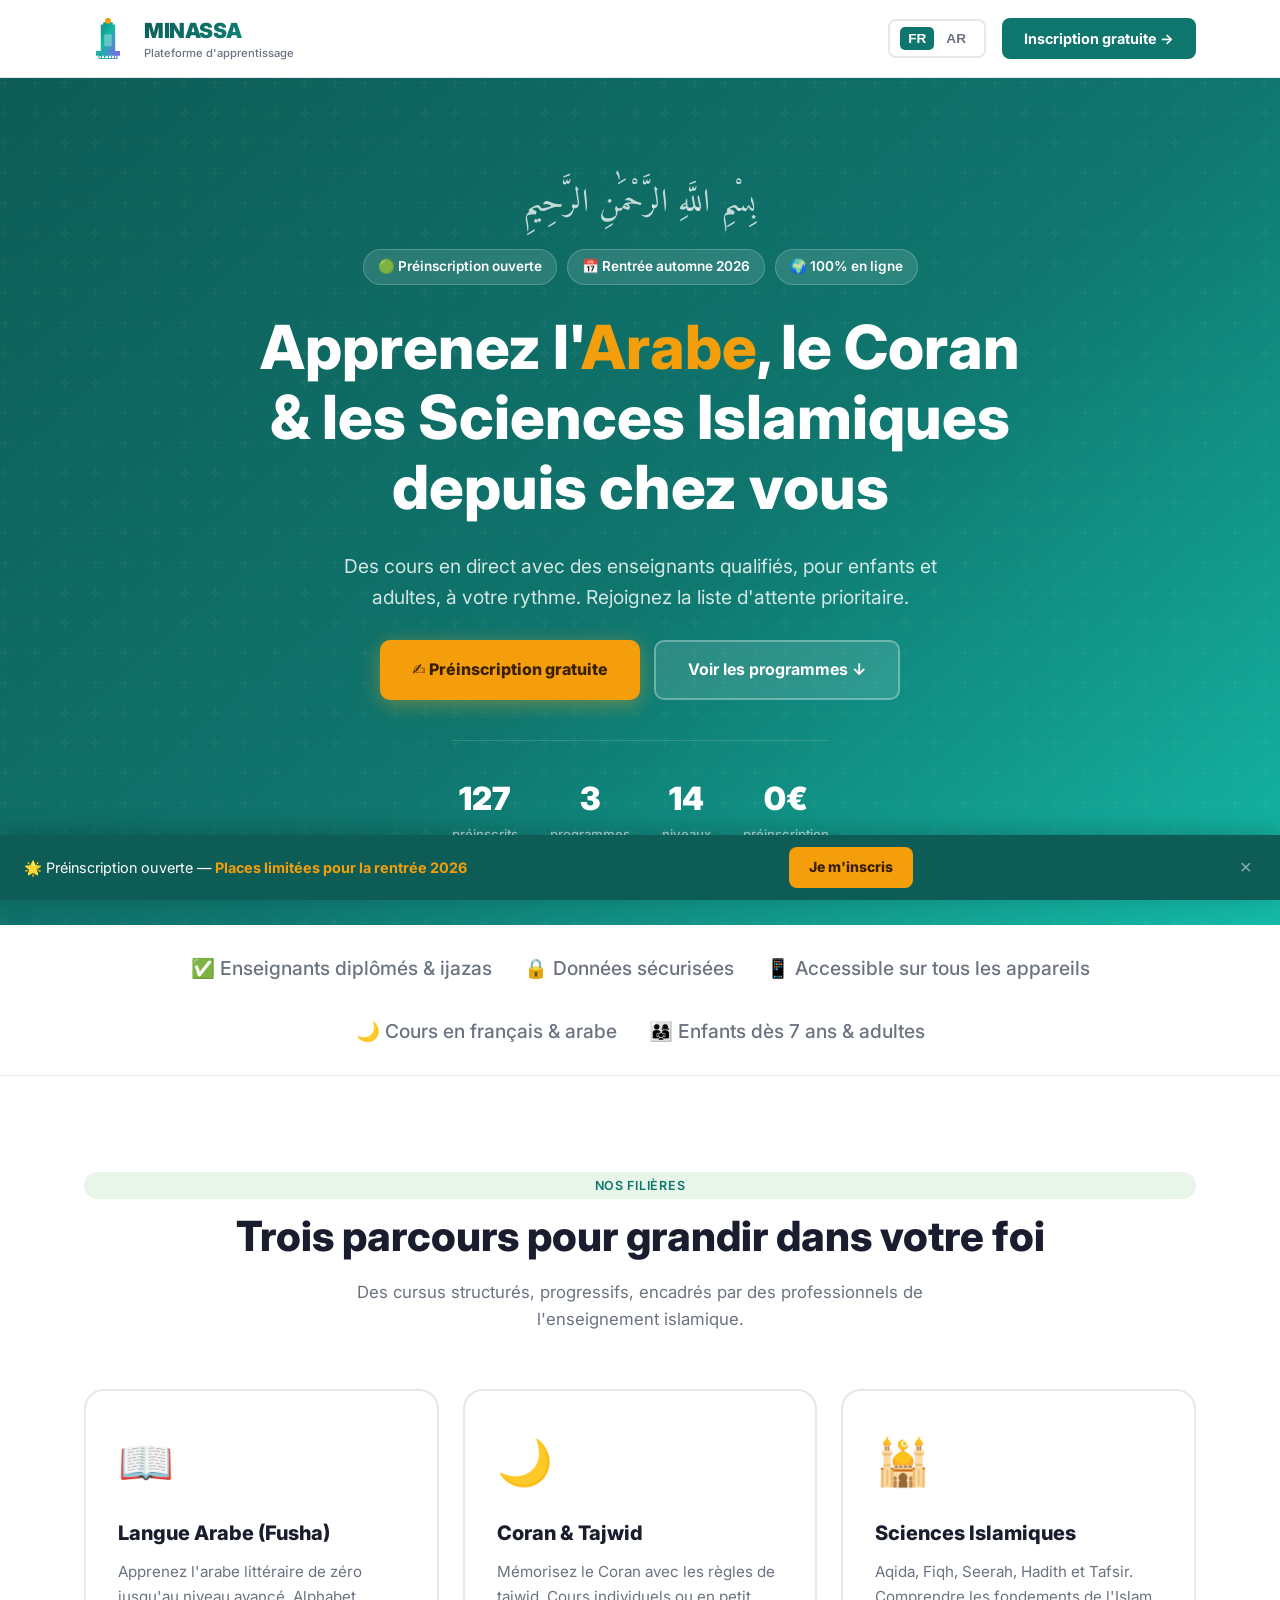
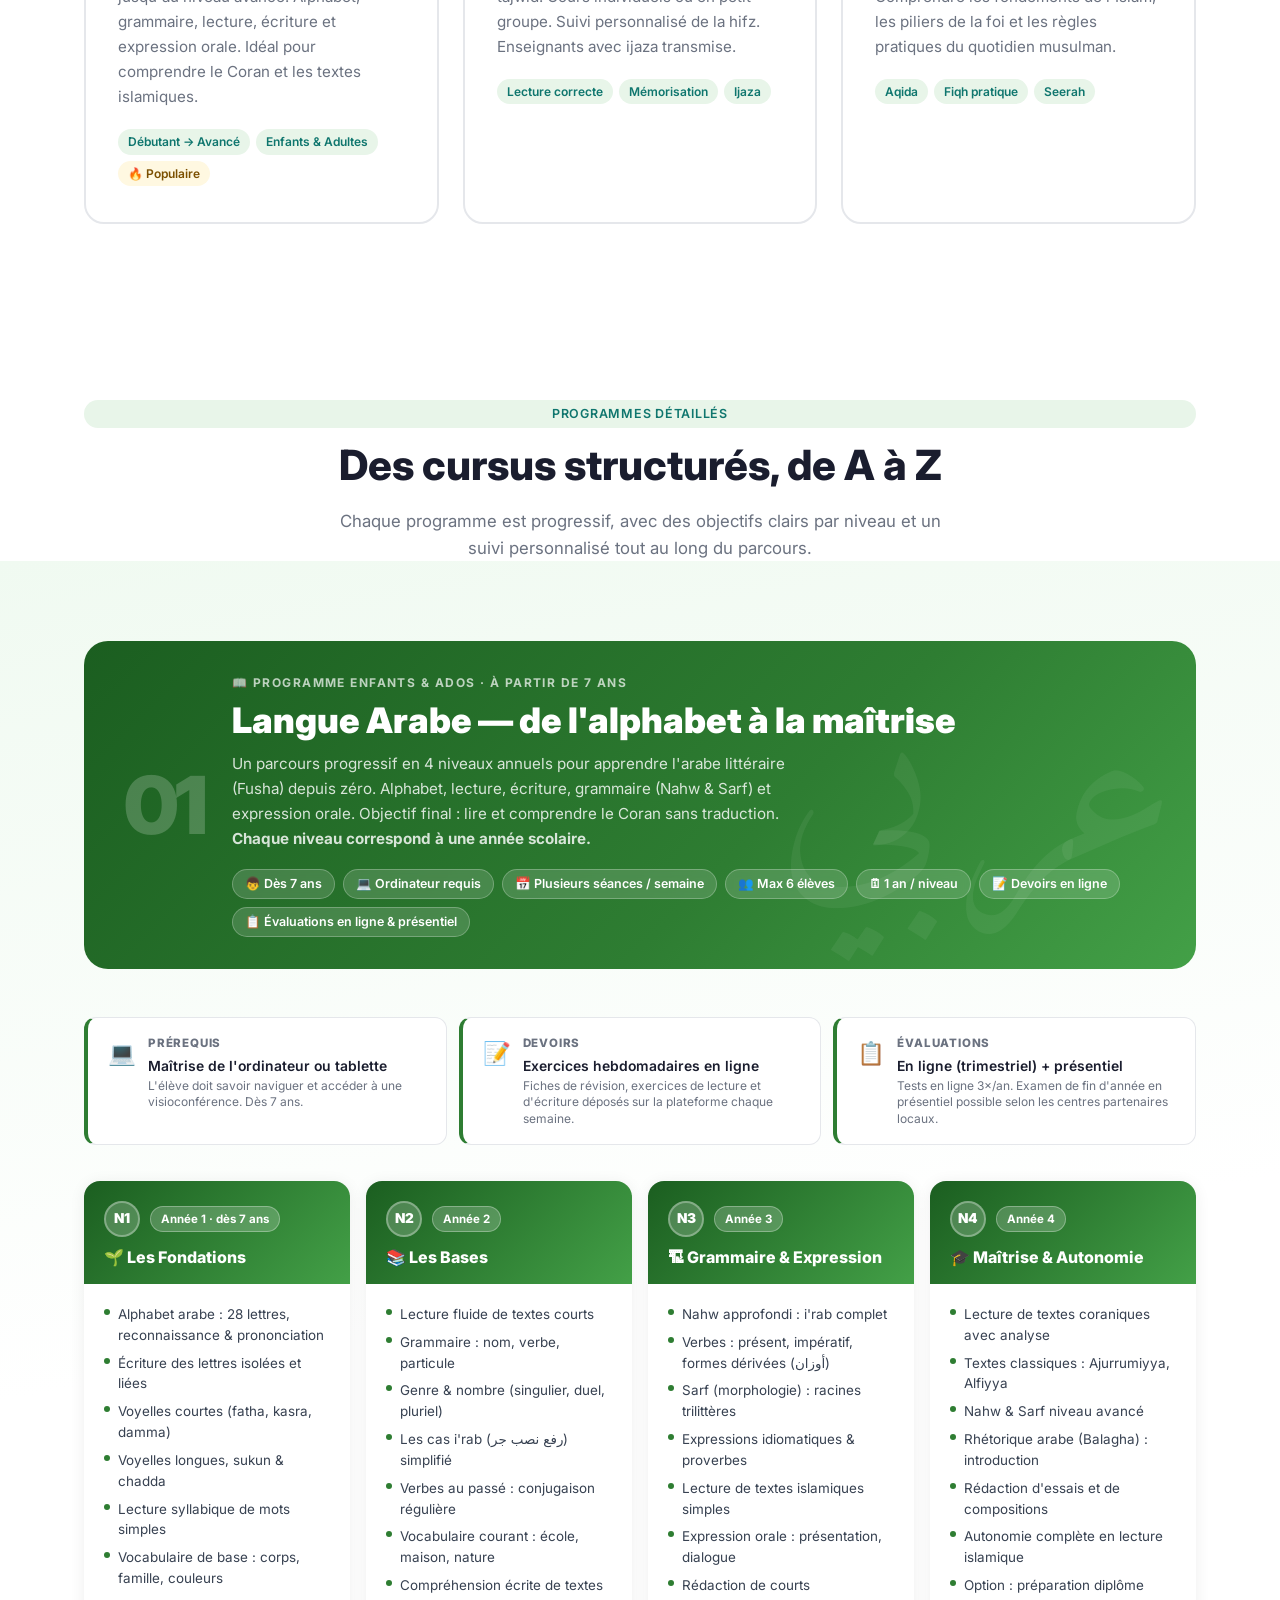
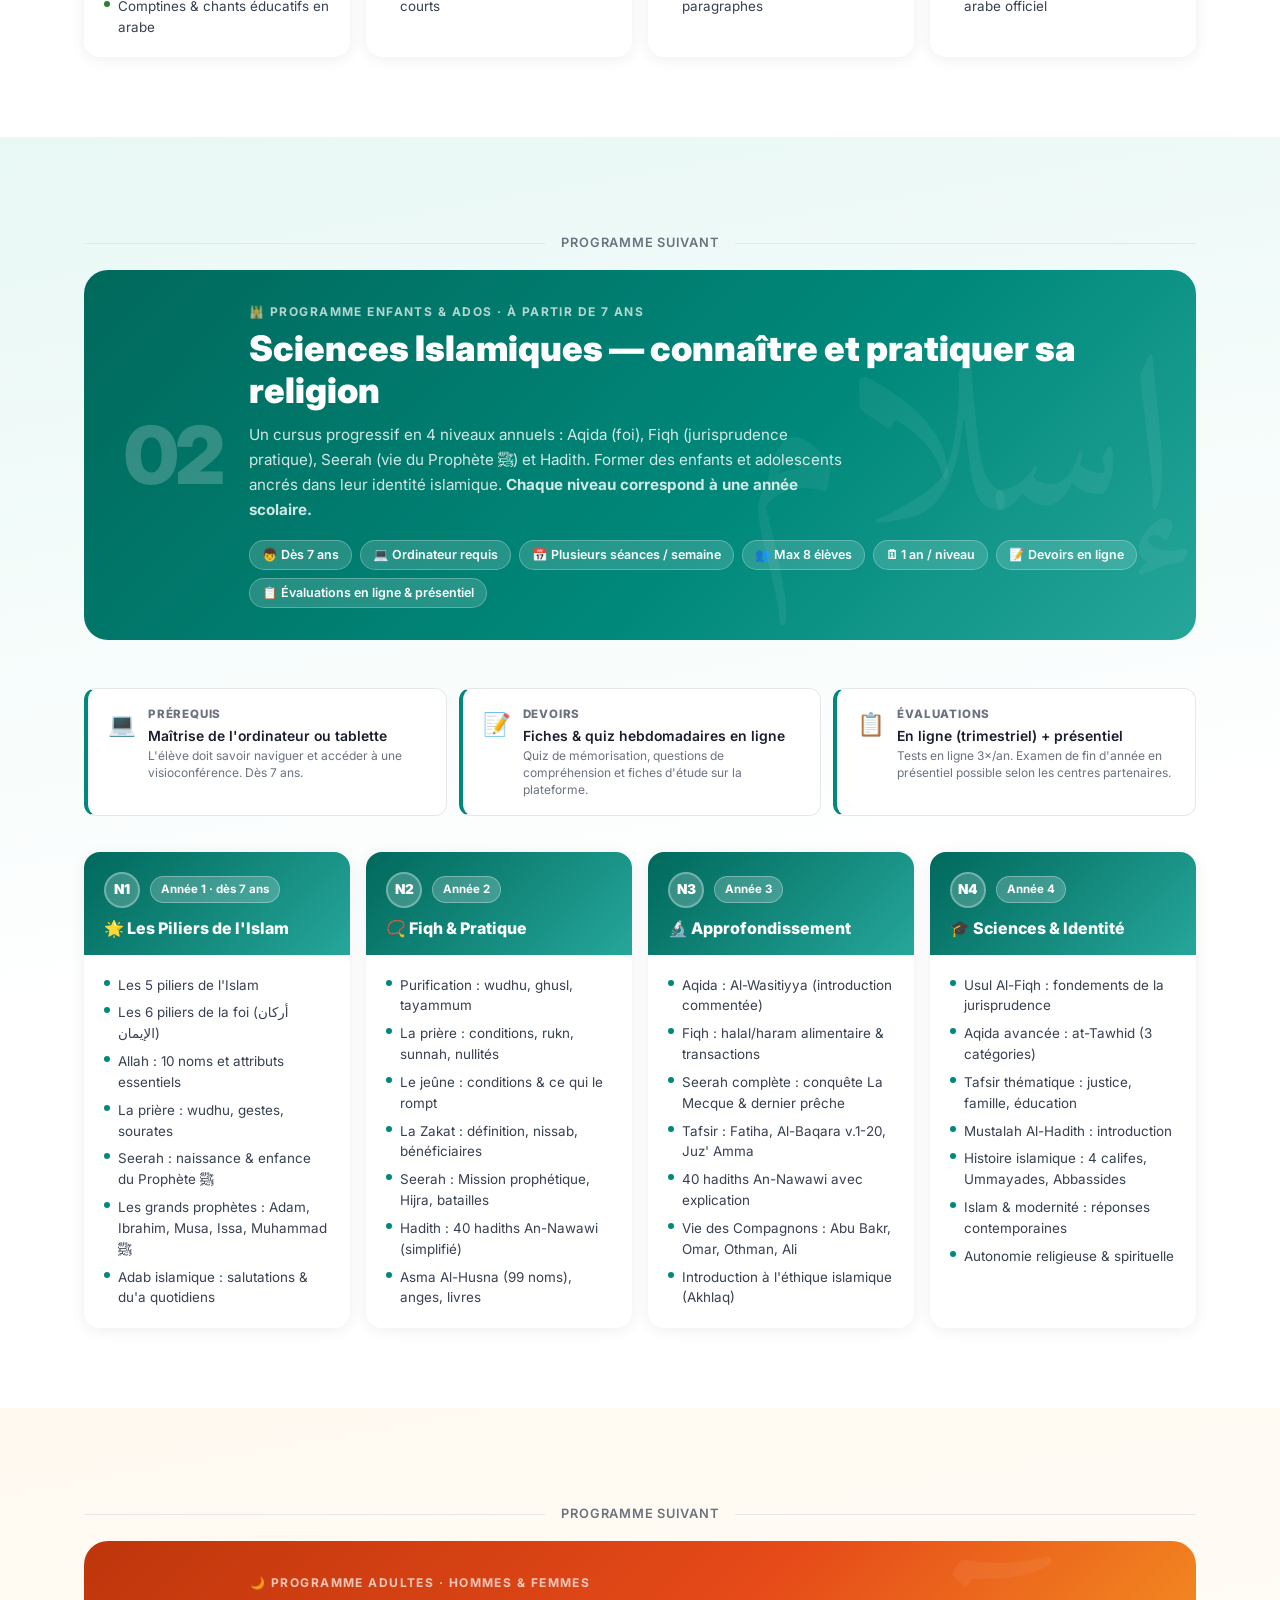
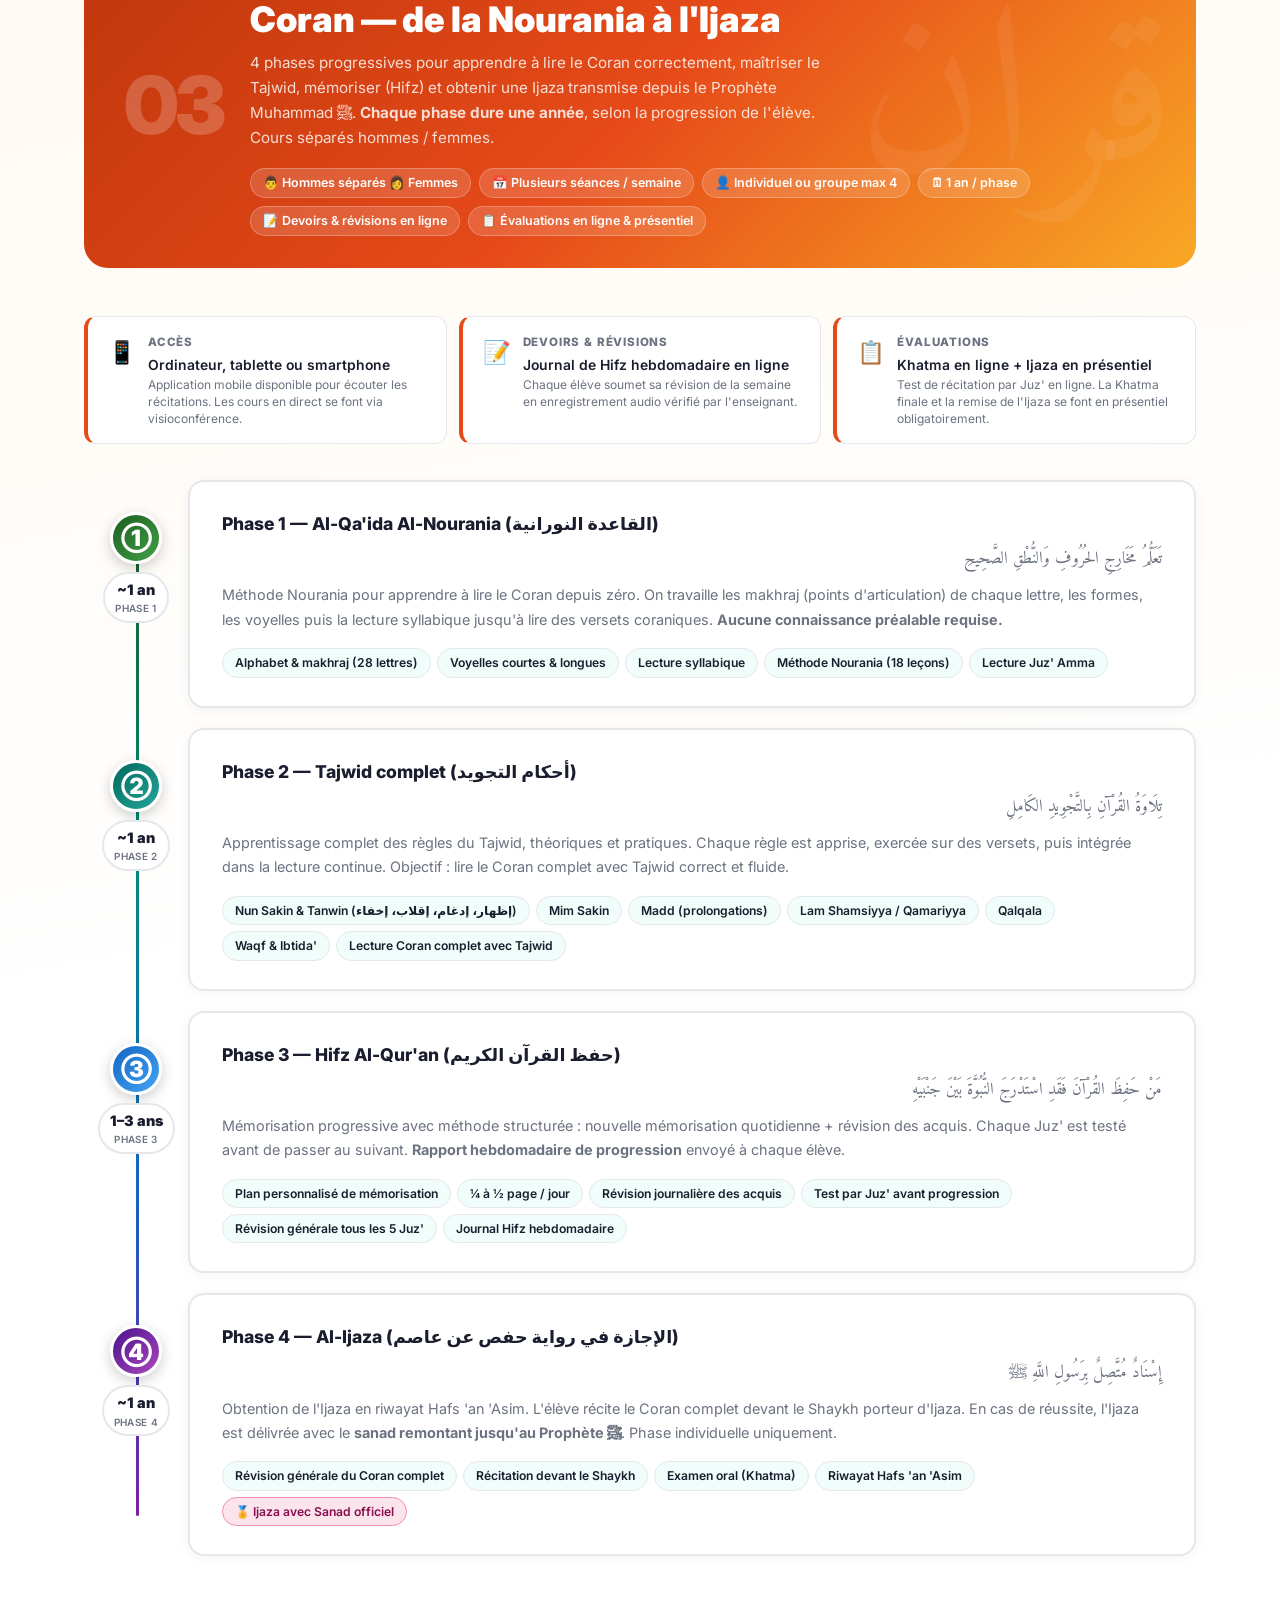
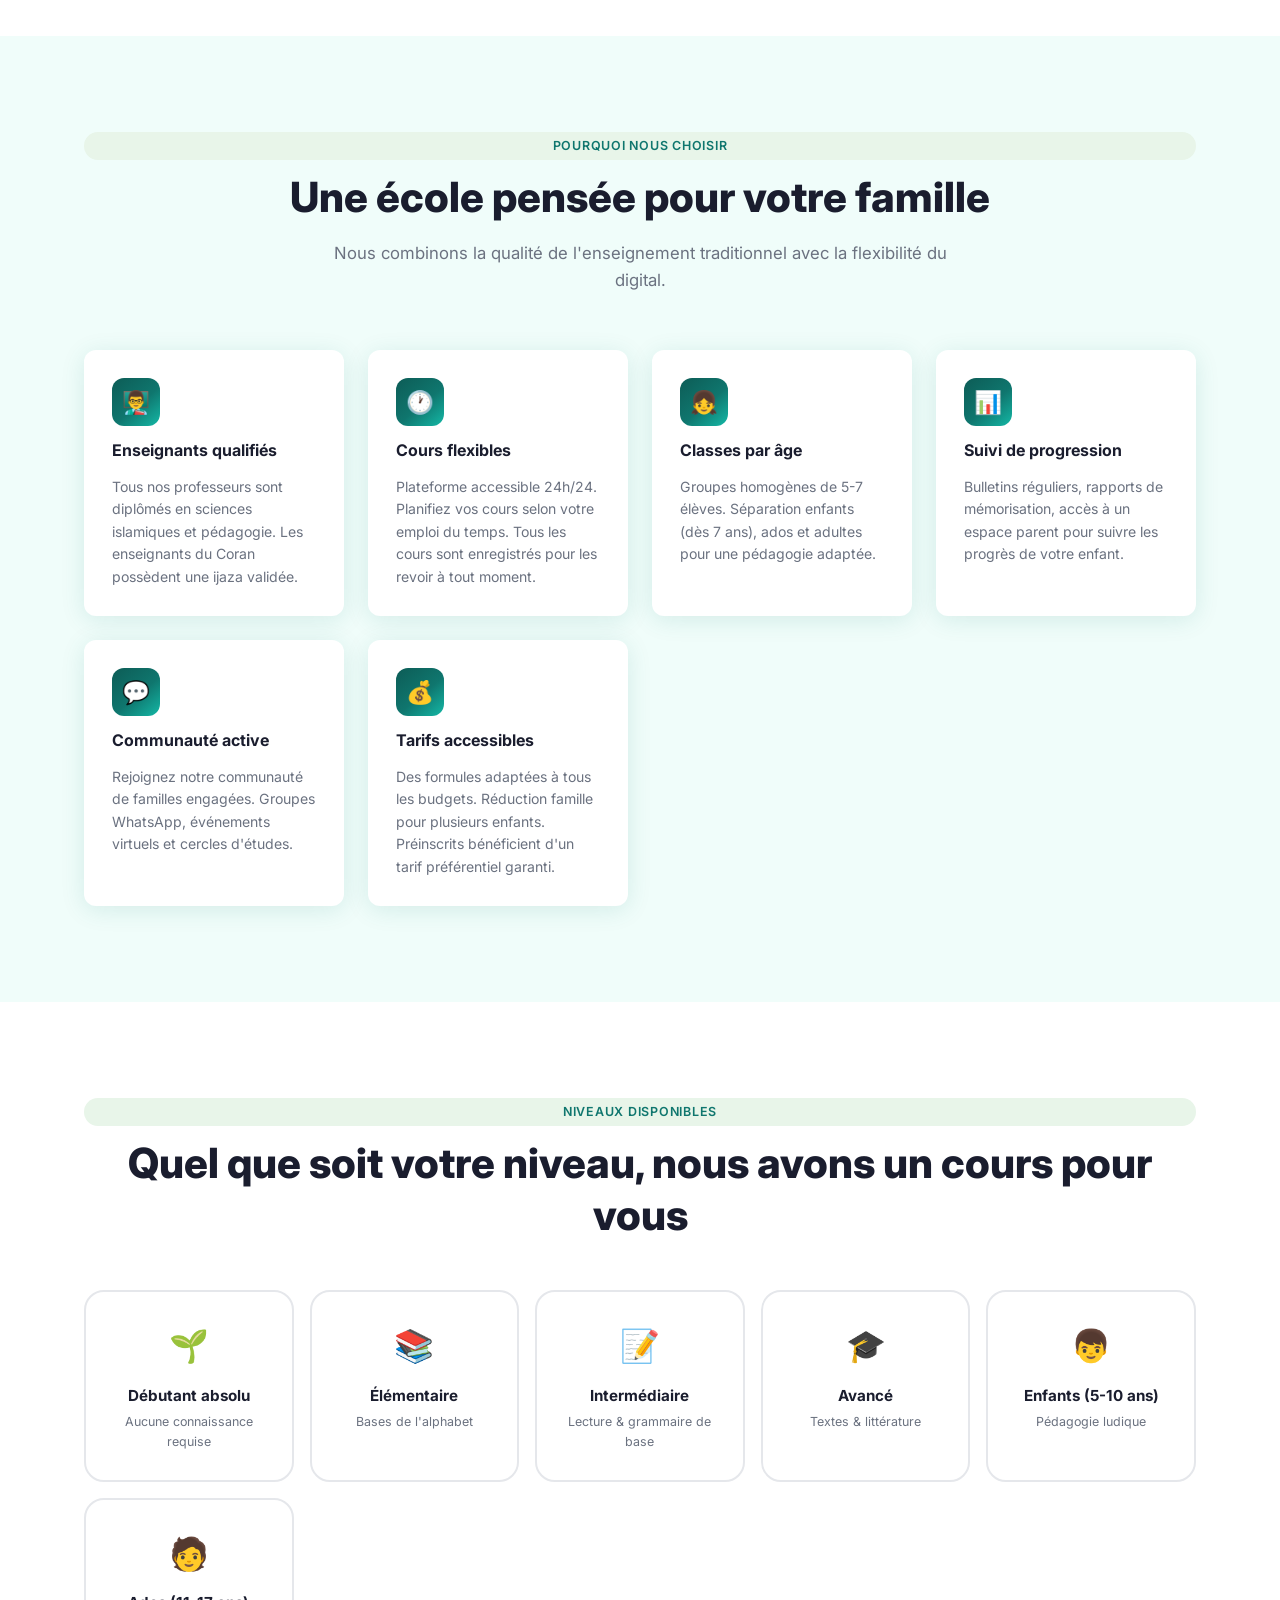
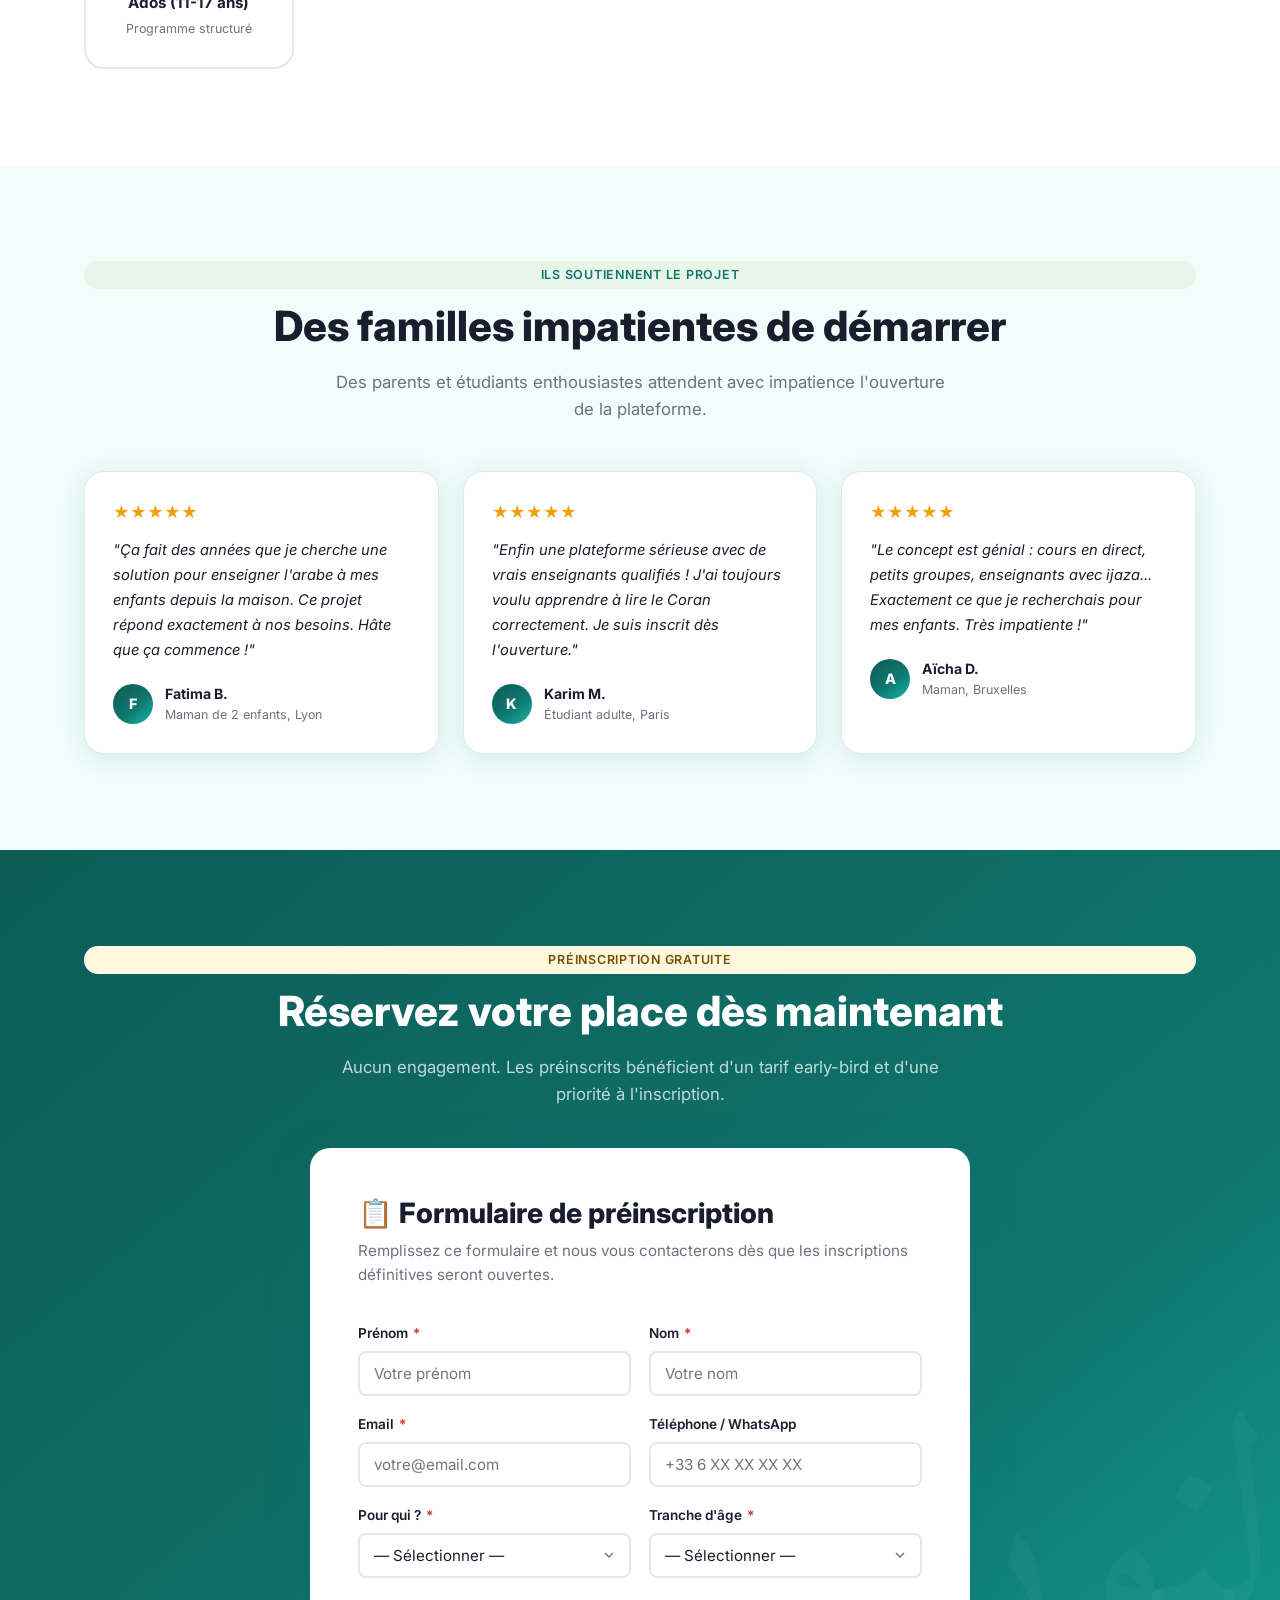
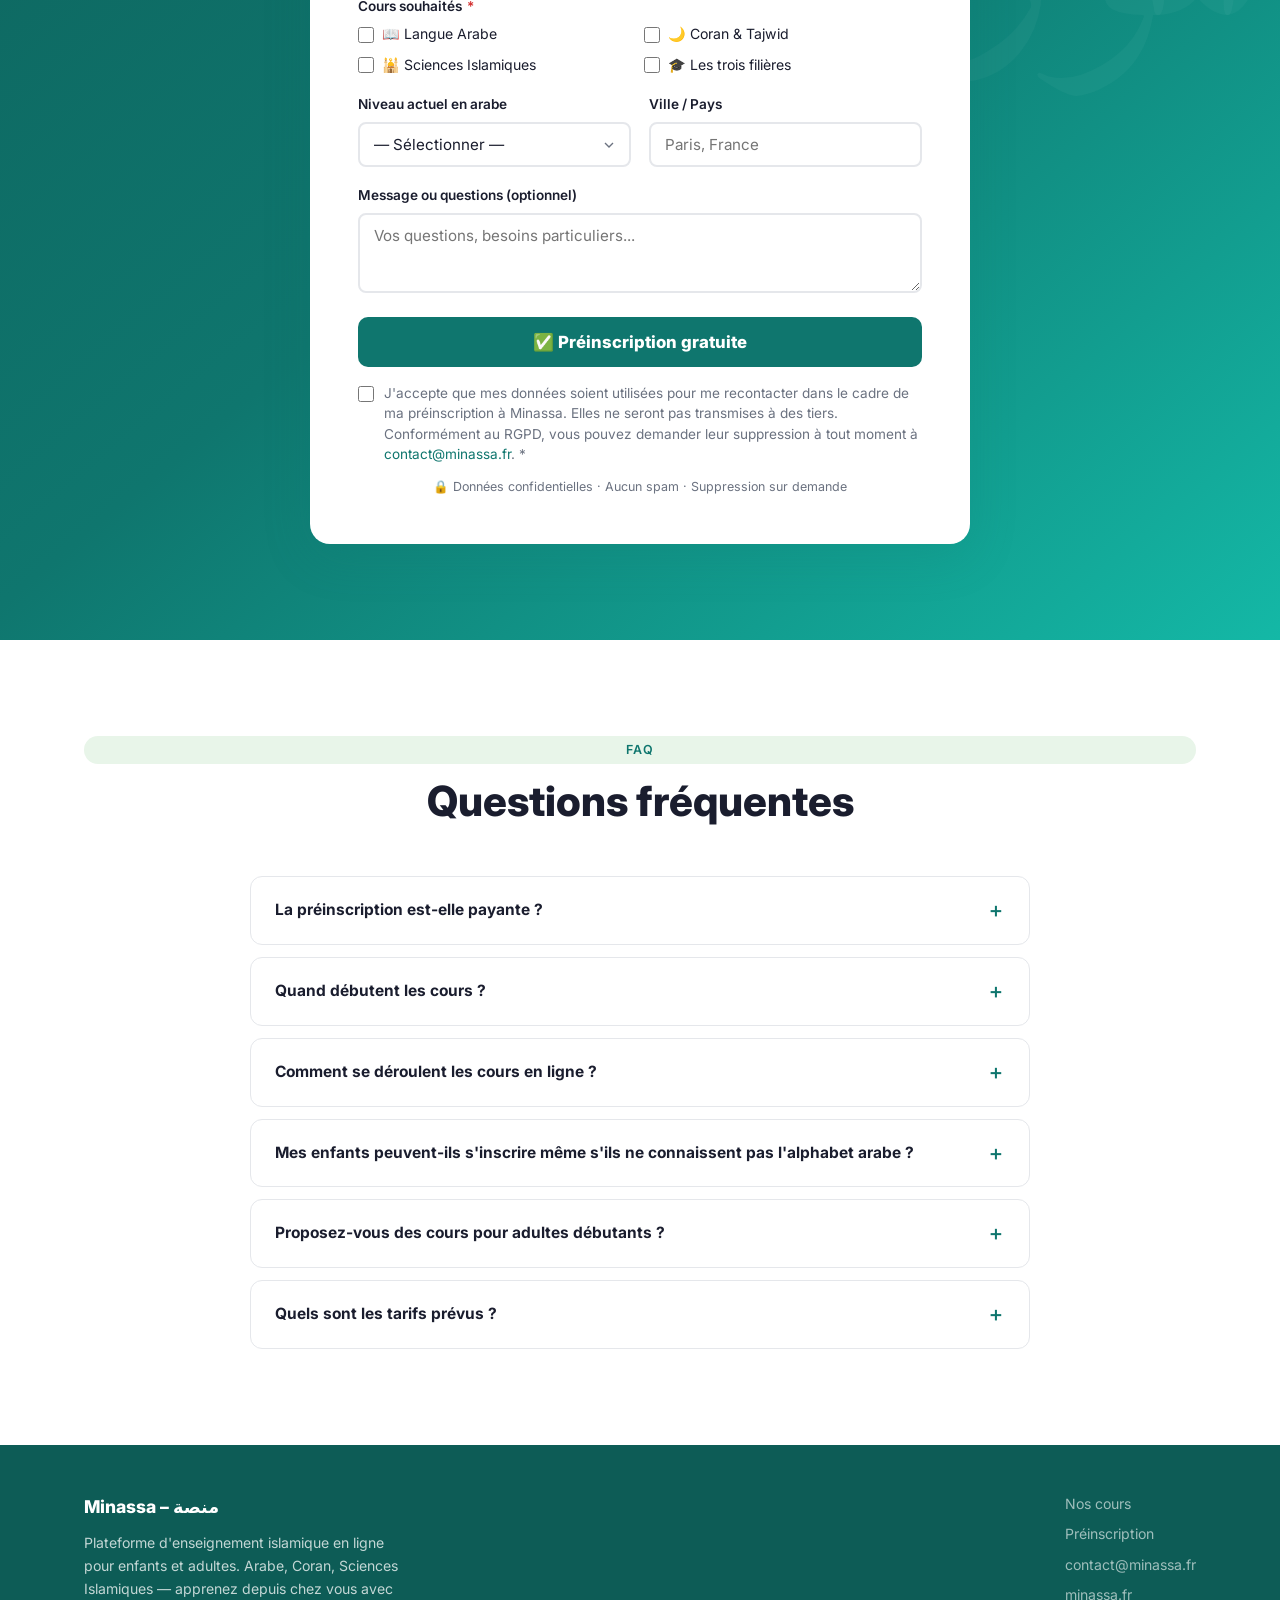
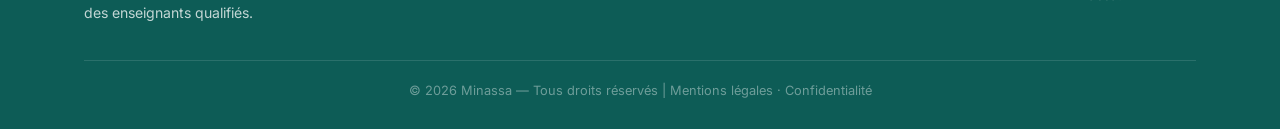
==== index.html @ d29cc663 "feat: update Apps Script URL with Turnstile enabled" ====
<!DOCTYPE html>
<html lang="fr" dir="ltr">
<head>
  <meta charset="UTF-8">
  <meta name="viewport" content="width=device-width, initial-scale=1.0">
  <title>Minassa – منصة تعليمية إسلامية · Plateforme d'apprentissage islamique</title>
  <meta name="description" content="📖 École digitale 100% en ligne | Arabe • Coran • Sciences | Dès 7 ans & adultes | Cours en direct + enregistrés | Préinscription gratuite pour l'automne 2026">
  <meta property="og:title" content="Minassa – École digitale 100% en ligne">
  <meta property="og:description" content="📖 École digitale 100% en ligne | Arabe • Coran • Sciences | Dès 7 ans & adultes | Cours en direct + enregistrés | Préinscription gratuite pour l'automne 2026">
  <meta property="og:type" content="website">
  <meta property="og:image" content="https://minassa.fr/og-image.jpg">
  <meta name="twitter:card" content="summary_large_image">
  <meta name="twitter:title" content="Minassa – École digitale 100% en ligne">
  <meta name="twitter:description" content="📖 École digitale 100% en ligne | Arabe • Coran • Sciences | Dès 7 ans & adultes | Cours en direct + enregistrés | Préinscription gratuite pour l'automne 2026">
  
  <!-- Favicon -->
  <link rel="icon" type="image/svg+xml" href="favicon.svg">
  <link rel="apple-touch-icon" sizes="180x180" href="favicon.svg">
  
  <link rel="preconnect" href="https://fonts.googleapis.com">
  <link rel="preconnect" href="https://fonts.gstatic.com" crossorigin>
  <link href="https://fonts.googleapis.com/css2?family=Inter:wght@400;500;600;700;800;900&family=Amiri:ital,wght@0,400;0,700;1,400&family=Cairo:wght@400;600;700;800&display=swap" rel="stylesheet">
  <style>
/* ── RESET & BASE ── */
*,*::before,*::after{box-sizing:border-box;margin:0;padding:0}
html{scroll-behavior:smooth;font-size:16px}
body{font-family:'Inter',system-ui,sans-serif;color:#1a1d2e;background:#fff;line-height:1.6;-webkit-font-smoothing:antialiased;transition:font-family .3s ease}
body[dir="rtl"]{font-family:'Cairo','Amiri',system-ui,sans-serif}
a{text-decoration:none;color:inherit}
img{display:block;max-width:100%;height:auto}
ul{list-style:none}

/* ── DESIGN TOKENS ── */
:root{
  --c-brand:       #0F766E;
  --c-brand-dark:  #0D5C56;
  --c-brand-light: #14B8A6;
  --c-gold:        #F59E0B;
  --c-gold-dark:   #D97706;
  --c-accent:      #8B5CF6;
  --c-text:        #1a1d2e;
  --c-muted:       #6b7280;
  --c-bg:          #f0fdfa;
  --c-surface:     #ffffff;
  --c-border:      #e5e7eb;
  --grad-hero:     linear-gradient(140deg, #0D5C56 0%, #0F766E 55%, #14B8A6 100%);
  --grad-cta:      linear-gradient(135deg, #0F766E 0%, #F59E0B 100%);
  --grad-accent:   linear-gradient(135deg, #8B5CF6 0%, #14B8A6 100%);
  --radius:        12px;
  --radius-lg:     20px;
  --shadow:        0 4px 24px rgba(15,118,110,.12);
  --shadow-lg:     0 12px 48px rgba(15,118,110,.18);
  --t:             .22s cubic-bezier(.4,0,.2,1);
}

/* RTL Support */
[dir="rtl"] .container{direction:rtl}
[dir="rtl"] .nav__logo{flex-direction:row-reverse}
[dir="rtl"] .hero__cta-group{flex-direction:row-reverse}
[dir="rtl"] .badge{padding:4px 12px}

/* ── UTILITIES ── */
.container{max-width:1160px;margin:0 auto;padding:0 24px}
.section{padding:96px 0}
.section--alt{background:var(--c-bg)}
.badge{display:inline-flex;align-items:center;gap:6px;font-size:.78rem;font-weight:600;letter-spacing:.06em;text-transform:uppercase;color:var(--c-brand);background:#e8f5e9;padding:4px 12px;border-radius:100px}
.badge--gold{color:#7B4F00;background:#fff8e1}
h1,h2,h3,h4{line-height:1.25;font-weight:800}
.text-center{text-align:center}
.section-eyebrow{display:block;margin-bottom:12px}
.section-title{font-size:clamp(1.8rem,4vw,2.6rem);color:var(--c-text);margin-bottom:16px}
.section-sub{font-size:1.05rem;color:var(--c-muted);max-width:620px;margin:0 auto}

/* ── NAV ── */
.nav{position:sticky;top:0;z-index:100;background:rgba(255,255,255,.95);backdrop-filter:blur(12px);border-bottom:1px solid var(--c-border);padding:14px 0}
.nav__inner{display:flex;align-items:center;justify-content:space-between;gap:16px}
.nav__logo{display:flex;align-items:center;gap:12px}
.nav__logo-svg{width:48px;height:48px;flex-shrink:0}
.nav__logo-text{font-size:1.3rem;font-weight:900;background:var(--grad-hero);-webkit-background-clip:text;-webkit-text-fill-color:transparent;background-clip:text;letter-spacing:-.02em}
.nav__logo-sub{font-size:.7rem;color:var(--c-muted);font-weight:500;margin-top:-2px}
.nav__actions{display:flex;align-items:center;gap:16px}
.lang-switcher{display:flex;align-items:center;gap:4px;padding:6px 10px;border:2px solid var(--c-border);border-radius:8px;cursor:pointer;transition:all var(--t);background:#fff}
.lang-switcher:hover{border-color:var(--c-brand);background:var(--c-bg)}
.lang-switcher button{background:none;border:none;padding:4px 8px;font-size:.85rem;font-weight:700;cursor:pointer;border-radius:5px;transition:all var(--t);color:var(--c-muted)}
.lang-switcher button.active{background:var(--c-brand);color:#fff}
.nav__cta{display:inline-flex;align-items:center;padding:9px 22px;background:var(--c-brand);color:#fff;border-radius:8px;font-weight:700;font-size:.9rem;transition:background var(--t),transform var(--t)}
.nav__cta:hover{background:var(--c-brand-dark);transform:translateY(-1px)}

/* ── HERO ── */
.hero{background:var(--grad-hero);padding:100px 0 80px;overflow:hidden;position:relative}
.hero::before{content:'';position:absolute;inset:0;background:url("data:image/svg+xml,%3Csvg width='60' height='60' viewBox='0 0 60 60' xmlns='http://www.w3.org/2000/svg'%3E%3Cg fill='none' fill-rule='evenodd'%3E%3Cg fill='%23ffffff' fill-opacity='0.03'%3E%3Cpath d='M36 34v-4h-2v4h-4v2h4v4h2v-4h4v-2h-4zm0-30V0h-2v4h-4v2h4v4h2V6h4V4h-4zM6 34v-4H4v4H0v2h4v4h2v-4h4v-2H6zM6 4V0H4v4H0v2h4v4h2V6h4V4H6z'/%3E%3C/g%3E%3C/g%3E%3C/svg%3E")}
.hero__inner{display:flex;flex-direction:column;align-items:center;text-align:center;gap:28px;position:relative;z-index:1}
.hero__arabic{font-family:'Amiri',serif;font-size:clamp(1.4rem,3vw,2rem);color:rgba(255,255,255,.75);direction:rtl;letter-spacing:0.02em;margin-bottom:-8px}
.hero__title{font-size:clamp(2.2rem,6vw,3.8rem);color:#fff;max-width:800px;line-height:1.15}
.hero__title span{color:var(--c-gold)}
.hero__sub{font-size:clamp(1rem,2vw,1.2rem);color:rgba(255,255,255,.82);max-width:600px}
.hero__badges{display:flex;flex-wrap:wrap;justify-content:center;gap:10px}
.hero__badge{display:inline-flex;align-items:center;gap:6px;padding:6px 14px;background:rgba(255,255,255,.12);border:1px solid rgba(255,255,255,.2);border-radius:100px;color:#fff;font-size:.85rem;font-weight:600;backdrop-filter:blur(4px)}
.hero__cta-group{display:flex;flex-wrap:wrap;gap:14px;justify-content:center}
.btn-primary{display:inline-flex;align-items:center;gap:8px;padding:15px 32px;background:var(--c-gold);color:#3B2000;border-radius:10px;font-weight:800;font-size:1rem;transition:all var(--t);box-shadow:0 4px 20px rgba(249,168,37,.4)}
.btn-primary:hover{background:var(--c-gold-dark);transform:translateY(-2px);box-shadow:0 8px 28px rgba(249,168,37,.5)}
.btn-secondary{display:inline-flex;align-items:center;gap:8px;padding:15px 32px;background:rgba(255,255,255,.12);color:#fff;border:2px solid rgba(255,255,255,.3);border-radius:10px;font-weight:700;font-size:1rem;transition:all var(--t)}
.btn-secondary:hover{background:rgba(255,255,255,.22);transform:translateY(-2px)}
.hero__counter{display:flex;flex-wrap:wrap;justify-content:center;gap:32px;margin-top:12px;padding-top:32px;border-top:1px solid rgba(255,255,255,.15)}
.hero__stat{text-align:center}
.hero__stat-num{font-size:2rem;font-weight:900;color:#fff}
.hero__stat-label{font-size:.82rem;color:rgba(255,255,255,.65);font-weight:500}

/* ── TRUST BAR ── */
.trust{padding:28px 0;border-bottom:1px solid var(--c-border)}
.trust__inner{display:flex;flex-wrap:wrap;justify-content:center;align-items:center;gap:32px}
.trust__item{display:flex;align-items:center;gap:8px;font-size:.9rem;color:var(--c-muted);font-weight:500}
.trust__item span:first-child{font-size:1.2rem}

/* ── COURSES ── */
.courses__grid{display:grid;grid-template-columns:repeat(auto-fit,minmax(300px,1fr));gap:24px;margin-top:56px}
.course-card{border:2px solid var(--c-border);border-radius:var(--radius-lg);padding:36px 32px;transition:all var(--t);cursor:default;position:relative;overflow:hidden}
.course-card::before{content:'';position:absolute;top:0;left:0;right:0;height:4px;background:var(--grad-cta);opacity:0;transition:opacity var(--t)}
.course-card:hover{border-color:var(--c-brand-light);box-shadow:var(--shadow-lg);transform:translateY(-4px)}
.course-card:hover::before{opacity:1}
.course-card__icon{font-size:2.8rem;margin-bottom:18px}
.course-card__title{font-size:1.25rem;font-weight:800;color:var(--c-text);margin-bottom:10px}
.course-card__desc{font-size:.95rem;color:var(--c-muted);margin-bottom:20px;line-height:1.65}
.course-card__tags{display:flex;flex-wrap:wrap;gap:6px}
.tag{font-size:.75rem;font-weight:600;padding:3px 10px;border-radius:100px;background:#e8f5e9;color:var(--c-brand)}
.tag--gold{background:#fff8e1;color:#7B4F00}

/* ── WHY ── */
.why__grid{display:grid;grid-template-columns:repeat(auto-fit,minmax(250px,1fr));gap:24px;margin-top:56px}
.why-item{display:flex;flex-direction:column;gap:12px;padding:28px;border-radius:var(--radius);background:var(--c-surface);box-shadow:var(--shadow)}
.why-item__icon{width:48px;height:48px;border-radius:12px;background:var(--grad-hero);display:flex;align-items:center;justify-content:center;font-size:1.4rem;flex-shrink:0}
.why-item__title{font-size:1rem;font-weight:700;color:var(--c-text)}
.why-item__desc{font-size:.88rem;color:var(--c-muted);line-height:1.6}

/* ── LEVELS ── */
.levels__grid{display:grid;grid-template-columns:repeat(auto-fit,minmax(200px,1fr));gap:16px;margin-top:48px}
.level-badge{text-align:center;padding:28px 20px;border-radius:var(--radius-lg);background:var(--c-surface);border:2px solid var(--c-border);transition:all var(--t)}
.level-badge:hover{border-color:var(--c-brand);box-shadow:var(--shadow)}
.level-badge__icon{font-size:2rem;margin-bottom:12px}
.level-badge__name{font-size:.95rem;font-weight:700;color:var(--c-text);margin-bottom:4px}
.level-badge__sub{font-size:.78rem;color:var(--c-muted)}

/* ── FORM SECTION ── */
.form-section{background:var(--grad-hero);padding:96px 0;position:relative;overflow:hidden}
.form-section::after{content:'النور';font-family:'Amiri',serif;font-size:18rem;color:rgba(255,255,255,.03);position:absolute;right:-60px;top:50%;transform:translateY(-50%);pointer-events:none;direction:rtl;line-height:1}
.form-card{background:#fff;border-radius:var(--radius-lg);padding:48px;box-shadow:var(--shadow-lg);max-width:660px;margin:0 auto;position:relative;z-index:1}
.form-card__title{font-size:1.75rem;font-weight:800;color:var(--c-text);margin-bottom:8px}
.form-card__sub{font-size:.95rem;color:var(--c-muted);margin-bottom:36px}
.form-grid{display:grid;grid-template-columns:1fr 1fr;gap:18px}
.form-group{display:flex;flex-direction:column;gap:6px}
.form-group--full{grid-column:1/-1}
.form-label{font-size:.85rem;font-weight:600;color:var(--c-text)}
.form-label .required{color:#d32f2f;margin-left:2px}
.form-input,.form-select,.form-textarea{width:100%;padding:11px 14px;border:2px solid var(--c-border);border-radius:8px;font-size:.95rem;font-family:inherit;color:var(--c-text);background:#fff;transition:border-color var(--t),box-shadow var(--t);outline:none}
.form-input:focus,.form-select:focus,.form-textarea:focus{border-color:var(--c-brand);box-shadow:0 0 0 3px rgba(27,94,32,.12)}
.form-textarea{resize:vertical;min-height:80px}
.form-select{appearance:none;background-image:url("data:image/svg+xml,%3Csvg xmlns='http://www.w3.org/2000/svg' width='16' height='16' viewBox='0 0 24 24' fill='none' stroke='%236b7280' stroke-width='2'%3E%3Cpath d='M6 9l6 6 6-6'/%3E%3C/svg%3E");background-repeat:no-repeat;background-position:right 12px center;padding-right:38px}
.form-submit{width:100%;padding:15px;background:var(--c-brand);color:#fff;border:none;border-radius:10px;font-size:1.05rem;font-weight:800;cursor:pointer;transition:all var(--t);margin-top:8px;font-family:inherit}
.form-submit:hover{background:var(--c-brand-dark);transform:translateY(-1px);box-shadow:0 6px 20px rgba(27,94,32,.35)}
.form-submit:active{transform:none}
.form-note{font-size:.78rem;color:var(--c-muted);text-align:center;margin-top:12px}
.form-success{display:none;text-align:center;padding:32px}
.form-success__icon{font-size:4rem;margin-bottom:16px}
.form-success__title{font-size:1.4rem;font-weight:800;color:var(--c-brand);margin-bottom:8px}
.form-success__sub{font-size:.95rem;color:var(--c-muted)}

/* ── CHECKBOXES ── */
.form-checkboxes{display:grid;grid-template-columns:1fr 1fr;gap:8px}
.form-checkbox{display:flex;align-items:center;gap:8px;cursor:pointer;font-size:.88rem;color:var(--c-text)}
.form-checkbox input{width:16px;height:16px;accent-color:var(--c-brand);cursor:pointer;flex-shrink:0}

/* ── TESTIMONIALS ── */
.testimonials__grid{display:grid;grid-template-columns:repeat(auto-fit,minmax(280px,1fr));gap:24px;margin-top:48px}
.testimonial{padding:28px;border-radius:var(--radius-lg);background:var(--c-surface);border:1px solid var(--c-border);box-shadow:var(--shadow)}
.testimonial__stars{color:var(--c-gold);font-size:1rem;margin-bottom:12px}
.testimonial__text{font-size:.92rem;color:var(--c-text);line-height:1.7;font-style:italic;margin-bottom:20px}
.testimonial__author{display:flex;align-items:center;gap:12px}
.testimonial__avatar{width:40px;height:40px;border-radius:50%;background:var(--grad-hero);display:flex;align-items:center;justify-content:center;color:#fff;font-weight:800;font-size:.9rem;flex-shrink:0}
.testimonial__name{font-size:.88rem;font-weight:700;color:var(--c-text)}
.testimonial__role{font-size:.78rem;color:var(--c-muted)}

/* ── FAQ ── */
.faq__list{max-width:780px;margin:48px auto 0;display:flex;flex-direction:column;gap:12px}
.faq-item{border:1px solid var(--c-border);border-radius:var(--radius);overflow:hidden}
.faq-item summary{padding:18px 24px;font-weight:700;font-size:.97rem;cursor:pointer;display:flex;justify-content:space-between;align-items:center;list-style:none;transition:background var(--t)}
.faq-item summary:hover{background:var(--c-bg)}
.faq-item summary::after{content:'＋';font-size:1.2rem;color:var(--c-brand);transition:transform var(--t)}
.faq-item[open] summary::after{transform:rotate(45deg)}
.faq-item__body{padding:0 24px 18px;font-size:.92rem;color:var(--c-muted);line-height:1.7}

/* ── FOOTER ── */
.footer{background:var(--c-brand-dark);color:rgba(255,255,255,.75);padding:48px 0 28px}
.footer__inner{display:grid;grid-template-columns:1fr auto;gap:48px;align-items:start}
.footer__brand{max-width:320px}
.footer__logo{font-size:1.1rem;font-weight:800;color:#fff;margin-bottom:10px}
.footer__desc{font-size:.88rem;line-height:1.65}
.footer__links{display:flex;flex-direction:column;gap:8px}
.footer__link{font-size:.88rem;color:rgba(255,255,255,.6);transition:color var(--t)}
.footer__link:hover{color:#fff}
.footer__bottom{margin-top:36px;padding-top:20px;border-top:1px solid rgba(255,255,255,.12);text-align:center;font-size:.8rem;color:rgba(255,255,255,.4)}

/* ══════════════════════════════════════════
   PROGRAMME DETAIL — REDESIGN
══════════════════════════════════════════ */

/* Section wrapper */
.prog-section{padding:0}

/* Programme block: full visual card */
.prog-block{padding:80px 0;position:relative}
.prog-block--green{background:linear-gradient(170deg,#f0faf1 0%,#fff 60%)}
.prog-block--teal{background:linear-gradient(170deg,#e8f8f5 0%,#fff 60%)}
.prog-block--gold{background:linear-gradient(170deg,#fff9f0 0%,#fff 60%)}

/* Programme number + title hero row */
.prog-banner{display:flex;align-items:center;gap:28px;margin-bottom:48px;padding:32px 40px;border-radius:24px;position:relative;overflow:hidden}
.prog-banner--green{background:linear-gradient(135deg,#1B5E20 0%,#2E7D32 60%,#43A047 100%)}
.prog-banner--teal{background:linear-gradient(135deg,#00695C 0%,#00897B 60%,#26A69A 100%)}
.prog-banner--gold{background:linear-gradient(135deg,#BF360C 0%,#E64A19 50%,#F9A825 100%)}
.prog-banner::after{font-family:'Amiri',serif;font-size:14rem;color:rgba(255,255,255,.06);position:absolute;right:20px;top:50%;transform:translateY(-50%);pointer-events:none;line-height:1}
.prog-banner--green::after{content:'عربي'}
.prog-banner--teal::after{content:'إسلام'}
.prog-banner--gold::after{content:'قرآن'}
.prog-banner__num{font-size:5rem;font-weight:900;color:rgba(255,255,255,.2);line-height:1;flex-shrink:0;letter-spacing:-.05em}
.prog-banner__body{flex:1;min-width:0}
.prog-banner__overtitle{font-size:.75rem;font-weight:700;letter-spacing:.12em;text-transform:uppercase;color:rgba(255,255,255,.7);margin-bottom:6px}
.prog-banner__title{font-size:clamp(1.4rem,3vw,2.2rem);font-weight:900;color:#fff;line-height:1.2;margin-bottom:10px}
.prog-banner__desc{font-size:.95rem;color:rgba(255,255,255,.82);line-height:1.65;max-width:600px}
.prog-banner__meta{display:flex;flex-wrap:wrap;gap:8px;margin-top:18px}
.prog-banner__pill{display:inline-flex;align-items:center;gap:5px;font-size:.78rem;font-weight:600;padding:4px 12px;border-radius:100px;background:rgba(255,255,255,.15);color:#fff;border:1px solid rgba(255,255,255,.25);backdrop-filter:blur(4px)}

/* Level cards grid */
.prog-levels{display:grid;grid-template-columns:repeat(4,1fr);gap:16px}
.prog-level{border-radius:16px;overflow:hidden;box-shadow:0 2px 16px rgba(0,0,0,.07);transition:transform var(--t),box-shadow var(--t);background:#fff;display:flex;flex-direction:column}
.prog-level:hover{transform:translateY(-6px);box-shadow:0 12px 36px rgba(0,0,0,.13)}
.prog-level__header{padding:20px 20px 16px;position:relative}
.prog-level__header--green{background:linear-gradient(135deg,#1B5E20,#43A047)}
.prog-level__header--teal{background:linear-gradient(135deg,#00695C,#26A69A)}
.prog-level__header--gold{background:linear-gradient(135deg,#BF360C,#F9A825)}
.prog-level__num-badge{display:inline-flex;align-items:center;justify-content:center;width:36px;height:36px;border-radius:50%;background:rgba(255,255,255,.2);color:#fff;font-size:.85rem;font-weight:900;margin-bottom:10px;border:2px solid rgba(255,255,255,.3)}
.prog-level__age-tag{display:inline-block;font-size:.72rem;font-weight:700;padding:3px 10px;border-radius:100px;background:rgba(255,255,255,.2);color:#fff;border:1px solid rgba(255,255,255,.3);margin-left:6px;vertical-align:middle}
.prog-level__title{font-size:1rem;font-weight:800;color:#fff;line-height:1.3}
.prog-level__body{padding:20px;flex:1;background:#fff}
.prog-level__list{list-style:none;display:flex;flex-direction:column;gap:7px}
.prog-level__list li{font-size:.84rem;color:#374151;display:flex;align-items:flex-start;gap:8px;line-height:1.55}
.prog-level__list li .dot{width:6px;height:6px;border-radius:50%;flex-shrink:0;margin-top:5px}
.dot--green{background:#2E7D32}
.dot--teal{background:#00897B}
.dot--gold{background:#E64A19}

/* ── Quran phases — Timeline redesign ── */
.quran-timeline{display:flex;flex-direction:column;gap:0;position:relative}
.quran-timeline::before{content:'';position:absolute;left:52px;top:40px;bottom:40px;width:3px;background:linear-gradient(to bottom,#1B5E20,#00897B,#1565C0,#7B1FA2);border-radius:2px;z-index:0}
.quran-phase{display:grid;grid-template-columns:104px 1fr;gap:0;margin-bottom:20px;position:relative;z-index:1}
.quran-phase:last-child{margin-bottom:0}
.quran-phase__left{display:flex;flex-direction:column;align-items:center;padding-top:32px;gap:8px}
.quran-phase__circle{width:52px;height:52px;border-radius:50%;display:flex;align-items:center;justify-content:center;font-size:1.4rem;font-weight:900;color:#fff;box-shadow:0 4px 14px rgba(0,0,0,.2);border:3px solid #fff;flex-shrink:0}
.quran-phase__circle--1{background:linear-gradient(135deg,#1B5E20,#43A047)}
.quran-phase__circle--2{background:linear-gradient(135deg,#00695C,#26A69A)}
.quran-phase__circle--3{background:linear-gradient(135deg,#1565C0,#42A5F5)}
.quran-phase__circle--4{background:linear-gradient(135deg,#4A148C,#AB47BC)}
.quran-phase__dur-pill{background:#fff;border:2px solid var(--c-border);border-radius:100px;padding:4px 10px;text-align:center;white-space:nowrap}
.quran-phase__dur-num{font-size:.9rem;font-weight:900;color:var(--c-text);display:block}
.quran-phase__dur-unit{font-size:.62rem;color:var(--c-muted);font-weight:600;text-transform:uppercase;letter-spacing:.04em;display:block}
.quran-phase__card{background:#fff;border-radius:16px;border:2px solid var(--c-border);padding:28px 32px;box-shadow:0 2px 12px rgba(0,0,0,.05);transition:all var(--t)}
.quran-phase__card:hover{border-color:transparent;box-shadow:0 8px 32px rgba(0,0,0,.1);transform:translateX(4px)}
.quran-phase__top{display:flex;align-items:flex-start;justify-content:space-between;gap:16px;margin-bottom:8px;flex-wrap:wrap}
.quran-phase__title{font-size:1.1rem;font-weight:800;color:var(--c-text)}
.quran-phase__arabic{font-family:'Amiri',serif;font-size:1.05rem;color:var(--c-muted);direction:rtl;text-align:right;margin-bottom:10px}
.quran-phase__desc{font-size:.9rem;color:var(--c-muted);line-height:1.7;margin-bottom:16px}
.quran-phase__chips{display:flex;flex-wrap:wrap;gap:6px}
.quran-chip{font-size:.76rem;font-weight:600;padding:4px 12px;border-radius:100px;background:var(--c-bg);color:var(--c-text);border:1.5px solid var(--c-border)}
.quran-chip--special{background:#fce4ec;color:#880E4F;border-color:#f48fb1}

/* Divider between programmes */
.prog-divider{display:flex;align-items:center;gap:16px;padding:16px 0;text-align:center;color:var(--c-muted);font-size:.8rem;font-weight:600;letter-spacing:.06em;text-transform:uppercase}
.prog-divider::before,.prog-divider::after{content:'';flex:1;height:1px;background:var(--c-border)}

/* Info pédagogique bar */
.prog-info-bar{display:grid;grid-template-columns:repeat(3,1fr);gap:12px;margin-bottom:36px}
.prog-info-item{background:#fff;border-radius:12px;padding:16px 20px;border:1.5px solid var(--c-border);display:flex;align-items:flex-start;gap:12px}
.prog-info-item--green{border-left:4px solid #2E7D32}
.prog-info-item--teal{border-left:4px solid #00897B}
.prog-info-item--gold{border-left:4px solid #E64A19}
.prog-info-icon{font-size:1.4rem;flex-shrink:0;margin-top:1px}
.prog-info-label{font-size:.72rem;font-weight:800;letter-spacing:.07em;text-transform:uppercase;color:var(--c-muted);margin-bottom:3px}
.prog-info-value{font-size:.87rem;font-weight:600;color:var(--c-text);line-height:1.45}
.prog-info-sub{font-size:.75rem;color:var(--c-muted);margin-top:2px;line-height:1.4}
@media(max-width:700px){.prog-info-bar{grid-template-columns:1fr}}

@media(max-width:900px){
  .prog-levels{grid-template-columns:repeat(2,1fr)}
}
@media(max-width:600px){
  .prog-levels{grid-template-columns:1fr}
  .prog-banner{flex-direction:column;padding:24px}
  .prog-banner__num{font-size:3rem}
  .quran-timeline::before{left:28px}
  .quran-phase{grid-template-columns:64px 1fr}
  .quran-phase__circle{width:40px;height:40px;font-size:1rem}
  .quran-phase__card{padding:20px 18px}
}

/* ── RESPONSIVE ── */
@media(max-width:768px){
  .prog-levels{grid-template-columns:1fr}
  .prog-level{border-right:none;border-bottom:2px solid var(--c-border)}
  .prog-level:last-child{border-bottom:none}
  .quran-phase{grid-template-columns:60px 1fr}
  .quran-phase__duration{display:none}
  .prog-header{flex-direction:column;gap:16px}

  .section{padding:64px 0}
  .form-grid{grid-template-columns:1fr}
  .form-checkboxes{grid-template-columns:1fr}
  .form-card{padding:28px 20px}
  .footer__inner{grid-template-columns:1fr}
  .hero{padding:70px 0 56px}
  .nav__logo-sub{display:none}
}
@media(max-width:480px){
  .hero__cta-group{flex-direction:column;align-items:center}
  .btn-primary,.btn-secondary{width:100%;justify-content:center}
}

/* ── STICKY BANNER ── */
.sticky-banner{position:fixed;bottom:0;left:0;right:0;z-index:200;background:var(--c-brand-dark);color:#fff;padding:12px 24px;display:flex;align-items:center;justify-content:space-between;gap:16px;box-shadow:0 -4px 20px rgba(0,0,0,.2);transform:translateY(100%);transition:transform var(--t)}
.sticky-banner.visible{transform:translateY(0)}
.sticky-banner__text{font-size:.9rem}
.sticky-banner__text strong{color:var(--c-gold)}
.sticky-banner__cta{flex-shrink:0;padding:9px 20px;background:var(--c-gold);color:#3B2000;border-radius:8px;font-weight:800;font-size:.88rem;transition:background var(--t)}
.sticky-banner__cta:hover{background:var(--c-gold-dark)}
.sticky-banner__close{background:none;border:none;color:rgba(255,255,255,.5);font-size:1.3rem;cursor:pointer;padding:0 4px;line-height:1}
/* Turnstile */
.cf-turnstile{margin:16px 0 4px}
</style>
<script src="https://challenges.cloudflare.com/turnstile/v0/api.js" async defer></script>
</head>
<body>

<!-- NAV -->
<nav class="nav">
  <div class="container">
    <div class="nav__inner">
      <a href="#" class="nav__logo">
        <!-- Logo Minassa SVG -->
        <svg class="nav__logo-svg" viewBox="0 0 100 100" xmlns="http://www.w3.org/2000/svg">
          <defs>
            <linearGradient id="logoGrad" x1="0%" y1="0%" x2="100%" y2="100%">
              <stop offset="0%" style="stop-color:#0F766E;stop-opacity:1" />
              <stop offset="50%" style="stop-color:#14B8A6;stop-opacity:1" />
              <stop offset="100%" style="stop-color:#8B5CF6;stop-opacity:1" />
            </linearGradient>
          </defs>
          <!-- Mosque minaret shape -->
          <path d="M35,20 L35,75 L25,75 L25,85 L75,85 L75,75 L65,75 L65,20 L60,20 L60,15 L55,15 L55,10 L50,5 L45,10 L45,15 L40,15 L40,20 Z" fill="url(#logoGrad)"/>
          <circle cx="50" cy="12" r="6" fill="#F59E0B"/>
          <rect x="42" y="40" width="16" height="25" rx="2" fill="#fff" opacity="0.3"/>
          <!-- Arabic calligraphy hint -->
          <text x="50" y="92" font-family="Cairo,Amiri" font-size="16" fill="url(#logoGrad)" text-anchor="middle" font-weight="700">منصة</text>
        </svg>
        <div>
          <div class="nav__logo-text" data-i18n="nav.logo">MINASSA</div>
          <div class="nav__logo-sub" data-i18n="nav.tagline">Plateforme d'apprentissage</div>
        </div>
      </a>
      <div class="nav__actions">
        <div class="lang-switcher">
          <button class="lang-btn active" data-lang="fr" onclick="setLanguage('fr')">FR</button>
          <button class="lang-btn" data-lang="ar" onclick="setLanguage('ar')">AR</button>
        </div>
        <a href="#preinscription" class="nav__cta" data-i18n="nav.cta">Inscription gratuite →</a>
      </div>
    </div>
  </div>
</nav>

<!-- HERO -->
<section class="hero">
  <div class="container">
    <div class="hero__inner">
      <p class="hero__arabic" data-i18n="hero.basmala">بِسْمِ اللَّهِ الرَّحْمَٰنِ الرَّحِيمِ</p>
      <div class="hero__badges">
        <span class="hero__badge" data-i18n="hero.badge1">🟢 Préinscription ouverte</span>
        <span class="hero__badge" data-i18n="hero.badge2">📅 Rentrée automne 2026</span>
        <span class="hero__badge" data-i18n="hero.badge3">🌍 100% en ligne</span>
      </div>
      <h1 class="hero__title" data-i18n="hero.title" data-i18n-html>Apprenez l'<span>Arabe</span>, le Coran<br>& les Sciences Islamiques<br>depuis chez vous</h1>
      <p class="hero__sub" data-i18n="hero.subtitle">Des cours en direct avec des enseignants qualifiés, pour enfants et adultes, à votre rythme. Rejoignez la liste d'attente prioritaire.</p>
      <div class="hero__cta-group">
        <a href="#preinscription" class="btn-primary" data-i18n="hero.cta_primary">✍️ Préinscription gratuite</a>
        <a href="#programmes" class="btn-secondary" data-i18n="hero.cta_secondary">Voir les programmes ↓</a>
      </div>
      <div class="hero__counter">
        <div class="hero__stat">
          <div class="hero__stat-num" id="counter-inscrit">0</div>
          <div class="hero__stat-label" data-i18n="hero.stat1_label">préinscrits</div>
        </div>
        <div class="hero__stat">
          <div class="hero__stat-num">3</div>
          <div class="hero__stat-label" data-i18n="hero.stat2_label">programmes</div>
        </div>
        <div class="hero__stat">
          <div class="hero__stat-num">14</div>
          <div class="hero__stat-label" data-i18n="hero.stat3_label">niveaux</div>
        </div>
        <div class="hero__stat">
          <div class="hero__stat-num">0€</div>
          <div class="hero__stat-label" data-i18n="hero.stat4_label">préinscription</div>
        </div>
      </div>
    </div>
  </div>
</section>

<!-- TRUST BAR -->
<div class="trust">
  <div class="container">
    <div class="trust__inner">
      <div class="trust__item"><span data-i18n="trust.item1" data-i18n-html>✅ Enseignants diplômés & ijazas</span></div>
      <div class="trust__item"><span data-i18n="trust.item2" data-i18n-html>🔒 Données sécurisées</span></div>
      <div class="trust__item"><span data-i18n="trust.item3" data-i18n-html>📱 Accessible sur tous les appareils</span></div>
      <div class="trust__item"><span data-i18n="trust.item4" data-i18n-html>🌙 Cours en français & arabe</span></div>
      <div class="trust__item"><span data-i18n="trust.item5" data-i18n-html>👨‍👩‍👧 Enfants dès 5 ans & adultes</span></div>
    </div>
  </div>
</div>

<!-- COURSES -->
<section class="section" id="cours">
  <div class="container">
    <div class="text-center">
      <span class="badge section-eyebrow" data-i18n="courses.eyebrow">Nos filières</span>
      <h2 class="section-title" data-i18n="courses.title">Trois parcours pour grandir dans votre foi</h2>
      <p class="section-sub" data-i18n="courses.subtitle">Des cursus structurés, progressifs, encadrés par des professionnels de l'enseignement islamique.</p>
    </div>
    <div class="courses__grid">
      <div class="course-card">
        <div class="course-card__icon">📖</div>
        <div class="course-card__title" data-i18n="courses.arabe_title">Langue Arabe (Fusha)</div>
        <div class="course-card__desc" data-i18n="courses.arabe_desc">Apprenez l'arabe littéraire de zéro jusqu'au niveau avancé. Alphabet, grammaire, lecture, écriture et expression orale. Idéal pour comprendre le Coran et les textes islamiques.</div>
        <div class="course-card__tags">
          <span class="tag" data-i18n="courses.arabe_tag1">Débutant → Avancé</span>
          <span class="tag" data-i18n="courses.arabe_tag2">Enfants & Adultes</span>
          <span class="tag tag--gold" data-i18n="courses.arabe_tag3">🔥 Populaire</span>
        </div>
      </div>
      <div class="course-card">
        <div class="course-card__icon">🌙</div>
        <div class="course-card__title" data-i18n="courses.coran_title">Coran & Tajwid</div>
        <div class="course-card__desc" data-i18n="courses.coran_desc">Mémorisez le Coran avec les règles de tajwid. Cours individuels ou en petit groupe. Suivi personnalisé de la hifz. Enseignants avec ijaza transmise.</div>
        <div class="course-card__tags">
          <span class="tag" data-i18n="courses.coran_tag1">Lecture correcte</span>
          <span class="tag" data-i18n="courses.coran_tag2">Mémorisation</span>
          <span class="tag" data-i18n="courses.coran_tag3">Ijaza</span>
        </div>
      </div>
      <div class="course-card">
        <div class="course-card__icon">🕌</div>
        <div class="course-card__title" data-i18n="courses.sciences_title">Sciences Islamiques</div>
        <div class="course-card__desc" data-i18n="courses.sciences_desc">Aqida, Fiqh, Seerah, Hadith et Tafsir. Comprendre les fondements de l'Islam, les piliers de la foi et les règles pratiques du quotidien musulman.</div>
        <div class="course-card__tags">
          <span class="tag" data-i18n="courses.sciences_tag1">Aqida</span>
          <span class="tag" data-i18n="courses.sciences_tag2">Fiqh pratique</span>
          <span class="tag" data-i18n="courses.sciences_tag3">Seerah</span>
        </div>
      </div>
    </div>
  </div>
</section>

<!-- ═══════════════════════════════════════════════════════
     PROGRAMMES DÉTAILLÉS
═══════════════════════════════════════════════════════ -->
<div id="programmes">

  <!-- Section title -->
  <div style="padding:80px 0 0;background:#fff;text-align:center">
    <div class="container">
      <span class="badge section-eyebrow" data-i18n="programmes.eyebrow">Programmes détaillés</span>
      <h2 class="section-title" style="margin-top:12px" data-i18n="programmes.title">Des cursus structurés, de A à Z</h2>
      <p class="section-sub" data-i18n="programmes.subtitle">Chaque programme est progressif, avec des objectifs clairs par niveau et un suivi personnalisé tout au long du parcours.</p>
    </div>
  </div>

  <!-- ══ PROGRAMME 1 : ARABE ENFANTS ══ -->
  <section class="prog-block prog-block--green">
    <div class="container">

      <div class="prog-banner prog-banner--green">
        <div class="prog-banner__num">01</div>
        <div class="prog-banner__body">
          <div class="prog-banner__overtitle" data-i18n="prog1.overtitle">📖 Programme Enfants &amp; Ados · à partir de 7 ans</div>
          <h3 class="prog-banner__title" data-i18n="prog1.title">Langue Arabe — de l'alphabet à la maîtrise</h3>
          <p class="prog-banner__desc" data-i18n="prog1.desc" data-i18n-html>Un parcours progressif en 4 niveaux annuels pour apprendre l'arabe littéraire (Fusha) depuis zéro. Alphabet, lecture, écriture, grammaire (Nahw &amp; Sarf) et expression orale. Objectif final : lire et comprendre le Coran sans traduction. <strong>Chaque niveau correspond à une année scolaire.</strong></p>
          <div class="prog-banner__meta">
            <span class="prog-banner__pill" data-i18n="prog1.pill1">👦 Dès 7 ans</span>
            <span class="prog-banner__pill" data-i18n="prog1.pill2">💻 Ordinateur requis</span>
            <span class="prog-banner__pill" data-i18n="prog1.pill3">📅 Plusieurs séances / semaine</span>
            <span class="prog-banner__pill" data-i18n="prog1.pill4">👥 Max 6 élèves</span>
            <span class="prog-banner__pill" data-i18n="prog1.pill5">🗓 1 an / niveau</span>
            <span class="prog-banner__pill" data-i18n="prog1.pill6">📝 Devoirs en ligne</span>
            <span class="prog-banner__pill" data-i18n="prog1.pill7">📋 Évaluations en ligne &amp; présentiel</span>
          </div>
        </div>
      </div>

      <!-- Info pédagogique -->
      <div class="prog-info-bar">
        <div class="prog-info-item prog-info-item--green">
          <div class="prog-info-icon">💻</div>
          <div>
            <div class="prog-info-label" data-i18n="prog1.info1_label">Prérequis</div>
            <div class="prog-info-value" data-i18n="prog1.info1_value">Maîtrise de l'ordinateur ou tablette</div>
            <div class="prog-info-sub" data-i18n="prog1.info1_sub">L'élève doit savoir naviguer et accéder à une visioconférence. Dès 7 ans.</div>
          </div>
        </div>
        <div class="prog-info-item prog-info-item--green">
          <div class="prog-info-icon">📝</div>
          <div>
            <div class="prog-info-label" data-i18n="prog1.info2_label">Devoirs</div>
            <div class="prog-info-value" data-i18n="prog1.info2_value">Exercices hebdomadaires en ligne</div>
            <div class="prog-info-sub" data-i18n="prog1.info2_sub">Fiches de révision, exercices de lecture et d'écriture déposés sur la plateforme chaque semaine.</div>
          </div>
        </div>
        <div class="prog-info-item prog-info-item--green">
          <div class="prog-info-icon">📋</div>
          <div>
            <div class="prog-info-label" data-i18n="prog1.info3_label">Évaluations</div>
            <div class="prog-info-value" data-i18n="prog1.info3_value">En ligne (trimestriel) + présentiel</div>
            <div class="prog-info-sub" data-i18n="prog1.info3_sub">Tests en ligne 3×/an. Examen de fin d'année en présentiel possible selon les centres partenaires locaux.</div>
          </div>
        </div>
      </div>

      <div class="prog-levels">

        <div class="prog-level">
          <div class="prog-level__header prog-level__header--green">
            <div class="prog-level__num-badge">N1</div>
            <span class="prog-level__age-tag" data-i18n="prog1.n1_age">Année 1 · dès 7 ans</span>
            <div class="prog-level__title" data-i18n="prog1.n1_title">🌱 Les Fondations</div>
          </div>
          <div class="prog-level__body">
            <ul class="prog-level__list">
              <li><span class="dot dot--green"></span><span data-i18n="prog1.n1_item1">Alphabet arabe : 28 lettres, reconnaisance &amp; prononciation</span></li>
              <li><span class="dot dot--green"></span><span data-i18n="prog1.n1_item2">Écriture des lettres isolées et liées</span></li>
              <li><span class="dot dot--green"></span><span data-i18n="prog1.n1_item3">Voyelles courtes (fatha, kasra, damma)</span></li>
              <li><span class="dot dot--green"></span><span data-i18n="prog1.n1_item4">Voyelles longues, sukun &amp; chadda</span></li>
              <li><span class="dot dot--green"></span><span data-i18n="prog1.n1_item5">Lecture syllabique de mots simples</span></li>
              <li><span class="dot dot--green"></span><span data-i18n="prog1.n1_item6">Vocabulaire de base : corps, famille, couleurs</span></li>
              <li><span class="dot dot--green"></span><span data-i18n="prog1.n1_item7">Comptines &amp; chants éducatifs en arabe</span></li>
            </ul>
          </div>
        </div>

        <div class="prog-level">
          <div class="prog-level__header prog-level__header--green">
            <div class="prog-level__num-badge">N2</div>
            <span class="prog-level__age-tag" data-i18n="prog1.n2_age">Année 2</span>
            <div class="prog-level__title" data-i18n="prog1.n2_title">📚 Les Bases</div>
          </div>
          <div class="prog-level__body">
            <ul class="prog-level__list">
              <li><span class="dot dot--green"></span><span data-i18n="prog1.n2_item1">Lecture fluide de textes courts</span></li>
              <li><span class="dot dot--green"></span><span data-i18n="prog1.n2_item2">Grammaire : nom, verbe, particule</span></li>
              <li><span class="dot dot--green"></span><span data-i18n="prog1.n2_item3">Genre &amp; nombre (singulier, duel, pluriel)</span></li>
              <li><span class="dot dot--green"></span><span data-i18n="prog1.n2_item4">Les cas i'rab (رفع نصب جر) simplifié</span></li>
              <li><span class="dot dot--green"></span><span data-i18n="prog1.n2_item5">Verbes au passé : conjugaison régulière</span></li>
              <li><span class="dot dot--green"></span><span data-i18n="prog1.n2_item6">Vocabulaire courant : école, maison, nature</span></li>
              <li><span class="dot dot--green"></span><span data-i18n="prog1.n2_item7">Compréhension écrite de textes courts</span></li>
            </ul>
          </div>
        </div>

        <div class="prog-level">
          <div class="prog-level__header prog-level__header--green">
            <div class="prog-level__num-badge">N3</div>
            <span class="prog-level__age-tag" data-i18n="prog1.n3_age">Année 3</span>
            <div class="prog-level__title" data-i18n="prog1.n3_title">🏗 Grammaire &amp; Expression</div>
          </div>
          <div class="prog-level__body">
            <ul class="prog-level__list">
              <li><span class="dot dot--green"></span><span data-i18n="prog1.n3_item1">Nahw approfondi : i'rab complet</span></li>
              <li><span class="dot dot--green"></span><span data-i18n="prog1.n3_item2">Verbes : présent, impératif, formes dérivées (أوزان)</span></li>
              <li><span class="dot dot--green"></span><span data-i18n="prog1.n3_item3">Sarf (morphologie) : racines trilittères</span></li>
              <li><span class="dot dot--green"></span><span data-i18n="prog1.n3_item4">Expressions idiomatiques &amp; proverbes</span></li>
              <li><span class="dot dot--green"></span><span data-i18n="prog1.n3_item5">Lecture de textes islamiques simples</span></li>
              <li><span class="dot dot--green"></span><span data-i18n="prog1.n3_item6">Expression orale : présentation, dialogue</span></li>
              <li><span class="dot dot--green"></span><span data-i18n="prog1.n3_item7">Rédaction de courts paragraphes</span></li>
            </ul>
          </div>
        </div>

        <div class="prog-level">
          <div class="prog-level__header prog-level__header--green">
            <div class="prog-level__num-badge">N4</div>
            <span class="prog-level__age-tag" data-i18n="prog1.n4_age">Année 4</span>
            <div class="prog-level__title" data-i18n="prog1.n4_title">🎓 Maîtrise &amp; Autonomie</div>
          </div>
          <div class="prog-level__body">
            <ul class="prog-level__list">
              <li><span class="dot dot--green"></span><span data-i18n="prog1.n4_item1">Lecture de textes coraniques avec analyse</span></li>
              <li><span class="dot dot--green"></span><span data-i18n="prog1.n4_item2">Textes classiques : Ajurrumiyya, Alfiyya</span></li>
              <li><span class="dot dot--green"></span><span data-i18n="prog1.n4_item3">Nahw &amp; Sarf niveau avancé</span></li>
              <li><span class="dot dot--green"></span><span data-i18n="prog1.n4_item4">Rhétorique arabe (Balagha) : introduction</span></li>
              <li><span class="dot dot--green"></span><span data-i18n="prog1.n4_item5">Rédaction d'essais et de compositions</span></li>
              <li><span class="dot dot--green"></span><span data-i18n="prog1.n4_item6">Autonomie complète en lecture islamique</span></li>
              <li><span class="dot dot--green"></span><span data-i18n="prog1.n4_item7">Option : préparation diplôme arabe officiel</span></li>
            </ul>
          </div>
        </div>

      </div><!-- /prog-levels -->
    </div>
  </section>

  <!-- ══ PROGRAMME 2 : SCIENCES ISLAMIQUES ENFANTS ══ -->
  <section class="prog-block prog-block--teal">
    <div class="container">

      <div class="prog-divider" data-i18n="prog2.divider">Programme suivant</div>

      <div class="prog-banner prog-banner--teal">
        <div class="prog-banner__num">02</div>
        <div class="prog-banner__body">
          <div class="prog-banner__overtitle" data-i18n="prog2.overtitle">🕌 Programme Enfants &amp; Ados · à partir de 7 ans</div>
          <h3 class="prog-banner__title" data-i18n="prog2.title">Sciences Islamiques — connaître et pratiquer sa religion</h3>
          <p class="prog-banner__desc" data-i18n="prog2.desc" data-i18n-html>Un cursus progressif en 4 niveaux annuels : Aqida (foi), Fiqh (jurisprudence pratique), Seerah (vie du Prophète ﷺ) et Hadith. Former des enfants et adolescents ancrés dans leur identité islamique. <strong>Chaque niveau correspond à une année scolaire.</strong></p>
          <div class="prog-banner__meta">
            <span class="prog-banner__pill" data-i18n="prog2.pill1">👦 Dès 7 ans</span>
            <span class="prog-banner__pill" data-i18n="prog2.pill2">💻 Ordinateur requis</span>
            <span class="prog-banner__pill" data-i18n="prog2.pill3">📅 Plusieurs séances / semaine</span>
            <span class="prog-banner__pill" data-i18n="prog2.pill4">👥 Max 8 élèves</span>
            <span class="prog-banner__pill" data-i18n="prog2.pill5">🗓 1 an / niveau</span>
            <span class="prog-banner__pill" data-i18n="prog2.pill6">📝 Devoirs en ligne</span>
            <span class="prog-banner__pill" data-i18n="prog2.pill7">📋 Évaluations en ligne &amp; présentiel</span>
          </div>
        </div>
      </div>

      <!-- Info pédagogique -->
      <div class="prog-info-bar">
        <div class="prog-info-item prog-info-item--teal">
          <div class="prog-info-icon">💻</div>
          <div>
            <div class="prog-info-label" data-i18n="prog2.info1_label">Prérequis</div>
            <div class="prog-info-value" data-i18n="prog2.info1_value">Maîtrise de l'ordinateur ou tablette</div>
            <div class="prog-info-sub" data-i18n="prog2.info1_sub">L'élève doit savoir naviguer et accéder à une visioconférence. Dès 7 ans.</div>
          </div>
        </div>
        <div class="prog-info-item prog-info-item--teal">
          <div class="prog-info-icon">📝</div>
          <div>
            <div class="prog-info-label" data-i18n="prog2.info2_label">Devoirs</div>
            <div class="prog-info-value" data-i18n="prog2.info2_value">Fiches &amp; quiz hebdomadaires en ligne</div>
            <div class="prog-info-sub" data-i18n="prog2.info2_sub">Quiz de mémorisation, questions de compréhension et fiches d'étude sur la plateforme.</div>
          </div>
        </div>
        <div class="prog-info-item prog-info-item--teal">
          <div class="prog-info-icon">📋</div>
          <div>
            <div class="prog-info-label" data-i18n="prog2.info3_label">Évaluations</div>
            <div class="prog-info-value" data-i18n="prog2.info3_value">En ligne (trimestriel) + présentiel</div>
            <div class="prog-info-sub" data-i18n="prog2.info3_sub">Tests en ligne 3×/an. Examen de fin d'année en présentiel possible selon les centres partenaires.</div>
          </div>
        </div>
      </div>

      <div class="prog-levels">

        <div class="prog-level">
          <div class="prog-level__header prog-level__header--teal">
            <div class="prog-level__num-badge">N1</div>
            <span class="prog-level__age-tag" data-i18n="prog2.n1_age">Année 1 · dès 7 ans</span>
            <div class="prog-level__title" data-i18n="prog2.n1_title">🌟 Les Piliers de l'Islam</div>
          </div>
          <div class="prog-level__body">
            <ul class="prog-level__list">
              <li><span class="dot dot--teal"></span><span data-i18n="prog2.n1_item1">Les 5 piliers de l'Islam</span></li>
              <li><span class="dot dot--teal"></span><span data-i18n="prog2.n1_item2">Les 6 piliers de la foi (أركان الإيمان)</span></li>
              <li><span class="dot dot--teal"></span><span data-i18n="prog2.n1_item3">Allah : 10 noms et attributs essentiels</span></li>
              <li><span class="dot dot--teal"></span><span data-i18n="prog2.n1_item4">La prière : wudhu, gestes, sourates</span></li>
              <li><span class="dot dot--teal"></span><span data-i18n="prog2.n1_item5">Seerah : naissance &amp; enfance du Prophète ﷺ</span></li>
              <li><span class="dot dot--teal"></span><span data-i18n="prog2.n1_item6">Les grands prophètes : Adam, Ibrahim, Musa, Issa, Muhammad ﷺ</span></li>
              <li><span class="dot dot--teal"></span><span data-i18n="prog2.n1_item7">Adab islamique : salutations &amp; du'a quotidiens</span></li>
            </ul>
          </div>
        </div>

        <div class="prog-level">
          <div class="prog-level__header prog-level__header--teal">
            <div class="prog-level__num-badge">N2</div>
            <span class="prog-level__age-tag" data-i18n="prog2.n2_age">Année 2</span>
            <div class="prog-level__title" data-i18n="prog2.n2_title">📿 Fiqh &amp; Pratique</div>
          </div>
          <div class="prog-level__body">
            <ul class="prog-level__list">
              <li><span class="dot dot--teal"></span><span data-i18n="prog2.n2_item1">Purification : wudhu, ghusl, tayammum</span></li>
              <li><span class="dot dot--teal"></span><span data-i18n="prog2.n2_item2">La prière : conditions, rukn, sunnah, nullités</span></li>
              <li><span class="dot dot--teal"></span><span data-i18n="prog2.n2_item3">Le jeûne : conditions &amp; ce qui le rompt</span></li>
              <li><span class="dot dot--teal"></span><span data-i18n="prog2.n2_item4">La Zakat : définition, nissab, bénéficiaires</span></li>
              <li><span class="dot dot--teal"></span><span data-i18n="prog2.n2_item5">Seerah : Mission prophétique, Hijra, batailles</span></li>
              <li><span class="dot dot--teal"></span><span data-i18n="prog2.n2_item6">Hadith : 40 hadiths An-Nawawi (simplifié)</span></li>
              <li><span class="dot dot--teal"></span><span data-i18n="prog2.n2_item7">Asma Al-Husna (99 noms), anges, livres</span></li>
            </ul>
          </div>
        </div>

        <div class="prog-level">
          <div class="prog-level__header prog-level__header--teal">
            <div class="prog-level__num-badge">N3</div>
            <span class="prog-level__age-tag" data-i18n="prog2.n3_age">Année 3</span>
            <div class="prog-level__title" data-i18n="prog2.n3_title">🔬 Approfondissement</div>
          </div>
          <div class="prog-level__body">
            <ul class="prog-level__list">
              <li><span class="dot dot--teal"></span><span data-i18n="prog2.n3_item1">Aqida : Al-Wasitiyya (introduction commentée)</span></li>
              <li><span class="dot dot--teal"></span><span data-i18n="prog2.n3_item2">Fiqh : halal/haram alimentaire &amp; transactions</span></li>
              <li><span class="dot dot--teal"></span><span data-i18n="prog2.n3_item3">Seerah complète : conquête La Mecque &amp; dernier prêche</span></li>
              <li><span class="dot dot--teal"></span><span data-i18n="prog2.n3_item4">Tafsir : Fatiha, Al-Baqara v.1-20, Juz' Amma</span></li>
              <li><span class="dot dot--teal"></span><span data-i18n="prog2.n3_item5">40 hadiths An-Nawawi avec explication</span></li>
              <li><span class="dot dot--teal"></span><span data-i18n="prog2.n3_item6">Vie des Compagnons : Abu Bakr, Omar, Othman, Ali</span></li>
              <li><span class="dot dot--teal"></span><span data-i18n="prog2.n3_item7">Introduction à l'éthique islamique (Akhlaq)</span></li>
            </ul>
          </div>
        </div>

        <div class="prog-level">
          <div class="prog-level__header prog-level__header--teal">
            <div class="prog-level__num-badge">N4</div>
            <span class="prog-level__age-tag" data-i18n="prog2.n4_age">Année 4</span>
            <div class="prog-level__title" data-i18n="prog2.n4_title">🎓 Sciences &amp; Identité</div>
          </div>
          <div class="prog-level__body">
            <ul class="prog-level__list">
              <li><span class="dot dot--teal"></span><span data-i18n="prog2.n4_item1">Usul Al-Fiqh : fondements de la jurisprudence</span></li>
              <li><span class="dot dot--teal"></span><span data-i18n="prog2.n4_item2">Aqida avancée : at-Tawhid (3 catégories)</span></li>
              <li><span class="dot dot--teal"></span><span data-i18n="prog2.n4_item3">Tafsir thématique : justice, famille, éducation</span></li>
              <li><span class="dot dot--teal"></span><span data-i18n="prog2.n4_item4">Mustalah Al-Hadith : introduction</span></li>
              <li><span class="dot dot--teal"></span><span data-i18n="prog2.n4_item5">Histoire islamique : 4 califes, Ummayades, Abbassides</span></li>
              <li><span class="dot dot--teal"></span><span data-i18n="prog2.n4_item6">Islam &amp; modernité : réponses contemporaines</span></li>
              <li><span class="dot dot--teal"></span><span data-i18n="prog2.n4_item7">Autonomie religieuse &amp; spirituelle</span></li>
            </ul>
          </div>
        </div>

      </div><!-- /prog-levels -->
    </div>
  </section>

  <!-- ══ PROGRAMME 3 : CORAN ADULTES ══ -->
  <section class="prog-block prog-block--gold">
    <div class="container">

      <div class="prog-divider" data-i18n="prog3.divider">Programme suivant</div>

      <div class="prog-banner prog-banner--gold">
        <div class="prog-banner__num">03</div>
        <div class="prog-banner__body">
          <div class="prog-banner__overtitle" data-i18n="prog3.overtitle">🌙 Programme Adultes · Hommes &amp; Femmes</div>
          <h3 class="prog-banner__title" data-i18n="prog3.title">Coran — de la Nourania à l'Ijaza</h3>
          <p class="prog-banner__desc" data-i18n="prog3.desc" data-i18n-html>4 phases progressives pour apprendre à lire le Coran correctement, maîtriser le Tajwid, mémoriser (Hifz) et obtenir une Ijaza transmise depuis le Prophète Muhammad ﷺ. <strong>Chaque phase dure une année</strong>, selon la progression de l'élève. Cours séparés hommes / femmes.</p>
          <div class="prog-banner__meta">
            <span class="prog-banner__pill" data-i18n="prog3.pill1">👨 Hommes séparés 👩 Femmes</span>
            <span class="prog-banner__pill" data-i18n="prog3.pill2">📅 Plusieurs séances / semaine</span>
            <span class="prog-banner__pill" data-i18n="prog3.pill3">👤 Individuel ou groupe max 4</span>
            <span class="prog-banner__pill" data-i18n="prog3.pill4">🗓 1 an / phase</span>
            <span class="prog-banner__pill" data-i18n="prog3.pill5">📝 Devoirs &amp; révisions en ligne</span>
            <span class="prog-banner__pill" data-i18n="prog3.pill6">📋 Évaluations en ligne &amp; présentiel</span>
          </div>
        </div>
      </div>

      <!-- Info pédagogique -->
      <div class="prog-info-bar">
        <div class="prog-info-item prog-info-item--gold">
          <div class="prog-info-icon">📱</div>
          <div>
            <div class="prog-info-label" data-i18n="prog3.info1_label">Accès</div>
            <div class="prog-info-value" data-i18n="prog3.info1_value">Ordinateur, tablette ou smartphone</div>
            <div class="prog-info-sub" data-i18n="prog3.info1_sub">Application mobile disponible pour écouter les récitations. Les cours en direct se font via visioconférence.</div>
          </div>
        </div>
        <div class="prog-info-item prog-info-item--gold">
          <div class="prog-info-icon">📝</div>
          <div>
            <div class="prog-info-label" data-i18n="prog3.info2_label">Devoirs &amp; révisions</div>
            <div class="prog-info-value" data-i18n="prog3.info2_value">Journal de Hifz hebdomadaire en ligne</div>
            <div class="prog-info-sub" data-i18n="prog3.info2_sub">Chaque élève soumet sa révision de la semaine en enregistrement audio vérifié par l'enseignant.</div>
          </div>
        </div>
        <div class="prog-info-item prog-info-item--gold">
          <div class="prog-info-icon">📋</div>
          <div>
            <div class="prog-info-label" data-i18n="prog3.info3_label">Évaluations</div>
            <div class="prog-info-value" data-i18n="prog3.info3_value">Khatma en ligne + Ijaza en présentiel</div>
            <div class="prog-info-sub" data-i18n="prog3.info3_sub">Test de récitation par Juz' en ligne. La Khatma finale et la remise de l'Ijaza se font en présentiel obligatoirement.</div>
          </div>
        </div>
      </div>

      <div class="quran-timeline">

        <div class="quran-phase">
          <div class="quran-phase__left">
            <div class="quran-phase__circle quran-phase__circle--1">①</div>
            <div class="quran-phase__dur-pill">
              <span class="quran-phase__dur-num" data-i18n="prog3.ph1_dur">~1 an</span>
              <span class="quran-phase__dur-unit" data-i18n="prog3.ph1_label">Phase 1</span>
            </div>
          </div>
          <div class="quran-phase__card">
            <div class="quran-phase__top">
              <div class="quran-phase__title" data-i18n="prog3.ph1_title">Phase 1 — Al-Qa'ida Al-Nourania (القاعدة النورانية)</div>
            </div>
            <div class="quran-phase__arabic" data-i18n="prog3.ph1_arabic">تَعَلُّمُ مَخَارِجِ الحُرُوفِ وَالنُّطْقِ الصَّحِيحِ</div>
            <p class="quran-phase__desc" data-i18n="prog3.ph1_desc" data-i18n-html>Méthode Nourania pour apprendre à lire le Coran depuis zéro. On travaille les makhraj (points d'articulation) de chaque lettre, les formes, les voyelles puis la lecture syllabique jusqu'à lire des versets coraniques. <strong>Aucune connaissance préalable requise.</strong></p>
            <div class="quran-phase__chips">
              <span class="quran-chip" data-i18n="prog3.ph1_chip1">Alphabet &amp; makhraj (28 lettres)</span>
              <span class="quran-chip" data-i18n="prog3.ph1_chip2">Voyelles courtes &amp; longues</span>
              <span class="quran-chip" data-i18n="prog3.ph1_chip3">Lecture syllabique</span>
              <span class="quran-chip" data-i18n="prog3.ph1_chip4">Méthode Nourania (18 leçons)</span>
              <span class="quran-chip" data-i18n="prog3.ph1_chip5">Lecture Juz' Amma</span>
            </div>
          </div>
        </div>

        <div class="quran-phase">
          <div class="quran-phase__left">
            <div class="quran-phase__circle quran-phase__circle--2">②</div>
            <div class="quran-phase__dur-pill">
              <span class="quran-phase__dur-num" data-i18n="prog3.ph2_dur">~1 an</span>
              <span class="quran-phase__dur-unit" data-i18n="prog3.ph2_label">Phase 2</span>
            </div>
          </div>
          <div class="quran-phase__card">
            <div class="quran-phase__top">
              <div class="quran-phase__title" data-i18n="prog3.ph2_title">Phase 2 — Tajwid complet (أحكام التجويد)</div>
            </div>
            <div class="quran-phase__arabic" data-i18n="prog3.ph2_arabic">تِلَاوَةُ القُرْآنِ بِالتَّجْوِيدِ الكَامِلِ</div>
            <p class="quran-phase__desc" data-i18n="prog3.ph2_desc">Apprentissage complet des règles du Tajwid, théoriques et pratiques. Chaque règle est apprise, exercée sur des versets, puis intégrée dans la lecture continue. Objectif : lire le Coran complet avec Tajwid correct et fluide.</p>
            <div class="quran-phase__chips">
              <span class="quran-chip" data-i18n="prog3.ph2_chip1">Nun Sakin &amp; Tanwin (إظهار، إدغام، إقلاب، إخفاء)</span>
              <span class="quran-chip" data-i18n="prog3.ph2_chip2">Mim Sakin</span>
              <span class="quran-chip" data-i18n="prog3.ph2_chip3">Madd (prolongations)</span>
              <span class="quran-chip" data-i18n="prog3.ph2_chip4">Lam Shamsiyya / Qamariyya</span>
              <span class="quran-chip" data-i18n="prog3.ph2_chip5">Qalqala</span>
              <span class="quran-chip" data-i18n="prog3.ph2_chip6">Waqf &amp; Ibtida'</span>
              <span class="quran-chip" data-i18n="prog3.ph2_chip7">Lecture Coran complet avec Tajwid</span>
            </div>
          </div>
        </div>

        <div class="quran-phase">
          <div class="quran-phase__left">
            <div class="quran-phase__circle quran-phase__circle--3">③</div>
            <div class="quran-phase__dur-pill">
              <span class="quran-phase__dur-num" data-i18n="prog3.ph3_dur">1–3 ans</span>
              <span class="quran-phase__dur-unit" data-i18n="prog3.ph3_label">Phase 3</span>
            </div>
          </div>
          <div class="quran-phase__card">
            <div class="quran-phase__top">
              <div class="quran-phase__title" data-i18n="prog3.ph3_title">Phase 3 — Hifz Al-Qur'an (حفظ القرآن الكريم)</div>
            </div>
            <div class="quran-phase__arabic" data-i18n="prog3.ph3_arabic">مَنْ حَفِظَ القُرْآنَ فَقَدِ اسْتَدْرَجَ النُّبُوَّةَ بَيْنَ جَنْبَيْهِ</div>
            <p class="quran-phase__desc" data-i18n="prog3.ph3_desc" data-i18n-html>Mémorisation progressive avec méthode structurée : nouvelle mémorisation quotidienne + révision des acquis. Chaque Juz' est testé avant de passer au suivant. <strong>Rapport hebdomadaire de progression</strong> envoyé à chaque élève.</p>
            <div class="quran-phase__chips">
              <span class="quran-chip" data-i18n="prog3.ph3_chip1">Plan personnalisé de mémorisation</span>
              <span class="quran-chip" data-i18n="prog3.ph3_chip2">¼ à ½ page / jour</span>
              <span class="quran-chip" data-i18n="prog3.ph3_chip3">Révision journalière des acquis</span>
              <span class="quran-chip" data-i18n="prog3.ph3_chip4">Test par Juz' avant progression</span>
              <span class="quran-chip" data-i18n="prog3.ph3_chip5">Révision générale tous les 5 Juz'</span>
              <span class="quran-chip" data-i18n="prog3.ph3_chip6">Journal Hifz hebdomadaire</span>
            </div>
          </div>
        </div>

        <div class="quran-phase">
          <div class="quran-phase__left">
            <div class="quran-phase__circle quran-phase__circle--4">④</div>
            <div class="quran-phase__dur-pill">
              <span class="quran-phase__dur-num" data-i18n="prog3.ph4_dur">~1 an</span>
              <span class="quran-phase__dur-unit" data-i18n="prog3.ph4_label">Phase 4</span>
            </div>
          </div>
          <div class="quran-phase__card">
            <div class="quran-phase__top">
              <div class="quran-phase__title" data-i18n="prog3.ph4_title">Phase 4 — Al-Ijaza (الإجازة في رواية حفص عن عاصم)</div>
            </div>
            <div class="quran-phase__arabic" data-i18n="prog3.ph4_arabic">إِسْنَادٌ مُتَّصِلٌ بِرَسُولِ اللَّهِ ﷺ</div>
            <p class="quran-phase__desc" data-i18n="prog3.ph4_desc" data-i18n-html>Obtention de l'Ijaza en riwayat Hafs 'an 'Asim. L'élève récite le Coran complet devant le Shaykh porteur d'Ijaza. En cas de réussite, l'Ijaza est délivrée avec le <strong>sanad remontant jusqu'au Prophète ﷺ</strong>. Phase individuelle uniquement.</p>
            <div class="quran-phase__chips">
              <span class="quran-chip" data-i18n="prog3.ph4_chip1">Révision générale du Coran complet</span>
              <span class="quran-chip" data-i18n="prog3.ph4_chip2">Récitation devant le Shaykh</span>
              <span class="quran-chip" data-i18n="prog3.ph4_chip3">Examen oral (Khatma)</span>
              <span class="quran-chip" data-i18n="prog3.ph4_chip4">Riwayat Hafs 'an 'Asim</span>
              <span class="quran-chip--special quran-chip" data-i18n="prog3.ph4_chip5">🏅 Ijaza avec Sanad officiel</span>
            </div>
          </div>
        </div>

      </div><!-- /quran-timeline -->
    </div>
  </section>

</div><!-- /#programmes -->

<!-- WHY -->
<section class="section section--alt">
  <div class="container">
    <div class="text-center">
      <span class="badge section-eyebrow" data-i18n="why.eyebrow">Pourquoi nous choisir</span>
      <h2 class="section-title" data-i18n="why.title">Une école pensée pour votre famille</h2>
      <p class="section-sub" data-i18n="why.subtitle">Nous combinons la qualité de l'enseignement traditionnel avec la flexibilité du digital.</p>
    </div>
    <div class="why__grid">
      <div class="why-item">
        <div class="why-item__icon">👨‍🏫</div>
        <div class="why-item__title" data-i18n="why.item1_title">Enseignants qualifiés</div>
        <div class="why-item__desc" data-i18n="why.item1_desc">Tous nos professeurs sont diplômés en sciences islamiques et pédagogie. Les enseignants du Coran possèdent une ijaza validée.</div>
      </div>
      <div class="why-item">
        <div class="why-item__icon">🕐</div>
        <div class="why-item__title" data-i18n="why.item2_title">Cours flexibles</div>
        <div class="why-item__desc" data-i18n="why.item2_desc">Planifiez vos cours selon votre emploi du temps. Matins, soirs, week-ends — nous nous adaptons à vos contraintes.</div>
      </div>
      <div class="why-item">
        <div class="why-item__icon">👧</div>
        <div class="why-item__title" data-i18n="why.item3_title">Classes par âge</div>
        <div class="why-item__desc" data-i18n="why.item3_desc">Groupes homogènes de 5-7 élèves. Séparation enfants (dès 5 ans), ados et adultes pour une pédagogie adaptée.</div>
      </div>
      <div class="why-item">
        <div class="why-item__icon">📊</div>
        <div class="why-item__title" data-i18n="why.item4_title">Suivi de progression</div>
        <div class="why-item__desc" data-i18n="why.item4_desc">Bulletins réguliers, rapports de mémorisation, accès à un espace parent pour suivre les progrès de votre enfant.</div>
      </div>
      <div class="why-item">
        <div class="why-item__icon">💬</div>
        <div class="why-item__title" data-i18n="why.item5_title">Communauté active</div>
        <div class="why-item__desc" data-i18n="why.item5_desc">Rejoignez notre communauté de familles engagées. Groupes WhatsApp, événements virtuels et cercles d'études.</div>
      </div>
      <div class="why-item">
        <div class="why-item__icon">💰</div>
        <div class="why-item__title" data-i18n="why.item6_title">Tarifs accessibles</div>
        <div class="why-item__desc" data-i18n="why.item6_desc">Des formules adaptées à tous les budgets. Réduction famille pour plusieurs enfants. Préinscrits bénéficient d'un tarif préférentiel garanti.</div>
      </div>
    </div>
  </div>
</section>

<!-- LEVELS -->
<section class="section">
  <div class="container">
    <div class="text-center">
      <span class="badge section-eyebrow" data-i18n="levels.eyebrow">Niveaux disponibles</span>
      <h2 class="section-title" data-i18n="levels.title">Quel que soit votre niveau, nous avons un cours pour vous</h2>
    </div>
    <div class="levels__grid">
      <div class="level-badge">
        <div class="level-badge__icon">🌱</div>
        <div class="level-badge__name" data-i18n="levels.debutant">Débutant absolu</div>
        <div class="level-badge__sub" data-i18n="levels.debutant_sub">Aucune connaissance requise</div>
      </div>
      <div class="level-badge">
        <div class="level-badge__icon">📚</div>
        <div class="level-badge__name" data-i18n="levels.elementaire">Élémentaire</div>
        <div class="level-badge__sub" data-i18n="levels.elementaire_sub">Bases de l'alphabet</div>
      </div>
      <div class="level-badge">
        <div class="level-badge__icon">📝</div>
        <div class="level-badge__name" data-i18n="levels.intermediaire">Intermédiaire</div>
        <div class="level-badge__sub" data-i18n="levels.intermediaire_sub">Lecture & grammaire de base</div>
      </div>
      <div class="level-badge">
        <div class="level-badge__icon">🎓</div>
        <div class="level-badge__name" data-i18n="levels.avance">Avancé</div>
        <div class="level-badge__sub" data-i18n="levels.avance_sub">Textes & littérature</div>
      </div>
      <div class="level-badge">
        <div class="level-badge__icon">👦</div>
        <div class="level-badge__name" data-i18n="levels.enfants">Enfants (5-10 ans)</div>
        <div class="level-badge__sub" data-i18n="levels.enfants_sub">Pédagogie ludique</div>
      </div>
      <div class="level-badge">
        <div class="level-badge__icon">🧑</div>
        <div class="level-badge__name" data-i18n="levels.ados">Ados (11-17 ans)</div>
        <div class="level-badge__sub" data-i18n="levels.ados_sub">Programme structuré</div>
      </div>
    </div>
  </div>
</section>

<!-- TESTIMONIALS -->
<section class="section section--alt">
  <div class="container">
    <div class="text-center">
      <span class="badge section-eyebrow" data-i18n="testimonials.eyebrow">Ils nous font confiance</span>
      <h2 class="section-title" data-i18n="testimonials.title">Ce que disent nos premiers inscrits</h2>
      <p class="section-sub" data-i18n="testimonials.subtitle">Des familles comme la vôtre nous font déjà confiance pour l'éducation islamique de leurs enfants.</p>
    </div>
    <div class="testimonials__grid">
      <div class="testimonial">
        <div class="testimonial__stars">★★★★★</div>
        <p class="testimonial__text" data-i18n="testimonials.test1_text">"Enfin une école sérieuse en ligne ! Mon fils de 8 ans apprend l'alphabet arabe avec enthousiasme depuis la maison. Le professeur est très patient et pédagogue."</p>
        <div class="testimonial__author">
          <div class="testimonial__avatar">F</div>
          <div>
            <div class="testimonial__name" data-i18n="testimonials.test1_name">Fatima B.</div>
            <div class="testimonial__role" data-i18n="testimonials.test1_role">Maman de 2 enfants, Lyon</div>
          </div>
        </div>
      </div>
      <div class="testimonial">
        <div class="testimonial__stars">★★★★★</div>
        <p class="testimonial__text" data-i18n="testimonials.test2_text">"Adulte, j'ai toujours voulu apprendre à lire le Coran correctement. Le cours de tajwid en ligne m'a permis de progresser sans jamais devoir me déplacer."</p>
        <div class="testimonial__author">
          <div class="testimonial__avatar">K</div>
          <div>
            <div class="testimonial__name" data-i18n="testimonials.test2_name">Karim M.</div>
            <div class="testimonial__role" data-i18n="testimonials.test2_role">Étudiant adulte, Paris</div>
          </div>
        </div>
      </div>
      <div class="testimonial">
        <div class="testimonial__stars">★★★★★</div>
        <p class="testimonial__text" data-i18n="testimonials.test3_text">"Le suivi est excellent. Chaque semaine je reçois un rapport sur la progression de ma fille. Les enseignants sont qualifiés et disponibles. Je recommande vivement."</p>
        <div class="testimonial__author">
          <div class="testimonial__avatar">A</div>
          <div>
            <div class="testimonial__name" data-i18n="testimonials.test3_name">Aïcha D.</div>
            <div class="testimonial__role" data-i18n="testimonials.test3_role">Maman, Bruxelles</div>
          </div>
        </div>
      </div>
    </div>
  </div>
</section>

<!-- FORM -->
<section class="form-section" id="preinscription">
  <div class="container">
    <div class="text-center" style="margin-bottom:40px">
      <span class="badge badge--gold section-eyebrow" data-i18n="form.eyebrow">Préinscription gratuite</span>
      <h2 class="section-title" style="color:#fff" data-i18n="form.title">Réservez votre place dès maintenant</h2>
      <p class="section-sub" style="color:rgba(255,255,255,.75)" data-i18n="form.subtitle">Aucun engagement. Les préinscrits bénéficient d'un tarif early-bird et d'une priorité à l'inscription.</p>
    </div>

    <div class="form-card">
      <div id="form-content">
        <h3 class="form-card__title" data-i18n="form.form_title">📋 Formulaire de préinscription</h3>
        <p class="form-card__sub" data-i18n="form.form_subtitle">Remplissez ce formulaire et nous vous contacterons dès que les inscriptions définitives seront ouvertes.</p>

        <form id="registration-form" novalidate>
          <div class="form-grid">
            <div class="form-group">
              <label class="form-label" for="prenom"><span data-i18n="form.prenom">Prénom</span> <span class="required">*</span></label>
              <input class="form-input" type="text" id="prenom" name="prenom" placeholder="Votre prénom" maxlength="100" required>
            </div>
            <div class="form-group">
              <label class="form-label" for="nom"><span data-i18n="form.nom">Nom</span> <span class="required">*</span></label>
              <input class="form-input" type="text" id="nom" name="nom" placeholder="Votre nom" maxlength="100" required>
            </div>
            <div class="form-group">
              <label class="form-label" for="email"><span data-i18n="form.email">Email</span> <span class="required">*</span></label>
              <input class="form-input" type="email" id="email" name="email" placeholder="votre@email.com" maxlength="254" required>
            </div>
            <div class="form-group">
              <label class="form-label" for="telephone" data-i18n="form.telephone">Téléphone / WhatsApp</label>
              <input class="form-input" type="tel" id="telephone" name="telephone" placeholder="+33 6 XX XX XX XX" maxlength="30">
            </div>
            <div class="form-group">
              <label class="form-label" for="type"><span data-i18n="form.type_label">Pour qui ?</span> <span class="required">*</span></label>
              <select class="form-select" id="type" name="type" required>
                <option value="">— Sélectionner —</option>
                <option value="enfant" data-i18n="form.type_option1">Pour mon/mes enfant(s)</option>
                <option value="adulte" data-i18n="form.type_option2">Pour moi (adulte)</option>
                <option value="les-deux" data-i18n="form.type_option3">Pour moi et mes enfants</option>
              </select>
            </div>
            <div class="form-group">
              <label class="form-label" for="age"><span data-i18n="form.age_label">Tranche d'âge</span> <span class="required">*</span></label>
              <select class="form-select" id="age" name="age" required>
                <option value="">— Sélectionner —</option>
                <option value="5-7" data-i18n="form.age_option1">5 – 7 ans</option>
                <option value="8-10" data-i18n="form.age_option2">8 – 10 ans</option>
                <option value="11-14" data-i18n="form.age_option3">11 – 14 ans</option>
                <option value="15-17" data-i18n="form.age_option4">15 – 17 ans</option>
                <option value="adulte" data-i18n="form.age_option5">Adulte (18+)</option>
                <option value="plusieurs" data-i18n="form.age_option6">Plusieurs enfants (âges variés)</option>
              </select>
            </div>
            <div class="form-group form-group--full">
              <label class="form-label"><span data-i18n="form.cours_label">Cours souhaités</span> <span class="required">*</span></label>
              <div class="form-checkboxes">
                <label class="form-checkbox"><input type="checkbox" name="cours" value="arabe"> <span data-i18n="form.cours_arabe">📖 Langue Arabe</span></label>
                <label class="form-checkbox"><input type="checkbox" name="cours" value="coran"> <span data-i18n="form.cours_coran">🌙 Coran & Tajwid</span></label>
                <label class="form-checkbox"><input type="checkbox" name="cours" value="sciences"> <span data-i18n="form.cours_sciences">🕌 Sciences Islamiques</span></label>
                <label class="form-checkbox"><input type="checkbox" name="cours" value="all"> <span data-i18n="form.cours_all">🎓 Les trois filières</span></label>
              </div>
            </div>
            <div class="form-group">
              <label class="form-label" for="niveau" data-i18n="form.niveau_label">Niveau actuel en arabe</label>
              <select class="form-select" id="niveau" name="niveau">
                <option value="">— Sélectionner —</option>
                <option value="zero" data-i18n="form.niveau_option1">Aucune connaissance</option>
                <option value="alphabet" data-i18n="form.niveau_option2">Connaît l'alphabet</option>
                <option value="lecture" data-i18n="form.niveau_option3">Peut lire lentement</option>
                <option value="intermediaire" data-i18n="form.niveau_option4">Niveau intermédiaire</option>
                <option value="avance" data-i18n="form.niveau_option5">Niveau avancé</option>
              </select>
            </div>
            <div class="form-group">
              <label class="form-label" for="ville" data-i18n="form.ville">Ville / Pays</label>
              <input class="form-input" type="text" id="ville" name="ville" placeholder="Paris, France" maxlength="100">
            </div>
            <div class="form-group form-group--full">
              <label class="form-label" for="message" data-i18n="form.message">Message ou questions (optionnel)</label>
              <textarea class="form-textarea" id="message" name="message" placeholder="Vos questions, besoins particuliers..." maxlength="1000"></textarea>
            </div>
          </div>
          <!-- Cloudflare Turnstile — remplacer VOTRE_SITE_KEY après création du widget -->
          <div class="cf-turnstile" data-sitekey="0x4AAAAAADU1Kwvjip0WjmbB" data-theme="light" data-language="fr"></div>
          <button type="submit" class="form-submit" data-i18n="form.submit">✅ Préinscription gratuite</button>
          <!-- Honeypot anti-bot : champ invisible, un bot le remplit, un humain non -->
          <input type="text" name="_hp" id="_hp" value="" autocomplete="off" tabindex="-1" aria-hidden="true" style="position:absolute;left:-9999px;width:1px;height:1px;opacity:0;pointer-events:none">
          <label class="form-checkbox" style="margin-top:16px;align-items:flex-start;gap:10px">
            <input type="checkbox" id="rgpd" name="rgpd" required style="margin-top:3px;flex-shrink:0">
            <span style="font-size:.85rem;color:var(--c-muted);line-height:1.5" data-i18n="form.rgpd" data-i18n-html>
              J'accepte que mes données soient utilisées pour me recontacter dans le cadre de ma préinscription à Minassa. Elles ne seront pas transmises à des tiers. Conformément au RGPD, vous pouvez demander leur suppression à tout moment à <a href="mailto:contact@minassa.fr" style="color:var(--c-brand)">contact@minassa.fr</a>. <span class="required">*</span>
            </span>
          </label>
          <p class="form-note" data-i18n="form.note">🔒 Données confidentielles · Aucun spam · Suppression sur demande</p>
        </form>
      </div>

      <div class="form-success" id="form-success">
        <div class="form-success__icon">🎉</div>
        <div class="form-success__title" data-i18n="form.success_title">Préinscription enregistrée !</div>
        <div class="form-success__sub" data-i18n="form.success_subtitle">بارك الله فيكم — Nous vous contacterons dès l'ouverture des inscriptions définitives.</div>
      </div>
    </div>
  </div>
</section>

<!-- FAQ -->
<section class="section">
  <div class="container">
    <div class="text-center">
      <span class="badge section-eyebrow" data-i18n="faq.eyebrow">FAQ</span>
      <h2 class="section-title" data-i18n="faq.title">Questions fréquentes</h2>
    </div>
    <div class="faq__list">
      <details class="faq-item">
        <summary data-i18n="faq.q1">La préinscription est-elle payante ?</summary>
        <div class="faq-item__body" data-i18n="faq.a1">Non, la préinscription est totalement gratuite et sans engagement. Elle vous permet simplement de réserver votre place en priorité et de bénéficier du tarif early-bird lors de l'ouverture officielle.</div>
      </details>
      <details class="faq-item">
        <summary data-i18n="faq.q2">Quand débutent les cours ?</summary>
        <div class="faq-item__body" data-i18n="faq.a2">Le lancement est prévu pour l'automne 2026. Tous les préinscrits seront informés en priorité de la date exacte d'ouverture et des créneaux disponibles.</div>
      </details>
      <details class="faq-item">
        <summary data-i18n="faq.q3">Comment se déroulent les cours en ligne ?</summary>
        <div class="faq-item__body" data-i18n="faq.a3">Les cours se font en direct via visioconférence (Zoom ou similaire), en petits groupes de 5 à 7 élèves maximum. Des enregistrements sont disponibles pour les absences exceptionnelles.</div>
      </details>
      <details class="faq-item">
        <summary data-i18n="faq.q4">Mes enfants peuvent-ils s'inscrire même s'ils ne connaissent pas l'alphabet arabe ?</summary>
        <div class="faq-item__body" data-i18n="faq.a4">Absolument ! Nos cours débutants commencent à zéro, alphabet inclus. Nous accueillons les enfants dès 5 ans avec une pédagogie ludique et adaptée à leur âge.</div>
      </details>
      <details class="faq-item">
        <summary data-i18n="faq.q5">Proposez-vous des cours pour adultes débutants ?</summary>
        <div class="faq-item__body" data-i18n="faq.a5">Oui, nous avons des classes spécifiques pour adultes débutants. Il n'est jamais trop tard pour apprendre l'arabe ou commencer la mémorisation du Coran.</div>
      </details>
      <details class="faq-item">
        <summary data-i18n="faq.q6">Quels sont les tarifs prévus ?</summary>
        <div class="faq-item__body" data-i18n="faq.a6">Les tarifs définitifs seront communiqués lors de l'ouverture. Les préinscrits bénéficieront d'un tarif préférentiel garanti. Des réductions famille sont prévues pour les fratries.</div>
      </details>
    </div>
  </div>
</section>

<!-- FOOTER -->
<footer class="footer">
  <div class="container">
    <div class="footer__inner">
      <div class="footer__brand">
        <div class="footer__logo" data-i18n="footer.logo">Minassa – منصة</div>
        <p class="footer__desc" data-i18n="footer.description">Plateforme d'enseignement islamique en ligne pour enfants et adultes. Arabe, Coran, Sciences Islamiques — apprenez depuis chez vous avec des enseignants qualifiés.</p>
      </div>
      <div class="footer__links">
        <a href="#cours" class="footer__link" data-i18n="footer.link_courses">Nos cours</a>
        <a href="#preinscription" class="footer__link" data-i18n="footer.link_preinscription">Préinscription</a>
        <a href="mailto:contact@minassa.fr" class="footer__link">contact@minassa.fr</a>
        <a href="https://minassa.fr" class="footer__link">minassa.fr</a>
      </div>
    </div>
    <div class="footer__bottom">
      <span data-i18n="footer.copyright">© 2026 Minassa — Tous droits réservés</span> |
      <a href="#" style="color:rgba(255,255,255,.4)" data-i18n="footer.legal">Mentions légales</a> ·
      <a href="#" style="color:rgba(255,255,255,.4)" data-i18n="footer.privacy">Confidentialité</a>
    </div>
  </div>
</footer>

<!-- STICKY BANNER -->
<div class="sticky-banner" id="sticky-banner">
  <div class="sticky-banner__text">
    <span data-i18n="sticky.text">🌟 Préinscription ouverte</span> — 
    <strong data-i18n="sticky.highlight">Places limitées pour la rentrée 2026</strong>
  </div>
  <a href="#preinscription" class="sticky-banner__cta" data-i18n="sticky.cta">Je m'inscris</a>
  <button class="sticky-banner__close" onclick="document.getElementById('sticky-banner').classList.remove('visible')" aria-label="Fermer">×</button>
</div>

<script>
// ═══════════════════════════════════════════════════════
// i18n SYSTEM - Internationalization with JSON
// ═══════════════════════════════════════════════════════

let i18nData = null;
let currentLang = 'fr';

// Load i18n data from JSON file (loads language-specific file)
async function loadI18n() {
  try {
    const response = await fetch(`locales/${currentLang}.json`);
    i18nData = await response.json();
    return true;
  } catch (error) {
    console.error('Failed to load i18n data:', error);
    return false;
  }
}

// Get translation by key (supports nested keys with dot notation)
function t(key) {
  if (!i18nData) return key;
  
  const keys = key.split('.');
  let value = i18nData;  // Direct access since each file contains only one language
  
  for (const k of keys) {
    if (value && typeof value === 'object' && k in value) {
      value = value[k];
    } else {
      return key; // Return key if not found
    }
  }
  
  return value;
}

// Update all elements with data-i18n attribute
function updateTranslations() {
  document.querySelectorAll('[data-i18n]').forEach(el => {
    const key = el.getAttribute('data-i18n');
    const translation = t(key);
    
    // Check if element has data-i18n-html for HTML content
    if (el.hasAttribute('data-i18n-html')) {
      el.innerHTML = translation;
    } else {
      el.textContent = translation;
    }
  });
}

// Set language and update UI
async function setLanguage(lang) {
  currentLang = lang;
  const html = document.documentElement;
  const body = document.body;
  
  // Load translations for the selected language
  await loadI18n();
  
  // Update HTML attributes
  html.setAttribute('lang', lang);
  html.setAttribute('dir', lang === 'ar' ? 'rtl' : 'ltr');
  
  // Update all translations
  updateTranslations();
  
  // Update active button states
  document.querySelectorAll('.lang-btn').forEach(btn => {
    btn.classList.toggle('active', btn.getAttribute('data-lang') === lang);
  });
  
  // Save preference
  localStorage.setItem('minassa-lang', lang);
  
  // Update font family for better Arabic rendering
  if (lang === 'ar') {
    body.style.fontFamily = "'Cairo', 'Amiri', system-ui, sans-serif";
  } else {
    body.style.fontFamily = "'Inter', system-ui, sans-serif";
  }
}

// Initialize i18n system on page load
window.addEventListener('DOMContentLoaded', async () => {
  // Load i18n data first
  const loaded = await loadI18n();
  
  if (loaded) {
    // Load saved language preference
    const savedLang = localStorage.getItem('minassa-lang') || 'fr';
    await setLanguage(savedLang);
  } else {
    console.warn('i18n data not loaded, using fallback content');
  }
});

// ═══════════════════════════════════════════════════════
// COUNTER ANIMATION
// ═══════════════════════════════════════════════════════

function animateCounter(el, target, duration) {
  let start = 0;
  const step = Math.ceil(target / (duration / 16));
  const timer = setInterval(() => {
    start += step;
    if (start >= target) { 
      el.textContent = target; 
      clearInterval(timer); 
    } else { 
      el.textContent = start; 
    }
  }, 16);
}

window.addEventListener('load', () => {
  animateCounter(document.getElementById('counter-inscrit'), 127, 1500);
});

// ═══════════════════════════════════════════════════════
// STICKY BANNER
// ═══════════════════════════════════════════════════════

const banner = document.getElementById('sticky-banner');
let bannerDismissed = false;
window.addEventListener('scroll', () => {
  if (!bannerDismissed && window.scrollY > 600) banner.classList.add('visible');
});

// ═══════════════════════════════════════════════════════
// FORM SUBMISSION
// ═══════════════════════════════════════════════════════

const APPS_SCRIPT_URL = 'https://script.google.com/macros/s/AKfycbwzbxqxKVishHGDgWJAf8JTvc_KZn8L_kSlg6sSrZSeAFMgnH6oPfk3ytq96sU6OXk/exec'; // TODO: Add your Apps Script URL

document.getElementById('registration-form').addEventListener('submit', async function(e) {
  e.preventDefault();
  const form = this;
  const submitBtn = form.querySelector('.form-submit');

  const prenom = form.querySelector('#prenom').value.trim();
  const nom = form.querySelector('#nom').value.trim();
  const email = form.querySelector('#email').value.trim();
  const telephone = form.querySelector('#telephone').value.trim();
  const type = form.querySelector('#type').value;
  const age = form.querySelector('#age').value;
  const niveau = form.querySelector('#niveau').value;
  const ville = form.querySelector('#ville').value.trim();
  const message = form.querySelector('#message').value.trim();
  const coursCochees = Array.from(form.querySelectorAll('input[name="cours"]:checked'))
                            .map(cb => cb.value);

  // Validation
  if (!prenom || !nom || !email || !type || !age || coursCochees.length === 0) {
    showFormError(t('form.error_required'));
    return;
  }
  if (!form.querySelector('#rgpd').checked) {
    showFormError(t('form.error_rgpd'));
    return;
  }
  if (!/^[^\s@]+@[^\s@]+\.[^\s@]+$/.test(email)) {
    showFormError(t('form.error_email'));
    return;
  }

  // Loading state
  submitBtn.disabled = true;
  submitBtn.textContent = t('form.loading');

  const payload = { 
    prenom, nom, email, telephone, type, age, niveau, ville, message,
    cours: coursCochees.join(', '),
    _hp: form.querySelector('#_hp').value,
    _turnstile: (form.querySelector('[name="cf-turnstile-response"]') || {}).value || '',
    date: new Date().toLocaleString('fr-FR', {timeZone: 'Europe/Paris'}),
    platform: 'Minassa'
  };

  try {
    await fetch(APPS_SCRIPT_URL, {
      method: 'POST',
      mode: 'no-cors',
      headers: { 'Content-Type': 'text/plain' },
      body: JSON.stringify(payload)
    });
    showFormSuccess();
  } catch (err) {
    submitBtn.disabled = false;
    submitBtn.textContent = t('form.submit');
    showFormError(t('form.error_network'));
  }
});

function showFormError(msg) {
  let el = document.getElementById('form-error-msg');
  if (!el) {
    el = document.createElement('p');
    el.id = 'form-error-msg';
    el.style.cssText = 'color:#c62828;background:#ffebee;border:1px solid #ef9a9a;border-radius:8px;padding:10px 16px;margin-top:12px;font-size:.9rem;font-weight:600';
    document.querySelector('.form-submit').insertAdjacentElement('afterend', el);
  }
  el.textContent = '⚠️ ' + msg;
  el.scrollIntoView({behavior:'smooth', block:'nearest'});
}

function showFormSuccess() {
  document.getElementById('form-content').style.display = 'none';
  const successEl = document.getElementById('form-success');
  successEl.style.cssText = 'display:flex;flex-direction:column;align-items:center';
  
  // Update counter
  const el = document.getElementById('counter-inscrit');
  const current = parseInt(el.textContent) || 127;
  animateCounter(el, current + 1, 600);
}
</script>
</body>
</html>
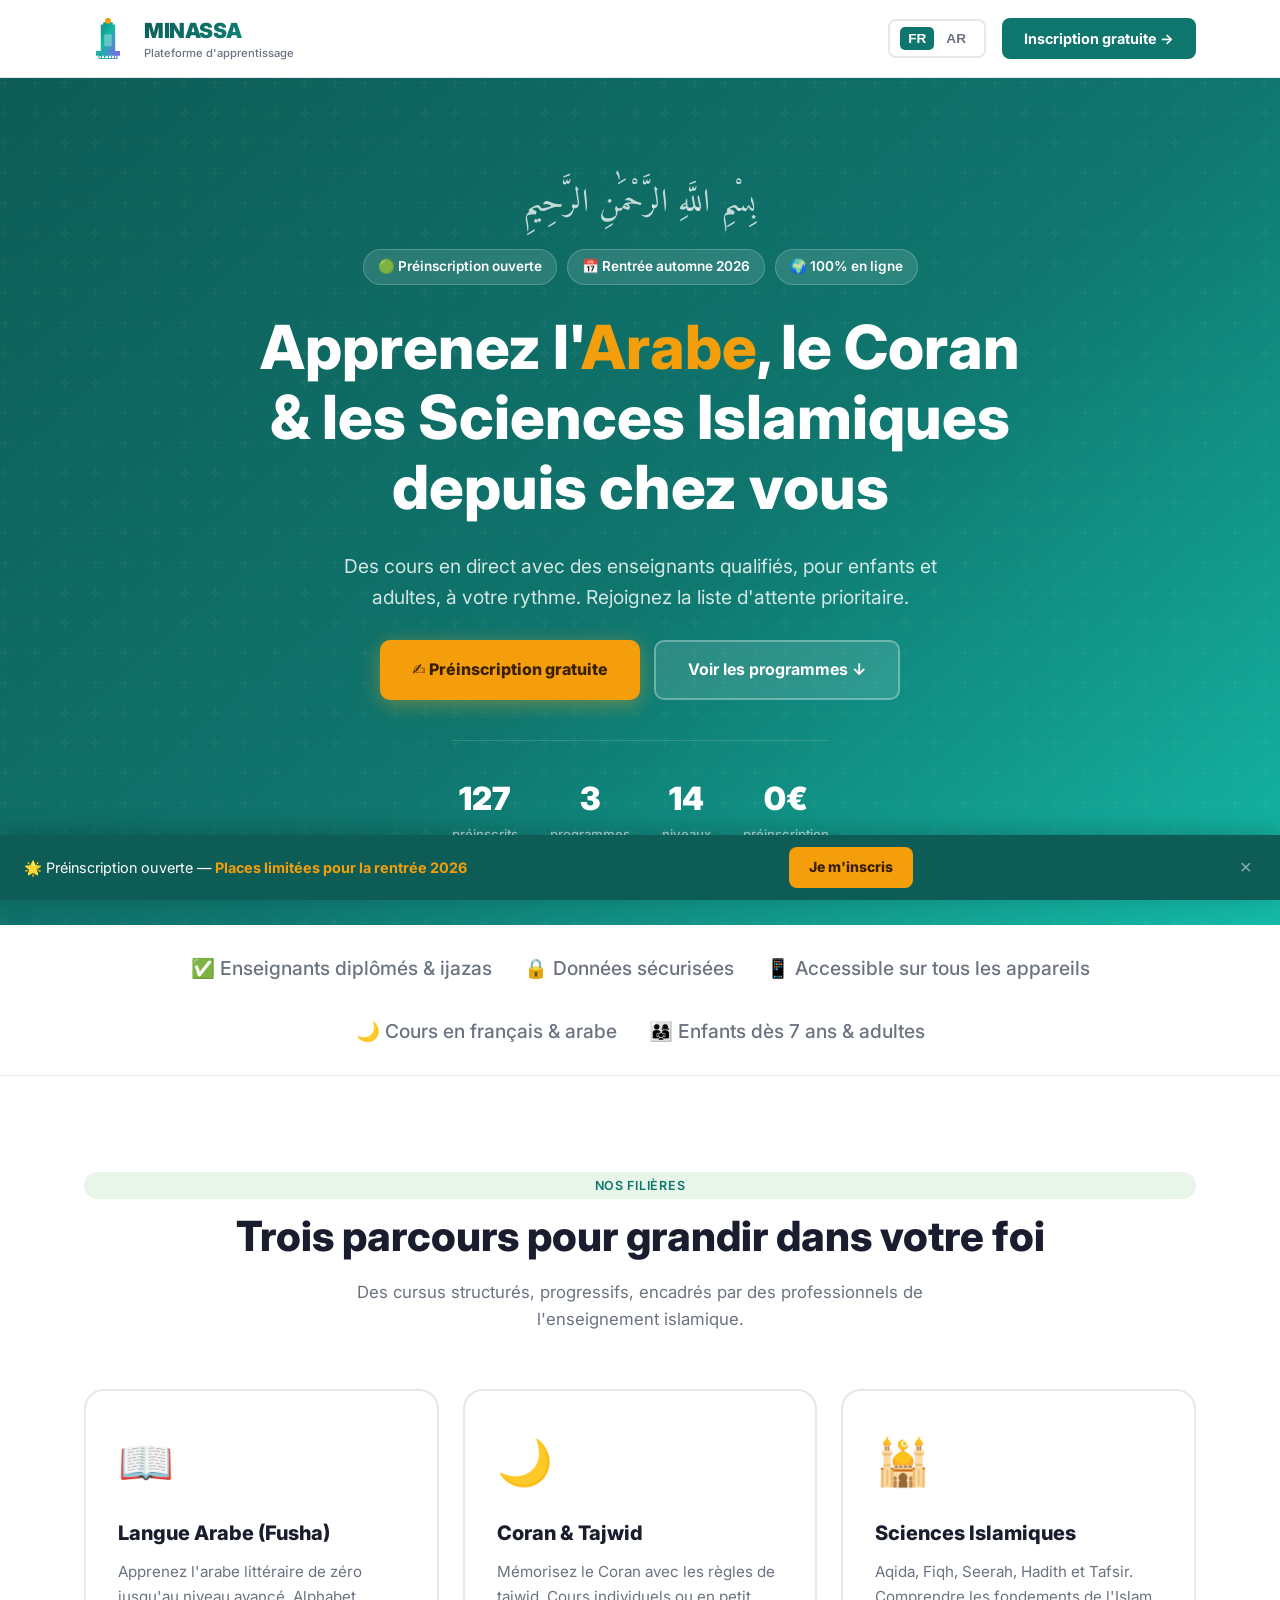
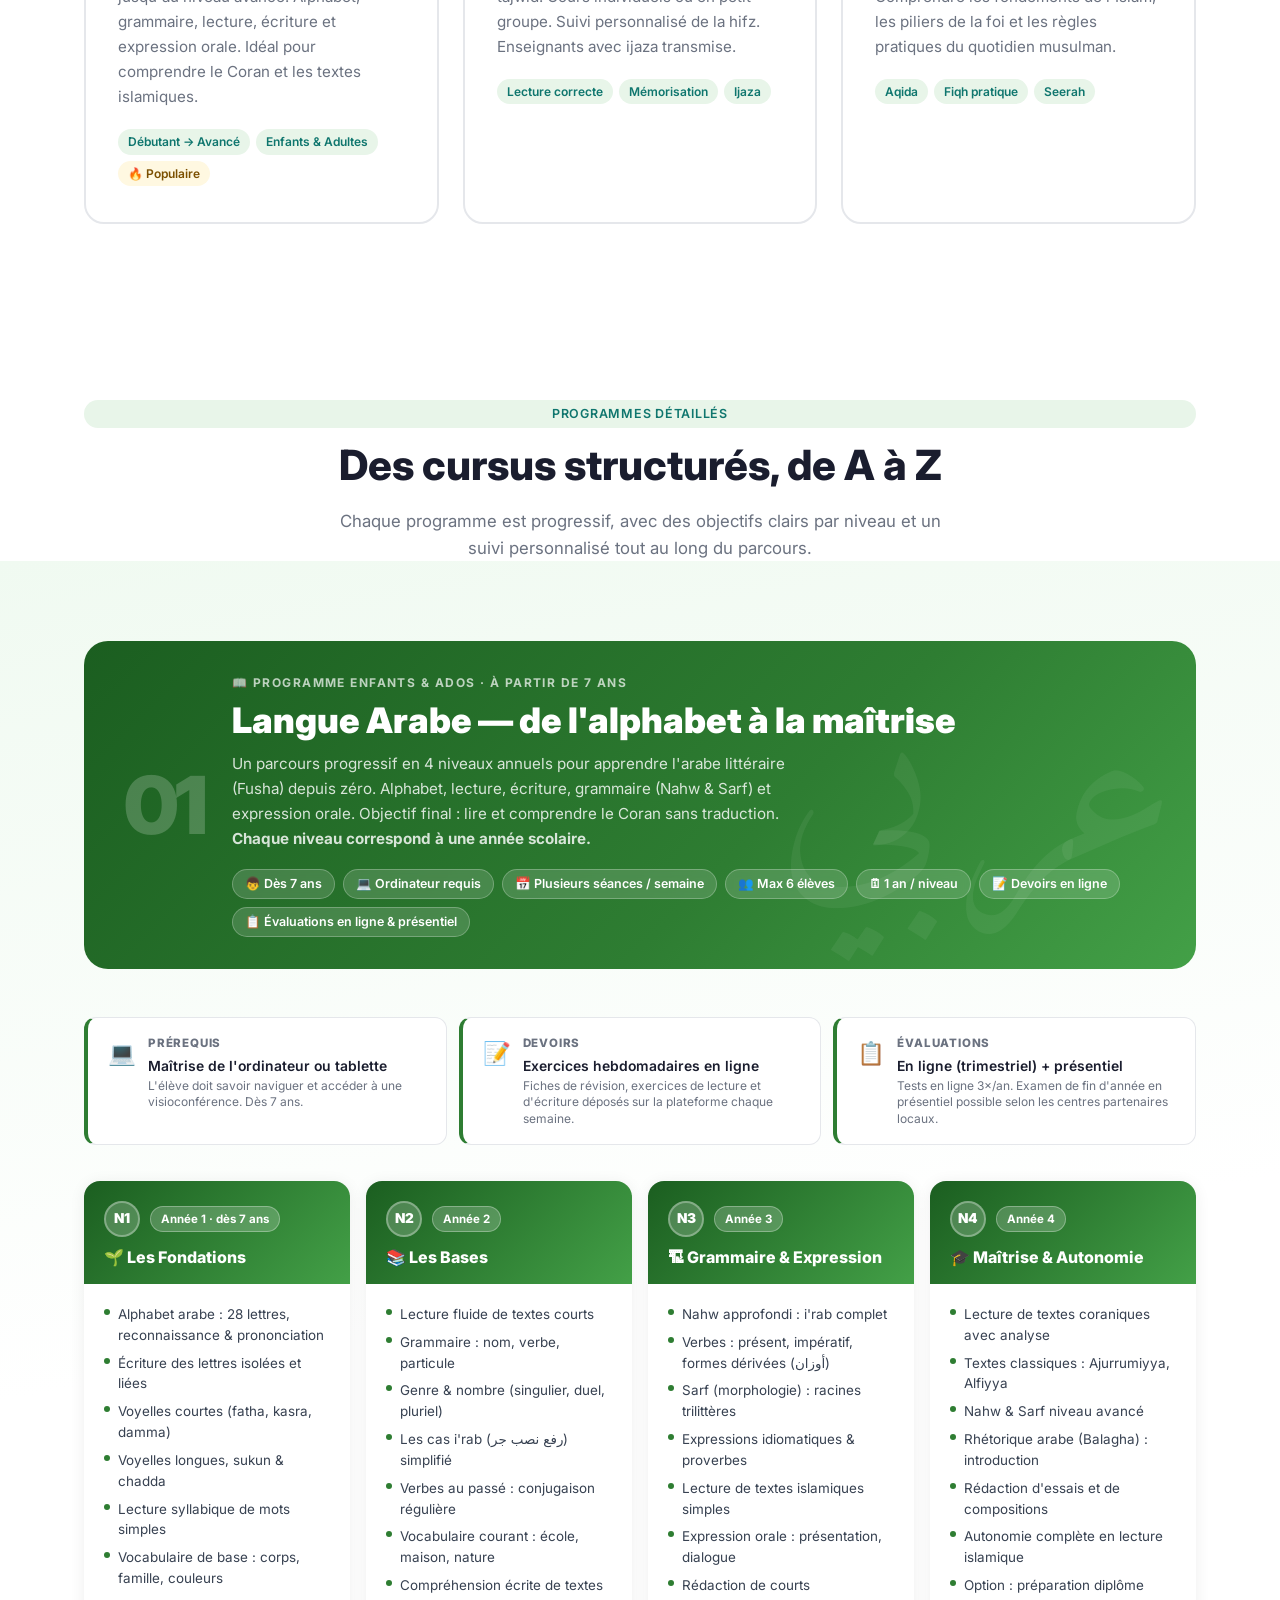
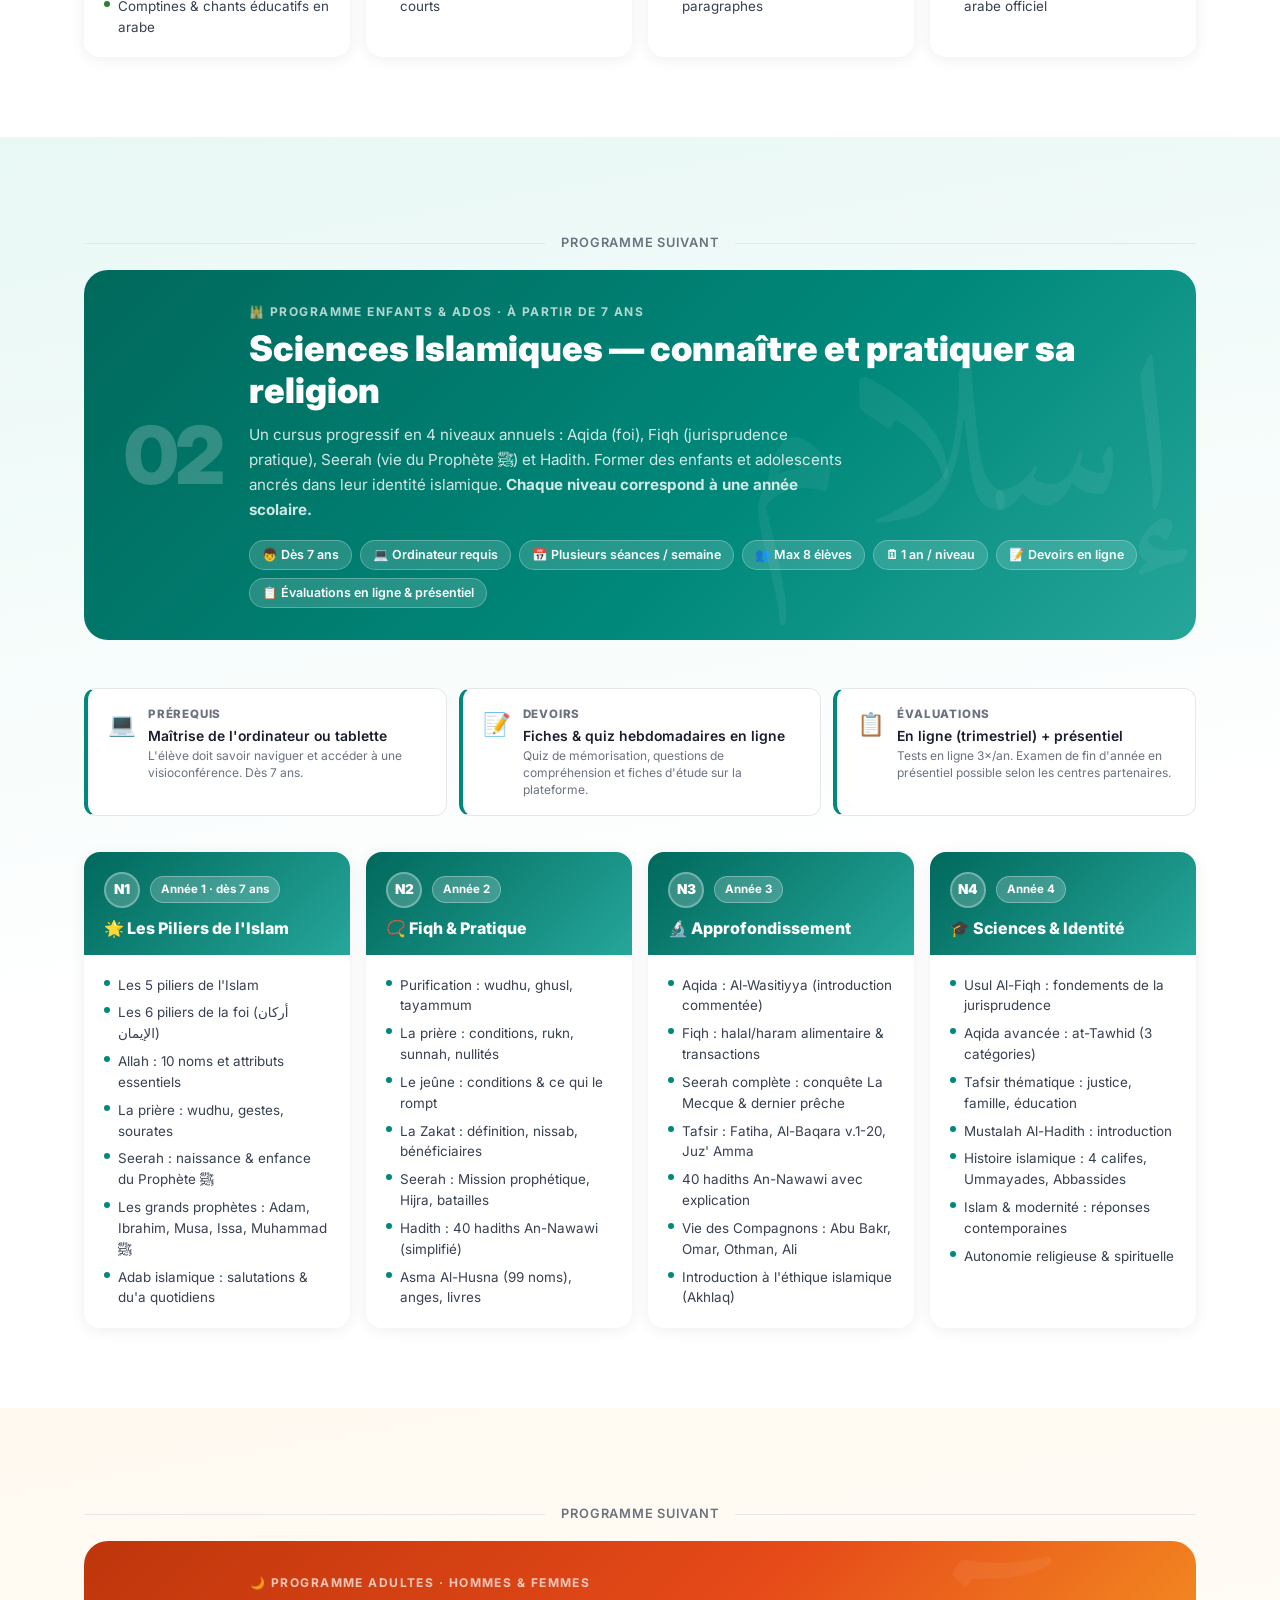
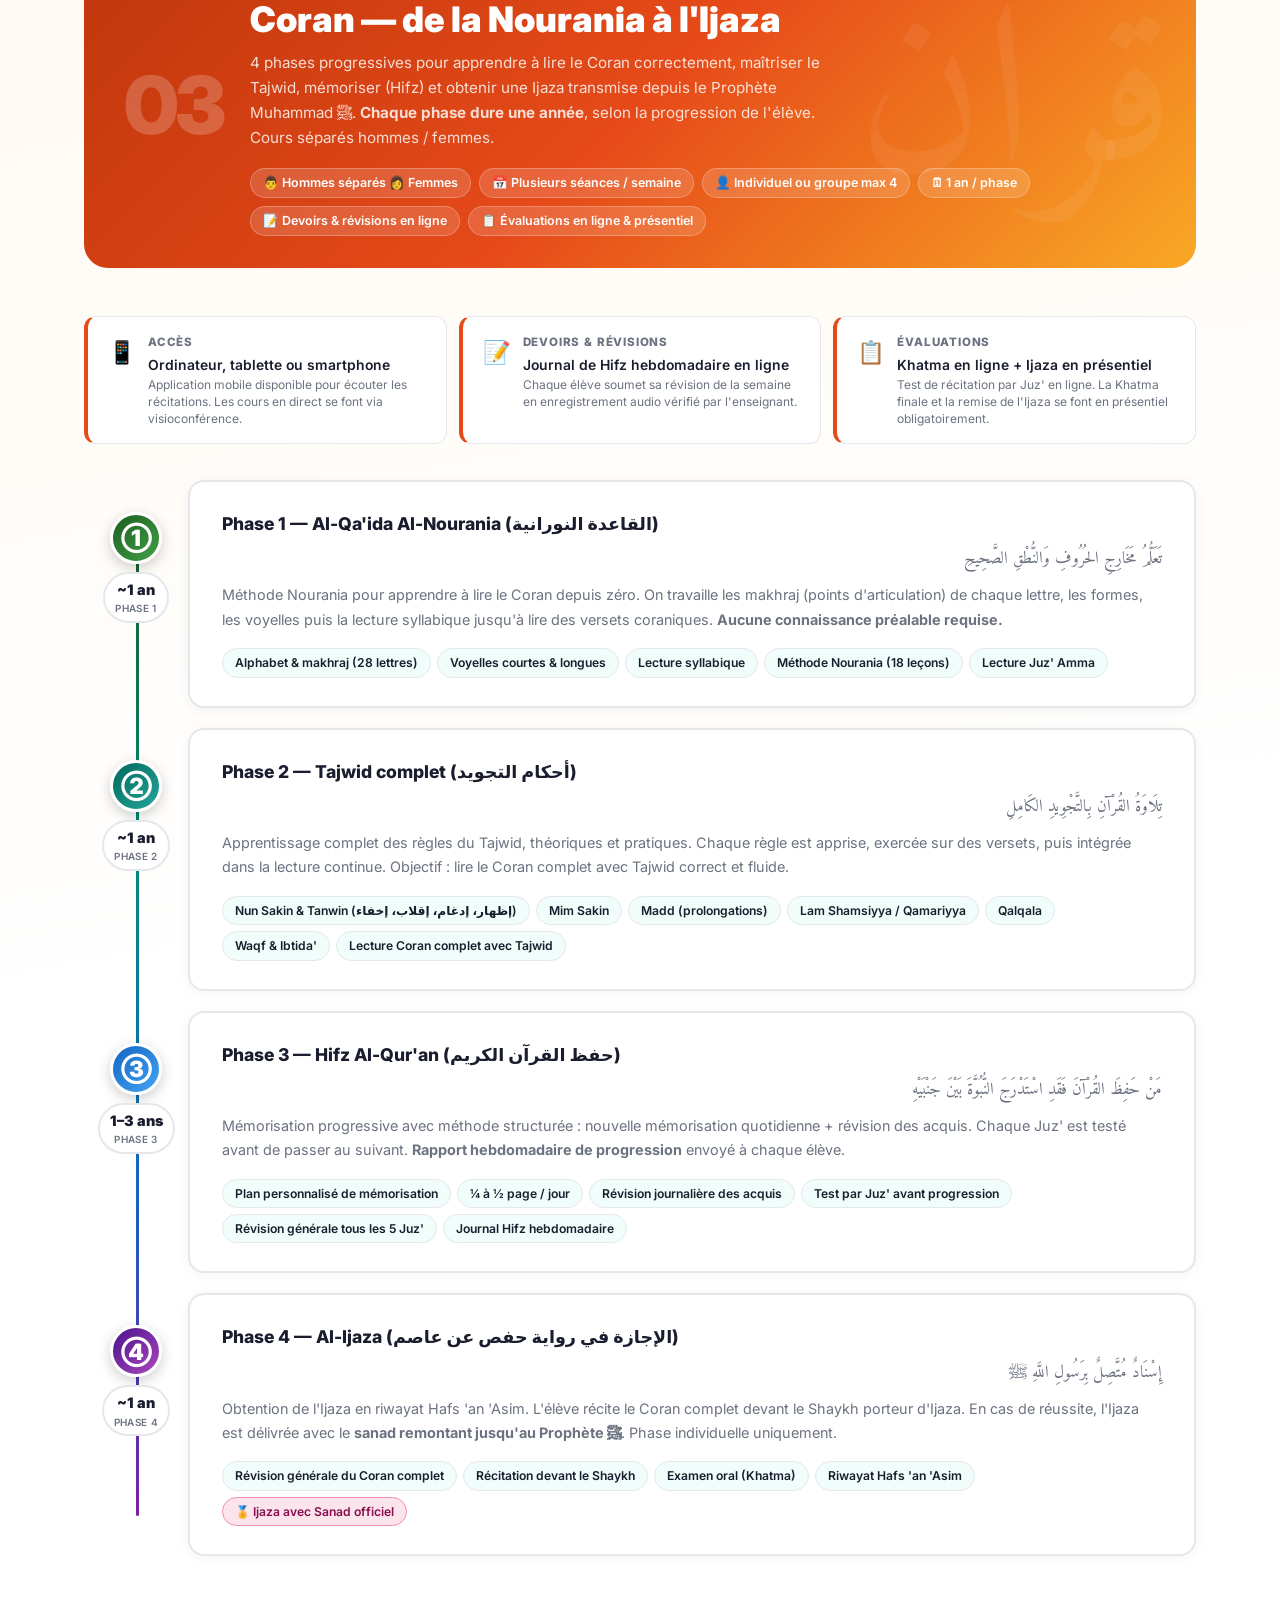
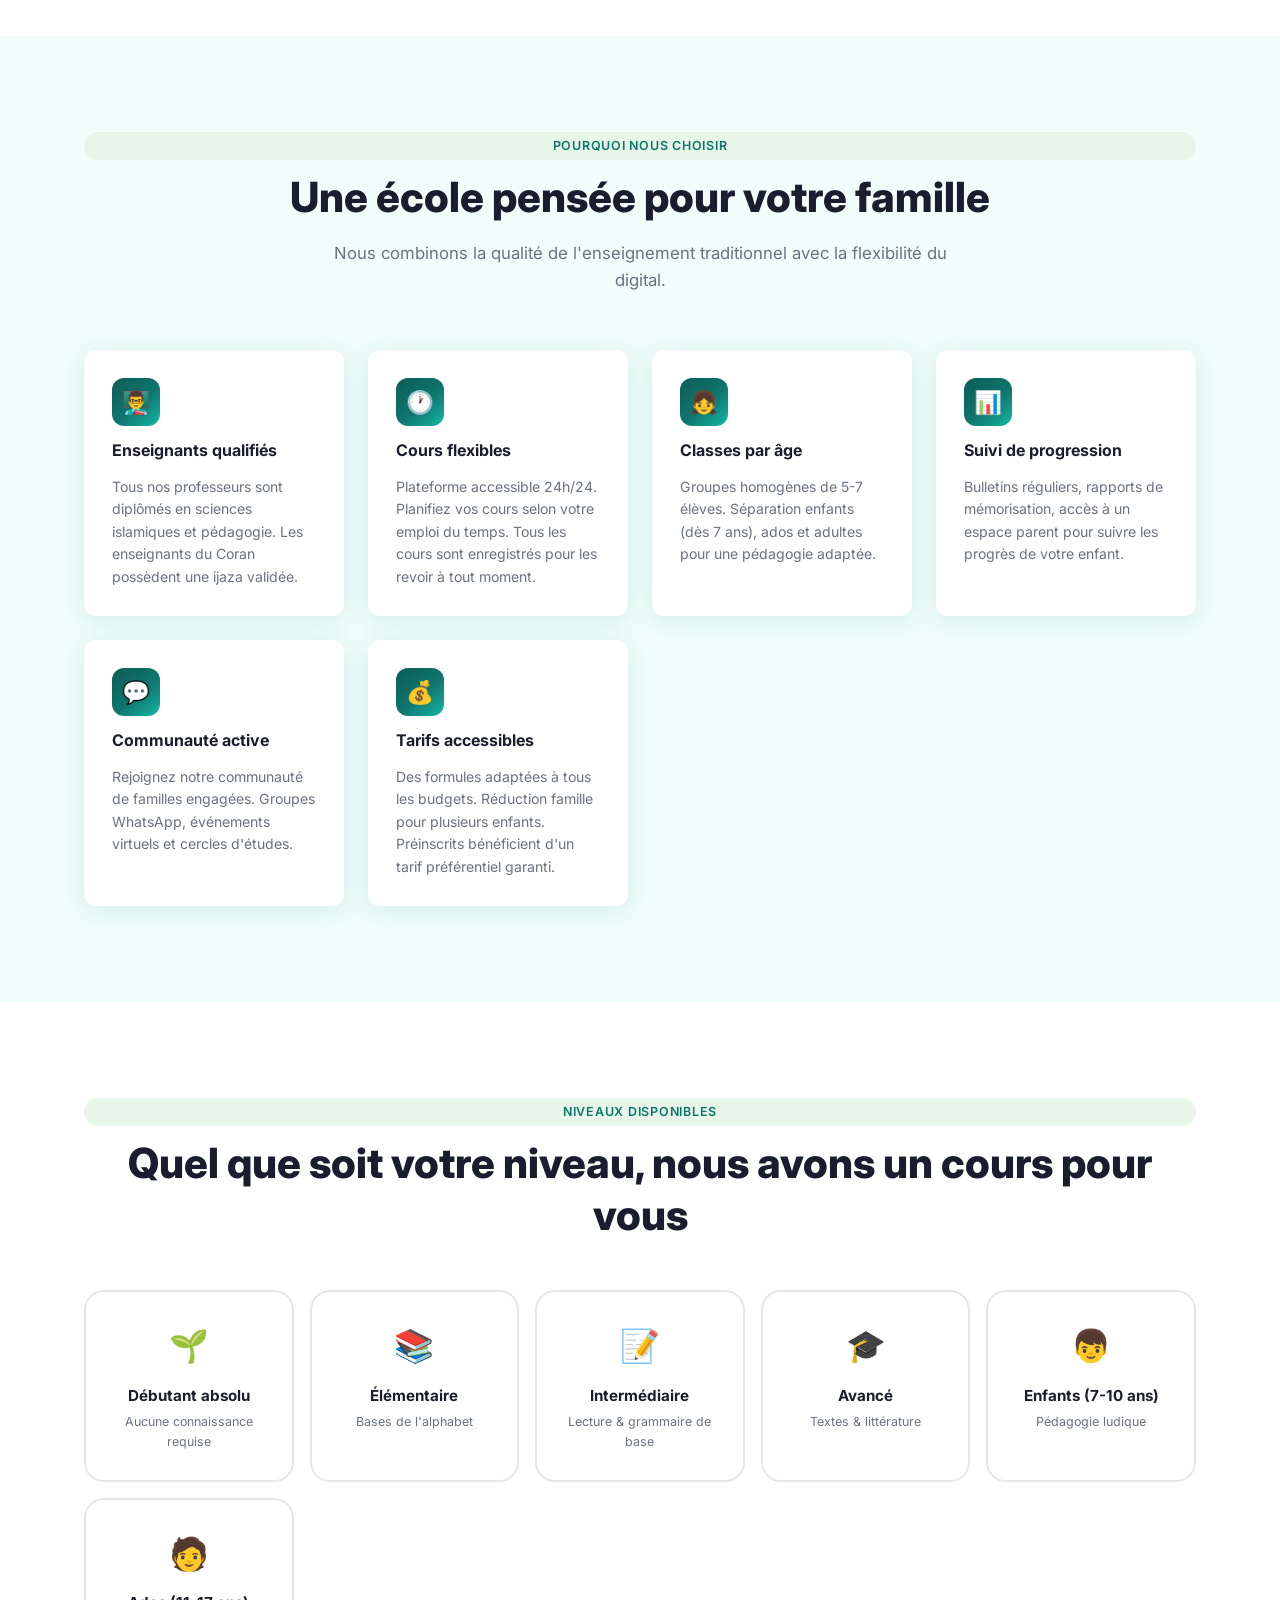
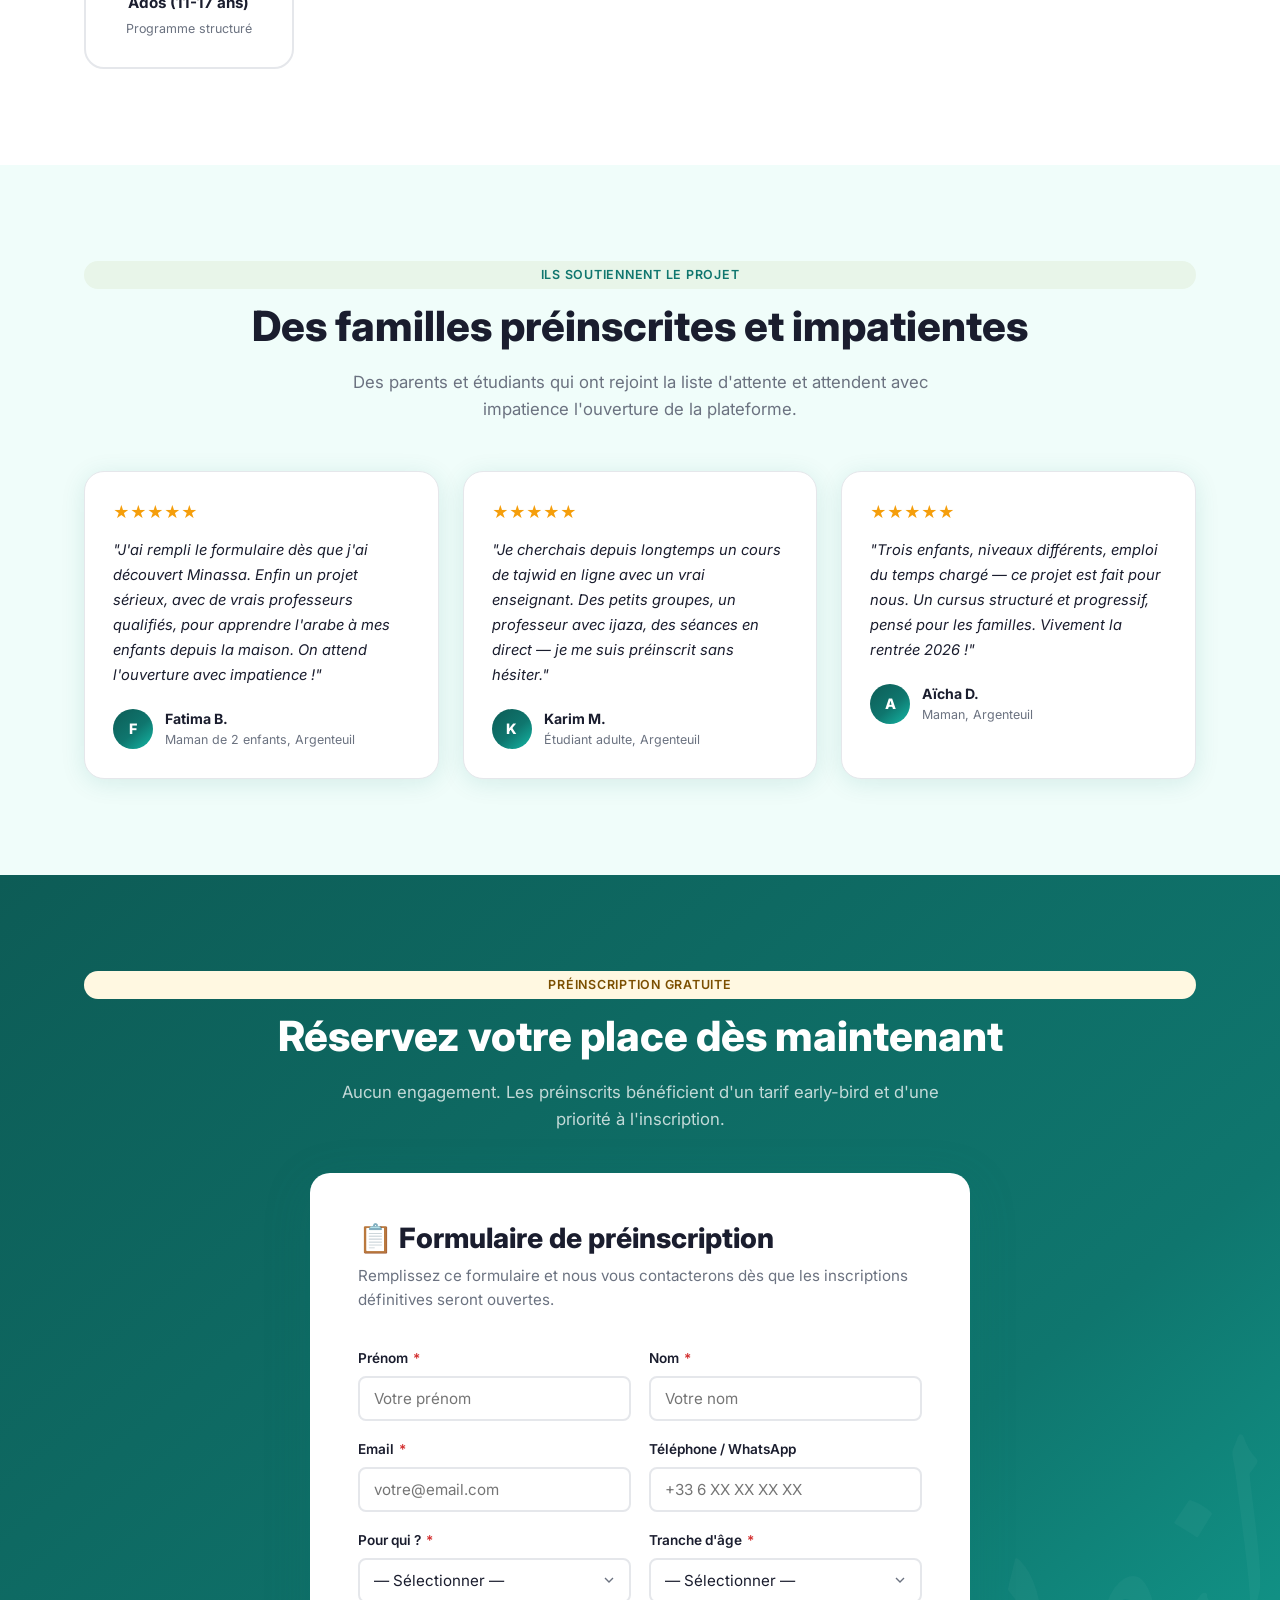
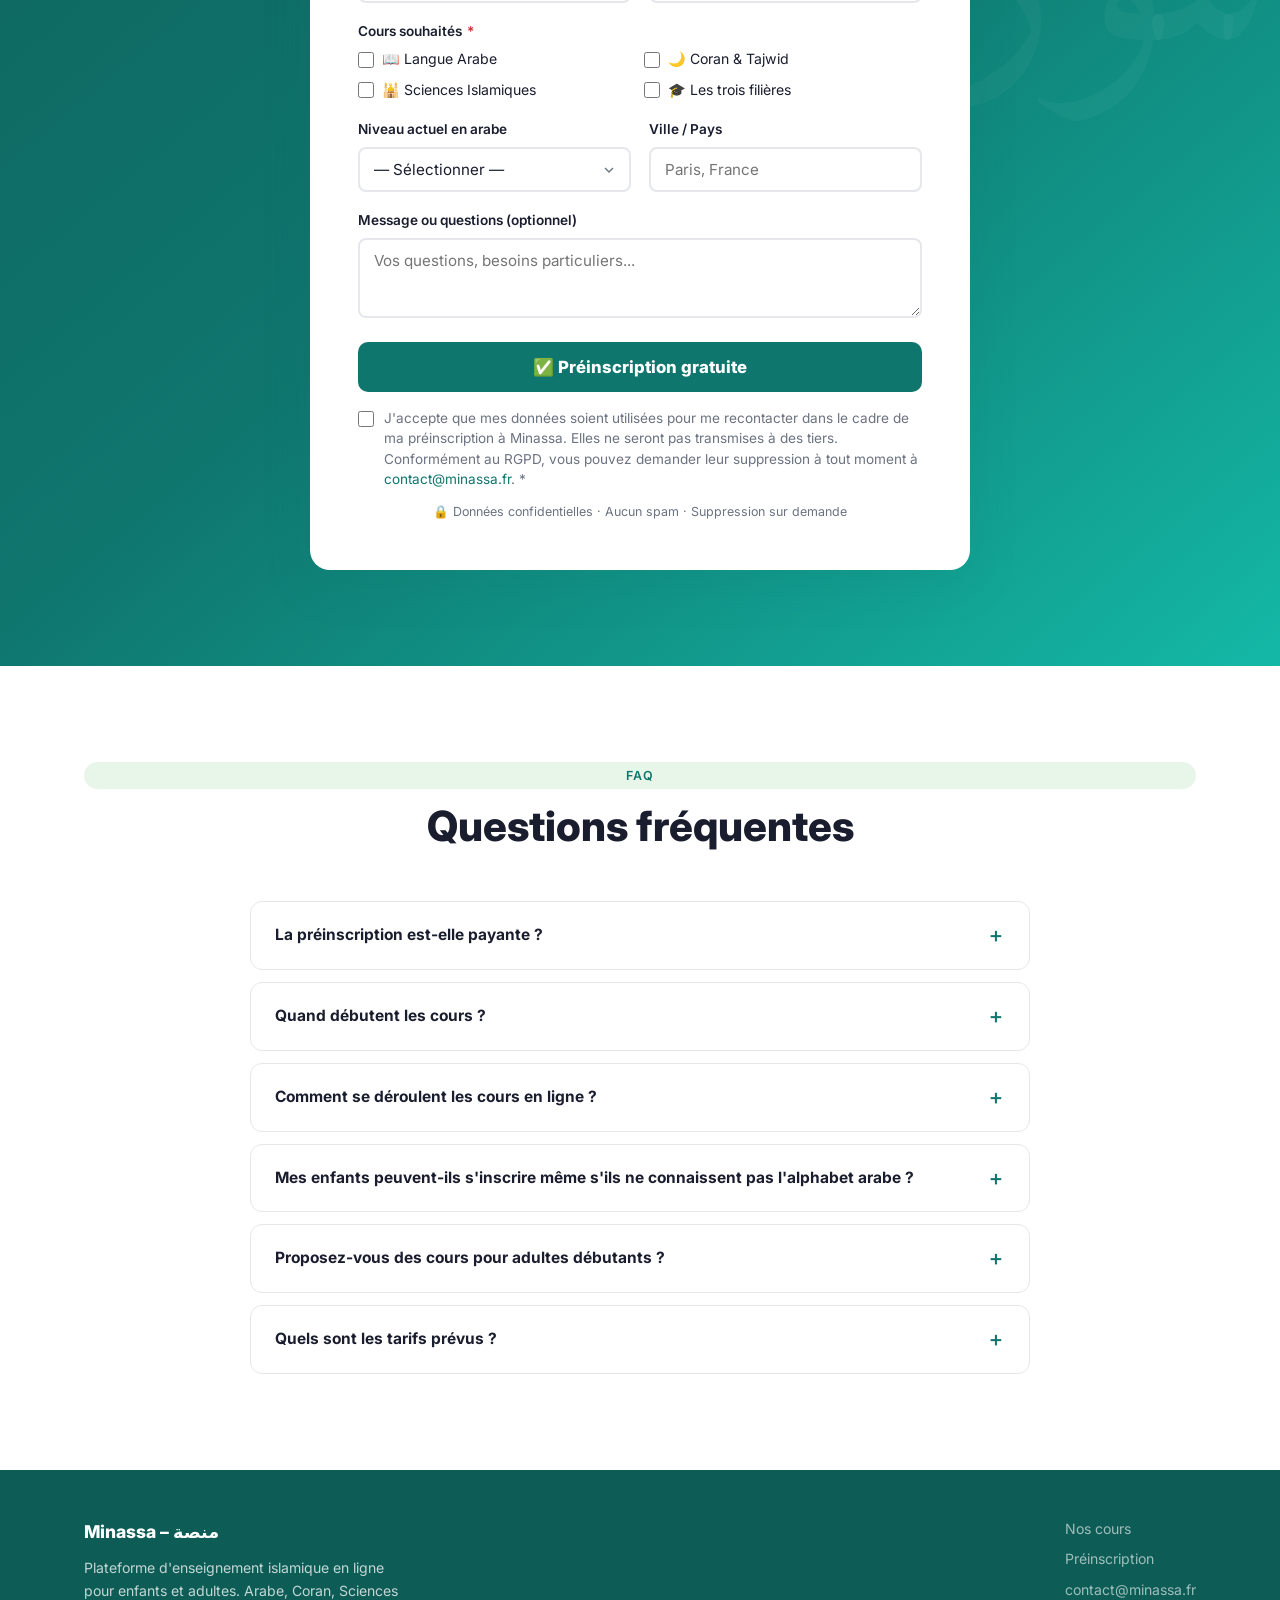
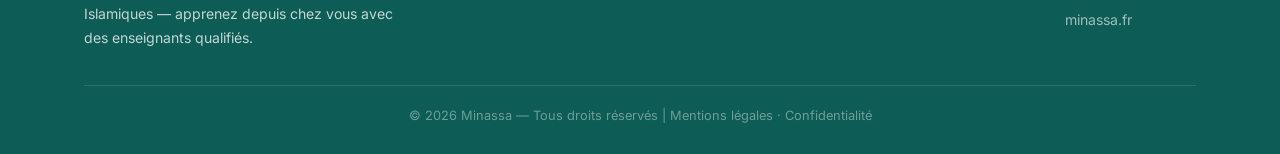
==== commit d58d27aa: "feat: update age range and testimonials in French and Arabic locales" ====
--- a/index.html
+++ b/index.html
@@ -12,6 +12,7 @@
   <meta name="twitter:card" content="summary_large_image">
   <meta name="twitter:title" content="Minassa – École digitale 100% en ligne">
   <meta name="twitter:description" content="📖 École digitale 100% en ligne | Arabe • Coran • Sciences | Dès 7 ans & adultes | Cours en direct + enregistrés | Préinscription gratuite pour l'automne 2026">
+  <meta property="og:url" content="https://minassa.fr">
   
   <!-- Favicon -->
   <link rel="icon" type="image/svg+xml" href="favicon.svg">
@@ -929,7 +930,7 @@
       <div class="why-item">
         <div class="why-item__icon">👧</div>
         <div class="why-item__title" data-i18n="why.item3_title">Classes par âge</div>
-        <div class="why-item__desc" data-i18n="why.item3_desc">Groupes homogènes de 5-7 élèves. Séparation enfants (dès 5 ans), ados et adultes pour une pédagogie adaptée.</div>
+        <div class="why-item__desc" data-i18n="why.item3_desc">Groupes homogènes de 5-7 élèves. Séparation enfants (dès 7 ans), ados et adultes pour une pédagogie adaptée.</div>
       </div>
       <div class="why-item">
         <div class="why-item__icon">📊</div>
@@ -980,7 +981,7 @@
       </div>
       <div class="level-badge">
         <div class="level-badge__icon">👦</div>
-        <div class="level-badge__name" data-i18n="levels.enfants">Enfants (5-10 ans)</div>
+        <div class="level-badge__name" data-i18n="levels.enfants">Enfants (7-10 ans)</div>
         <div class="level-badge__sub" data-i18n="levels.enfants_sub">Pédagogie ludique</div>
       </div>
       <div class="level-badge">
@@ -996,41 +997,41 @@
 <section class="section section--alt">
   <div class="container">
     <div class="text-center">
-      <span class="badge section-eyebrow" data-i18n="testimonials.eyebrow">Ils nous font confiance</span>
-      <h2 class="section-title" data-i18n="testimonials.title">Ce que disent nos premiers inscrits</h2>
-      <p class="section-sub" data-i18n="testimonials.subtitle">Des familles comme la vôtre nous font déjà confiance pour l'éducation islamique de leurs enfants.</p>
+      <span class="badge section-eyebrow" data-i18n="testimonials.eyebrow">Ils soutiennent le projet</span>
+      <h2 class="section-title" data-i18n="testimonials.title">Des familles préinscrites et impatientes</h2>
+      <p class="section-sub" data-i18n="testimonials.subtitle">Des parents et étudiants qui ont rejoint la liste d'attente et attendent avec impatience l'ouverture de la plateforme.</p>
     </div>
     <div class="testimonials__grid">
       <div class="testimonial">
         <div class="testimonial__stars">★★★★★</div>
-        <p class="testimonial__text" data-i18n="testimonials.test1_text">"Enfin une école sérieuse en ligne ! Mon fils de 8 ans apprend l'alphabet arabe avec enthousiasme depuis la maison. Le professeur est très patient et pédagogue."</p>
+        <p class="testimonial__text" data-i18n="testimonials.test1_text">"J'ai rempli le formulaire dès que j'ai découvert Minassa. Enfin un projet sérieux, avec de vrais professeurs qualifiés, pour apprendre l'arabe à mes enfants depuis la maison. On attend l'ouverture avec impatience !"</p>
         <div class="testimonial__author">
           <div class="testimonial__avatar">F</div>
           <div>
             <div class="testimonial__name" data-i18n="testimonials.test1_name">Fatima B.</div>
-            <div class="testimonial__role" data-i18n="testimonials.test1_role">Maman de 2 enfants, Lyon</div>
+            <div class="testimonial__role" data-i18n="testimonials.test1_role">Maman de 2 enfants, Argenteuil</div>
           </div>
         </div>
       </div>
       <div class="testimonial">
         <div class="testimonial__stars">★★★★★</div>
-        <p class="testimonial__text" data-i18n="testimonials.test2_text">"Adulte, j'ai toujours voulu apprendre à lire le Coran correctement. Le cours de tajwid en ligne m'a permis de progresser sans jamais devoir me déplacer."</p>
+        <p class="testimonial__text" data-i18n="testimonials.test2_text">"Je cherchais depuis longtemps un cours de tajwid en ligne avec un vrai enseignant. Des petits groupes, un professeur avec ijaza, des séances en direct — je me suis préinscrit sans hésiter."</p>
         <div class="testimonial__author">
           <div class="testimonial__avatar">K</div>
           <div>
             <div class="testimonial__name" data-i18n="testimonials.test2_name">Karim M.</div>
-            <div class="testimonial__role" data-i18n="testimonials.test2_role">Étudiant adulte, Paris</div>
+            <div class="testimonial__role" data-i18n="testimonials.test2_role">Étudiant adulte, Argenteuil</div>
           </div>
         </div>
       </div>
       <div class="testimonial">
         <div class="testimonial__stars">★★★★★</div>
-        <p class="testimonial__text" data-i18n="testimonials.test3_text">"Le suivi est excellent. Chaque semaine je reçois un rapport sur la progression de ma fille. Les enseignants sont qualifiés et disponibles. Je recommande vivement."</p>
+        <p class="testimonial__text" data-i18n="testimonials.test3_text">"Trois enfants, niveaux différents, emploi du temps chargé — ce projet est fait pour nous. Un cursus structuré et progressif, pensé pour les familles. Vivement la rentrée 2026 !"</p>
         <div class="testimonial__author">
           <div class="testimonial__avatar">A</div>
           <div>
             <div class="testimonial__name" data-i18n="testimonials.test3_name">Aïcha D.</div>
-            <div class="testimonial__role" data-i18n="testimonials.test3_role">Maman, Bruxelles</div>
+            <div class="testimonial__role" data-i18n="testimonials.test3_role">Maman, Argenteuil</div>
           </div>
         </div>
       </div>
@@ -1083,7 +1084,7 @@
               <label class="form-label" for="age"><span data-i18n="form.age_label">Tranche d'âge</span> <span class="required">*</span></label>
               <select class="form-select" id="age" name="age" required>
                 <option value="">— Sélectionner —</option>
-                <option value="5-7" data-i18n="form.age_option1">5 – 7 ans</option>
+                <option value="5-7" data-i18n="form.age_option1">7 – 9 ans</option>
                 <option value="8-10" data-i18n="form.age_option2">8 – 10 ans</option>
                 <option value="11-14" data-i18n="form.age_option3">11 – 14 ans</option>
                 <option value="15-17" data-i18n="form.age_option4">15 – 17 ans</option>
@@ -1166,7 +1167,7 @@
       </details>
       <details class="faq-item">
         <summary data-i18n="faq.q4">Mes enfants peuvent-ils s'inscrire même s'ils ne connaissent pas l'alphabet arabe ?</summary>
-        <div class="faq-item__body" data-i18n="faq.a4">Absolument ! Nos cours débutants commencent à zéro, alphabet inclus. Nous accueillons les enfants dès 5 ans avec une pédagogie ludique et adaptée à leur âge.</div>
+        <div class="faq-item__body" data-i18n="faq.a4">Absolument ! Nos cours débutants commencent à zéro, alphabet inclus. Nous accueillons les enfants dès 7 ans avec une pédagogie ludique et adaptée à leur âge.</div>
       </details>
       <details class="faq-item">
         <summary data-i18n="faq.q5">Proposez-vous des cours pour adultes débutants ?</summary>
@@ -1197,8 +1198,8 @@
     </div>
     <div class="footer__bottom">
       <span data-i18n="footer.copyright">© 2026 Minassa — Tous droits réservés</span> |
-      <a href="#" style="color:rgba(255,255,255,.4)" data-i18n="footer.legal">Mentions légales</a> ·
-      <a href="#" style="color:rgba(255,255,255,.4)" data-i18n="footer.privacy">Confidentialité</a>
+      <a href="mentions-legales.html" style="color:rgba(255,255,255,.4)" data-i18n="footer.legal">Mentions légales</a> ·
+      <a href="politique-confidentialite.html" style="color:rgba(255,255,255,.4)" data-i18n="footer.privacy">Confidentialité</a>
     </div>
   </div>
 </footer>
@@ -1210,7 +1211,7 @@
     <strong data-i18n="sticky.highlight">Places limitées pour la rentrée 2026</strong>
   </div>
   <a href="#preinscription" class="sticky-banner__cta" data-i18n="sticky.cta">Je m'inscris</a>
-  <button class="sticky-banner__close" onclick="document.getElementById('sticky-banner').classList.remove('visible')" aria-label="Fermer">×</button>
+  <button class="sticky-banner__close" onclick="document.getElementById('sticky-banner').classList.remove('visible');bannerDismissed=true;" aria-label="Fermer">×</button>
 </div>
 
 <script>
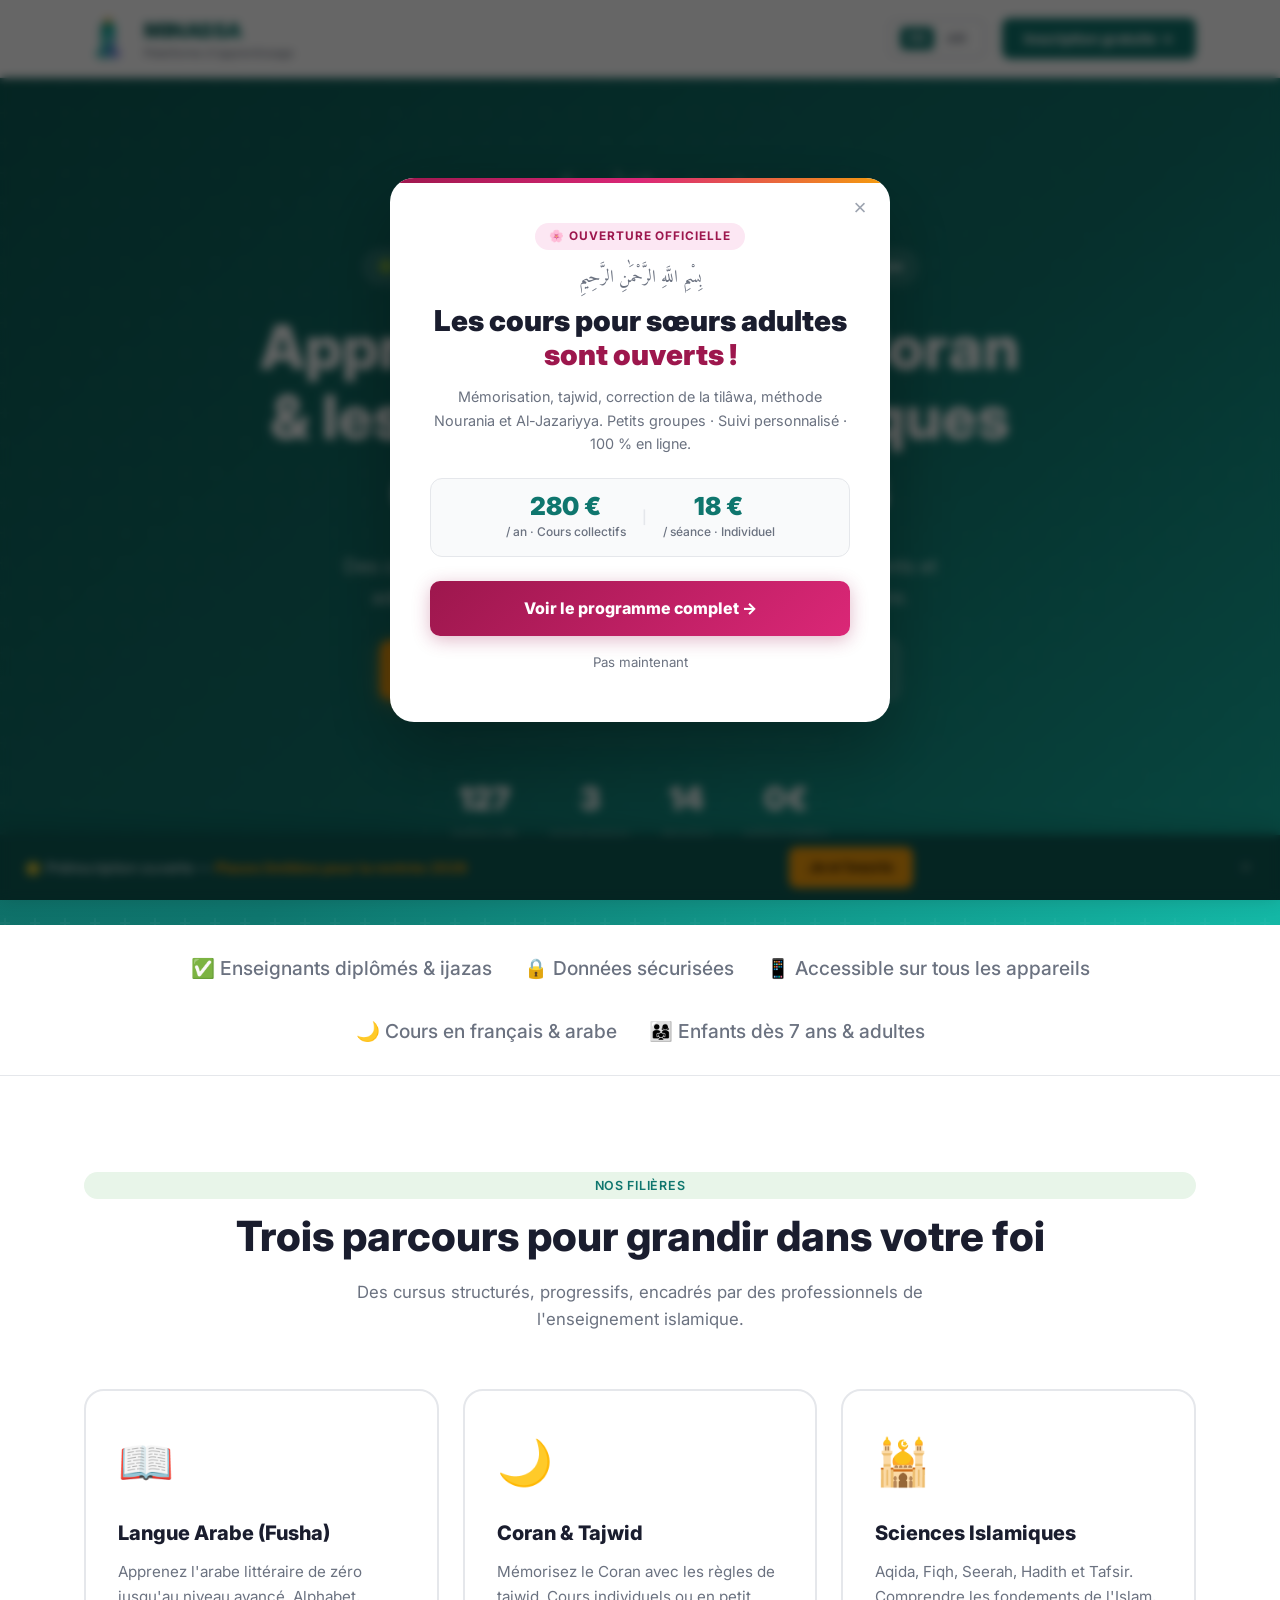
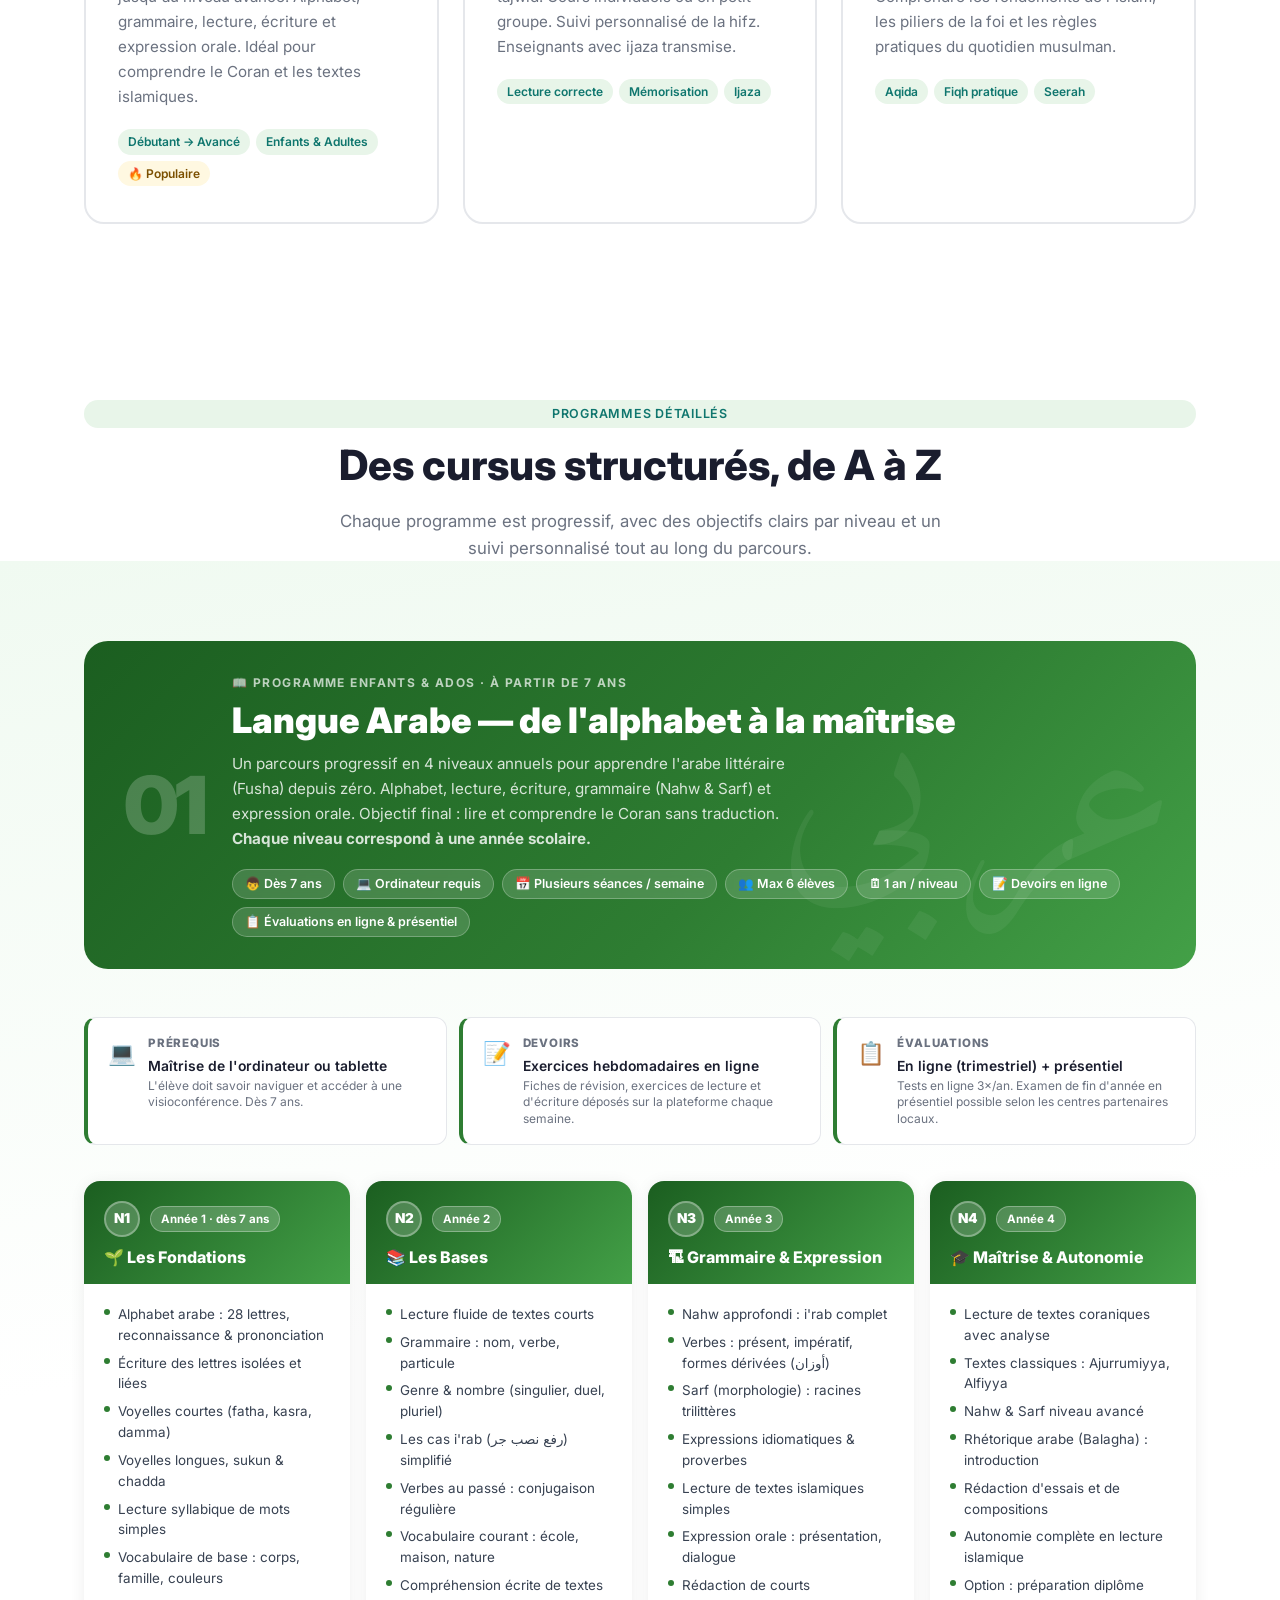
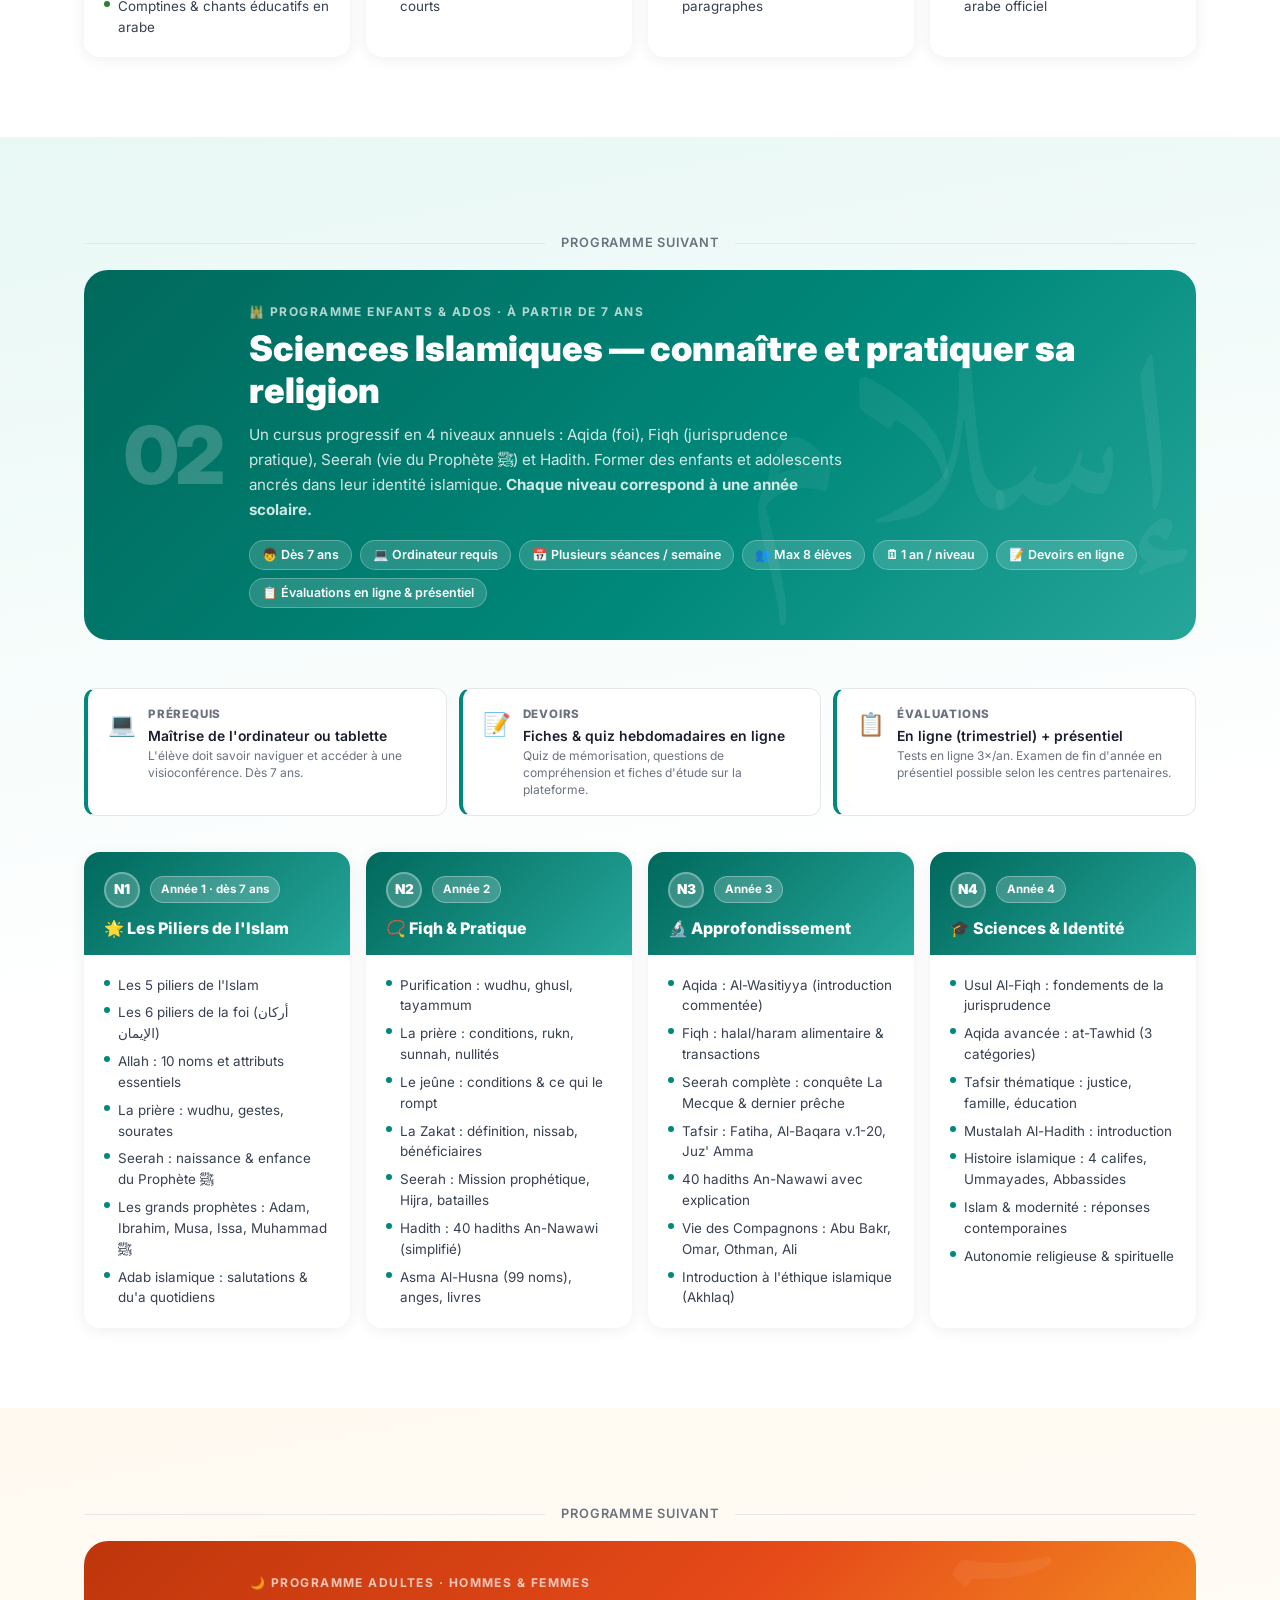
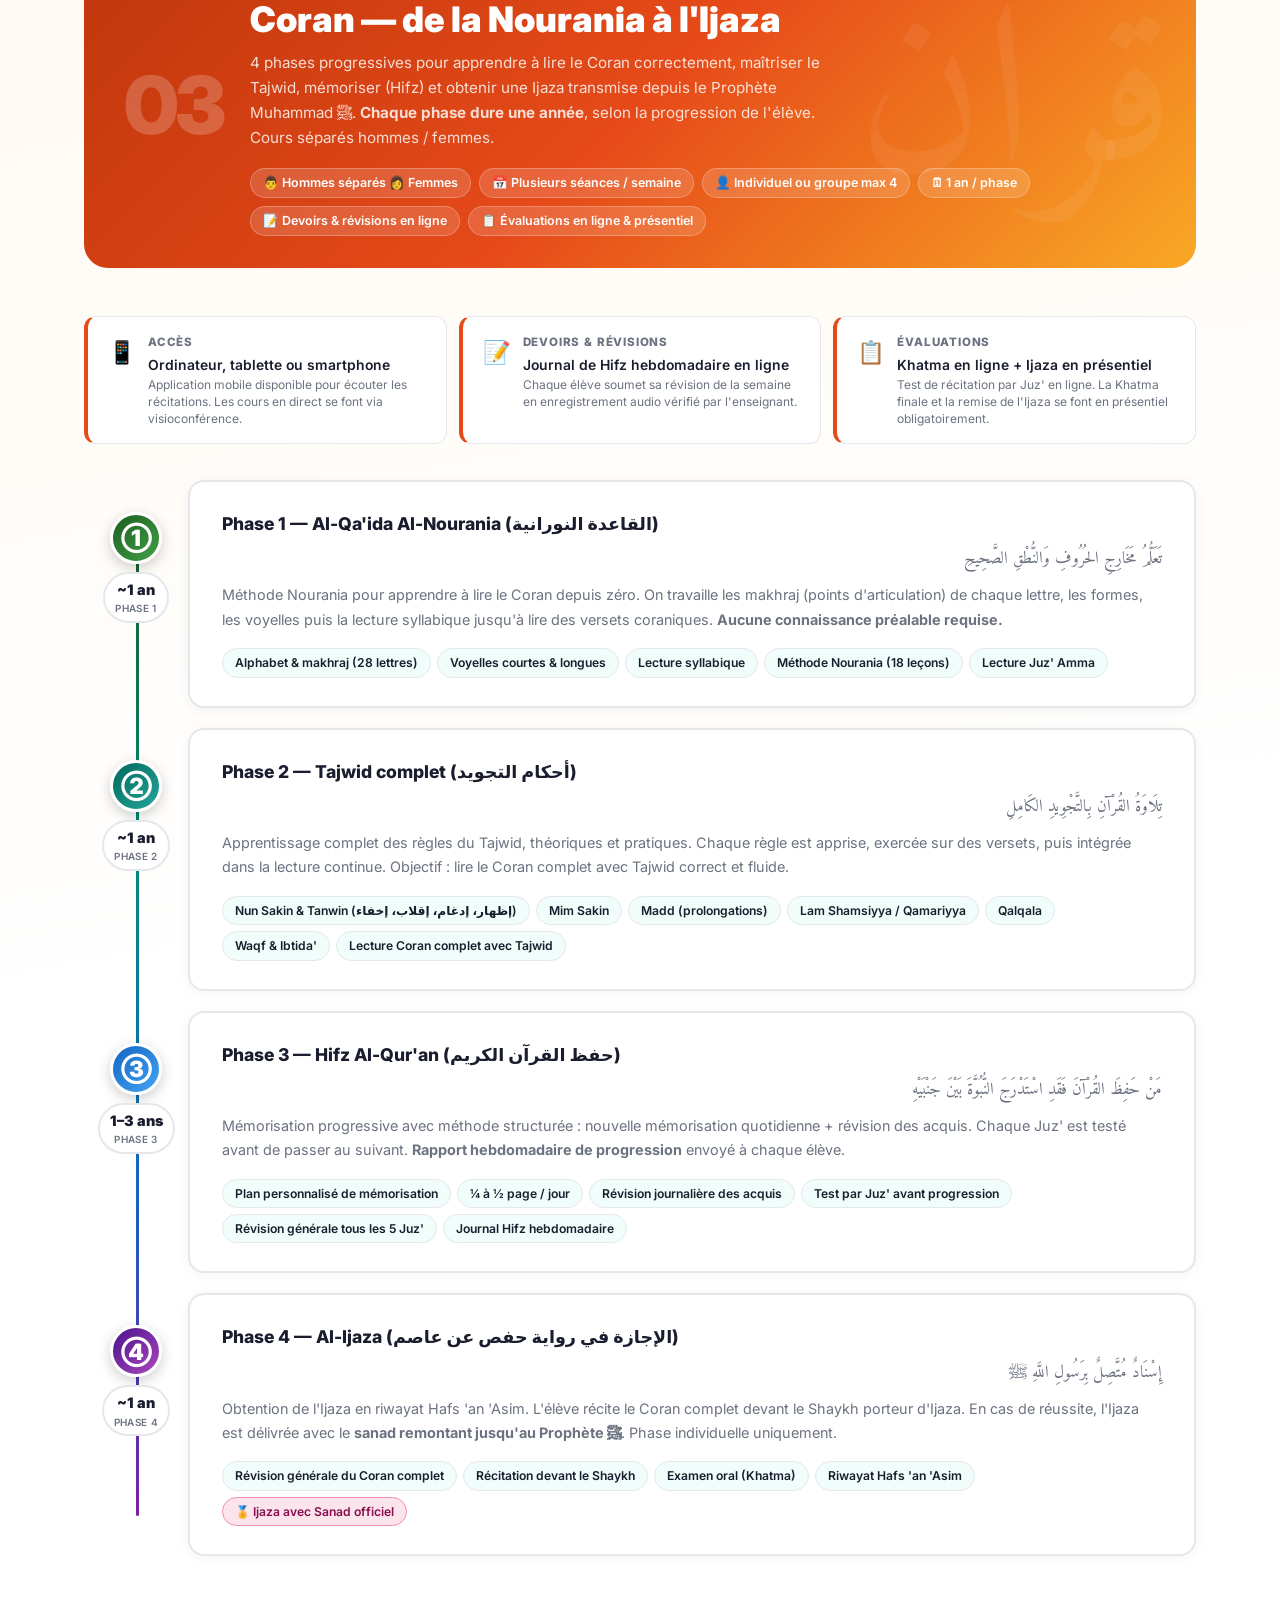
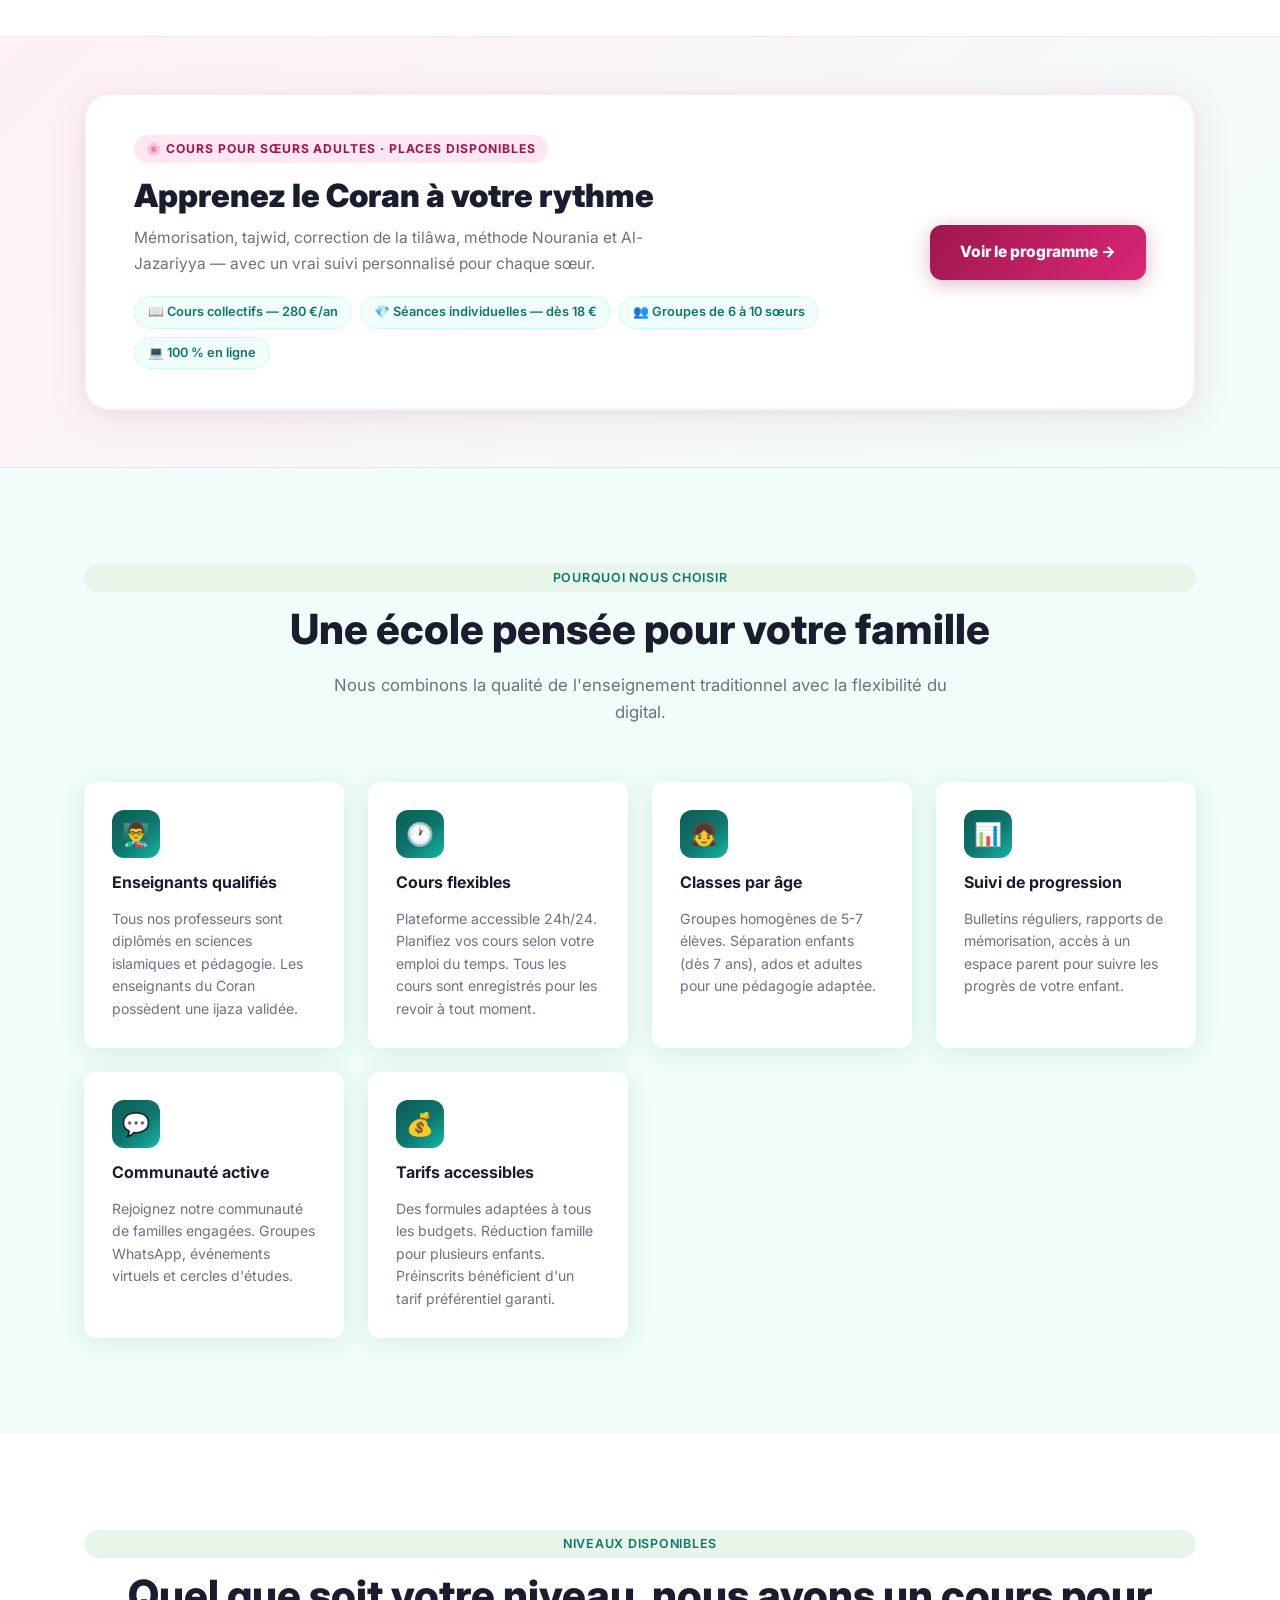
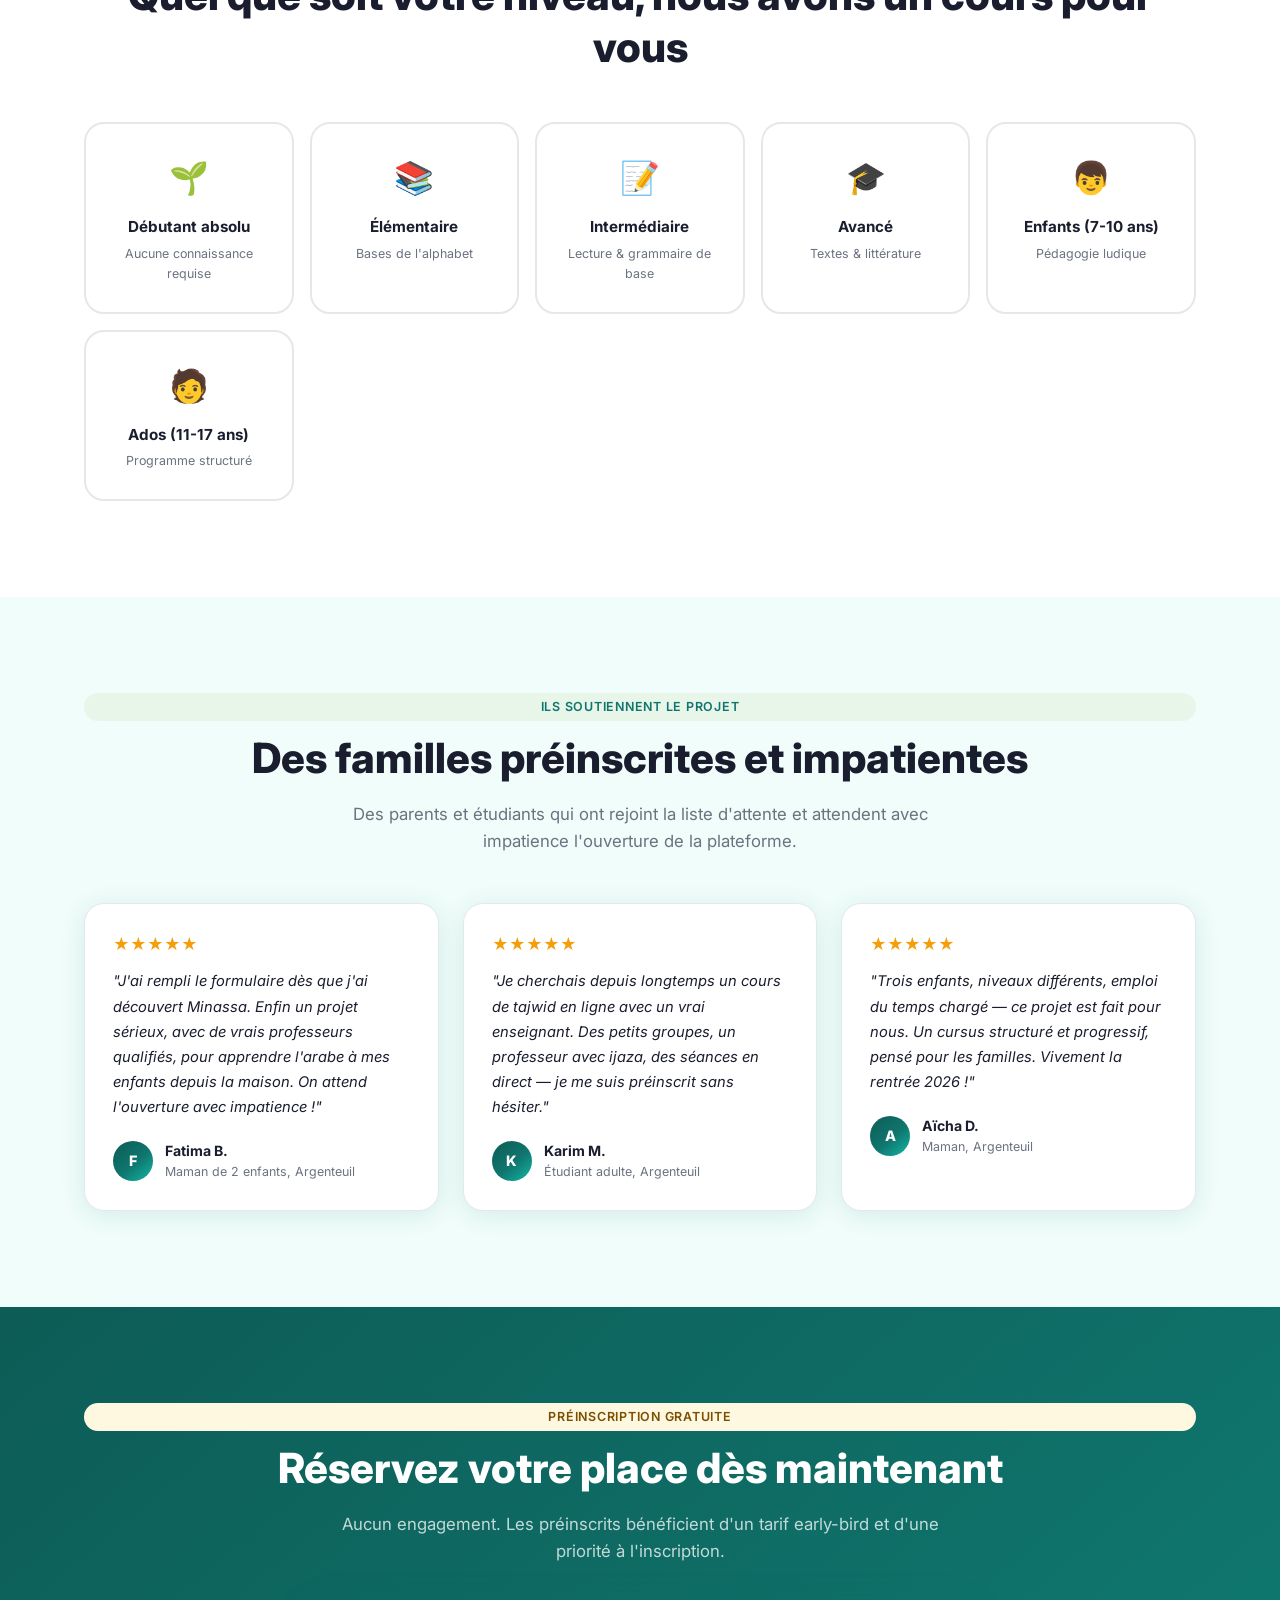
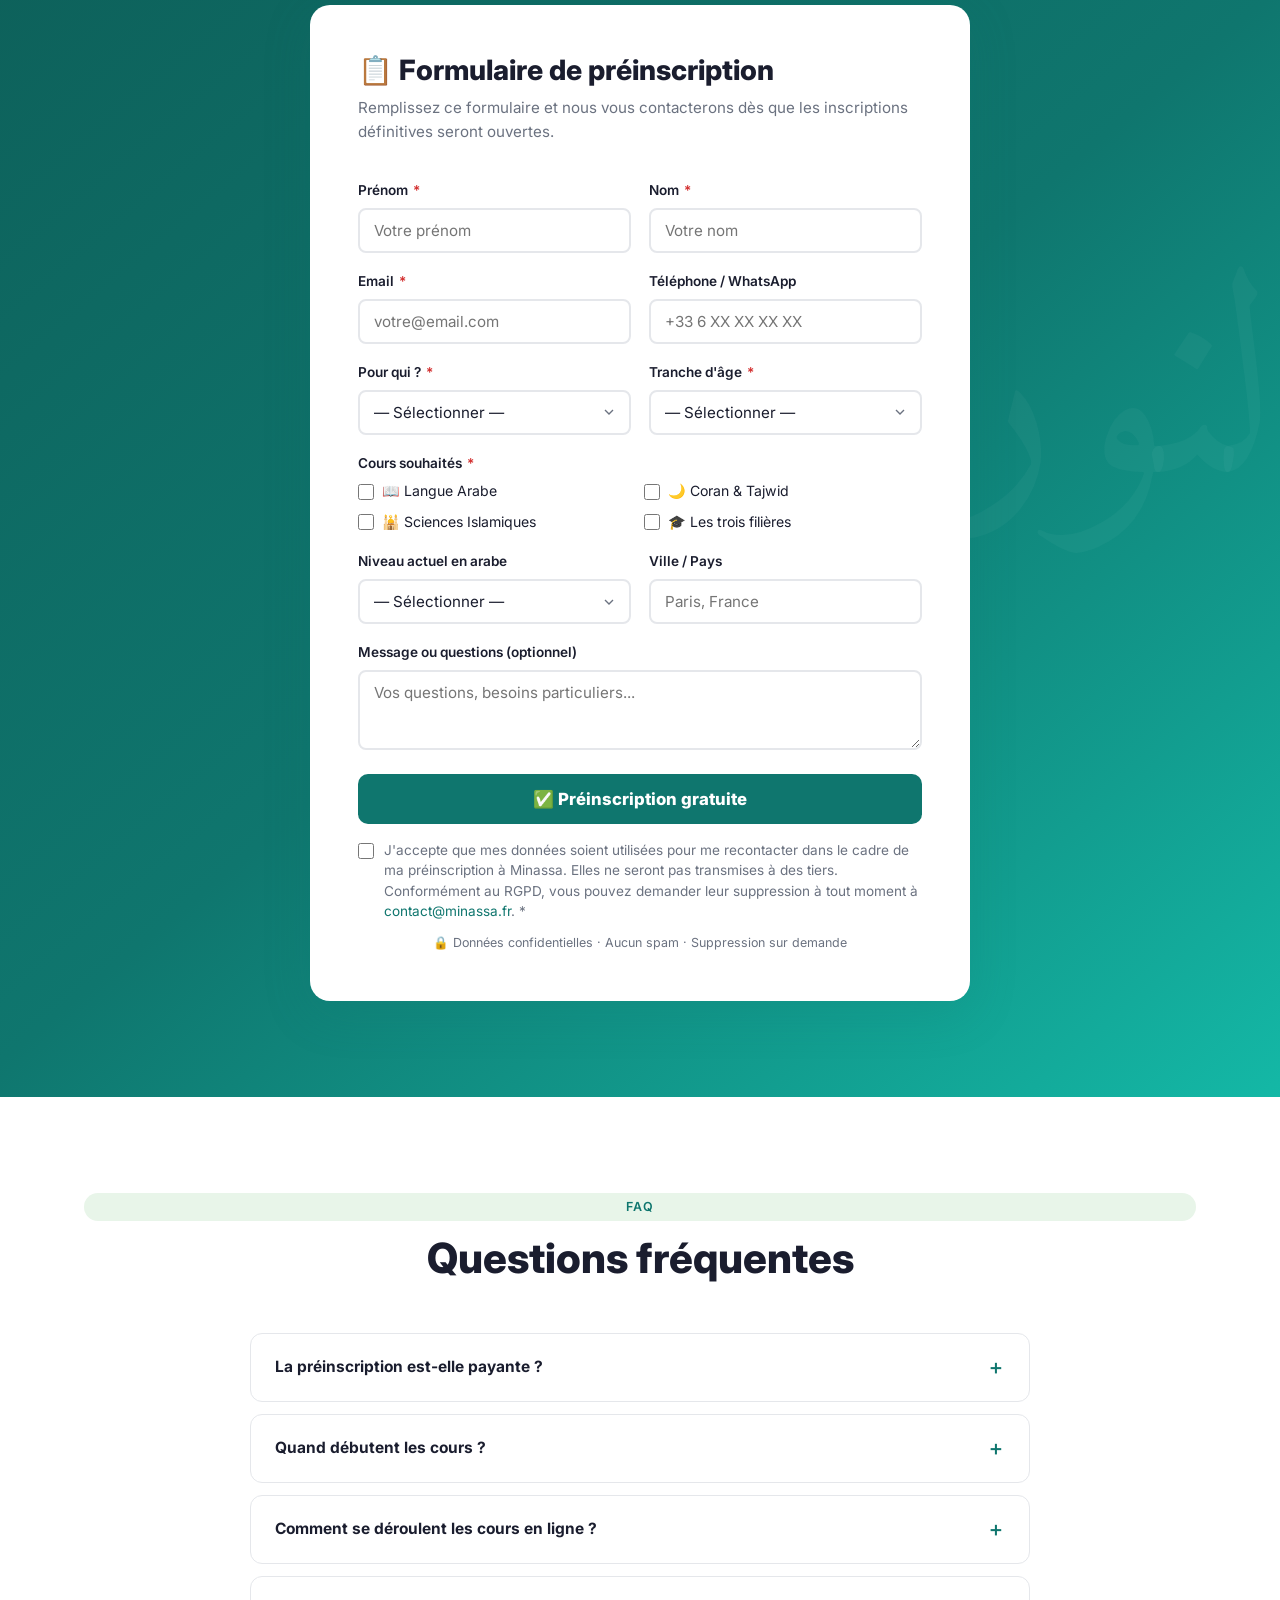
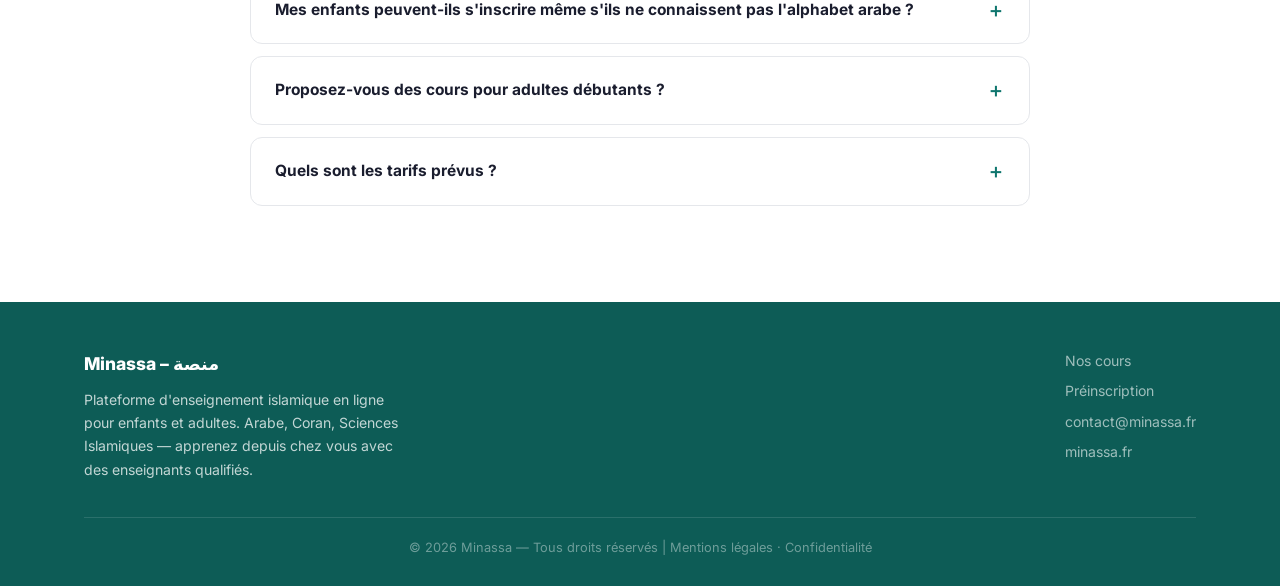
==== commit e7a233f4: "feat: add popup for women's courses with pricing details in French and Arabic locales" ====
--- a/index.html
+++ b/index.html
@@ -334,10 +334,76 @@
 .sticky-banner__close{background:none;border:none;color:rgba(255,255,255,.5);font-size:1.3rem;cursor:pointer;padding:0 4px;line-height:1}
 /* Turnstile */
 .cf-turnstile{margin:16px 0 4px}
+
+/* ── POPUP OUVERTURE COURS FEMMES ── */
+.popup-overlay{position:fixed;inset:0;z-index:2000;background:rgba(0,0,0,.6);backdrop-filter:blur(5px);display:flex;align-items:center;justify-content:center;padding:20px;opacity:0;pointer-events:none;transition:opacity .3s ease}
+.popup-overlay.visible{opacity:1;pointer-events:all}
+.popup-card{background:#fff;border-radius:24px;padding:44px 40px;max-width:500px;width:100%;position:relative;text-align:center;box-shadow:0 28px 72px rgba(0,0,0,.28);transform:translateY(24px) scale(.97);transition:transform .38s cubic-bezier(.34,1.4,.64,1);overflow:hidden}
+.popup-overlay.visible .popup-card{transform:translateY(0) scale(1)}
+.popup-card::before{content:'';position:absolute;top:0;left:0;right:0;height:5px;background:linear-gradient(90deg,#9D174D,#DB2777,#F59E0B)}
+.popup-close{position:absolute;top:14px;right:14px;background:none;border:none;font-size:1.4rem;color:#9ca3af;cursor:pointer;width:32px;height:32px;display:flex;align-items:center;justify-content:center;border-radius:50%;transition:background .2s,color .2s;line-height:1}
+.popup-close:hover{background:#f3f4f6;color:#374151}
+.popup__badge{display:inline-flex;align-items:center;gap:6px;font-size:.74rem;font-weight:700;letter-spacing:.08em;text-transform:uppercase;color:#9D174D;background:#FCE7F3;padding:4px 14px;border-radius:100px;margin-bottom:14px}
+.popup__arabic{font-family:'Amiri',serif;font-size:1.1rem;color:var(--c-muted);direction:rtl;margin-bottom:12px}
+.popup__title{font-size:clamp(1.35rem,3.5vw,1.8rem);font-weight:900;color:var(--c-text);margin-bottom:12px;line-height:1.2}
+.popup__title span{color:#9D174D}
+.popup__sub{font-size:.9rem;color:var(--c-muted);line-height:1.65;margin-bottom:22px}
+.popup__prices{display:flex;align-items:center;justify-content:center;gap:12px;background:#f9fafb;border:1px solid var(--c-border);border-radius:12px;padding:14px 20px;margin-bottom:24px}
+.popup__price-block{text-align:center}
+.popup__price-num{font-size:1.55rem;font-weight:900;color:var(--c-brand);display:block;line-height:1.1}
+.popup__price-label{font-size:.75rem;color:var(--c-muted);font-weight:500;margin-top:2px;display:block}
+.popup__price-sep{font-size:.82rem;font-weight:600;color:var(--c-border);padding:0 4px}
+.popup__cta{display:block;padding:15px;background:linear-gradient(135deg,#9D174D 0%,#DB2777 100%);color:#fff;border-radius:10px;font-weight:800;font-size:1rem;transition:all .22s;margin-bottom:10px;box-shadow:0 4px 18px rgba(157,23,77,.3)}
+.popup__cta:hover{transform:translateY(-2px);box-shadow:0 8px 28px rgba(157,23,77,.42)}
+.popup__later{background:none;border:none;font-size:.83rem;color:var(--c-muted);cursor:pointer;padding:8px;width:100%;font-family:inherit;transition:color .2s}
+.popup__later:hover{color:var(--c-text)}
+@media(max-width:480px){.popup-card{padding:36px 24px 28px}}
+
+/* ── COURS FEMMES TEASER ── */
+.femmes-teaser{padding:56px 0;background:linear-gradient(135deg,#FFF1F5 0%,#f0fdf9 100%);border-top:1px solid #FCE7F3;border-bottom:1px solid #e5e7eb}
+.femmes-teaser__card{display:flex;align-items:center;justify-content:space-between;gap:40px;background:#fff;border-radius:24px;padding:40px 48px;box-shadow:0 8px 40px rgba(157,23,77,.08),0 2px 12px rgba(15,118,110,.06);border:2px solid #FCE7F3}
+.femmes-teaser__left{flex:1;min-width:0}
+.femmes-teaser__badge{display:inline-flex;align-items:center;gap:6px;font-size:.76rem;font-weight:700;letter-spacing:.08em;text-transform:uppercase;color:#9D174D;background:#FCE7F3;padding:4px 12px;border-radius:100px;margin-bottom:14px}
+.femmes-teaser__title{font-size:clamp(1.4rem,3vw,2rem);font-weight:900;color:var(--c-text);margin-bottom:10px;line-height:1.2}
+.femmes-teaser__sub{font-size:.97rem;color:var(--c-muted);margin-bottom:20px;max-width:540px;line-height:1.65}
+.femmes-teaser__pills{display:flex;flex-wrap:wrap;gap:8px}
+.femmes-teaser__pill{display:inline-flex;align-items:center;gap:5px;font-size:.8rem;font-weight:600;padding:5px 13px;border-radius:100px;background:#f0fdfa;color:var(--c-brand);border:1px solid #CCFBF1}
+.femmes-teaser__cta{flex-shrink:0;display:inline-flex;align-items:center;gap:8px;padding:15px 30px;background:linear-gradient(135deg,#9D174D,#DB2777);color:#fff;border-radius:12px;font-weight:800;font-size:.97rem;transition:all var(--t);box-shadow:0 4px 20px rgba(157,23,77,.3);white-space:nowrap}
+.femmes-teaser__cta:hover{transform:translateY(-2px);box-shadow:0 8px 28px rgba(157,23,77,.4)}
+@media(max-width:768px){
+  .femmes-teaser__card{flex-direction:column;padding:28px 24px;text-align:center}
+  .femmes-teaser__pills{justify-content:center}
+  .femmes-teaser__sub{margin-left:auto;margin-right:auto}
+  .femmes-teaser__cta{width:100%;justify-content:center}
+}
 </style>
 <script src="https://challenges.cloudflare.com/turnstile/v0/api.js" async defer></script>
 </head>
 <body>
+
+<!-- POPUP OUVERTURE COURS FEMMES -->
+<div class="popup-overlay" id="popup-femmes" role="dialog" aria-modal="true" aria-labelledby="popup-title">
+  <div class="popup-card">
+    <button class="popup-close" onclick="closePopup()" aria-label="Fermer">×</button>
+    <div class="popup__badge" data-i18n="popup.badge">🌸 Ouverture officielle</div>
+    <p class="popup__arabic">بِسْمِ اللَّهِ الرَّحْمَٰنِ الرَّحِيمِ</p>
+    <h2 class="popup__title" id="popup-title" data-i18n="popup.title" data-i18n-html>Les cours pour sœurs adultes <span>sont ouverts !</span></h2>
+    <p class="popup__sub" data-i18n="popup.sub">Mémorisation, tajwid, correction de la tilâwa, méthode Nourania et Al-Jazariyya. Petits groupes · Suivi personnalisé · 100 % en ligne.</p>
+    <div class="popup__prices">
+      <div class="popup__price-block">
+        <span class="popup__price-num" data-i18n="popup.price1">280 €</span>
+        <span class="popup__price-label" data-i18n="popup.price1_label">/ an · Cours collectifs</span>
+      </div>
+      <span class="popup__price-sep">|</span>
+      <div class="popup__price-block">
+        <span class="popup__price-num" data-i18n="popup.price2">18 €</span>
+        <span class="popup__price-label" data-i18n="popup.price2_label">/ séance · Individuel</span>
+      </div>
+    </div>
+    <a href="cours-femmes.html" class="popup__cta" data-i18n="popup.cta">Voir le programme complet →</a>
+    <button class="popup__later" onclick="closePopup()" data-i18n="popup.later">Pas maintenant</button>
+  </div>
+</div>
 
 <!-- NAV -->
 <nav class="nav">
@@ -907,6 +973,26 @@
   </section>
 
 </div><!-- /#programmes -->
+
+<!-- COURS FEMMES TEASER -->
+<div class="femmes-teaser">
+  <div class="container">
+    <div class="femmes-teaser__card">
+      <div class="femmes-teaser__left">
+        <div class="femmes-teaser__badge" data-i18n="femmes.badge">🌸 Cours pour sœurs adultes · Places disponibles</div>
+        <h2 class="femmes-teaser__title" data-i18n="femmes.title">Apprenez le Coran à votre rythme</h2>
+        <p class="femmes-teaser__sub" data-i18n="femmes.sub">Mémorisation, tajwid, correction de la tilâwa, méthode Nourania et Al-Jazariyya — avec un vrai suivi personnalisé pour chaque sœur.</p>
+        <div class="femmes-teaser__pills">
+          <span class="femmes-teaser__pill" data-i18n="femmes.pill1">📖 Cours collectifs — 280 €/an</span>
+          <span class="femmes-teaser__pill" data-i18n="femmes.pill2">💎 Séances individuelles — dès 18 €</span>
+          <span class="femmes-teaser__pill" data-i18n="femmes.pill3">👥 Groupes de 6 à 10 sœurs</span>
+          <span class="femmes-teaser__pill" data-i18n="femmes.pill4">💻 100 % en ligne</span>
+        </div>
+      </div>
+      <a href="cours-femmes.html" class="femmes-teaser__cta" data-i18n="femmes.cta">Voir le programme →</a>
+    </div>
+  </div>
+</div>
 
 <!-- WHY -->
 <section class="section section--alt">
@@ -1422,6 +1508,32 @@
   el.scrollIntoView({behavior:'smooth', block:'nearest'});
 }
 
+// ═══════════════════════════════════════════════════════
+// POPUP COURS FEMMES
+// ═══════════════════════════════════════════════════════
+
+function closePopup() {
+  document.getElementById('popup-femmes').classList.remove('visible');
+  sessionStorage.setItem('popup-femmes-seen', '1');
+}
+
+function showPopup() {
+  if (sessionStorage.getItem('popup-femmes-seen')) return;
+  setTimeout(() => {
+    document.getElementById('popup-femmes').classList.add('visible');
+  }, 900);
+}
+
+document.getElementById('popup-femmes').addEventListener('click', function(e) {
+  if (e.target === this) closePopup();
+});
+
+document.addEventListener('keydown', function(e) {
+  if (e.key === 'Escape') closePopup();
+});
+
+window.addEventListener('DOMContentLoaded', showPopup);
+
 function showFormSuccess() {
   document.getElementById('form-content').style.display = 'none';
   const successEl = document.getElementById('form-success');
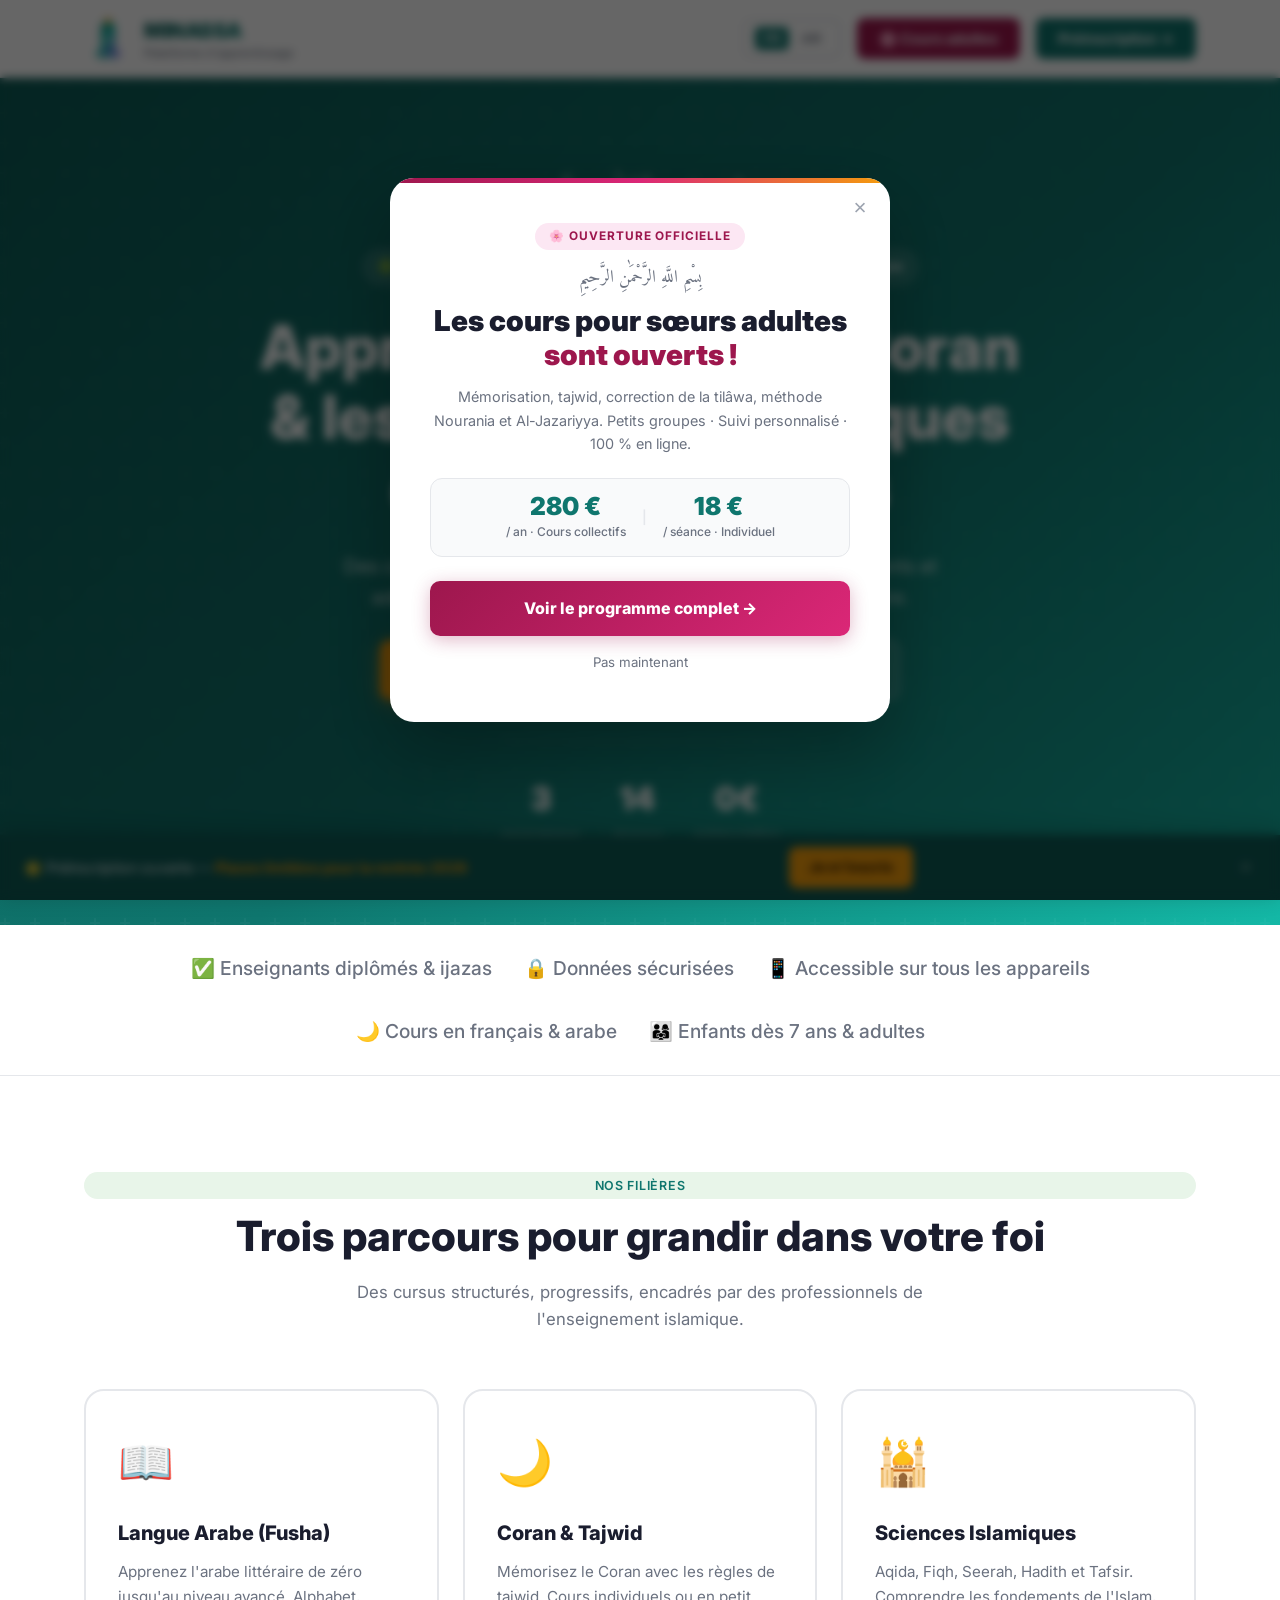
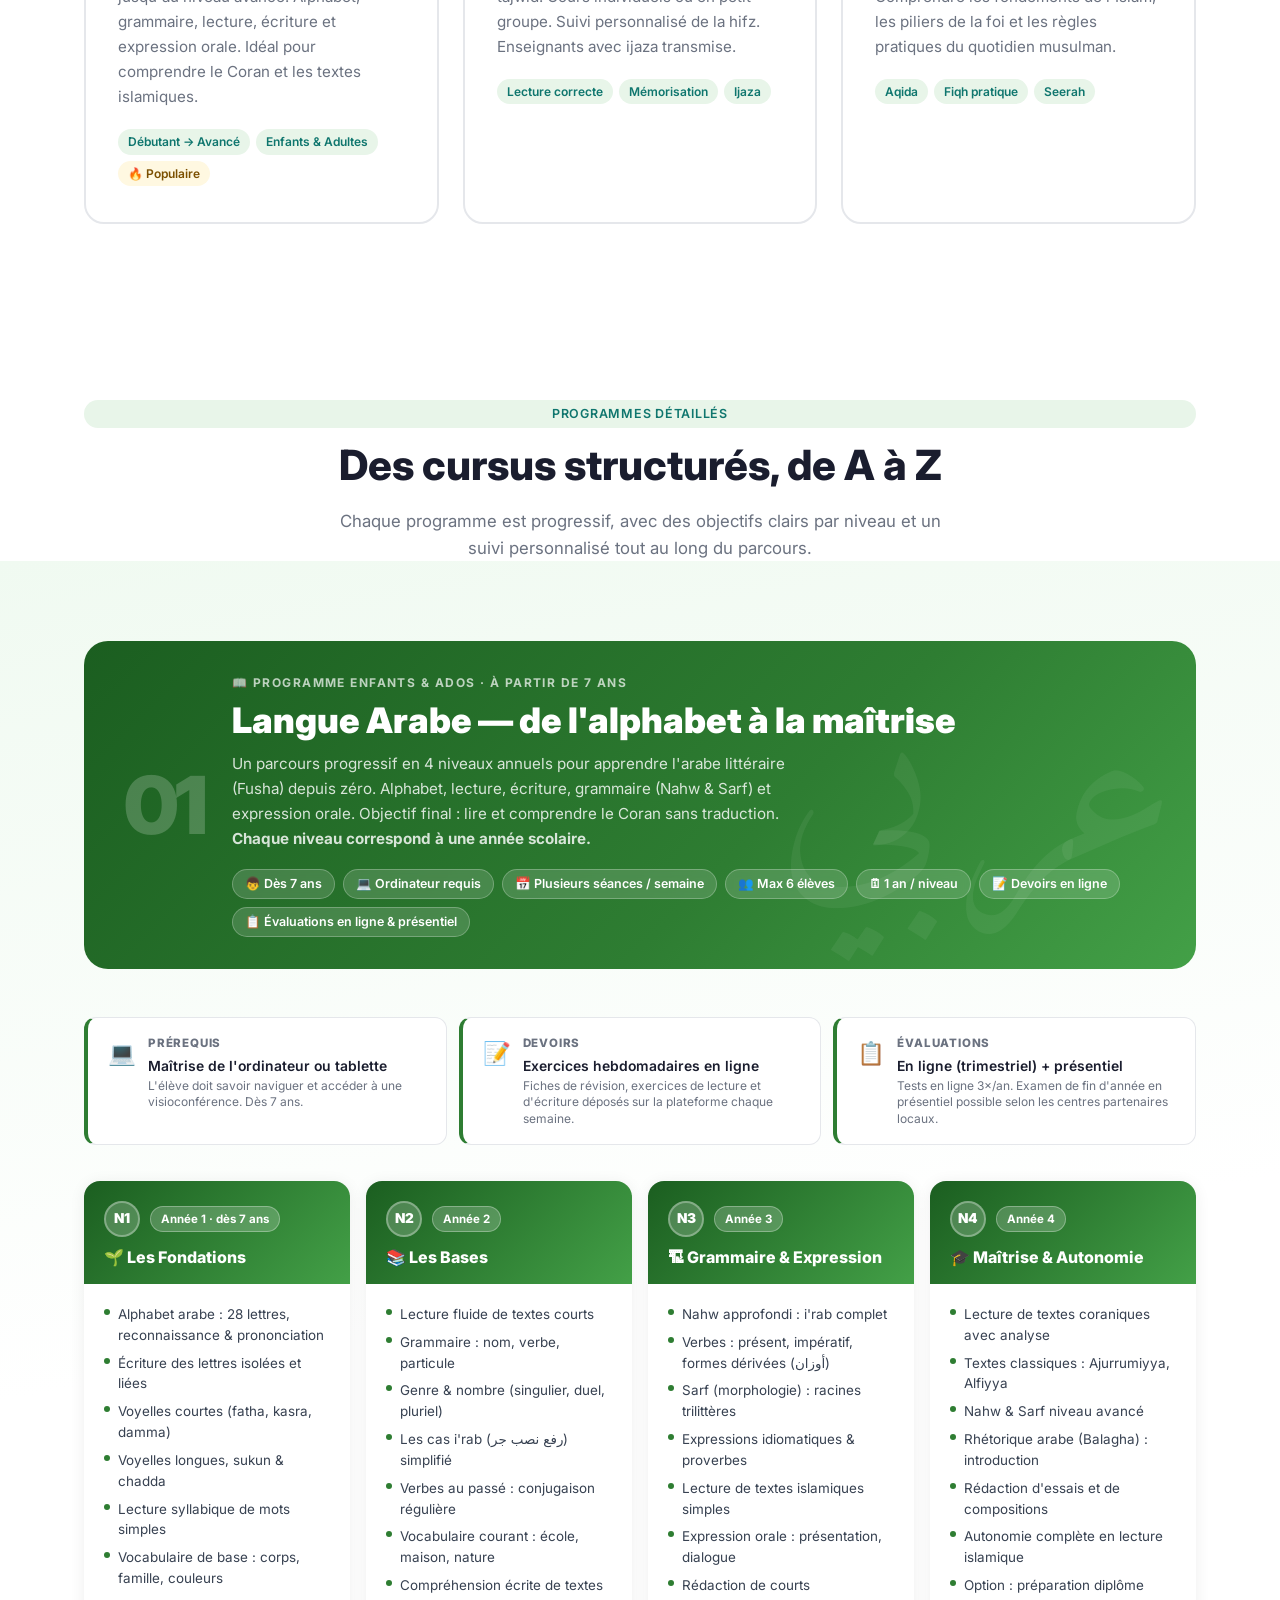
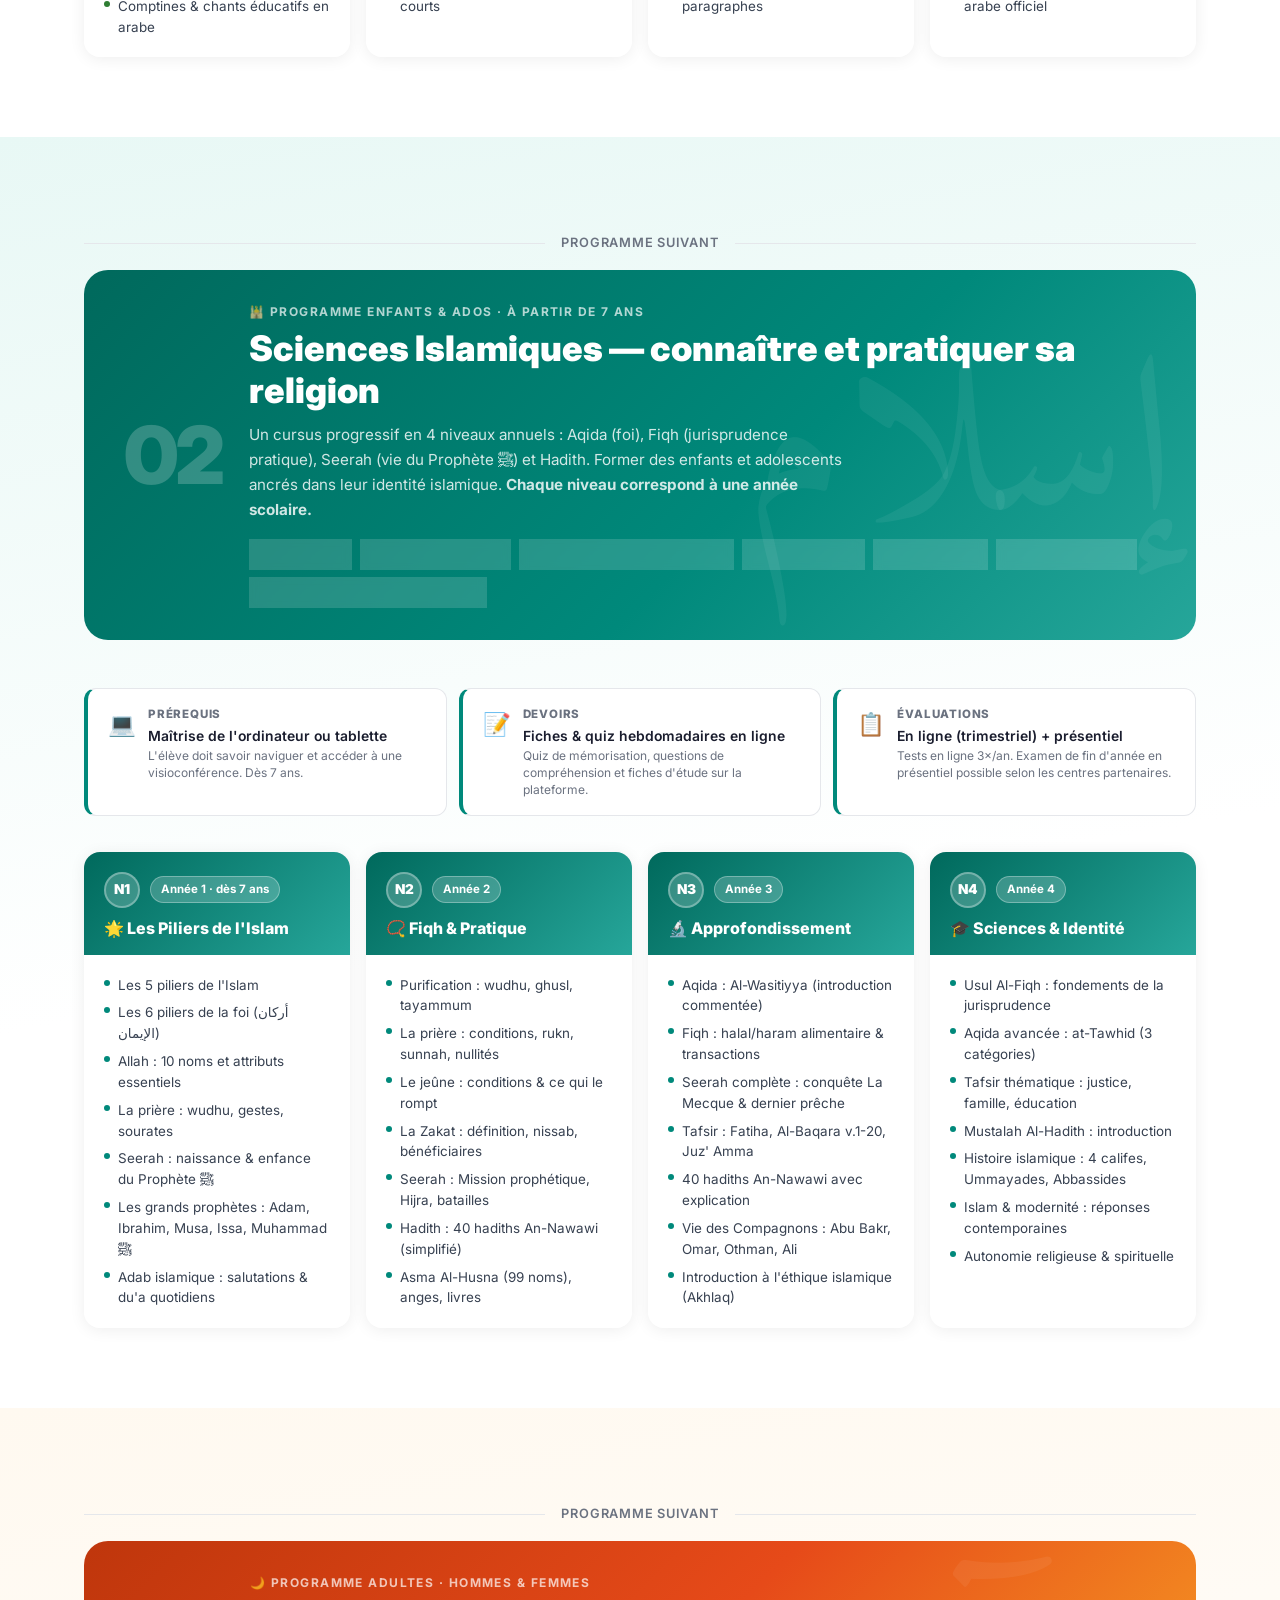
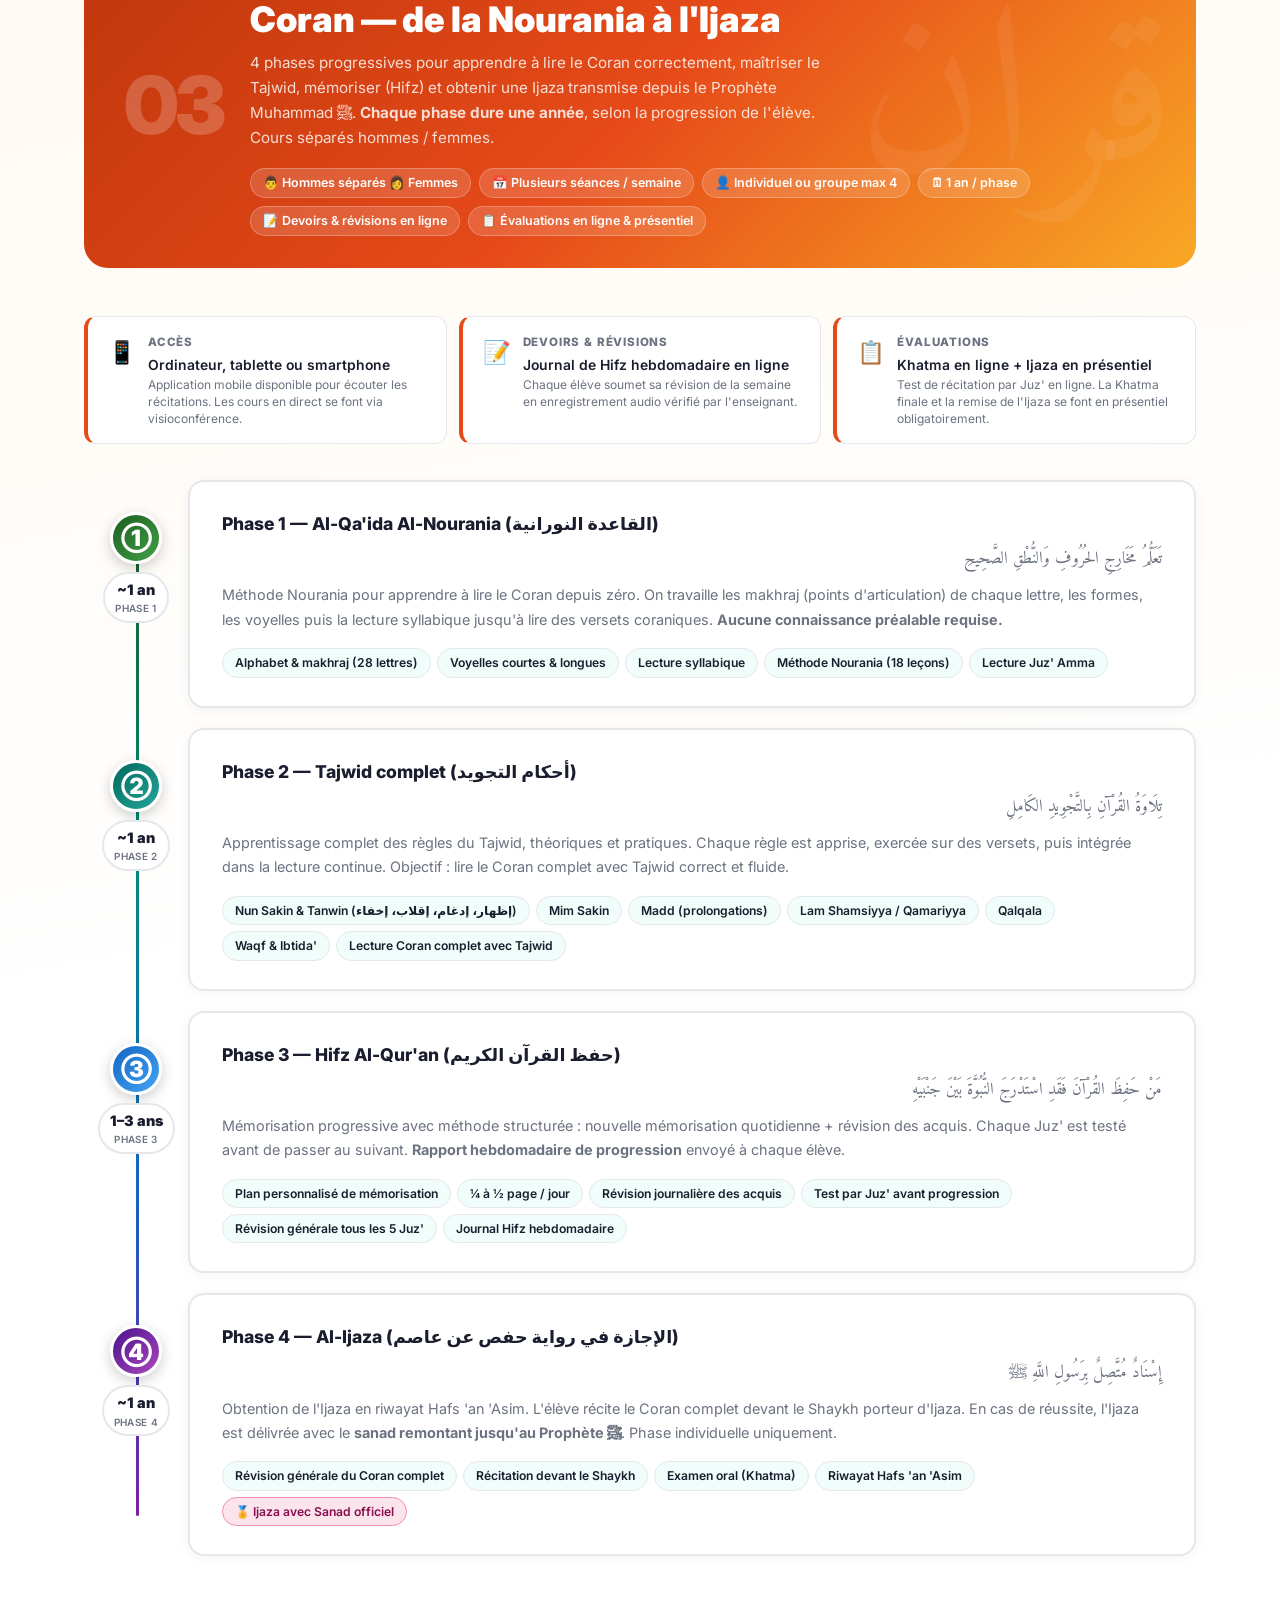
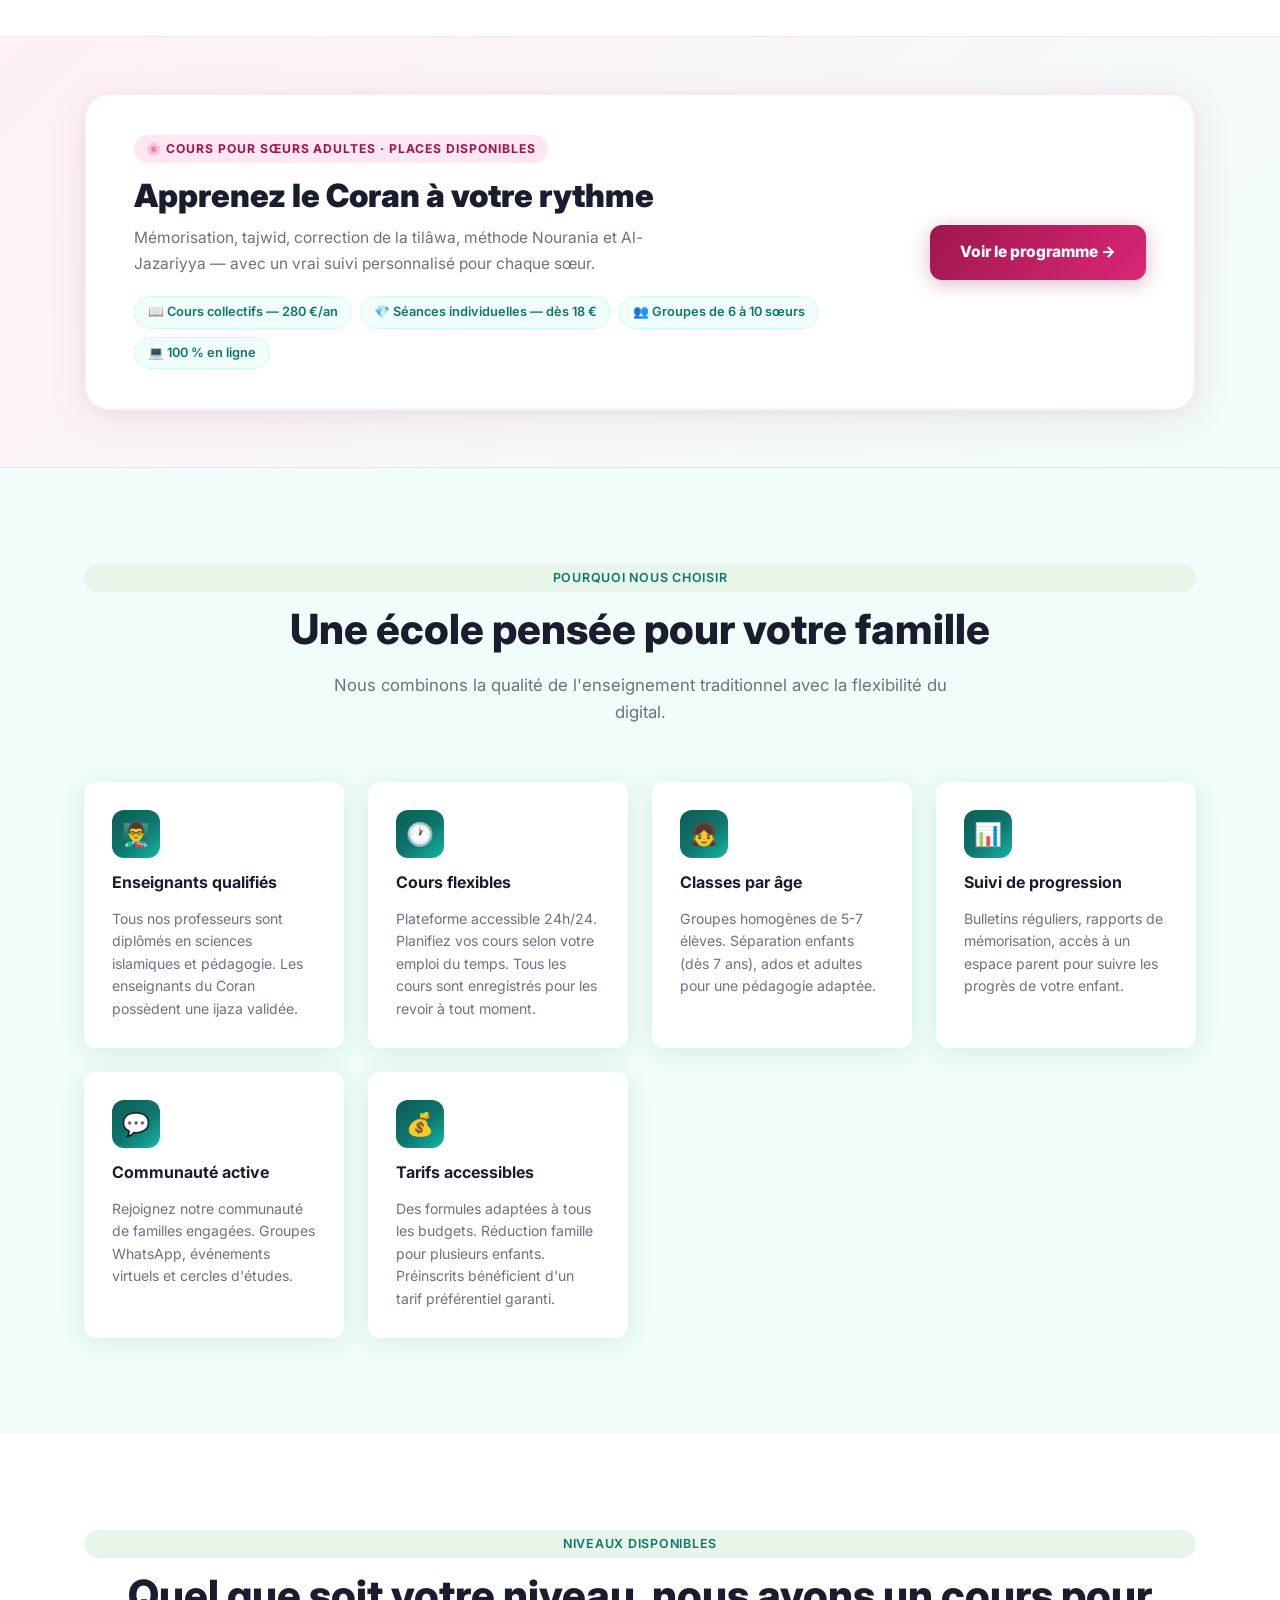
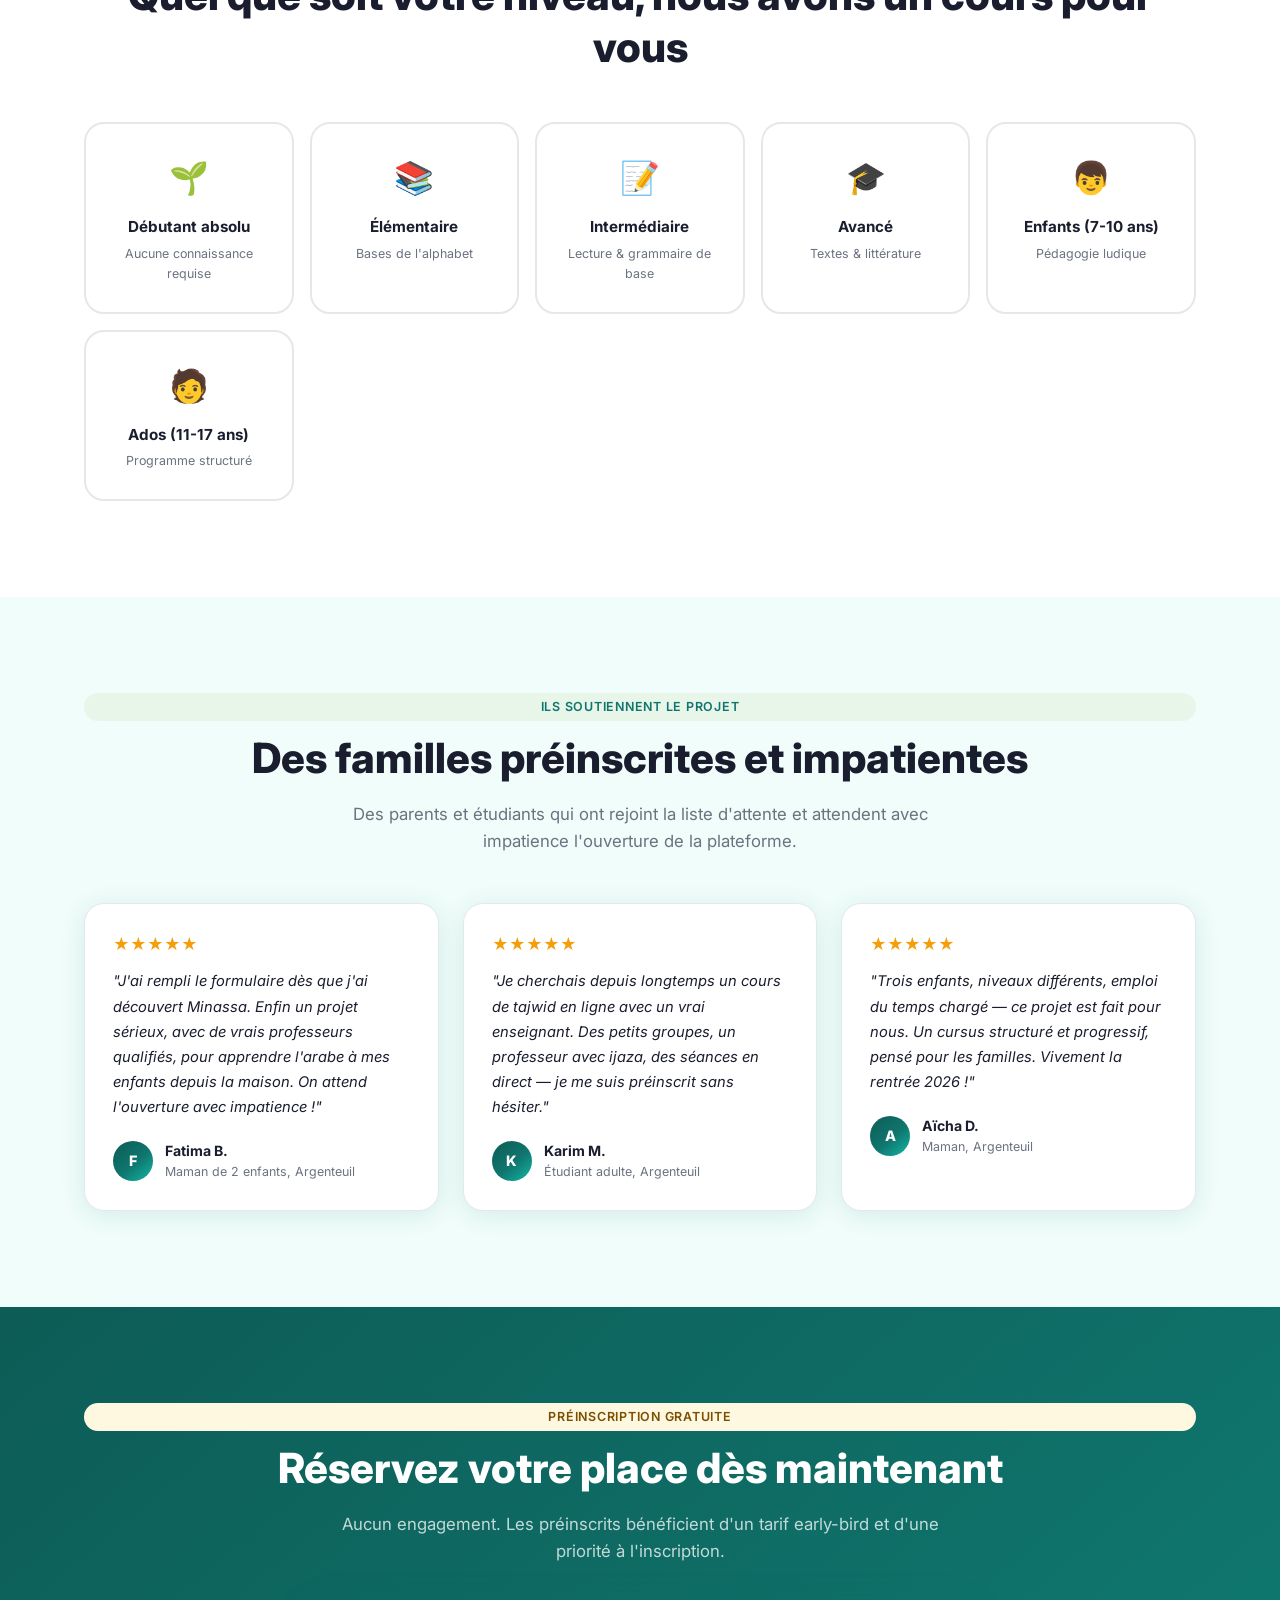
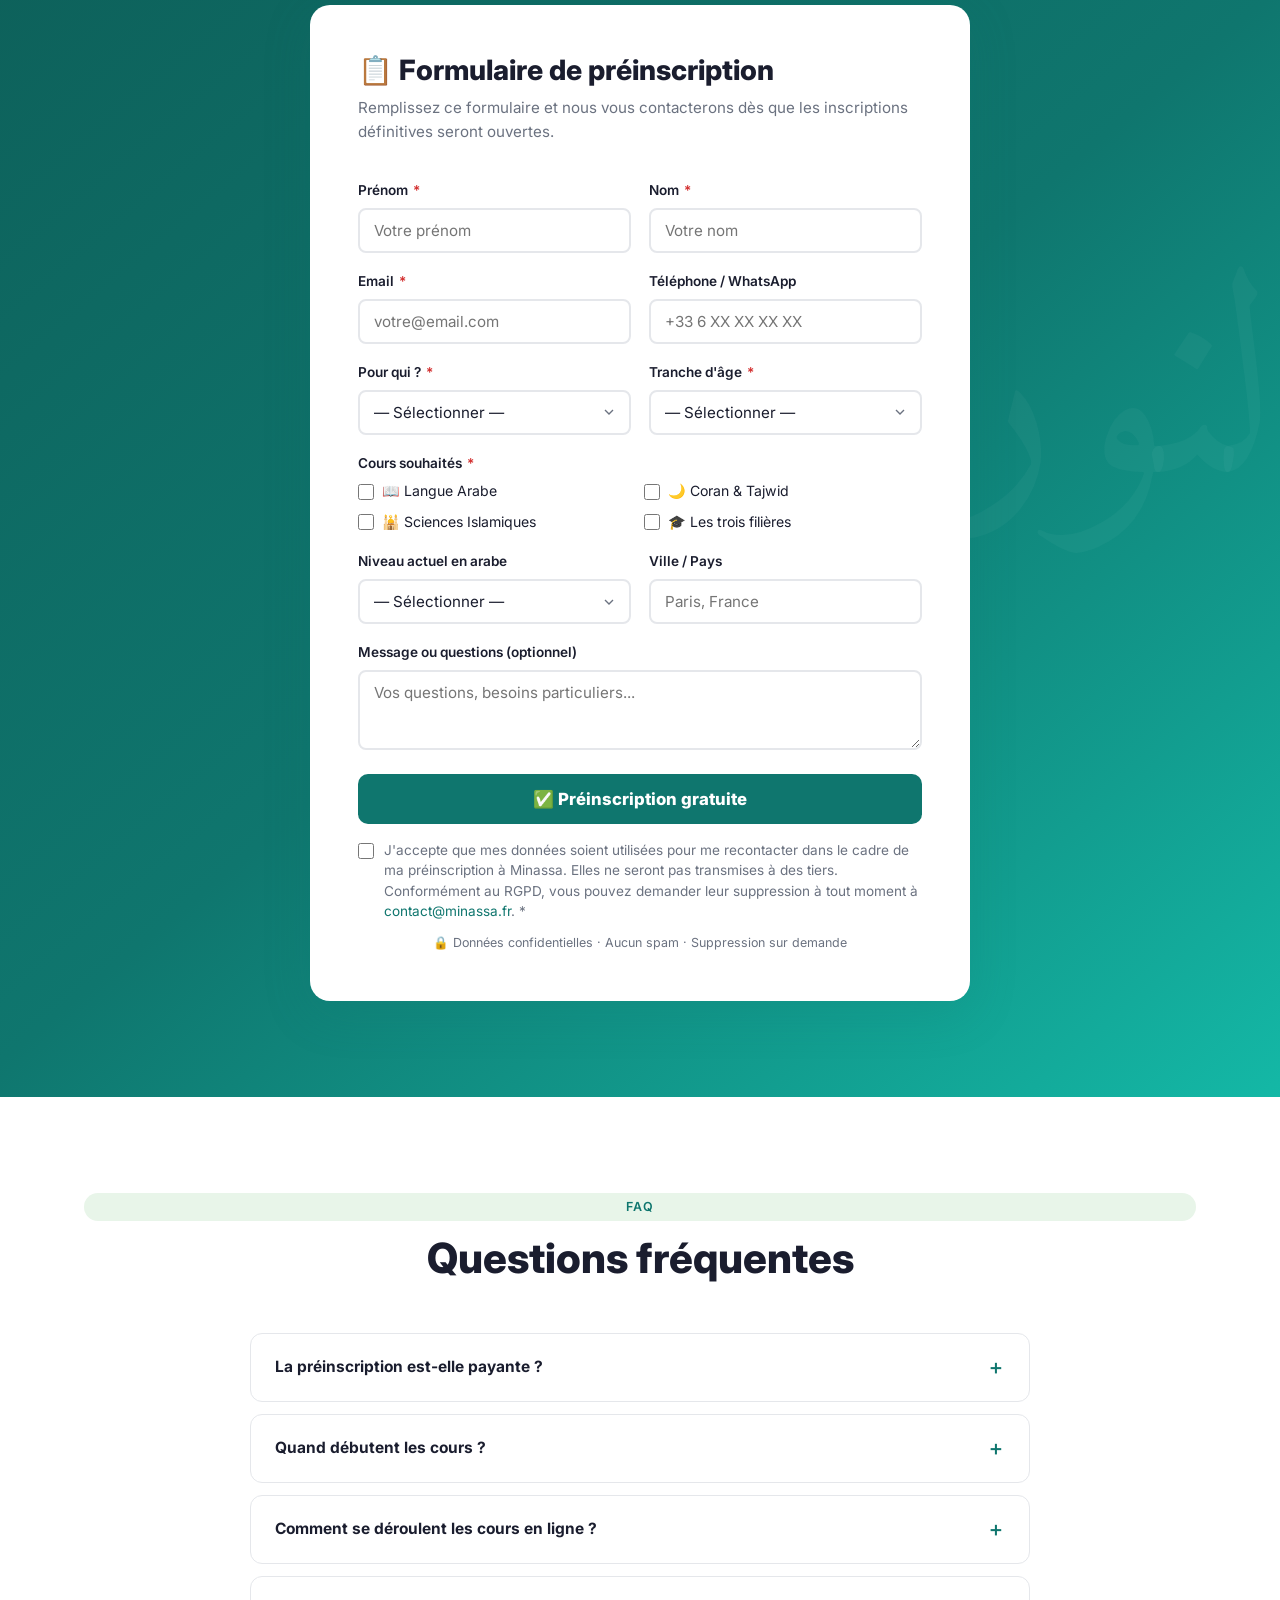
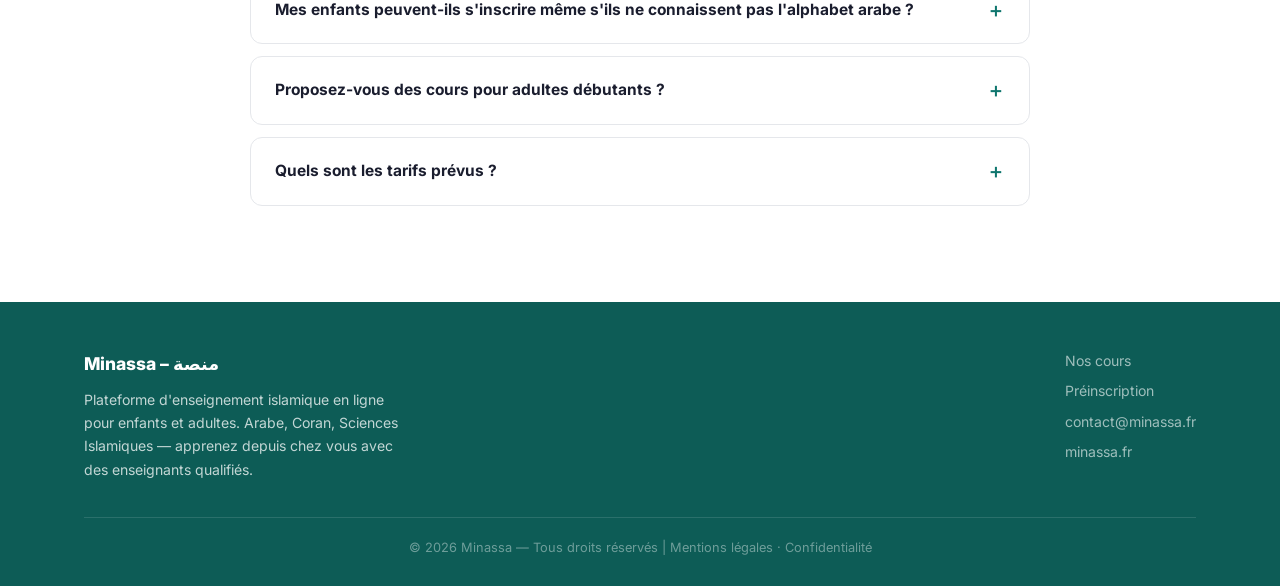
==== commit 4b322b2e: "feat: inscription adultes — formulaire, URL propre et corrections nav - Déplace cours-femmes.html → " ====
--- a/index.html
+++ b/index.html
@@ -84,8 +84,19 @@
 .lang-switcher:hover{border-color:var(--c-brand);background:var(--c-bg)}
 .lang-switcher button{background:none;border:none;padding:4px 8px;font-size:.85rem;font-weight:700;cursor:pointer;border-radius:5px;transition:all var(--t);color:var(--c-muted)}
 .lang-switcher button.active{background:var(--c-brand);color:#fff}
-.nav__cta{display:inline-flex;align-items:center;padding:9px 22px;background:var(--c-brand);color:#fff;border-radius:8px;font-weight:700;font-size:.9rem;transition:background var(--t),transform var(--t)}
+.nav__cta{display:inline-flex;align-items:center;padding:9px 22px;background:var(--c-brand);color:#fff;border-radius:8px;font-weight:700;font-size:.9rem;transition:background var(--t),transform var(--t);white-space:nowrap}
 .nav__cta:hover{background:var(--c-brand-dark);transform:translateY(-1px)}
+.nav__cta--rose{background:#9D174D}
+.nav__cta--rose:hover{background:#831843}
+@media(max-width:640px){
+  .nav{padding:10px 0}
+  .nav__inner{flex-wrap:wrap;gap:6px}
+  .nav__logo-svg{width:36px;height:36px}
+  .nav__logo-sub{display:none}
+  .nav__actions{width:100%;gap:8px}
+  .nav__cta{flex:1;justify-content:center;padding:10px 6px;font-size:.82rem}
+  .lang-switcher{display:none}
+}
 
 /* ── HERO ── */
 .hero{background:var(--grad-hero);padding:100px 0 80px;overflow:hidden;position:relative}
@@ -400,7 +411,7 @@
         <span class="popup__price-label" data-i18n="popup.price2_label">/ séance · Individuel</span>
       </div>
     </div>
-    <a href="cours-femmes.html" class="popup__cta" data-i18n="popup.cta">Voir le programme complet →</a>
+    <a href="cours-femmes/" class="popup__cta" data-i18n="popup.cta">Voir le programme complet →</a>
     <button class="popup__later" onclick="closePopup()" data-i18n="popup.later">Pas maintenant</button>
   </div>
 </div>
@@ -436,7 +447,8 @@
           <button class="lang-btn active" data-lang="fr" onclick="setLanguage('fr')">FR</button>
           <button class="lang-btn" data-lang="ar" onclick="setLanguage('ar')">AR</button>
         </div>
-        <a href="#preinscription" class="nav__cta" data-i18n="nav.cta">Inscription gratuite →</a>
+        <a href="cours-femmes/" class="nav__cta nav__cta--rose">🌸 Cours adultes</a>
+        <a href="#preinscription" class="nav__cta">Préinscription →</a>
       </div>
     </div>
   </div>
@@ -459,10 +471,6 @@
         <a href="#programmes" class="btn-secondary" data-i18n="hero.cta_secondary">Voir les programmes ↓</a>
       </div>
       <div class="hero__counter">
-        <div class="hero__stat">
-          <div class="hero__stat-num" id="counter-inscrit">0</div>
-          <div class="hero__stat-label" data-i18n="hero.stat1_label">préinscrits</div>
-        </div>
         <div class="hero__stat">
           <div class="hero__stat-num">3</div>
           <div class="hero__stat-label" data-i18n="hero.stat2_label">programmes</div>
@@ -989,7 +997,7 @@
           <span class="femmes-teaser__pill" data-i18n="femmes.pill4">💻 100 % en ligne</span>
         </div>
       </div>
-      <a href="cours-femmes.html" class="femmes-teaser__cta" data-i18n="femmes.cta">Voir le programme →</a>
+      <a href="cours-femmes/" class="femmes-teaser__cta" data-i18n="femmes.cta">Voir le programme →</a>
     </div>
   </div>
 </div>
@@ -1417,10 +1425,6 @@
   }, 16);
 }
 
-window.addEventListener('load', () => {
-  animateCounter(document.getElementById('counter-inscrit'), 127, 1500);
-});
-
 // ═══════════════════════════════════════════════════════
 // STICKY BANNER
 // ═══════════════════════════════════════════════════════
@@ -1435,7 +1439,7 @@
 // FORM SUBMISSION
 // ═══════════════════════════════════════════════════════
 
-const APPS_SCRIPT_URL = 'https://script.google.com/macros/s/AKfycbwzbxqxKVishHGDgWJAf8JTvc_KZn8L_kSlg6sSrZSeAFMgnH6oPfk3ytq96sU6OXk/exec'; // TODO: Add your Apps Script URL
+const APPS_SCRIPT_URL = 'https://script.google.com/macros/s/AKfycbyLIWiRL4jLl5cuLMoyVVNfXkXkCvWPXDHFuRia8gsbn9lGSz3HLxB-bK_s1Mdz-2mq/exec';
 
 document.getElementById('registration-form').addEventListener('submit', async function(e) {
   e.preventDefault();
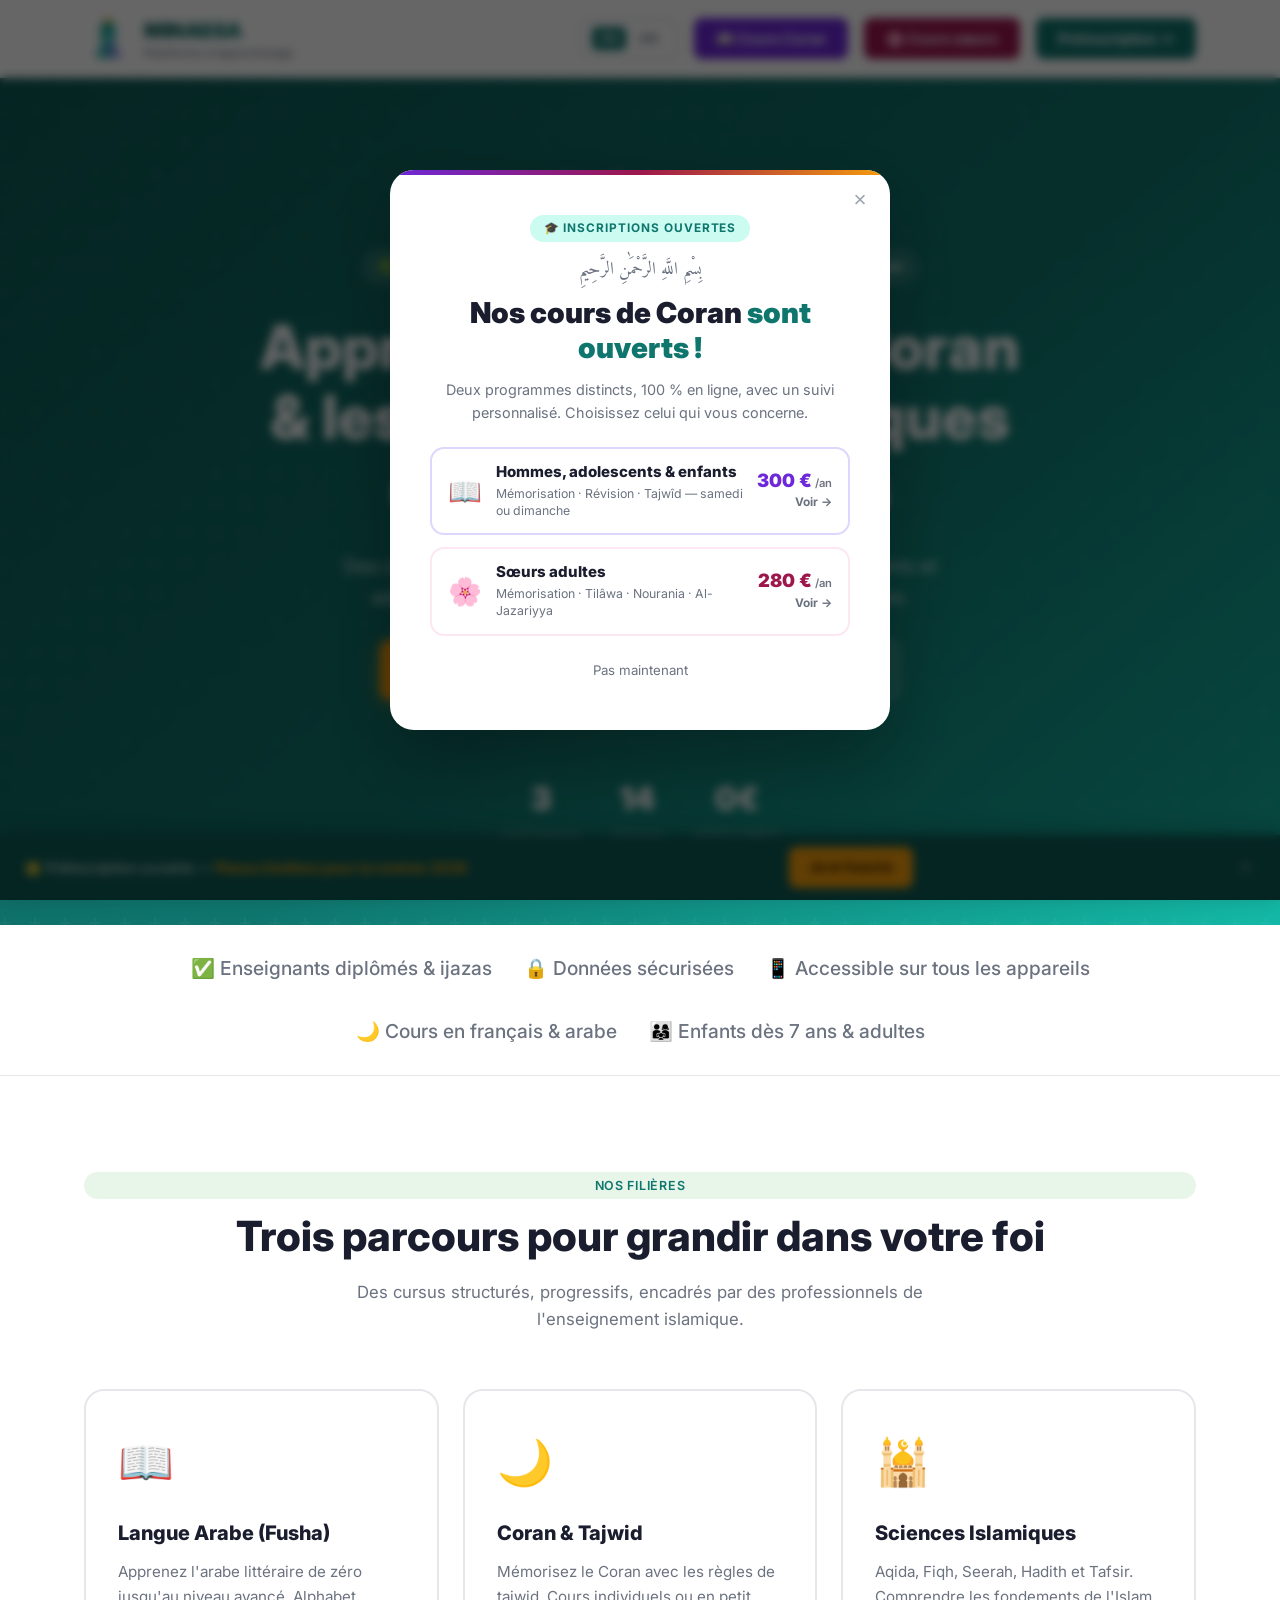
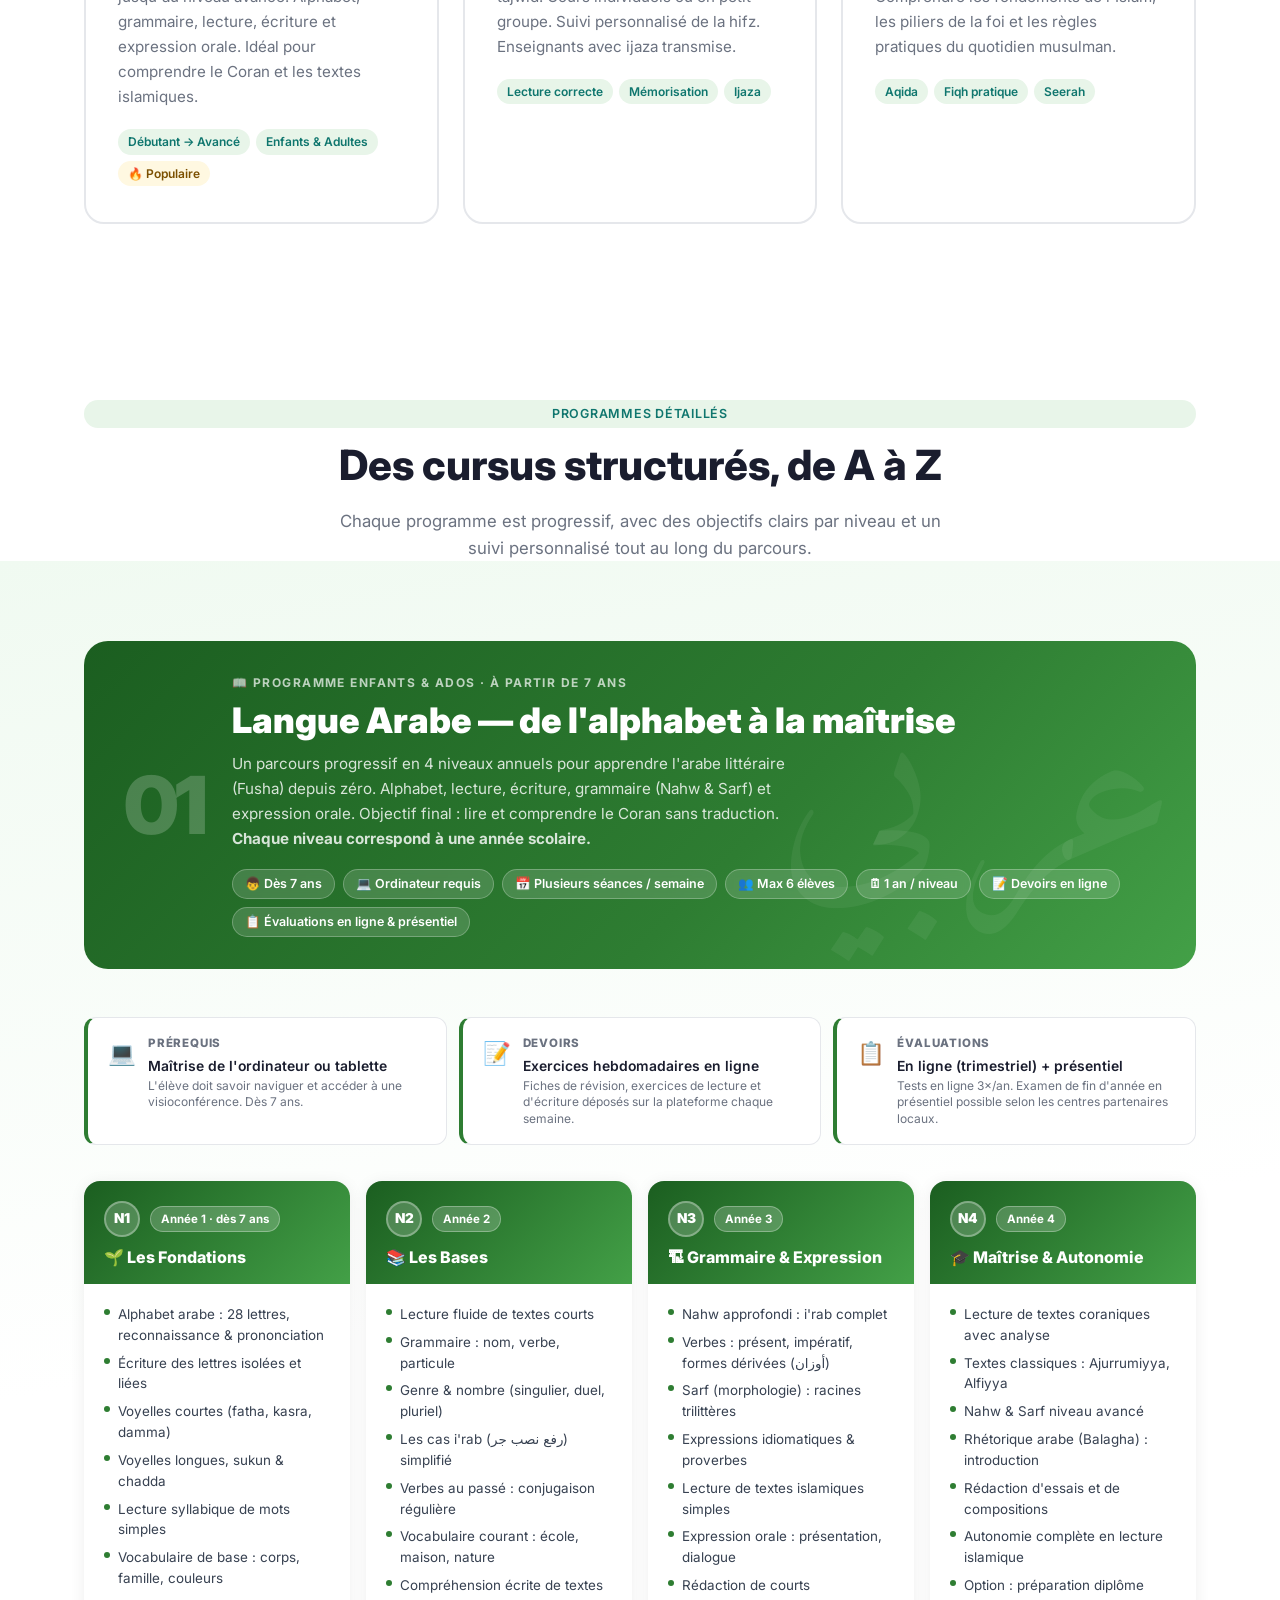
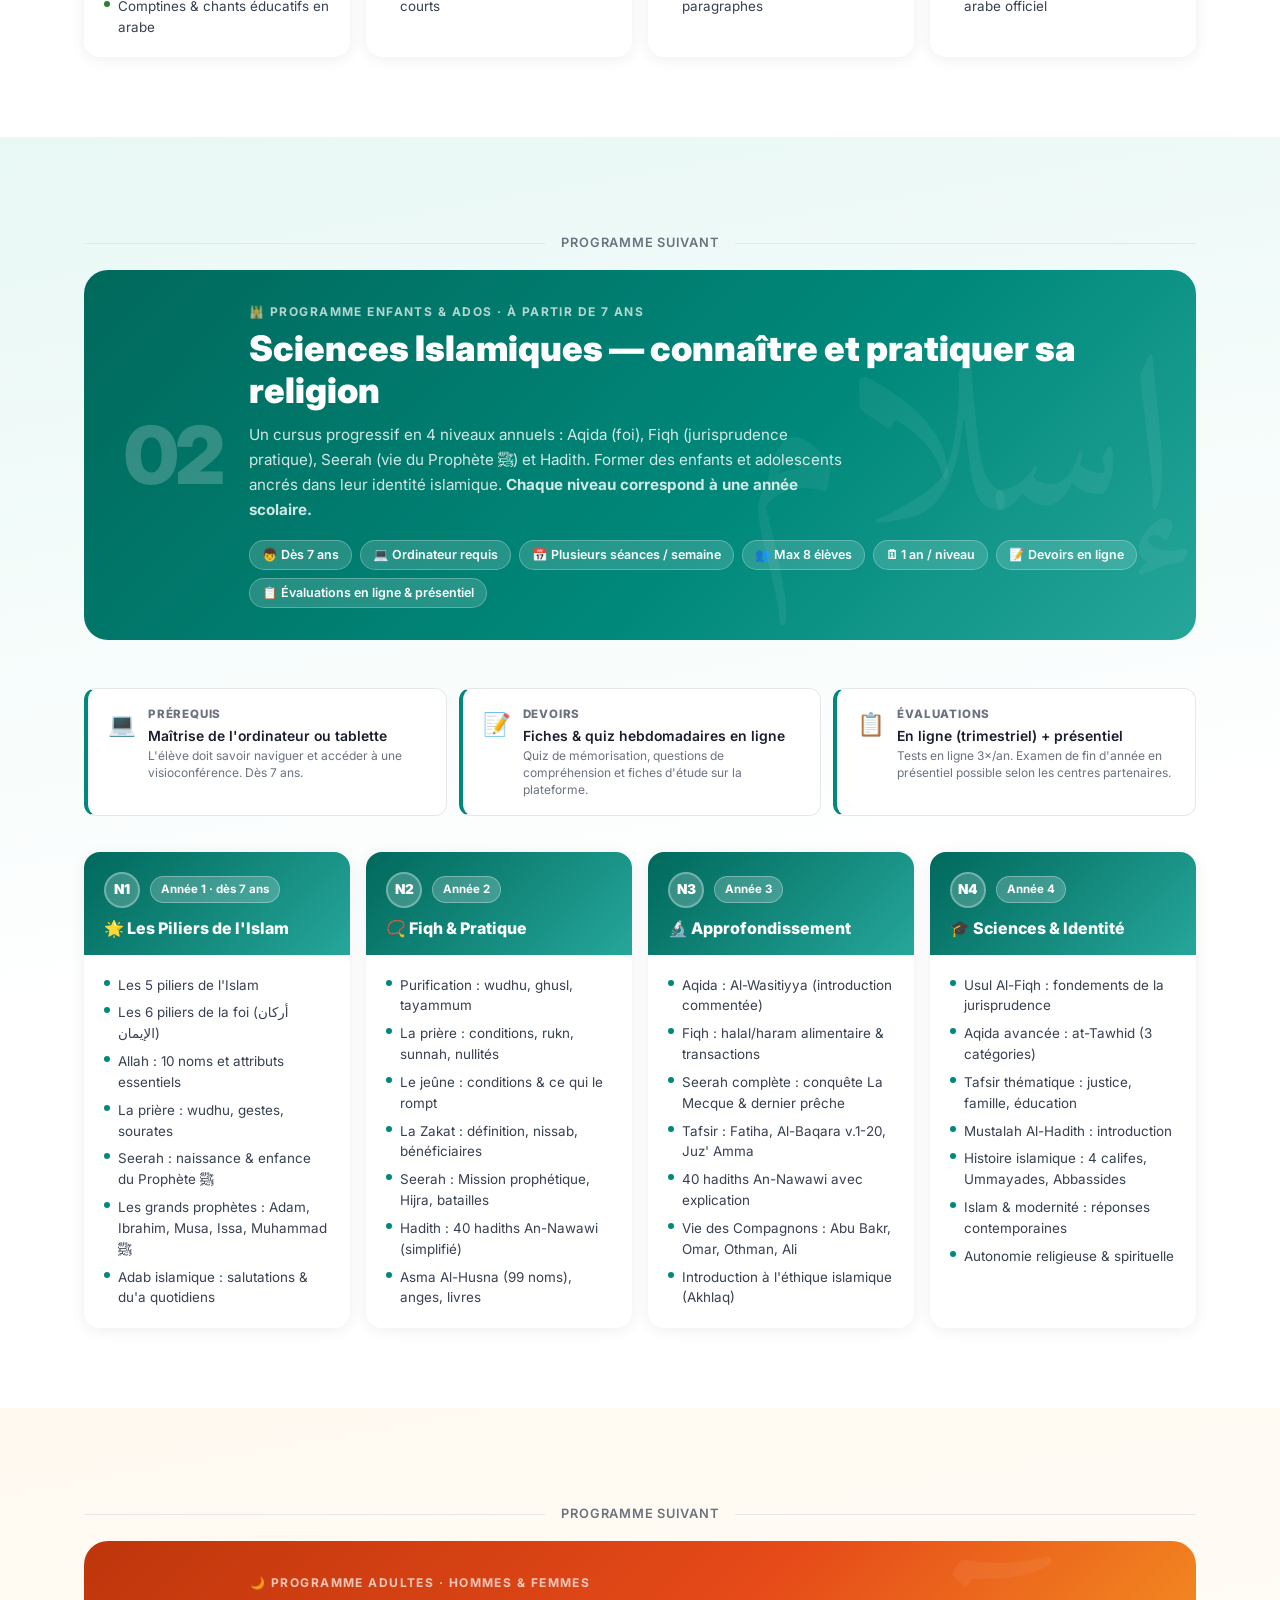
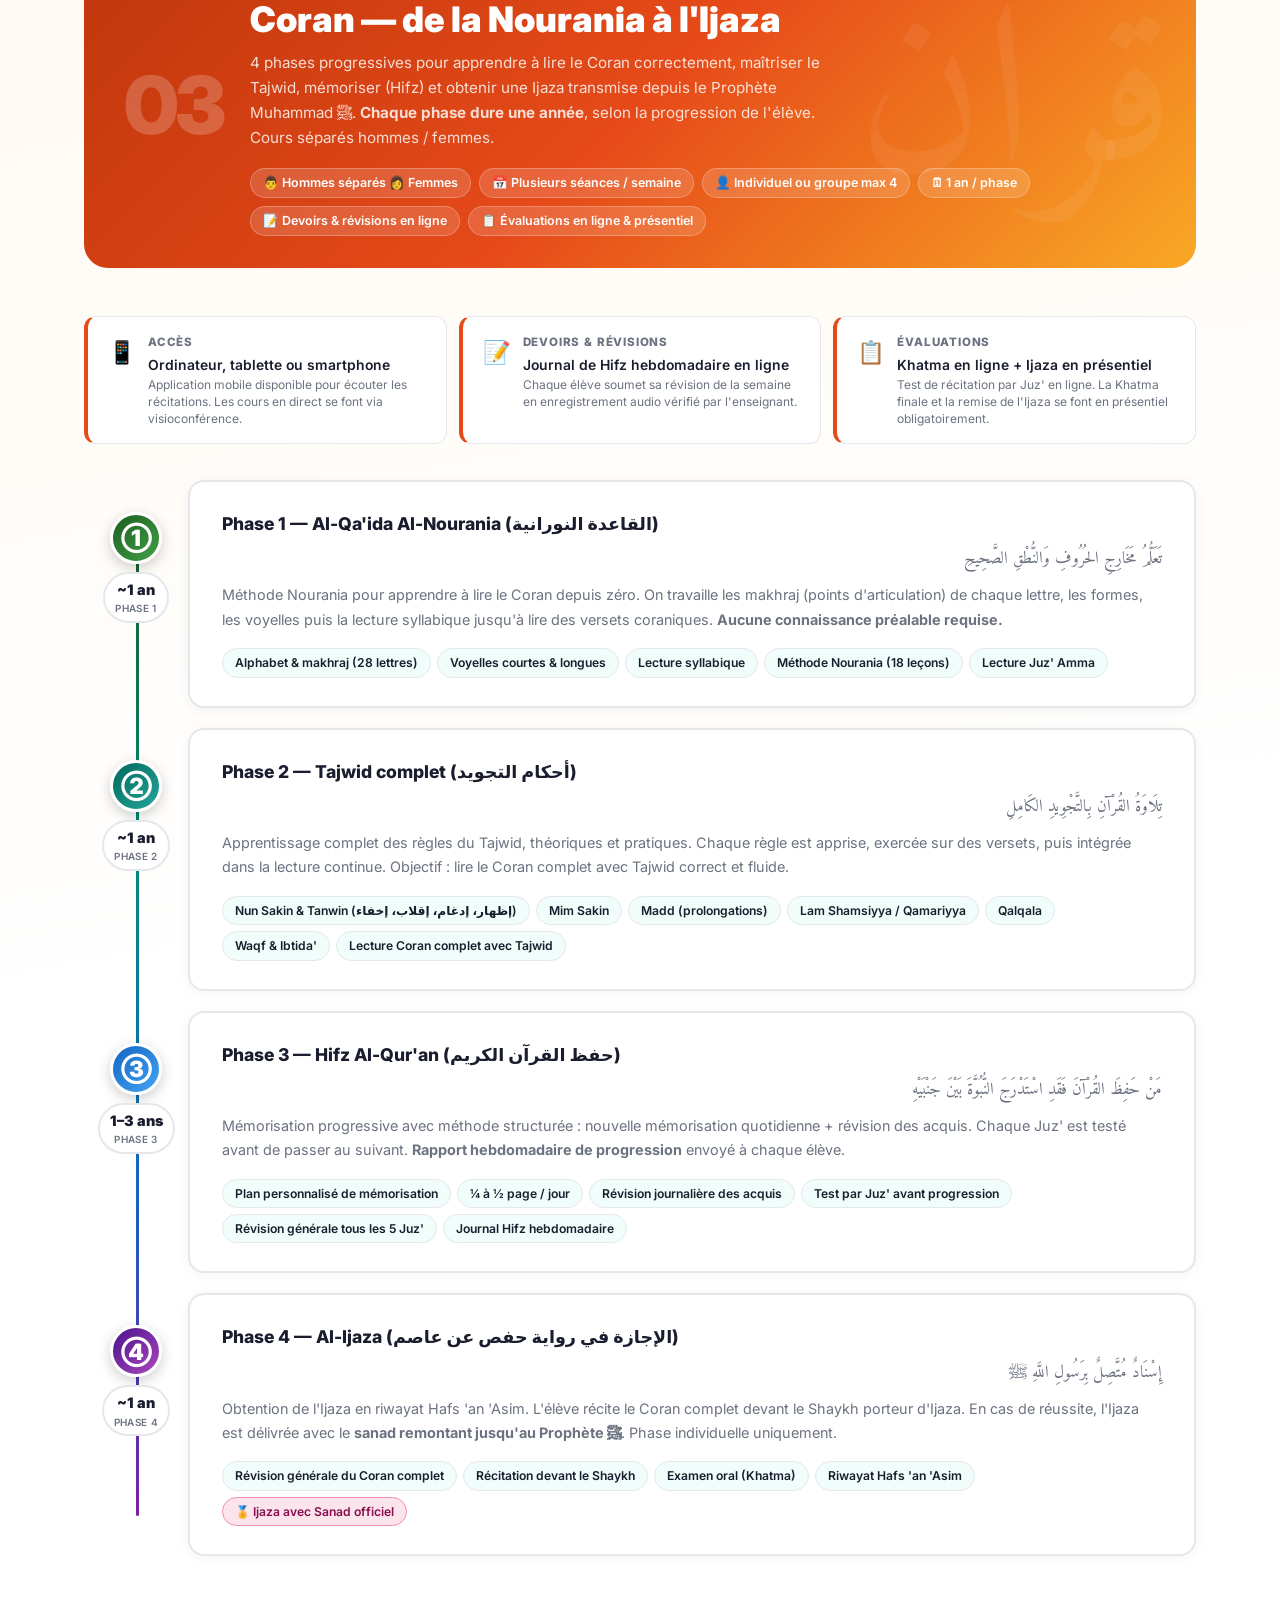
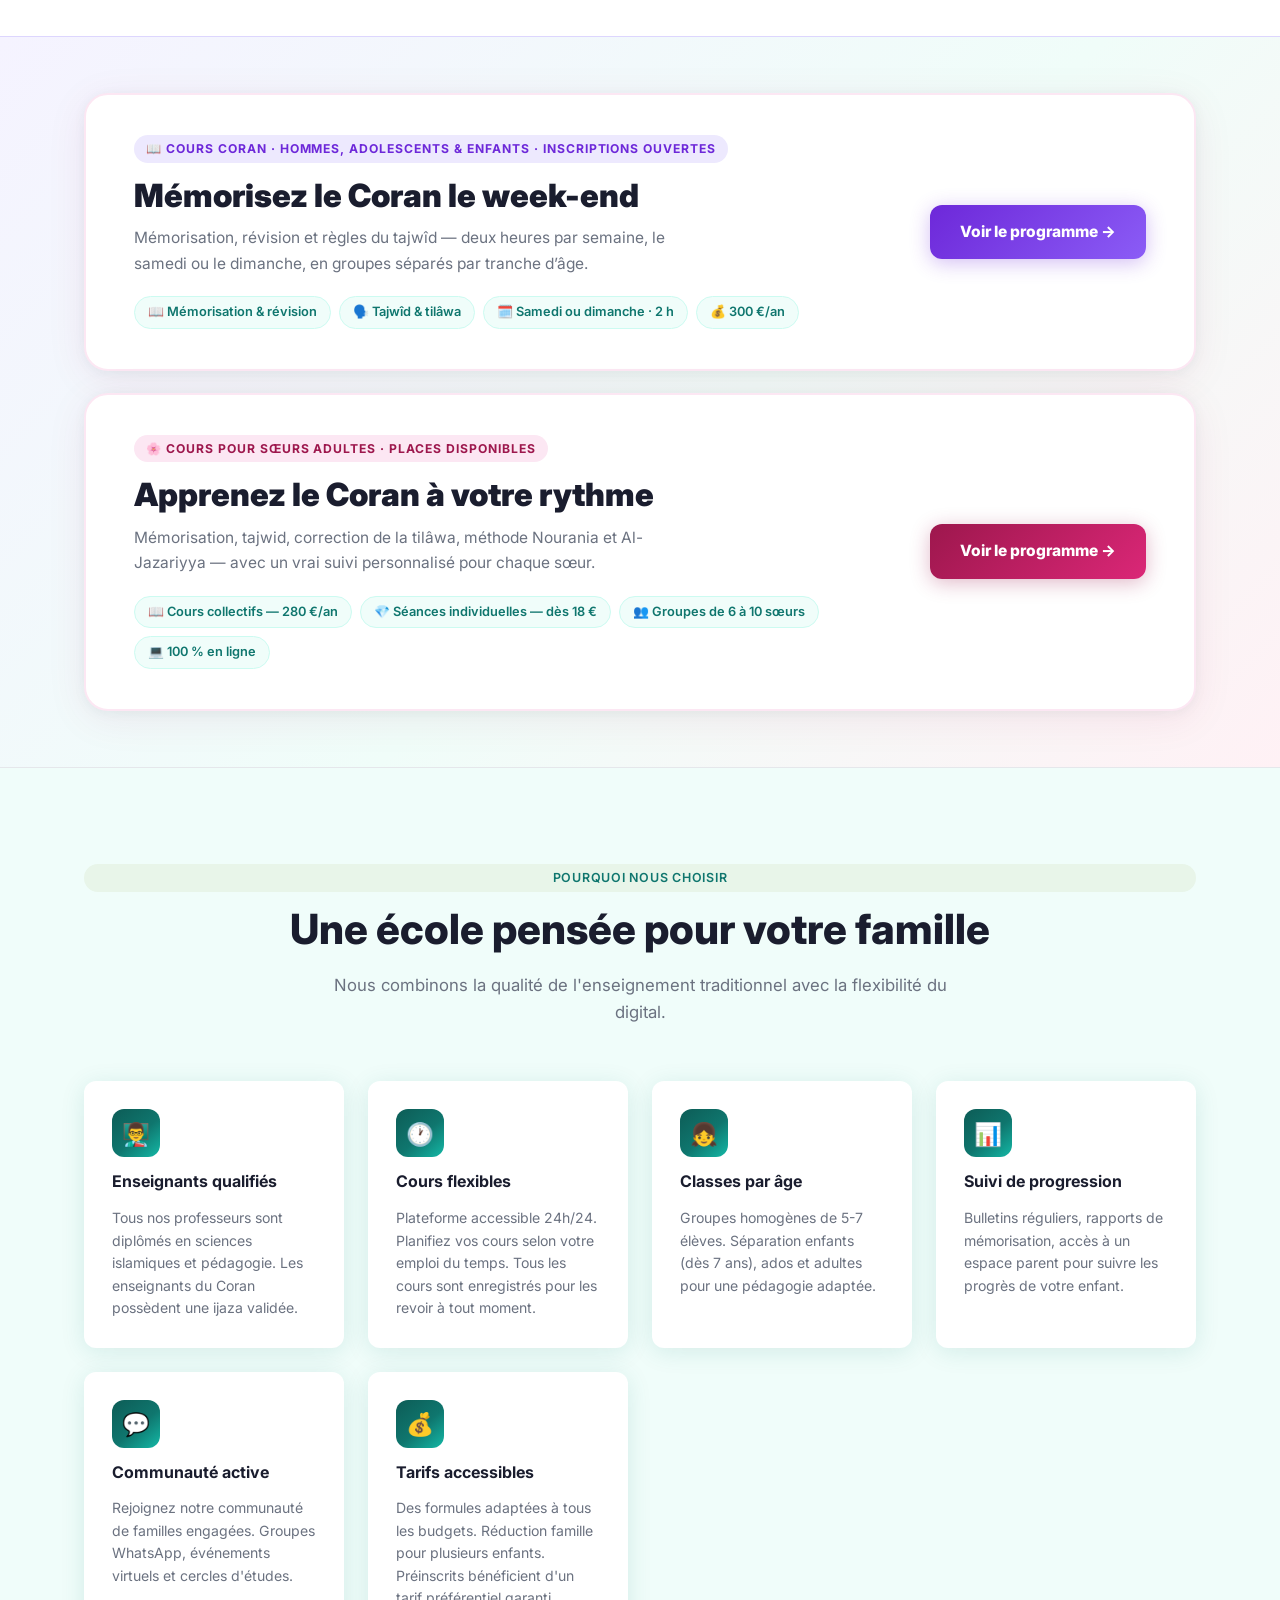
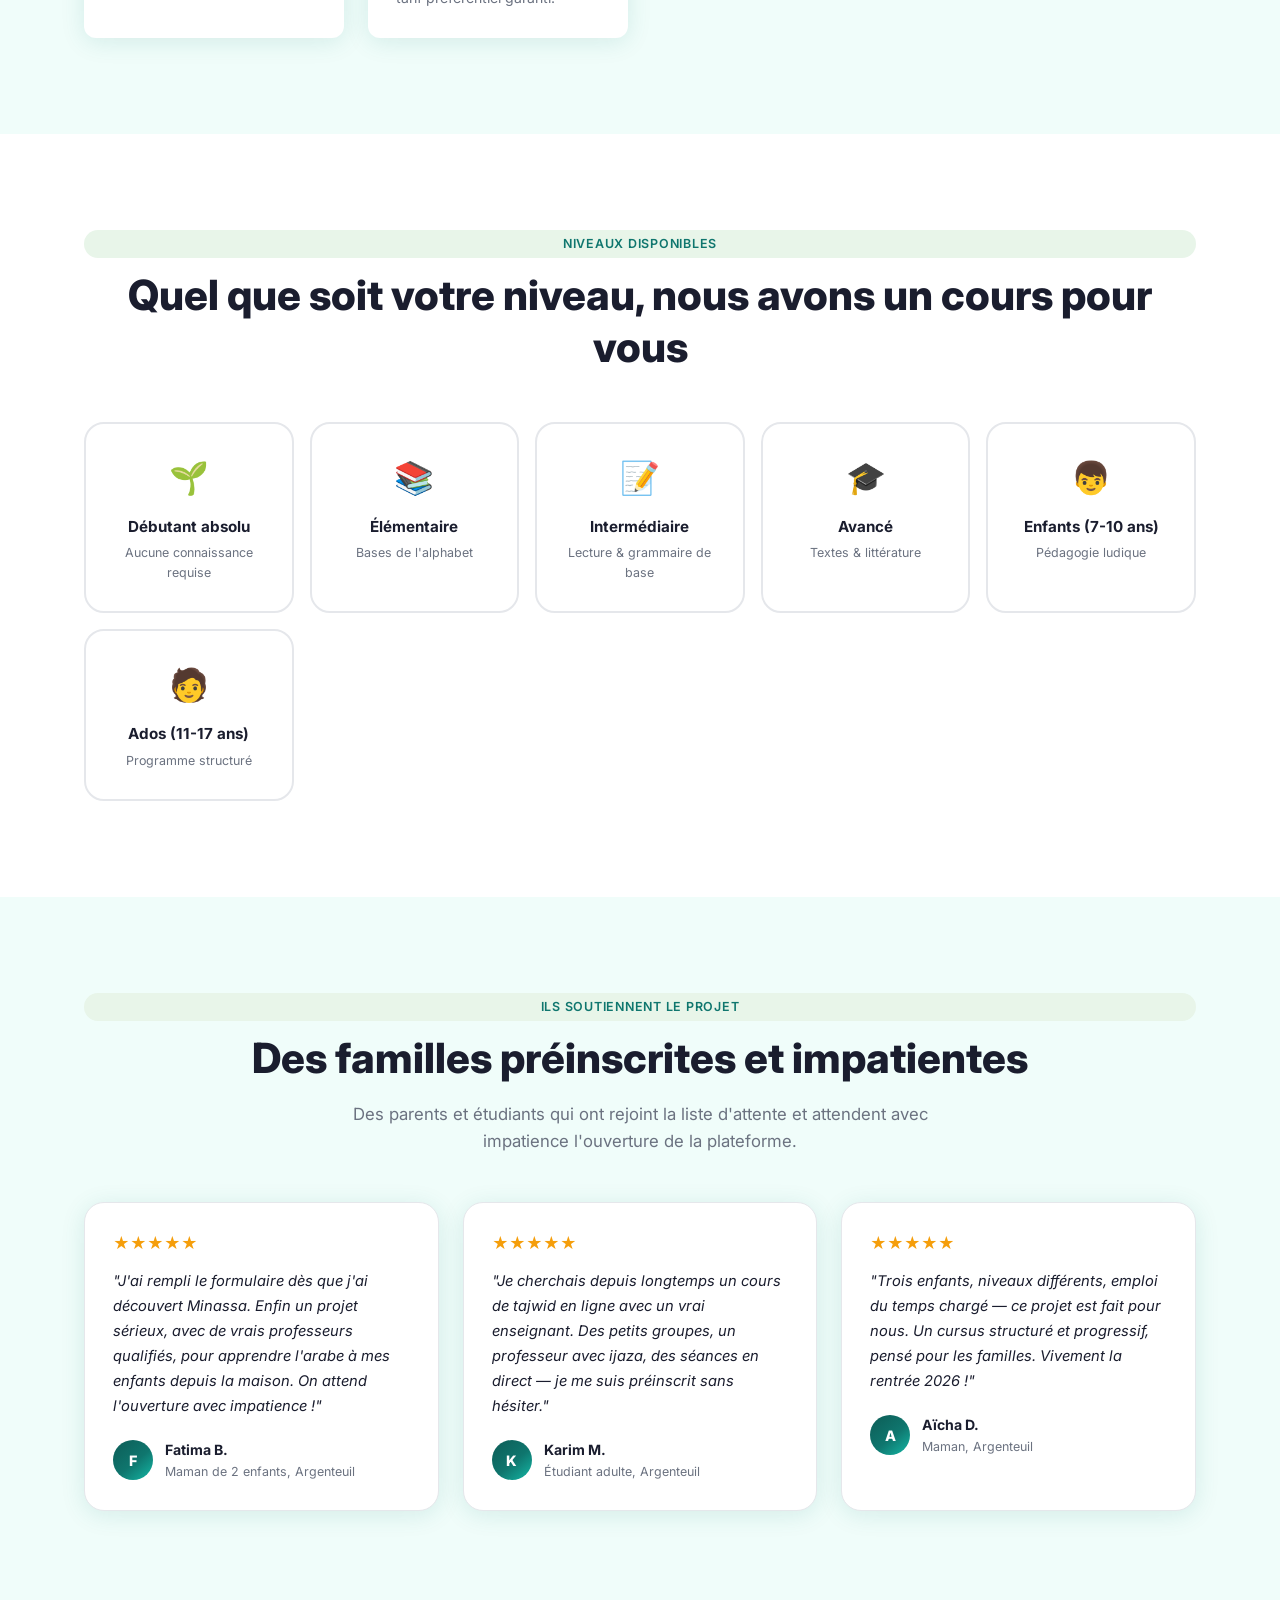
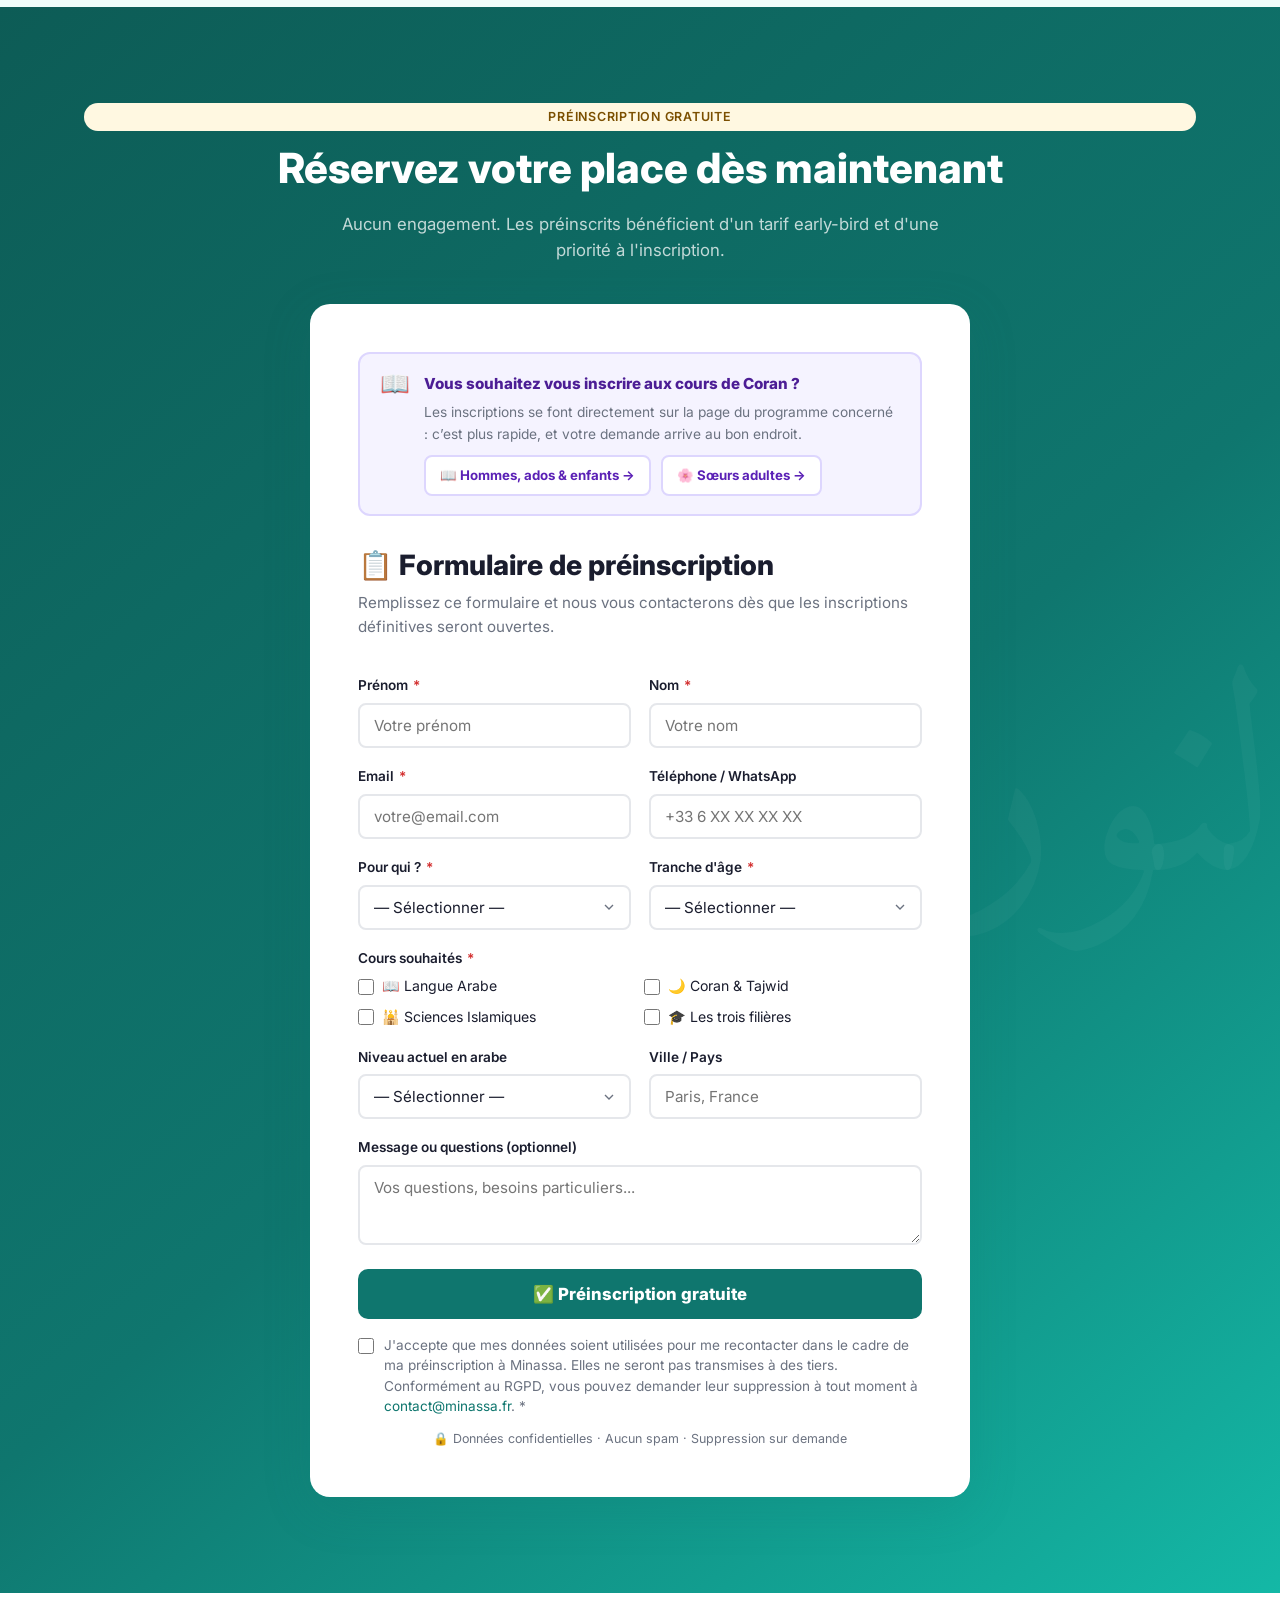
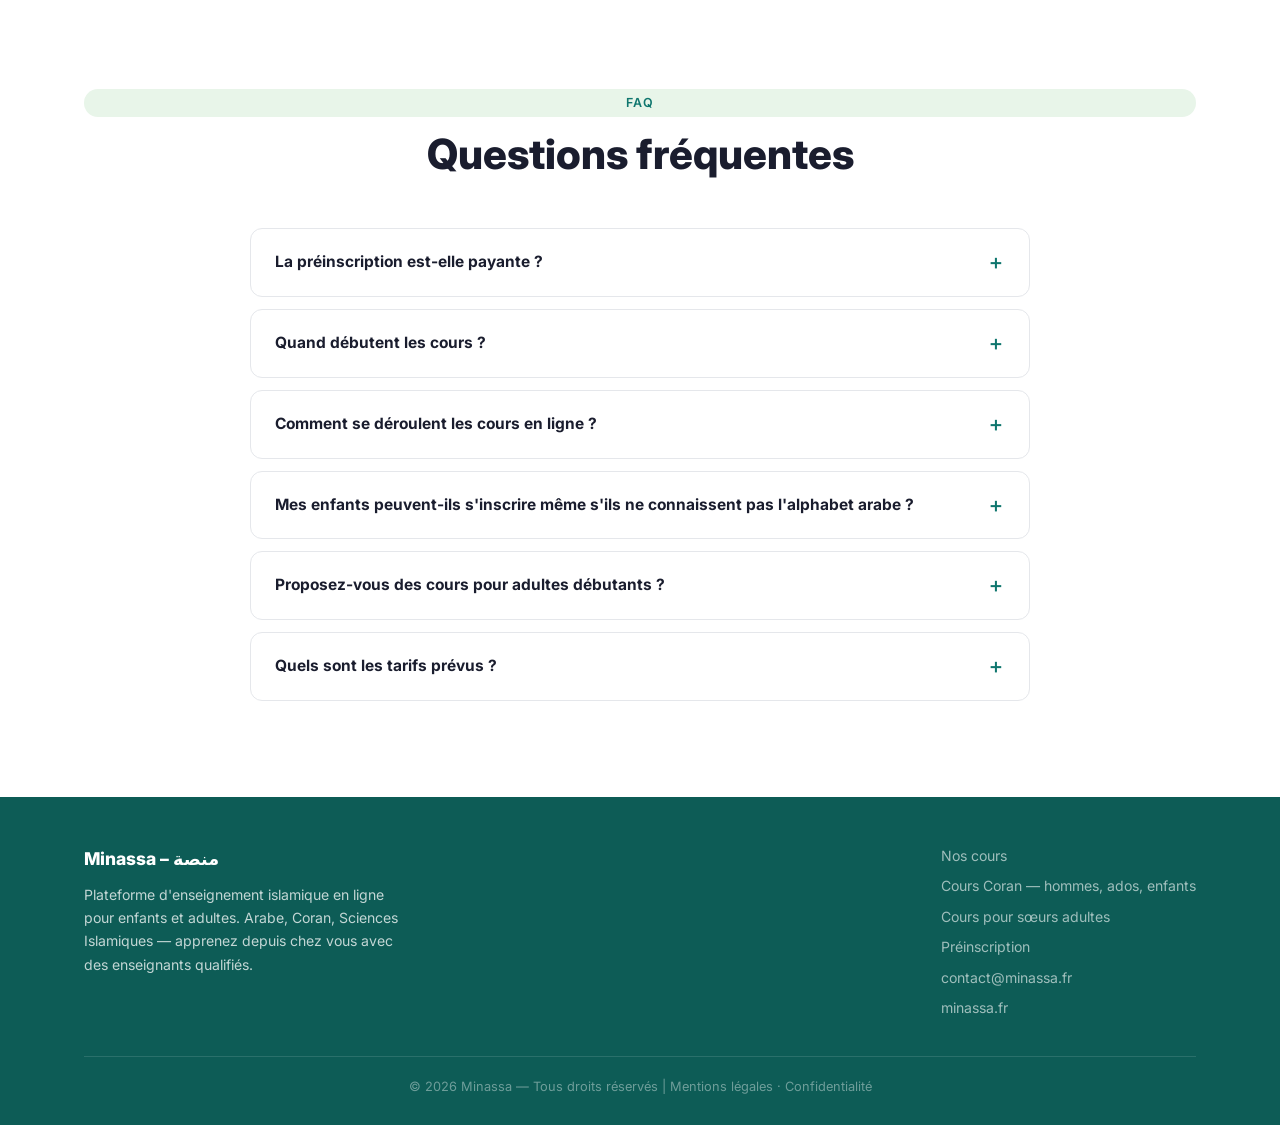
==== commit 4c952608: "feat(accueil): annonce les cours Coran aux côtés des cours pour soeurs Le popup d'ouverture présente" ====
--- a/index.html
+++ b/index.html
@@ -88,13 +88,17 @@
 .nav__cta:hover{background:var(--c-brand-dark);transform:translateY(-1px)}
 .nav__cta--rose{background:#9D174D}
 .nav__cta--rose:hover{background:#831843}
+.nav__cta--violet{background:#6D28D9}
+.nav__cta--violet:hover{background:#5B21B6}
 @media(max-width:640px){
   .nav{padding:10px 0}
   .nav__inner{flex-wrap:wrap;gap:6px}
   .nav__logo-svg{width:36px;height:36px}
   .nav__logo-sub{display:none}
-  .nav__actions{width:100%;gap:8px}
+  .nav__actions{width:100%;gap:8px;flex-wrap:wrap}
   .nav__cta{flex:1;justify-content:center;padding:10px 6px;font-size:.82rem}
+  .nav__cta--offer{flex:1 1 40%}
+  .nav__cta--main{flex:1 1 100%}
   .lang-switcher{display:none}
 }
 
@@ -158,6 +162,13 @@
 .form-card{background:#fff;border-radius:var(--radius-lg);padding:48px;box-shadow:var(--shadow-lg);max-width:660px;margin:0 auto;position:relative;z-index:1}
 .form-card__title{font-size:1.75rem;font-weight:800;color:var(--c-text);margin-bottom:8px}
 .form-card__sub{font-size:.95rem;color:var(--c-muted);margin-bottom:36px}
+.form-redirect{display:flex;align-items:flex-start;gap:14px;padding:18px 20px;margin-bottom:32px;background:#F5F3FF;border:2px solid #DDD6FE;border-radius:var(--radius)}
+.form-redirect__icon{font-size:1.5rem;line-height:1;flex-shrink:0}
+.form-redirect strong{display:block;font-size:.95rem;font-weight:800;color:#4C1D95;margin-bottom:4px}
+.form-redirect p{font-size:.86rem;color:var(--c-muted);line-height:1.6;margin-bottom:10px}
+.form-redirect__links{display:flex;flex-wrap:wrap;gap:10px}
+.form-redirect__links a{display:inline-flex;align-items:center;padding:8px 14px;border-radius:8px;background:#fff;border:2px solid #DDD6FE;color:#5B21B6;font-size:.83rem;font-weight:700;transition:all var(--t)}
+.form-redirect__links a:hover{border-color:#6D28D9;transform:translateY(-1px)}
 .form-grid{display:grid;grid-template-columns:1fr 1fr;gap:18px}
 .form-group{display:flex;flex-direction:column;gap:6px}
 .form-group--full{grid-column:1/-1}
@@ -351,15 +362,32 @@
 .popup-overlay.visible{opacity:1;pointer-events:all}
 .popup-card{background:#fff;border-radius:24px;padding:44px 40px;max-width:500px;width:100%;position:relative;text-align:center;box-shadow:0 28px 72px rgba(0,0,0,.28);transform:translateY(24px) scale(.97);transition:transform .38s cubic-bezier(.34,1.4,.64,1);overflow:hidden}
 .popup-overlay.visible .popup-card{transform:translateY(0) scale(1)}
-.popup-card::before{content:'';position:absolute;top:0;left:0;right:0;height:5px;background:linear-gradient(90deg,#9D174D,#DB2777,#F59E0B)}
+.popup-card::before{content:'';position:absolute;top:0;left:0;right:0;height:5px;background:linear-gradient(90deg,#6D28D9,#9D174D,#F59E0B)}
 .popup-close{position:absolute;top:14px;right:14px;background:none;border:none;font-size:1.4rem;color:#9ca3af;cursor:pointer;width:32px;height:32px;display:flex;align-items:center;justify-content:center;border-radius:50%;transition:background .2s,color .2s;line-height:1}
 .popup-close:hover{background:#f3f4f6;color:#374151}
-.popup__badge{display:inline-flex;align-items:center;gap:6px;font-size:.74rem;font-weight:700;letter-spacing:.08em;text-transform:uppercase;color:#9D174D;background:#FCE7F3;padding:4px 14px;border-radius:100px;margin-bottom:14px}
+.popup__badge{display:inline-flex;align-items:center;gap:6px;font-size:.74rem;font-weight:700;letter-spacing:.08em;text-transform:uppercase;color:var(--c-brand);background:#CCFBF1;padding:4px 14px;border-radius:100px;margin-bottom:14px}
 .popup__arabic{font-family:'Amiri',serif;font-size:1.1rem;color:var(--c-muted);direction:rtl;margin-bottom:12px}
 .popup__title{font-size:clamp(1.35rem,3.5vw,1.8rem);font-weight:900;color:var(--c-text);margin-bottom:12px;line-height:1.2}
-.popup__title span{color:#9D174D}
+.popup__title span{color:var(--c-brand)}
 .popup__sub{font-size:.9rem;color:var(--c-muted);line-height:1.65;margin-bottom:22px}
 .popup__prices{display:flex;align-items:center;justify-content:center;gap:12px;background:#f9fafb;border:1px solid var(--c-border);border-radius:12px;padding:14px 20px;margin-bottom:24px}
+.popup__offers{display:flex;flex-direction:column;gap:12px;margin:0 0 18px}
+.popup-offer{display:flex;align-items:center;gap:14px;text-align:left;padding:14px 16px;border:2px solid var(--c-border);border-radius:14px;background:#fff;transition:all .22s}
+.popup-offer:hover{transform:translateY(-2px);box-shadow:0 10px 26px rgba(0,0,0,.1)}
+.popup-offer__icon{font-size:1.7rem;line-height:1;flex-shrink:0}
+.popup-offer__body{flex:1;min-width:0}
+.popup-offer__title{display:block;font-size:.94rem;font-weight:800;color:var(--c-text);line-height:1.25}
+.popup-offer__meta{display:block;font-size:.77rem;color:var(--c-muted);margin-top:3px;line-height:1.4}
+.popup-offer__side{flex-shrink:0;text-align:right}
+.popup-offer__price{display:block;font-size:1.15rem;font-weight:900;line-height:1.1;white-space:nowrap}
+.popup-offer__price small{font-size:.7rem;font-weight:600;color:var(--c-muted)}
+.popup-offer__go{display:block;font-size:.74rem;font-weight:700;color:var(--c-muted);margin-top:3px}
+.popup-offer--violet{border-color:#DDD6FE}
+.popup-offer--violet:hover{border-color:#6D28D9}
+.popup-offer--violet .popup-offer__price{color:#6D28D9}
+.popup-offer--rose{border-color:#FCE7F3}
+.popup-offer--rose:hover{border-color:#9D174D}
+.popup-offer--rose .popup-offer__price{color:#9D174D}
 .popup__price-block{text-align:center}
 .popup__price-num{font-size:1.55rem;font-weight:900;color:var(--c-brand);display:block;line-height:1.1}
 .popup__price-label{font-size:.75rem;color:var(--c-muted);font-weight:500;margin-top:2px;display:block}
@@ -368,10 +396,21 @@
 .popup__cta:hover{transform:translateY(-2px);box-shadow:0 8px 28px rgba(157,23,77,.42)}
 .popup__later{background:none;border:none;font-size:.83rem;color:var(--c-muted);cursor:pointer;padding:8px;width:100%;font-family:inherit;transition:color .2s}
 .popup__later:hover{color:var(--c-text)}
-@media(max-width:480px){.popup-card{padding:36px 24px 28px}}
+@media(max-width:480px){
+  .popup-card{padding:36px 24px 28px}
+  .popup-offer{gap:10px;padding:12px 13px}
+  .popup-offer__icon{font-size:1.4rem}
+  .popup-offer__title{font-size:.88rem}
+  .popup-offer__meta{font-size:.72rem}
+}
 
 /* ── COURS FEMMES TEASER ── */
-.femmes-teaser{padding:56px 0;background:linear-gradient(135deg,#FFF1F5 0%,#f0fdf9 100%);border-top:1px solid #FCE7F3;border-bottom:1px solid #e5e7eb}
+.femmes-teaser{padding:56px 0;background:linear-gradient(135deg,#F5F3FF 0%,#f0fdf9 55%,#FFF1F5 100%);border-top:1px solid #DDD6FE;border-bottom:1px solid #e5e7eb}
+.femmes-teaser__cards{display:flex;flex-direction:column;gap:22px}
+.femmes-teaser__card--coran{border-color:#DDD6FE;box-shadow:0 8px 40px rgba(109,40,217,.08),0 2px 12px rgba(15,118,110,.06)}
+.femmes-teaser__card--coran .femmes-teaser__badge{color:#6D28D9;background:#EDE9FE}
+.femmes-teaser__card--coran .femmes-teaser__cta{background:linear-gradient(135deg,#6D28D9,#8B5CF6);box-shadow:0 4px 20px rgba(109,40,217,.3)}
+.femmes-teaser__card--coran .femmes-teaser__cta:hover{box-shadow:0 8px 28px rgba(109,40,217,.4)}
 .femmes-teaser__card{display:flex;align-items:center;justify-content:space-between;gap:40px;background:#fff;border-radius:24px;padding:40px 48px;box-shadow:0 8px 40px rgba(157,23,77,.08),0 2px 12px rgba(15,118,110,.06);border:2px solid #FCE7F3}
 .femmes-teaser__left{flex:1;min-width:0}
 .femmes-teaser__badge{display:inline-flex;align-items:center;gap:6px;font-size:.76rem;font-weight:700;letter-spacing:.08em;text-transform:uppercase;color:#9D174D;background:#FCE7F3;padding:4px 12px;border-radius:100px;margin-bottom:14px}
@@ -392,26 +431,40 @@
 </head>
 <body>
 
-<!-- POPUP OUVERTURE COURS FEMMES -->
-<div class="popup-overlay" id="popup-femmes" role="dialog" aria-modal="true" aria-labelledby="popup-title">
+<!-- POPUP OUVERTURE DES INSCRIPTIONS -->
+<div class="popup-overlay" id="popup-offres" role="dialog" aria-modal="true" aria-labelledby="popup-title">
   <div class="popup-card">
     <button class="popup-close" onclick="closePopup()" aria-label="Fermer">×</button>
-    <div class="popup__badge" data-i18n="popup.badge">🌸 Ouverture officielle</div>
-    <p class="popup__arabic">بِسْمِ اللَّهِ الرَّحْمَٰنِ الرَّحِيمِ</p>
-    <h2 class="popup__title" id="popup-title" data-i18n="popup.title" data-i18n-html>Les cours pour sœurs adultes <span>sont ouverts !</span></h2>
-    <p class="popup__sub" data-i18n="popup.sub">Mémorisation, tajwid, correction de la tilâwa, méthode Nourania et Al-Jazariyya. Petits groupes · Suivi personnalisé · 100 % en ligne.</p>
-    <div class="popup__prices">
-      <div class="popup__price-block">
-        <span class="popup__price-num" data-i18n="popup.price1">280 €</span>
-        <span class="popup__price-label" data-i18n="popup.price1_label">/ an · Cours collectifs</span>
-      </div>
-      <span class="popup__price-sep">|</span>
-      <div class="popup__price-block">
-        <span class="popup__price-num" data-i18n="popup.price2">18 €</span>
-        <span class="popup__price-label" data-i18n="popup.price2_label">/ séance · Individuel</span>
-      </div>
-    </div>
-    <a href="cours-femmes/" class="popup__cta" data-i18n="popup.cta">Voir le programme complet →</a>
+    <div class="popup__badge" data-i18n="popup.badge">🎓 Inscriptions ouvertes</div>
+    <p class="popup__arabic">بِسْمِ اللَّهِ الرَّحْمَٰنِ الرَّحِيمِ</p>
+    <h2 class="popup__title" id="popup-title" data-i18n="popup.title" data-i18n-html>Nos cours de Coran <span>sont ouverts !</span></h2>
+    <p class="popup__sub" data-i18n="popup.sub">Deux programmes distincts, 100 % en ligne, avec un suivi personnalisé. Choisissez celui qui vous concerne.</p>
+
+    <div class="popup__offers">
+      <a href="cours-coran/" class="popup-offer popup-offer--violet">
+        <span class="popup-offer__icon">📖</span>
+        <span class="popup-offer__body">
+          <span class="popup-offer__title" data-i18n="popup.offer1_title">Hommes, adolescents &amp; enfants</span>
+          <span class="popup-offer__meta" data-i18n="popup.offer1_meta">Mémorisation · Révision · Tajwîd — samedi ou dimanche</span>
+        </span>
+        <span class="popup-offer__side">
+          <span class="popup-offer__price" data-i18n="popup.offer1_price" data-i18n-html>300 €<small> /an</small></span>
+          <span class="popup-offer__go" data-i18n="popup.offer_go">Voir →</span>
+        </span>
+      </a>
+      <a href="cours-femmes/" class="popup-offer popup-offer--rose">
+        <span class="popup-offer__icon">🌸</span>
+        <span class="popup-offer__body">
+          <span class="popup-offer__title" data-i18n="popup.offer2_title">Sœurs adultes</span>
+          <span class="popup-offer__meta" data-i18n="popup.offer2_meta">Mémorisation · Tilâwa · Nourania · Al-Jazariyya</span>
+        </span>
+        <span class="popup-offer__side">
+          <span class="popup-offer__price" data-i18n="popup.offer2_price" data-i18n-html>280 €<small> /an</small></span>
+          <span class="popup-offer__go" data-i18n="popup.offer_go">Voir →</span>
+        </span>
+      </a>
+    </div>
+
     <button class="popup__later" onclick="closePopup()" data-i18n="popup.later">Pas maintenant</button>
   </div>
 </div>
@@ -447,8 +500,9 @@
           <button class="lang-btn active" data-lang="fr" onclick="setLanguage('fr')">FR</button>
           <button class="lang-btn" data-lang="ar" onclick="setLanguage('ar')">AR</button>
         </div>
-        <a href="cours-femmes/" class="nav__cta nav__cta--rose">🌸 Cours adultes</a>
-        <a href="#preinscription" class="nav__cta">Préinscription →</a>
+        <a href="cours-coran/" class="nav__cta nav__cta--violet nav__cta--offer">📖 Cours Coran</a>
+        <a href="cours-femmes/" class="nav__cta nav__cta--rose nav__cta--offer">🌸 Cours sœurs</a>
+        <a href="#preinscription" class="nav__cta nav__cta--main">Préinscription →</a>
       </div>
     </div>
   </div>
@@ -982,22 +1036,41 @@
 
 </div><!-- /#programmes -->
 
-<!-- COURS FEMMES TEASER -->
+<!-- TEASERS PROGRAMMES -->
 <div class="femmes-teaser">
   <div class="container">
-    <div class="femmes-teaser__card">
-      <div class="femmes-teaser__left">
-        <div class="femmes-teaser__badge" data-i18n="femmes.badge">🌸 Cours pour sœurs adultes · Places disponibles</div>
-        <h2 class="femmes-teaser__title" data-i18n="femmes.title">Apprenez le Coran à votre rythme</h2>
-        <p class="femmes-teaser__sub" data-i18n="femmes.sub">Mémorisation, tajwid, correction de la tilâwa, méthode Nourania et Al-Jazariyya — avec un vrai suivi personnalisé pour chaque sœur.</p>
-        <div class="femmes-teaser__pills">
-          <span class="femmes-teaser__pill" data-i18n="femmes.pill1">📖 Cours collectifs — 280 €/an</span>
-          <span class="femmes-teaser__pill" data-i18n="femmes.pill2">💎 Séances individuelles — dès 18 €</span>
-          <span class="femmes-teaser__pill" data-i18n="femmes.pill3">👥 Groupes de 6 à 10 sœurs</span>
-          <span class="femmes-teaser__pill" data-i18n="femmes.pill4">💻 100 % en ligne</span>
-        </div>
-      </div>
-      <a href="cours-femmes/" class="femmes-teaser__cta" data-i18n="femmes.cta">Voir le programme →</a>
+    <div class="femmes-teaser__cards">
+
+      <div class="femmes-teaser__card femmes-teaser__card--coran">
+        <div class="femmes-teaser__left">
+          <div class="femmes-teaser__badge" data-i18n="coran.badge">📖 Cours Coran · Hommes, adolescents &amp; enfants · Inscriptions ouvertes</div>
+          <h2 class="femmes-teaser__title" data-i18n="coran.title">Mémorisez le Coran le week-end</h2>
+          <p class="femmes-teaser__sub" data-i18n="coran.sub">Mémorisation, révision et règles du tajwîd — deux heures par semaine, le samedi ou le dimanche, en groupes séparés par tranche d’âge.</p>
+          <div class="femmes-teaser__pills">
+            <span class="femmes-teaser__pill" data-i18n="coran.pill1">📖 Mémorisation &amp; révision</span>
+            <span class="femmes-teaser__pill" data-i18n="coran.pill2">🗣️ Tajwîd &amp; tilâwa</span>
+            <span class="femmes-teaser__pill" data-i18n="coran.pill3">🗓️ Samedi ou dimanche · 2 h</span>
+            <span class="femmes-teaser__pill" data-i18n="coran.pill4">💰 300 €/an</span>
+          </div>
+        </div>
+        <a href="cours-coran/" class="femmes-teaser__cta" data-i18n="coran.cta">Voir le programme →</a>
+      </div>
+
+      <div class="femmes-teaser__card">
+        <div class="femmes-teaser__left">
+          <div class="femmes-teaser__badge" data-i18n="femmes.badge">🌸 Cours pour sœurs adultes · Places disponibles</div>
+          <h2 class="femmes-teaser__title" data-i18n="femmes.title">Apprenez le Coran à votre rythme</h2>
+          <p class="femmes-teaser__sub" data-i18n="femmes.sub">Mémorisation, tajwid, correction de la tilâwa, méthode Nourania et Al-Jazariyya — avec un vrai suivi personnalisé pour chaque sœur.</p>
+          <div class="femmes-teaser__pills">
+            <span class="femmes-teaser__pill" data-i18n="femmes.pill1">📖 Cours collectifs — 280 €/an</span>
+            <span class="femmes-teaser__pill" data-i18n="femmes.pill2">💎 Séances individuelles — dès 18 €</span>
+            <span class="femmes-teaser__pill" data-i18n="femmes.pill3">👥 Groupes de 6 à 10 sœurs</span>
+            <span class="femmes-teaser__pill" data-i18n="femmes.pill4">💻 100 % en ligne</span>
+          </div>
+        </div>
+        <a href="cours-femmes/" class="femmes-teaser__cta" data-i18n="femmes.cta">Voir le programme →</a>
+      </div>
+
     </div>
   </div>
 </div>
@@ -1144,6 +1217,18 @@
 
     <div class="form-card">
       <div id="form-content">
+        <div class="form-redirect">
+          <span class="form-redirect__icon">📖</span>
+          <div>
+            <strong data-i18n="form.redirect_title">Vous souhaitez vous inscrire aux cours de Coran ?</strong>
+            <p data-i18n="form.redirect_sub">Les inscriptions se font directement sur la page du programme concerné : c’est plus rapide, et votre demande arrive au bon endroit.</p>
+            <div class="form-redirect__links">
+              <a href="cours-coran/" data-i18n="form.redirect_link1">📖 Hommes, ados &amp; enfants →</a>
+              <a href="cours-femmes/" data-i18n="form.redirect_link2">🌸 Sœurs adultes →</a>
+            </div>
+          </div>
+        </div>
+
         <h3 class="form-card__title" data-i18n="form.form_title">📋 Formulaire de préinscription</h3>
         <p class="form-card__sub" data-i18n="form.form_subtitle">Remplissez ce formulaire et nous vous contacterons dès que les inscriptions définitives seront ouvertes.</p>
 
@@ -1285,6 +1370,8 @@
       </div>
       <div class="footer__links">
         <a href="#cours" class="footer__link" data-i18n="footer.link_courses">Nos cours</a>
+        <a href="cours-coran/" class="footer__link" data-i18n="footer.link_coran">Cours Coran — hommes, ados, enfants</a>
+        <a href="cours-femmes/" class="footer__link" data-i18n="footer.link_femmes">Cours pour sœurs adultes</a>
         <a href="#preinscription" class="footer__link" data-i18n="footer.link_preinscription">Préinscription</a>
         <a href="mailto:contact@minassa.fr" class="footer__link">contact@minassa.fr</a>
         <a href="https://minassa.fr" class="footer__link">minassa.fr</a>
@@ -1513,22 +1600,22 @@
 }
 
 // ═══════════════════════════════════════════════════════
-// POPUP COURS FEMMES
+// POPUP OUVERTURE DES INSCRIPTIONS
 // ═══════════════════════════════════════════════════════
 
 function closePopup() {
-  document.getElementById('popup-femmes').classList.remove('visible');
-  sessionStorage.setItem('popup-femmes-seen', '1');
+  document.getElementById('popup-offres').classList.remove('visible');
+  sessionStorage.setItem('popup-offres-seen', '1');
 }
 
 function showPopup() {
-  if (sessionStorage.getItem('popup-femmes-seen')) return;
+  if (sessionStorage.getItem('popup-offres-seen')) return;
   setTimeout(() => {
-    document.getElementById('popup-femmes').classList.add('visible');
+    document.getElementById('popup-offres').classList.add('visible');
   }, 900);
 }
 
-document.getElementById('popup-femmes').addEventListener('click', function(e) {
+document.getElementById('popup-offres').addEventListener('click', function(e) {
   if (e.target === this) closePopup();
 });
 
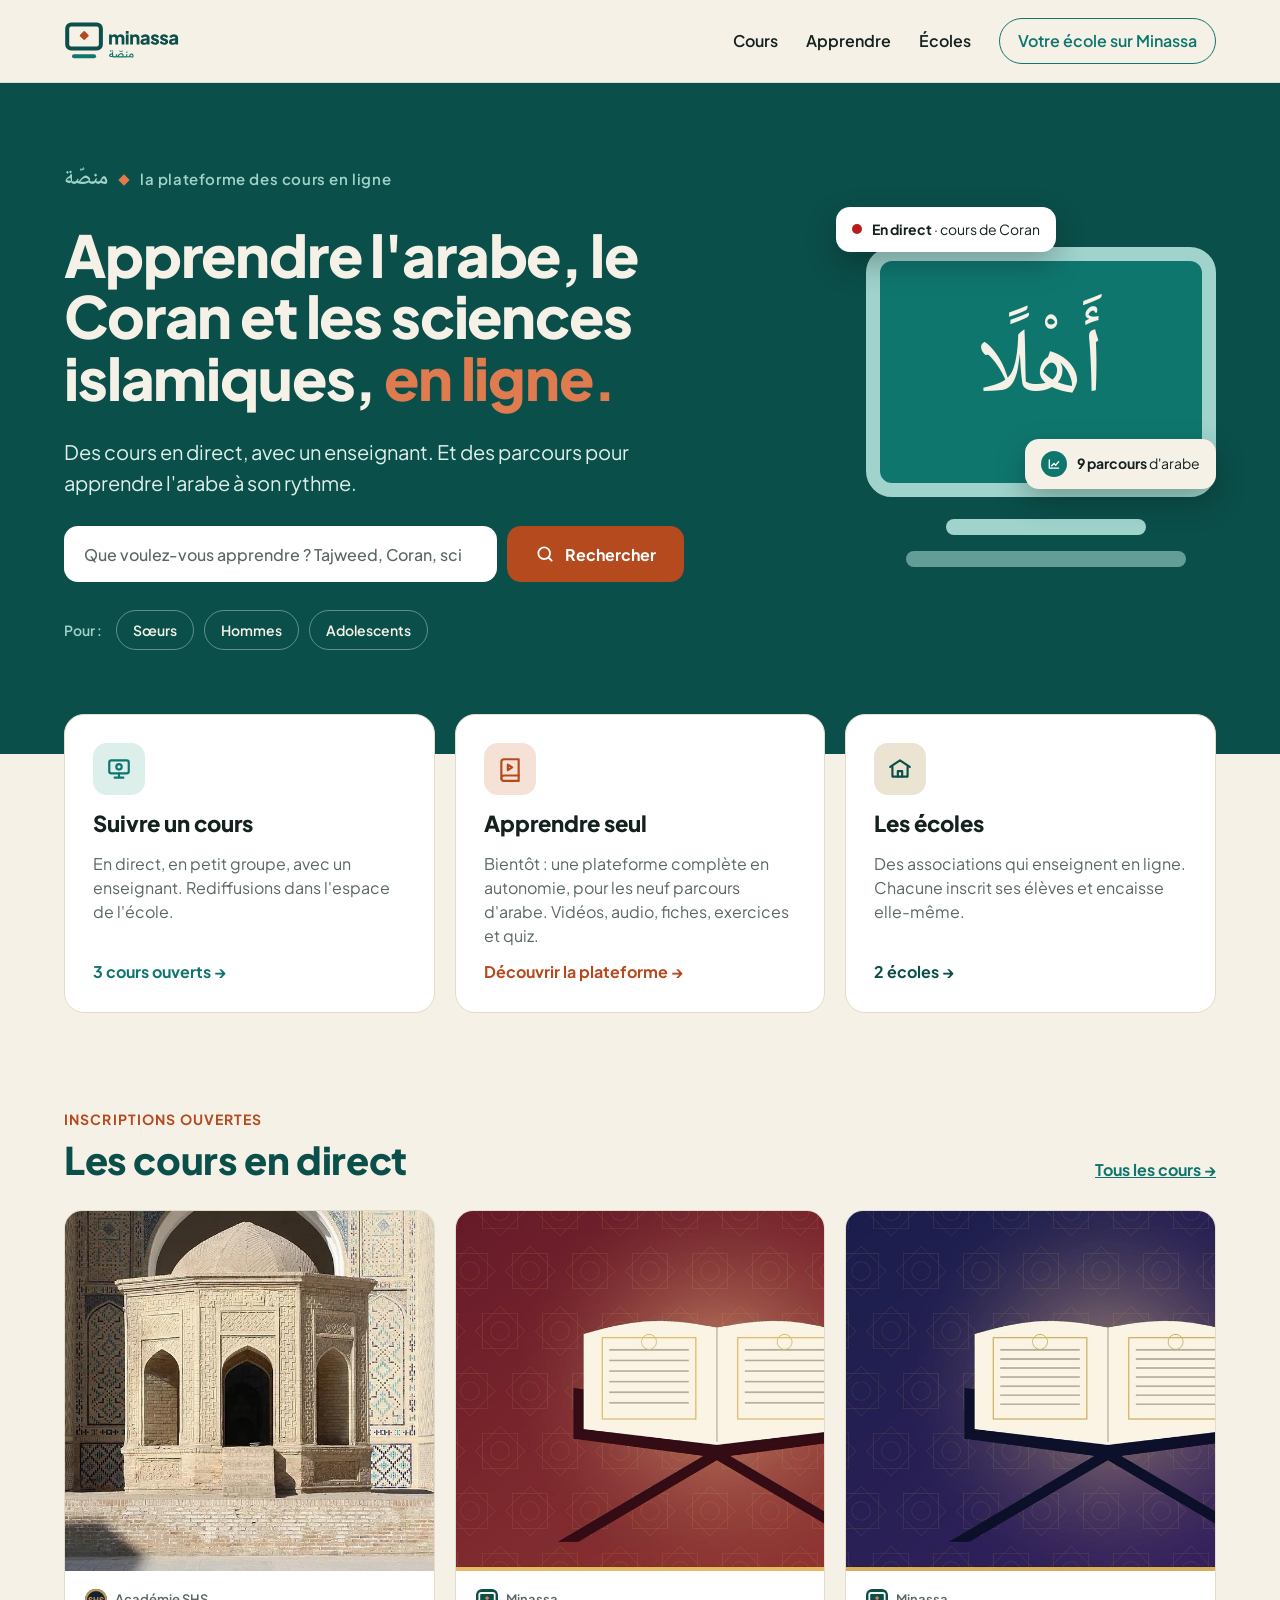
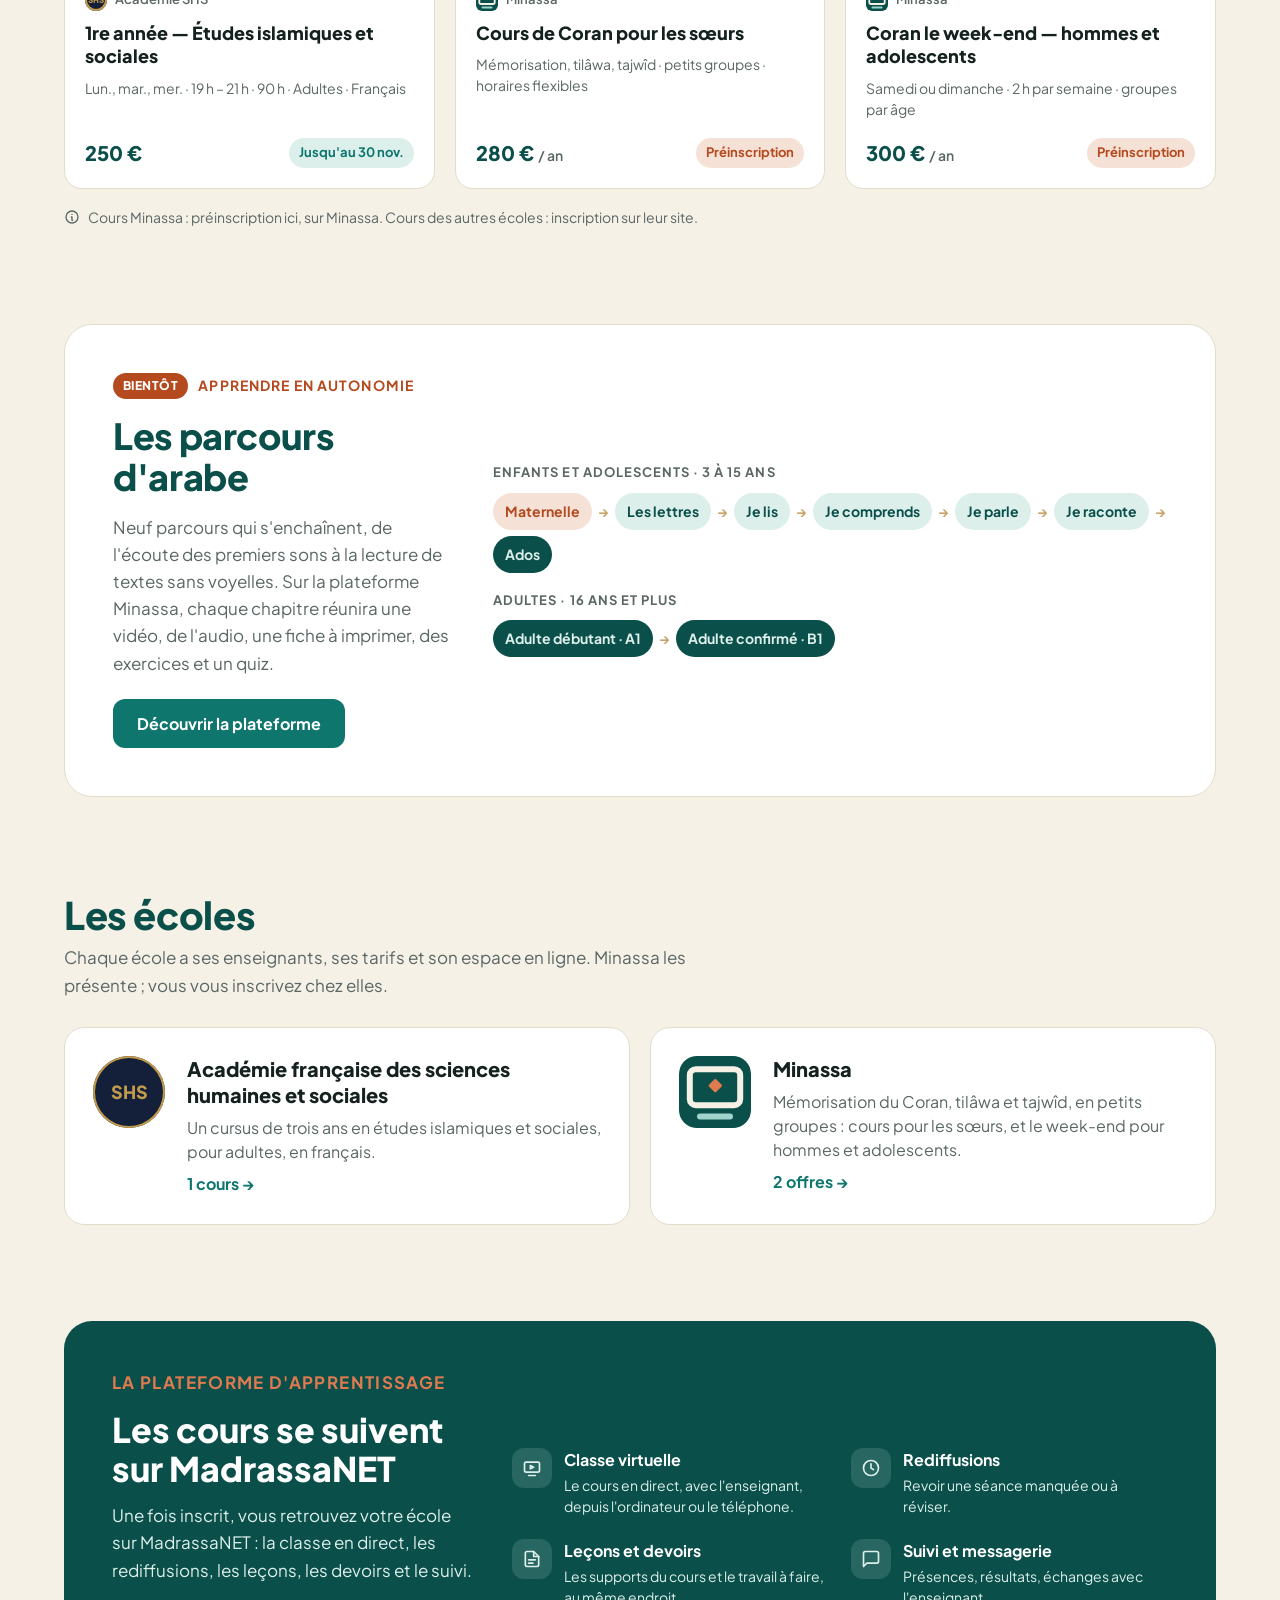
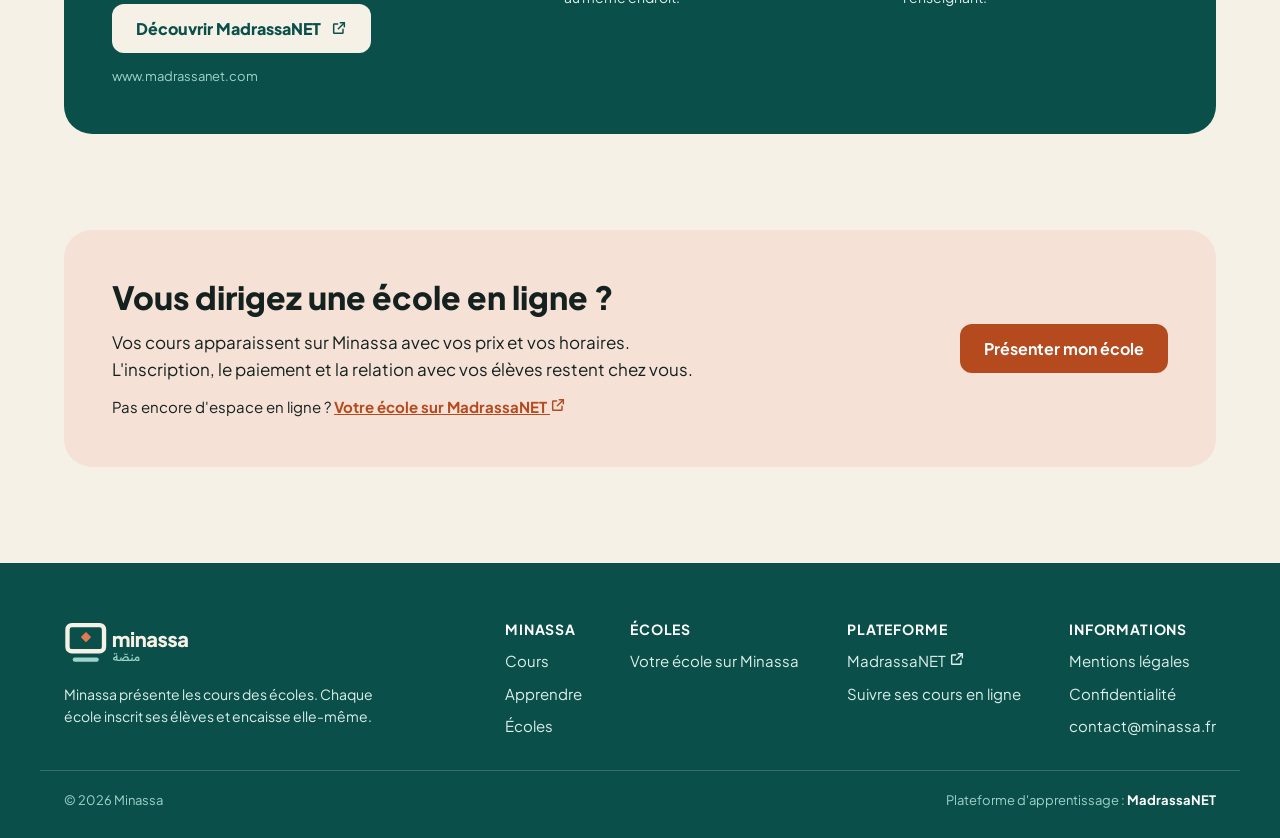
==== commit a0b3350c: "feat(hub): minassa.fr devient le hub des cours en direct, des parcours et des écoles Étude et arbitr" ====
--- a/index.html
+++ b/index.html
@@ -1,1640 +1,259 @@
-<!DOCTYPE html>
-<html lang="fr" dir="ltr">
+<!doctype html>
+<html lang="fr">
 <head>
-  <meta charset="UTF-8">
-  <meta name="viewport" content="width=device-width, initial-scale=1.0">
-  <title>Minassa – منصة تعليمية إسلامية · Plateforme d'apprentissage islamique</title>
-  <meta name="description" content="📖 École digitale 100% en ligne | Arabe • Coran • Sciences | Dès 7 ans & adultes | Cours en direct + enregistrés | Préinscription gratuite pour l'automne 2026">
-  <meta property="og:title" content="Minassa – École digitale 100% en ligne">
-  <meta property="og:description" content="📖 École digitale 100% en ligne | Arabe • Coran • Sciences | Dès 7 ans & adultes | Cours en direct + enregistrés | Préinscription gratuite pour l'automne 2026">
-  <meta property="og:type" content="website">
-  <meta property="og:image" content="https://minassa.fr/og-image.jpg">
-  <meta name="twitter:card" content="summary_large_image">
-  <meta name="twitter:title" content="Minassa – École digitale 100% en ligne">
-  <meta name="twitter:description" content="📖 École digitale 100% en ligne | Arabe • Coran • Sciences | Dès 7 ans & adultes | Cours en direct + enregistrés | Préinscription gratuite pour l'automne 2026">
-  <meta property="og:url" content="https://minassa.fr">
-  
-  <!-- Favicon -->
-  <link rel="icon" type="image/svg+xml" href="favicon.svg">
-  <link rel="apple-touch-icon" sizes="180x180" href="favicon.svg">
-  
-  <link rel="preconnect" href="https://fonts.googleapis.com">
-  <link rel="preconnect" href="https://fonts.gstatic.com" crossorigin>
-  <link href="https://fonts.googleapis.com/css2?family=Inter:wght@400;500;600;700;800;900&family=Amiri:ital,wght@0,400;0,700;1,400&family=Cairo:wght@400;600;700;800&display=swap" rel="stylesheet">
-  <style>
-/* ── RESET & BASE ── */
-*,*::before,*::after{box-sizing:border-box;margin:0;padding:0}
-html{scroll-behavior:smooth;font-size:16px}
-body{font-family:'Inter',system-ui,sans-serif;color:#1a1d2e;background:#fff;line-height:1.6;-webkit-font-smoothing:antialiased;transition:font-family .3s ease}
-body[dir="rtl"]{font-family:'Cairo','Amiri',system-ui,sans-serif}
-a{text-decoration:none;color:inherit}
-img{display:block;max-width:100%;height:auto}
-ul{list-style:none}
-
-/* ── DESIGN TOKENS ── */
-:root{
-  --c-brand:       #0F766E;
-  --c-brand-dark:  #0D5C56;
-  --c-brand-light: #14B8A6;
-  --c-gold:        #F59E0B;
-  --c-gold-dark:   #D97706;
-  --c-accent:      #8B5CF6;
-  --c-text:        #1a1d2e;
-  --c-muted:       #6b7280;
-  --c-bg:          #f0fdfa;
-  --c-surface:     #ffffff;
-  --c-border:      #e5e7eb;
-  --grad-hero:     linear-gradient(140deg, #0D5C56 0%, #0F766E 55%, #14B8A6 100%);
-  --grad-cta:      linear-gradient(135deg, #0F766E 0%, #F59E0B 100%);
-  --grad-accent:   linear-gradient(135deg, #8B5CF6 0%, #14B8A6 100%);
-  --radius:        12px;
-  --radius-lg:     20px;
-  --shadow:        0 4px 24px rgba(15,118,110,.12);
-  --shadow-lg:     0 12px 48px rgba(15,118,110,.18);
-  --t:             .22s cubic-bezier(.4,0,.2,1);
-}
-
-/* RTL Support */
-[dir="rtl"] .container{direction:rtl}
-[dir="rtl"] .nav__logo{flex-direction:row-reverse}
-[dir="rtl"] .hero__cta-group{flex-direction:row-reverse}
-[dir="rtl"] .badge{padding:4px 12px}
-
-/* ── UTILITIES ── */
-.container{max-width:1160px;margin:0 auto;padding:0 24px}
-.section{padding:96px 0}
-.section--alt{background:var(--c-bg)}
-.badge{display:inline-flex;align-items:center;gap:6px;font-size:.78rem;font-weight:600;letter-spacing:.06em;text-transform:uppercase;color:var(--c-brand);background:#e8f5e9;padding:4px 12px;border-radius:100px}
-.badge--gold{color:#7B4F00;background:#fff8e1}
-h1,h2,h3,h4{line-height:1.25;font-weight:800}
-.text-center{text-align:center}
-.section-eyebrow{display:block;margin-bottom:12px}
-.section-title{font-size:clamp(1.8rem,4vw,2.6rem);color:var(--c-text);margin-bottom:16px}
-.section-sub{font-size:1.05rem;color:var(--c-muted);max-width:620px;margin:0 auto}
-
-/* ── NAV ── */
-.nav{position:sticky;top:0;z-index:100;background:rgba(255,255,255,.95);backdrop-filter:blur(12px);border-bottom:1px solid var(--c-border);padding:14px 0}
-.nav__inner{display:flex;align-items:center;justify-content:space-between;gap:16px}
-.nav__logo{display:flex;align-items:center;gap:12px}
-.nav__logo-svg{width:48px;height:48px;flex-shrink:0}
-.nav__logo-text{font-size:1.3rem;font-weight:900;background:var(--grad-hero);-webkit-background-clip:text;-webkit-text-fill-color:transparent;background-clip:text;letter-spacing:-.02em}
-.nav__logo-sub{font-size:.7rem;color:var(--c-muted);font-weight:500;margin-top:-2px}
-.nav__actions{display:flex;align-items:center;gap:16px}
-.lang-switcher{display:flex;align-items:center;gap:4px;padding:6px 10px;border:2px solid var(--c-border);border-radius:8px;cursor:pointer;transition:all var(--t);background:#fff}
-.lang-switcher:hover{border-color:var(--c-brand);background:var(--c-bg)}
-.lang-switcher button{background:none;border:none;padding:4px 8px;font-size:.85rem;font-weight:700;cursor:pointer;border-radius:5px;transition:all var(--t);color:var(--c-muted)}
-.lang-switcher button.active{background:var(--c-brand);color:#fff}
-.nav__cta{display:inline-flex;align-items:center;padding:9px 22px;background:var(--c-brand);color:#fff;border-radius:8px;font-weight:700;font-size:.9rem;transition:background var(--t),transform var(--t);white-space:nowrap}
-.nav__cta:hover{background:var(--c-brand-dark);transform:translateY(-1px)}
-.nav__cta--rose{background:#9D174D}
-.nav__cta--rose:hover{background:#831843}
-.nav__cta--violet{background:#6D28D9}
-.nav__cta--violet:hover{background:#5B21B6}
-@media(max-width:640px){
-  .nav{padding:10px 0}
-  .nav__inner{flex-wrap:wrap;gap:6px}
-  .nav__logo-svg{width:36px;height:36px}
-  .nav__logo-sub{display:none}
-  .nav__actions{width:100%;gap:8px;flex-wrap:wrap}
-  .nav__cta{flex:1;justify-content:center;padding:10px 6px;font-size:.82rem}
-  .nav__cta--offer{flex:1 1 40%}
-  .nav__cta--main{flex:1 1 100%}
-  .lang-switcher{display:none}
-}
-
-/* ── HERO ── */
-.hero{background:var(--grad-hero);padding:100px 0 80px;overflow:hidden;position:relative}
-.hero::before{content:'';position:absolute;inset:0;background:url("data:image/svg+xml,%3Csvg width='60' height='60' viewBox='0 0 60 60' xmlns='http://www.w3.org/2000/svg'%3E%3Cg fill='none' fill-rule='evenodd'%3E%3Cg fill='%23ffffff' fill-opacity='0.03'%3E%3Cpath d='M36 34v-4h-2v4h-4v2h4v4h2v-4h4v-2h-4zm0-30V0h-2v4h-4v2h4v4h2V6h4V4h-4zM6 34v-4H4v4H0v2h4v4h2v-4h4v-2H6zM6 4V0H4v4H0v2h4v4h2V6h4V4H6z'/%3E%3C/g%3E%3C/g%3E%3C/svg%3E")}
-.hero__inner{display:flex;flex-direction:column;align-items:center;text-align:center;gap:28px;position:relative;z-index:1}
-.hero__arabic{font-family:'Amiri',serif;font-size:clamp(1.4rem,3vw,2rem);color:rgba(255,255,255,.75);direction:rtl;letter-spacing:0.02em;margin-bottom:-8px}
-.hero__title{font-size:clamp(2.2rem,6vw,3.8rem);color:#fff;max-width:800px;line-height:1.15}
-.hero__title span{color:var(--c-gold)}
-.hero__sub{font-size:clamp(1rem,2vw,1.2rem);color:rgba(255,255,255,.82);max-width:600px}
-.hero__badges{display:flex;flex-wrap:wrap;justify-content:center;gap:10px}
-.hero__badge{display:inline-flex;align-items:center;gap:6px;padding:6px 14px;background:rgba(255,255,255,.12);border:1px solid rgba(255,255,255,.2);border-radius:100px;color:#fff;font-size:.85rem;font-weight:600;backdrop-filter:blur(4px)}
-.hero__cta-group{display:flex;flex-wrap:wrap;gap:14px;justify-content:center}
-.btn-primary{display:inline-flex;align-items:center;gap:8px;padding:15px 32px;background:var(--c-gold);color:#3B2000;border-radius:10px;font-weight:800;font-size:1rem;transition:all var(--t);box-shadow:0 4px 20px rgba(249,168,37,.4)}
-.btn-primary:hover{background:var(--c-gold-dark);transform:translateY(-2px);box-shadow:0 8px 28px rgba(249,168,37,.5)}
-.btn-secondary{display:inline-flex;align-items:center;gap:8px;padding:15px 32px;background:rgba(255,255,255,.12);color:#fff;border:2px solid rgba(255,255,255,.3);border-radius:10px;font-weight:700;font-size:1rem;transition:all var(--t)}
-.btn-secondary:hover{background:rgba(255,255,255,.22);transform:translateY(-2px)}
-.hero__counter{display:flex;flex-wrap:wrap;justify-content:center;gap:32px;margin-top:12px;padding-top:32px;border-top:1px solid rgba(255,255,255,.15)}
-.hero__stat{text-align:center}
-.hero__stat-num{font-size:2rem;font-weight:900;color:#fff}
-.hero__stat-label{font-size:.82rem;color:rgba(255,255,255,.65);font-weight:500}
-
-/* ── TRUST BAR ── */
-.trust{padding:28px 0;border-bottom:1px solid var(--c-border)}
-.trust__inner{display:flex;flex-wrap:wrap;justify-content:center;align-items:center;gap:32px}
-.trust__item{display:flex;align-items:center;gap:8px;font-size:.9rem;color:var(--c-muted);font-weight:500}
-.trust__item span:first-child{font-size:1.2rem}
-
-/* ── COURSES ── */
-.courses__grid{display:grid;grid-template-columns:repeat(auto-fit,minmax(300px,1fr));gap:24px;margin-top:56px}
-.course-card{border:2px solid var(--c-border);border-radius:var(--radius-lg);padding:36px 32px;transition:all var(--t);cursor:default;position:relative;overflow:hidden}
-.course-card::before{content:'';position:absolute;top:0;left:0;right:0;height:4px;background:var(--grad-cta);opacity:0;transition:opacity var(--t)}
-.course-card:hover{border-color:var(--c-brand-light);box-shadow:var(--shadow-lg);transform:translateY(-4px)}
-.course-card:hover::before{opacity:1}
-.course-card__icon{font-size:2.8rem;margin-bottom:18px}
-.course-card__title{font-size:1.25rem;font-weight:800;color:var(--c-text);margin-bottom:10px}
-.course-card__desc{font-size:.95rem;color:var(--c-muted);margin-bottom:20px;line-height:1.65}
-.course-card__tags{display:flex;flex-wrap:wrap;gap:6px}
-.tag{font-size:.75rem;font-weight:600;padding:3px 10px;border-radius:100px;background:#e8f5e9;color:var(--c-brand)}
-.tag--gold{background:#fff8e1;color:#7B4F00}
-
-/* ── WHY ── */
-.why__grid{display:grid;grid-template-columns:repeat(auto-fit,minmax(250px,1fr));gap:24px;margin-top:56px}
-.why-item{display:flex;flex-direction:column;gap:12px;padding:28px;border-radius:var(--radius);background:var(--c-surface);box-shadow:var(--shadow)}
-.why-item__icon{width:48px;height:48px;border-radius:12px;background:var(--grad-hero);display:flex;align-items:center;justify-content:center;font-size:1.4rem;flex-shrink:0}
-.why-item__title{font-size:1rem;font-weight:700;color:var(--c-text)}
-.why-item__desc{font-size:.88rem;color:var(--c-muted);line-height:1.6}
-
-/* ── LEVELS ── */
-.levels__grid{display:grid;grid-template-columns:repeat(auto-fit,minmax(200px,1fr));gap:16px;margin-top:48px}
-.level-badge{text-align:center;padding:28px 20px;border-radius:var(--radius-lg);background:var(--c-surface);border:2px solid var(--c-border);transition:all var(--t)}
-.level-badge:hover{border-color:var(--c-brand);box-shadow:var(--shadow)}
-.level-badge__icon{font-size:2rem;margin-bottom:12px}
-.level-badge__name{font-size:.95rem;font-weight:700;color:var(--c-text);margin-bottom:4px}
-.level-badge__sub{font-size:.78rem;color:var(--c-muted)}
-
-/* ── FORM SECTION ── */
-.form-section{background:var(--grad-hero);padding:96px 0;position:relative;overflow:hidden}
-.form-section::after{content:'النور';font-family:'Amiri',serif;font-size:18rem;color:rgba(255,255,255,.03);position:absolute;right:-60px;top:50%;transform:translateY(-50%);pointer-events:none;direction:rtl;line-height:1}
-.form-card{background:#fff;border-radius:var(--radius-lg);padding:48px;box-shadow:var(--shadow-lg);max-width:660px;margin:0 auto;position:relative;z-index:1}
-.form-card__title{font-size:1.75rem;font-weight:800;color:var(--c-text);margin-bottom:8px}
-.form-card__sub{font-size:.95rem;color:var(--c-muted);margin-bottom:36px}
-.form-redirect{display:flex;align-items:flex-start;gap:14px;padding:18px 20px;margin-bottom:32px;background:#F5F3FF;border:2px solid #DDD6FE;border-radius:var(--radius)}
-.form-redirect__icon{font-size:1.5rem;line-height:1;flex-shrink:0}
-.form-redirect strong{display:block;font-size:.95rem;font-weight:800;color:#4C1D95;margin-bottom:4px}
-.form-redirect p{font-size:.86rem;color:var(--c-muted);line-height:1.6;margin-bottom:10px}
-.form-redirect__links{display:flex;flex-wrap:wrap;gap:10px}
-.form-redirect__links a{display:inline-flex;align-items:center;padding:8px 14px;border-radius:8px;background:#fff;border:2px solid #DDD6FE;color:#5B21B6;font-size:.83rem;font-weight:700;transition:all var(--t)}
-.form-redirect__links a:hover{border-color:#6D28D9;transform:translateY(-1px)}
-.form-grid{display:grid;grid-template-columns:1fr 1fr;gap:18px}
-.form-group{display:flex;flex-direction:column;gap:6px}
-.form-group--full{grid-column:1/-1}
-.form-label{font-size:.85rem;font-weight:600;color:var(--c-text)}
-.form-label .required{color:#d32f2f;margin-left:2px}
-.form-input,.form-select,.form-textarea{width:100%;padding:11px 14px;border:2px solid var(--c-border);border-radius:8px;font-size:.95rem;font-family:inherit;color:var(--c-text);background:#fff;transition:border-color var(--t),box-shadow var(--t);outline:none}
-.form-input:focus,.form-select:focus,.form-textarea:focus{border-color:var(--c-brand);box-shadow:0 0 0 3px rgba(27,94,32,.12)}
-.form-textarea{resize:vertical;min-height:80px}
-.form-select{appearance:none;background-image:url("data:image/svg+xml,%3Csvg xmlns='http://www.w3.org/2000/svg' width='16' height='16' viewBox='0 0 24 24' fill='none' stroke='%236b7280' stroke-width='2'%3E%3Cpath d='M6 9l6 6 6-6'/%3E%3C/svg%3E");background-repeat:no-repeat;background-position:right 12px center;padding-right:38px}
-.form-submit{width:100%;padding:15px;background:var(--c-brand);color:#fff;border:none;border-radius:10px;font-size:1.05rem;font-weight:800;cursor:pointer;transition:all var(--t);margin-top:8px;font-family:inherit}
-.form-submit:hover{background:var(--c-brand-dark);transform:translateY(-1px);box-shadow:0 6px 20px rgba(27,94,32,.35)}
-.form-submit:active{transform:none}
-.form-note{font-size:.78rem;color:var(--c-muted);text-align:center;margin-top:12px}
-.form-success{display:none;text-align:center;padding:32px}
-.form-success__icon{font-size:4rem;margin-bottom:16px}
-.form-success__title{font-size:1.4rem;font-weight:800;color:var(--c-brand);margin-bottom:8px}
-.form-success__sub{font-size:.95rem;color:var(--c-muted)}
-
-/* ── CHECKBOXES ── */
-.form-checkboxes{display:grid;grid-template-columns:1fr 1fr;gap:8px}
-.form-checkbox{display:flex;align-items:center;gap:8px;cursor:pointer;font-size:.88rem;color:var(--c-text)}
-.form-checkbox input{width:16px;height:16px;accent-color:var(--c-brand);cursor:pointer;flex-shrink:0}
-
-/* ── TESTIMONIALS ── */
-.testimonials__grid{display:grid;grid-template-columns:repeat(auto-fit,minmax(280px,1fr));gap:24px;margin-top:48px}
-.testimonial{padding:28px;border-radius:var(--radius-lg);background:var(--c-surface);border:1px solid var(--c-border);box-shadow:var(--shadow)}
-.testimonial__stars{color:var(--c-gold);font-size:1rem;margin-bottom:12px}
-.testimonial__text{font-size:.92rem;color:var(--c-text);line-height:1.7;font-style:italic;margin-bottom:20px}
-.testimonial__author{display:flex;align-items:center;gap:12px}
-.testimonial__avatar{width:40px;height:40px;border-radius:50%;background:var(--grad-hero);display:flex;align-items:center;justify-content:center;color:#fff;font-weight:800;font-size:.9rem;flex-shrink:0}
-.testimonial__name{font-size:.88rem;font-weight:700;color:var(--c-text)}
-.testimonial__role{font-size:.78rem;color:var(--c-muted)}
-
-/* ── FAQ ── */
-.faq__list{max-width:780px;margin:48px auto 0;display:flex;flex-direction:column;gap:12px}
-.faq-item{border:1px solid var(--c-border);border-radius:var(--radius);overflow:hidden}
-.faq-item summary{padding:18px 24px;font-weight:700;font-size:.97rem;cursor:pointer;display:flex;justify-content:space-between;align-items:center;list-style:none;transition:background var(--t)}
-.faq-item summary:hover{background:var(--c-bg)}
-.faq-item summary::after{content:'＋';font-size:1.2rem;color:var(--c-brand);transition:transform var(--t)}
-.faq-item[open] summary::after{transform:rotate(45deg)}
-.faq-item__body{padding:0 24px 18px;font-size:.92rem;color:var(--c-muted);line-height:1.7}
-
-/* ── FOOTER ── */
-.footer{background:var(--c-brand-dark);color:rgba(255,255,255,.75);padding:48px 0 28px}
-.footer__inner{display:grid;grid-template-columns:1fr auto;gap:48px;align-items:start}
-.footer__brand{max-width:320px}
-.footer__logo{font-size:1.1rem;font-weight:800;color:#fff;margin-bottom:10px}
-.footer__desc{font-size:.88rem;line-height:1.65}
-.footer__links{display:flex;flex-direction:column;gap:8px}
-.footer__link{font-size:.88rem;color:rgba(255,255,255,.6);transition:color var(--t)}
-.footer__link:hover{color:#fff}
-.footer__bottom{margin-top:36px;padding-top:20px;border-top:1px solid rgba(255,255,255,.12);text-align:center;font-size:.8rem;color:rgba(255,255,255,.4)}
-
-/* ══════════════════════════════════════════
-   PROGRAMME DETAIL — REDESIGN
-══════════════════════════════════════════ */
-
-/* Section wrapper */
-.prog-section{padding:0}
-
-/* Programme block: full visual card */
-.prog-block{padding:80px 0;position:relative}
-.prog-block--green{background:linear-gradient(170deg,#f0faf1 0%,#fff 60%)}
-.prog-block--teal{background:linear-gradient(170deg,#e8f8f5 0%,#fff 60%)}
-.prog-block--gold{background:linear-gradient(170deg,#fff9f0 0%,#fff 60%)}
-
-/* Programme number + title hero row */
-.prog-banner{display:flex;align-items:center;gap:28px;margin-bottom:48px;padding:32px 40px;border-radius:24px;position:relative;overflow:hidden}
-.prog-banner--green{background:linear-gradient(135deg,#1B5E20 0%,#2E7D32 60%,#43A047 100%)}
-.prog-banner--teal{background:linear-gradient(135deg,#00695C 0%,#00897B 60%,#26A69A 100%)}
-.prog-banner--gold{background:linear-gradient(135deg,#BF360C 0%,#E64A19 50%,#F9A825 100%)}
-.prog-banner::after{font-family:'Amiri',serif;font-size:14rem;color:rgba(255,255,255,.06);position:absolute;right:20px;top:50%;transform:translateY(-50%);pointer-events:none;line-height:1}
-.prog-banner--green::after{content:'عربي'}
-.prog-banner--teal::after{content:'إسلام'}
-.prog-banner--gold::after{content:'قرآن'}
-.prog-banner__num{font-size:5rem;font-weight:900;color:rgba(255,255,255,.2);line-height:1;flex-shrink:0;letter-spacing:-.05em}
-.prog-banner__body{flex:1;min-width:0}
-.prog-banner__overtitle{font-size:.75rem;font-weight:700;letter-spacing:.12em;text-transform:uppercase;color:rgba(255,255,255,.7);margin-bottom:6px}
-.prog-banner__title{font-size:clamp(1.4rem,3vw,2.2rem);font-weight:900;color:#fff;line-height:1.2;margin-bottom:10px}
-.prog-banner__desc{font-size:.95rem;color:rgba(255,255,255,.82);line-height:1.65;max-width:600px}
-.prog-banner__meta{display:flex;flex-wrap:wrap;gap:8px;margin-top:18px}
-.prog-banner__pill{display:inline-flex;align-items:center;gap:5px;font-size:.78rem;font-weight:600;padding:4px 12px;border-radius:100px;background:rgba(255,255,255,.15);color:#fff;border:1px solid rgba(255,255,255,.25);backdrop-filter:blur(4px)}
-
-/* Level cards grid */
-.prog-levels{display:grid;grid-template-columns:repeat(4,1fr);gap:16px}
-.prog-level{border-radius:16px;overflow:hidden;box-shadow:0 2px 16px rgba(0,0,0,.07);transition:transform var(--t),box-shadow var(--t);background:#fff;display:flex;flex-direction:column}
-.prog-level:hover{transform:translateY(-6px);box-shadow:0 12px 36px rgba(0,0,0,.13)}
-.prog-level__header{padding:20px 20px 16px;position:relative}
-.prog-level__header--green{background:linear-gradient(135deg,#1B5E20,#43A047)}
-.prog-level__header--teal{background:linear-gradient(135deg,#00695C,#26A69A)}
-.prog-level__header--gold{background:linear-gradient(135deg,#BF360C,#F9A825)}
-.prog-level__num-badge{display:inline-flex;align-items:center;justify-content:center;width:36px;height:36px;border-radius:50%;background:rgba(255,255,255,.2);color:#fff;font-size:.85rem;font-weight:900;margin-bottom:10px;border:2px solid rgba(255,255,255,.3)}
-.prog-level__age-tag{display:inline-block;font-size:.72rem;font-weight:700;padding:3px 10px;border-radius:100px;background:rgba(255,255,255,.2);color:#fff;border:1px solid rgba(255,255,255,.3);margin-left:6px;vertical-align:middle}
-.prog-level__title{font-size:1rem;font-weight:800;color:#fff;line-height:1.3}
-.prog-level__body{padding:20px;flex:1;background:#fff}
-.prog-level__list{list-style:none;display:flex;flex-direction:column;gap:7px}
-.prog-level__list li{font-size:.84rem;color:#374151;display:flex;align-items:flex-start;gap:8px;line-height:1.55}
-.prog-level__list li .dot{width:6px;height:6px;border-radius:50%;flex-shrink:0;margin-top:5px}
-.dot--green{background:#2E7D32}
-.dot--teal{background:#00897B}
-.dot--gold{background:#E64A19}
-
-/* ── Quran phases — Timeline redesign ── */
-.quran-timeline{display:flex;flex-direction:column;gap:0;position:relative}
-.quran-timeline::before{content:'';position:absolute;left:52px;top:40px;bottom:40px;width:3px;background:linear-gradient(to bottom,#1B5E20,#00897B,#1565C0,#7B1FA2);border-radius:2px;z-index:0}
-.quran-phase{display:grid;grid-template-columns:104px 1fr;gap:0;margin-bottom:20px;position:relative;z-index:1}
-.quran-phase:last-child{margin-bottom:0}
-.quran-phase__left{display:flex;flex-direction:column;align-items:center;padding-top:32px;gap:8px}
-.quran-phase__circle{width:52px;height:52px;border-radius:50%;display:flex;align-items:center;justify-content:center;font-size:1.4rem;font-weight:900;color:#fff;box-shadow:0 4px 14px rgba(0,0,0,.2);border:3px solid #fff;flex-shrink:0}
-.quran-phase__circle--1{background:linear-gradient(135deg,#1B5E20,#43A047)}
-.quran-phase__circle--2{background:linear-gradient(135deg,#00695C,#26A69A)}
-.quran-phase__circle--3{background:linear-gradient(135deg,#1565C0,#42A5F5)}
-.quran-phase__circle--4{background:linear-gradient(135deg,#4A148C,#AB47BC)}
-.quran-phase__dur-pill{background:#fff;border:2px solid var(--c-border);border-radius:100px;padding:4px 10px;text-align:center;white-space:nowrap}
-.quran-phase__dur-num{font-size:.9rem;font-weight:900;color:var(--c-text);display:block}
-.quran-phase__dur-unit{font-size:.62rem;color:var(--c-muted);font-weight:600;text-transform:uppercase;letter-spacing:.04em;display:block}
-.quran-phase__card{background:#fff;border-radius:16px;border:2px solid var(--c-border);padding:28px 32px;box-shadow:0 2px 12px rgba(0,0,0,.05);transition:all var(--t)}
-.quran-phase__card:hover{border-color:transparent;box-shadow:0 8px 32px rgba(0,0,0,.1);transform:translateX(4px)}
-.quran-phase__top{display:flex;align-items:flex-start;justify-content:space-between;gap:16px;margin-bottom:8px;flex-wrap:wrap}
-.quran-phase__title{font-size:1.1rem;font-weight:800;color:var(--c-text)}
-.quran-phase__arabic{font-family:'Amiri',serif;font-size:1.05rem;color:var(--c-muted);direction:rtl;text-align:right;margin-bottom:10px}
-.quran-phase__desc{font-size:.9rem;color:var(--c-muted);line-height:1.7;margin-bottom:16px}
-.quran-phase__chips{display:flex;flex-wrap:wrap;gap:6px}
-.quran-chip{font-size:.76rem;font-weight:600;padding:4px 12px;border-radius:100px;background:var(--c-bg);color:var(--c-text);border:1.5px solid var(--c-border)}
-.quran-chip--special{background:#fce4ec;color:#880E4F;border-color:#f48fb1}
-
-/* Divider between programmes */
-.prog-divider{display:flex;align-items:center;gap:16px;padding:16px 0;text-align:center;color:var(--c-muted);font-size:.8rem;font-weight:600;letter-spacing:.06em;text-transform:uppercase}
-.prog-divider::before,.prog-divider::after{content:'';flex:1;height:1px;background:var(--c-border)}
-
-/* Info pédagogique bar */
-.prog-info-bar{display:grid;grid-template-columns:repeat(3,1fr);gap:12px;margin-bottom:36px}
-.prog-info-item{background:#fff;border-radius:12px;padding:16px 20px;border:1.5px solid var(--c-border);display:flex;align-items:flex-start;gap:12px}
-.prog-info-item--green{border-left:4px solid #2E7D32}
-.prog-info-item--teal{border-left:4px solid #00897B}
-.prog-info-item--gold{border-left:4px solid #E64A19}
-.prog-info-icon{font-size:1.4rem;flex-shrink:0;margin-top:1px}
-.prog-info-label{font-size:.72rem;font-weight:800;letter-spacing:.07em;text-transform:uppercase;color:var(--c-muted);margin-bottom:3px}
-.prog-info-value{font-size:.87rem;font-weight:600;color:var(--c-text);line-height:1.45}
-.prog-info-sub{font-size:.75rem;color:var(--c-muted);margin-top:2px;line-height:1.4}
-@media(max-width:700px){.prog-info-bar{grid-template-columns:1fr}}
-
-@media(max-width:900px){
-  .prog-levels{grid-template-columns:repeat(2,1fr)}
-}
-@media(max-width:600px){
-  .prog-levels{grid-template-columns:1fr}
-  .prog-banner{flex-direction:column;padding:24px}
-  .prog-banner__num{font-size:3rem}
-  .quran-timeline::before{left:28px}
-  .quran-phase{grid-template-columns:64px 1fr}
-  .quran-phase__circle{width:40px;height:40px;font-size:1rem}
-  .quran-phase__card{padding:20px 18px}
-}
-
-/* ── RESPONSIVE ── */
-@media(max-width:768px){
-  .prog-levels{grid-template-columns:1fr}
-  .prog-level{border-right:none;border-bottom:2px solid var(--c-border)}
-  .prog-level:last-child{border-bottom:none}
-  .quran-phase{grid-template-columns:60px 1fr}
-  .quran-phase__duration{display:none}
-  .prog-header{flex-direction:column;gap:16px}
-
-  .section{padding:64px 0}
-  .form-grid{grid-template-columns:1fr}
-  .form-checkboxes{grid-template-columns:1fr}
-  .form-card{padding:28px 20px}
-  .footer__inner{grid-template-columns:1fr}
-  .hero{padding:70px 0 56px}
-  .nav__logo-sub{display:none}
-}
-@media(max-width:480px){
-  .hero__cta-group{flex-direction:column;align-items:center}
-  .btn-primary,.btn-secondary{width:100%;justify-content:center}
-}
-
-/* ── STICKY BANNER ── */
-.sticky-banner{position:fixed;bottom:0;left:0;right:0;z-index:200;background:var(--c-brand-dark);color:#fff;padding:12px 24px;display:flex;align-items:center;justify-content:space-between;gap:16px;box-shadow:0 -4px 20px rgba(0,0,0,.2);transform:translateY(100%);transition:transform var(--t)}
-.sticky-banner.visible{transform:translateY(0)}
-.sticky-banner__text{font-size:.9rem}
-.sticky-banner__text strong{color:var(--c-gold)}
-.sticky-banner__cta{flex-shrink:0;padding:9px 20px;background:var(--c-gold);color:#3B2000;border-radius:8px;font-weight:800;font-size:.88rem;transition:background var(--t)}
-.sticky-banner__cta:hover{background:var(--c-gold-dark)}
-.sticky-banner__close{background:none;border:none;color:rgba(255,255,255,.5);font-size:1.3rem;cursor:pointer;padding:0 4px;line-height:1}
-/* Turnstile */
-.cf-turnstile{margin:16px 0 4px}
-
-/* ── POPUP OUVERTURE COURS FEMMES ── */
-.popup-overlay{position:fixed;inset:0;z-index:2000;background:rgba(0,0,0,.6);backdrop-filter:blur(5px);display:flex;align-items:center;justify-content:center;padding:20px;opacity:0;pointer-events:none;transition:opacity .3s ease}
-.popup-overlay.visible{opacity:1;pointer-events:all}
-.popup-card{background:#fff;border-radius:24px;padding:44px 40px;max-width:500px;width:100%;position:relative;text-align:center;box-shadow:0 28px 72px rgba(0,0,0,.28);transform:translateY(24px) scale(.97);transition:transform .38s cubic-bezier(.34,1.4,.64,1);overflow:hidden}
-.popup-overlay.visible .popup-card{transform:translateY(0) scale(1)}
-.popup-card::before{content:'';position:absolute;top:0;left:0;right:0;height:5px;background:linear-gradient(90deg,#6D28D9,#9D174D,#F59E0B)}
-.popup-close{position:absolute;top:14px;right:14px;background:none;border:none;font-size:1.4rem;color:#9ca3af;cursor:pointer;width:32px;height:32px;display:flex;align-items:center;justify-content:center;border-radius:50%;transition:background .2s,color .2s;line-height:1}
-.popup-close:hover{background:#f3f4f6;color:#374151}
-.popup__badge{display:inline-flex;align-items:center;gap:6px;font-size:.74rem;font-weight:700;letter-spacing:.08em;text-transform:uppercase;color:var(--c-brand);background:#CCFBF1;padding:4px 14px;border-radius:100px;margin-bottom:14px}
-.popup__arabic{font-family:'Amiri',serif;font-size:1.1rem;color:var(--c-muted);direction:rtl;margin-bottom:12px}
-.popup__title{font-size:clamp(1.35rem,3.5vw,1.8rem);font-weight:900;color:var(--c-text);margin-bottom:12px;line-height:1.2}
-.popup__title span{color:var(--c-brand)}
-.popup__sub{font-size:.9rem;color:var(--c-muted);line-height:1.65;margin-bottom:22px}
-.popup__prices{display:flex;align-items:center;justify-content:center;gap:12px;background:#f9fafb;border:1px solid var(--c-border);border-radius:12px;padding:14px 20px;margin-bottom:24px}
-.popup__offers{display:flex;flex-direction:column;gap:12px;margin:0 0 18px}
-.popup-offer{display:flex;align-items:center;gap:14px;text-align:left;padding:14px 16px;border:2px solid var(--c-border);border-radius:14px;background:#fff;transition:all .22s}
-.popup-offer:hover{transform:translateY(-2px);box-shadow:0 10px 26px rgba(0,0,0,.1)}
-.popup-offer__icon{font-size:1.7rem;line-height:1;flex-shrink:0}
-.popup-offer__body{flex:1;min-width:0}
-.popup-offer__title{display:block;font-size:.94rem;font-weight:800;color:var(--c-text);line-height:1.25}
-.popup-offer__meta{display:block;font-size:.77rem;color:var(--c-muted);margin-top:3px;line-height:1.4}
-.popup-offer__side{flex-shrink:0;text-align:right}
-.popup-offer__price{display:block;font-size:1.15rem;font-weight:900;line-height:1.1;white-space:nowrap}
-.popup-offer__price small{font-size:.7rem;font-weight:600;color:var(--c-muted)}
-.popup-offer__go{display:block;font-size:.74rem;font-weight:700;color:var(--c-muted);margin-top:3px}
-.popup-offer--violet{border-color:#DDD6FE}
-.popup-offer--violet:hover{border-color:#6D28D9}
-.popup-offer--violet .popup-offer__price{color:#6D28D9}
-.popup-offer--rose{border-color:#FCE7F3}
-.popup-offer--rose:hover{border-color:#9D174D}
-.popup-offer--rose .popup-offer__price{color:#9D174D}
-.popup__price-block{text-align:center}
-.popup__price-num{font-size:1.55rem;font-weight:900;color:var(--c-brand);display:block;line-height:1.1}
-.popup__price-label{font-size:.75rem;color:var(--c-muted);font-weight:500;margin-top:2px;display:block}
-.popup__price-sep{font-size:.82rem;font-weight:600;color:var(--c-border);padding:0 4px}
-.popup__cta{display:block;padding:15px;background:linear-gradient(135deg,#9D174D 0%,#DB2777 100%);color:#fff;border-radius:10px;font-weight:800;font-size:1rem;transition:all .22s;margin-bottom:10px;box-shadow:0 4px 18px rgba(157,23,77,.3)}
-.popup__cta:hover{transform:translateY(-2px);box-shadow:0 8px 28px rgba(157,23,77,.42)}
-.popup__later{background:none;border:none;font-size:.83rem;color:var(--c-muted);cursor:pointer;padding:8px;width:100%;font-family:inherit;transition:color .2s}
-.popup__later:hover{color:var(--c-text)}
-@media(max-width:480px){
-  .popup-card{padding:36px 24px 28px}
-  .popup-offer{gap:10px;padding:12px 13px}
-  .popup-offer__icon{font-size:1.4rem}
-  .popup-offer__title{font-size:.88rem}
-  .popup-offer__meta{font-size:.72rem}
-}
-
-/* ── COURS FEMMES TEASER ── */
-.femmes-teaser{padding:56px 0;background:linear-gradient(135deg,#F5F3FF 0%,#f0fdf9 55%,#FFF1F5 100%);border-top:1px solid #DDD6FE;border-bottom:1px solid #e5e7eb}
-.femmes-teaser__cards{display:flex;flex-direction:column;gap:22px}
-.femmes-teaser__card--coran{border-color:#DDD6FE;box-shadow:0 8px 40px rgba(109,40,217,.08),0 2px 12px rgba(15,118,110,.06)}
-.femmes-teaser__card--coran .femmes-teaser__badge{color:#6D28D9;background:#EDE9FE}
-.femmes-teaser__card--coran .femmes-teaser__cta{background:linear-gradient(135deg,#6D28D9,#8B5CF6);box-shadow:0 4px 20px rgba(109,40,217,.3)}
-.femmes-teaser__card--coran .femmes-teaser__cta:hover{box-shadow:0 8px 28px rgba(109,40,217,.4)}
-.femmes-teaser__card{display:flex;align-items:center;justify-content:space-between;gap:40px;background:#fff;border-radius:24px;padding:40px 48px;box-shadow:0 8px 40px rgba(157,23,77,.08),0 2px 12px rgba(15,118,110,.06);border:2px solid #FCE7F3}
-.femmes-teaser__left{flex:1;min-width:0}
-.femmes-teaser__badge{display:inline-flex;align-items:center;gap:6px;font-size:.76rem;font-weight:700;letter-spacing:.08em;text-transform:uppercase;color:#9D174D;background:#FCE7F3;padding:4px 12px;border-radius:100px;margin-bottom:14px}
-.femmes-teaser__title{font-size:clamp(1.4rem,3vw,2rem);font-weight:900;color:var(--c-text);margin-bottom:10px;line-height:1.2}
-.femmes-teaser__sub{font-size:.97rem;color:var(--c-muted);margin-bottom:20px;max-width:540px;line-height:1.65}
-.femmes-teaser__pills{display:flex;flex-wrap:wrap;gap:8px}
-.femmes-teaser__pill{display:inline-flex;align-items:center;gap:5px;font-size:.8rem;font-weight:600;padding:5px 13px;border-radius:100px;background:#f0fdfa;color:var(--c-brand);border:1px solid #CCFBF1}
-.femmes-teaser__cta{flex-shrink:0;display:inline-flex;align-items:center;gap:8px;padding:15px 30px;background:linear-gradient(135deg,#9D174D,#DB2777);color:#fff;border-radius:12px;font-weight:800;font-size:.97rem;transition:all var(--t);box-shadow:0 4px 20px rgba(157,23,77,.3);white-space:nowrap}
-.femmes-teaser__cta:hover{transform:translateY(-2px);box-shadow:0 8px 28px rgba(157,23,77,.4)}
-@media(max-width:768px){
-  .femmes-teaser__card{flex-direction:column;padding:28px 24px;text-align:center}
-  .femmes-teaser__pills{justify-content:center}
-  .femmes-teaser__sub{margin-left:auto;margin-right:auto}
-  .femmes-teaser__cta{width:100%;justify-content:center}
-}
-</style>
-<script src="https://challenges.cloudflare.com/turnstile/v0/api.js" async defer></script>
+<meta charset="utf-8">
+<meta name="viewport" content="width=device-width, initial-scale=1">
+<title>Minassa — cours d&#x27;arabe, de Coran et de sciences islamiques en ligne</title>
+<meta name="description" content="Les cours en direct des écoles en ligne, les préinscriptions Minassa et les parcours d&#x27;arabe à suivre à son rythme.">
+<link rel="canonical" href="https://minassa.fr/">
+<meta property="og:type" content="website">
+<meta property="og:site_name" content="Minassa">
+<meta property="og:title" content="Minassa — cours d&#x27;arabe, de Coran et de sciences islamiques en ligne">
+<meta property="og:description" content="Les cours en direct des écoles en ligne, les préinscriptions Minassa et les parcours d&#x27;arabe à suivre à son rythme.">
+<meta property="og:url" content="https://minassa.fr/">
+<meta property="og:image" content="https://minassa.fr/og-image.jpg">
+<meta property="og:locale" content="fr_FR">
+<meta name="theme-color" content="#0B4F4A">
+<link rel="icon" type="image/svg+xml" href="/assets/logo/minassa-icone.svg">
+<link rel="preconnect" href="https://fonts.googleapis.com">
+<link rel="preconnect" href="https://fonts.gstatic.com" crossorigin>
+<link href="https://fonts.googleapis.com/css2?family=Plus+Jakarta+Sans:wght@400;500;600;700;800&family=Noto+Naskh+Arabic:wght@400;600;700&display=swap" rel="stylesheet">
+<link rel="stylesheet" href="/assets/minassa.css">
 </head>
 <body>
-
-<!-- POPUP OUVERTURE DES INSCRIPTIONS -->
-<div class="popup-overlay" id="popup-offres" role="dialog" aria-modal="true" aria-labelledby="popup-title">
-  <div class="popup-card">
-    <button class="popup-close" onclick="closePopup()" aria-label="Fermer">×</button>
-    <div class="popup__badge" data-i18n="popup.badge">🎓 Inscriptions ouvertes</div>
-    <p class="popup__arabic">بِسْمِ اللَّهِ الرَّحْمَٰنِ الرَّحِيمِ</p>
-    <h2 class="popup__title" id="popup-title" data-i18n="popup.title" data-i18n-html>Nos cours de Coran <span>sont ouverts !</span></h2>
-    <p class="popup__sub" data-i18n="popup.sub">Deux programmes distincts, 100 % en ligne, avec un suivi personnalisé. Choisissez celui qui vous concerne.</p>
-
-    <div class="popup__offers">
-      <a href="cours-coran/" class="popup-offer popup-offer--violet">
-        <span class="popup-offer__icon">📖</span>
-        <span class="popup-offer__body">
-          <span class="popup-offer__title" data-i18n="popup.offer1_title">Hommes, adolescents &amp; enfants</span>
-          <span class="popup-offer__meta" data-i18n="popup.offer1_meta">Mémorisation · Révision · Tajwîd — samedi ou dimanche</span>
+<header class="entete">
+  <div class="conteneur entete__in">
+    <a href="/" class="entete__logo" aria-label="Minassa, accueil"><img src="/assets/logo/minassa-logo.svg" alt="Minassa منصّة" width="160" height="44"></a>
+    <nav class="nav" aria-label="Navigation principale">
+      <a href="/cours/">Cours</a>
+      <a href="/apprendre/">Apprendre</a>
+      <a href="/#ecoles">Écoles</a>
+      <a href="/#votre-ecole" class="nav__ecole">Votre école sur Minassa</a>
+    </nav>
+  </div>
+</header>
+<main>
+<!-- Héros -->
+<section class="heros">
+  <div class="conteneur heros__in">
+    <div class="heros__texte">
+      <p class="heros__marque"><span class="ar">منصّة</span><span class="losange" aria-hidden="true"></span>la plateforme des cours en ligne</p>
+      <h1>Apprendre l'arabe, le Coran et les sciences islamiques, <span>en ligne.</span></h1>
+      <p class="heros__chapo">Des cours en direct, avec un enseignant. Et des parcours pour apprendre l'arabe à son rythme.</p>
+      <form class="recherche" role="search" action="/cours/" method="get">
+        <label for="q" class="sr">Que voulez-vous apprendre ?</label>
+        <input id="q" name="q" type="search" placeholder="Que voulez-vous apprendre ? Tajweed, Coran, sciences islamiques…">
+        <button type="submit" class="btn btn--terre">
+          <svg width="20" height="20" viewBox="0 0 24 24" fill="none" stroke="currentColor" stroke-width="2.2" stroke-linecap="round" aria-hidden="true"><circle cx="11" cy="11" r="7"></circle><path d="M20 20l-3.5-3.5"></path></svg>
+          Rechercher
+        </button>
+      </form>
+      <div class="publics">
+        <span class="publics__label">Pour :</span>
+        <a href="/cours/?pour=femmes">Sœurs</a>
+        <a href="/cours/?pour=hommes">Hommes</a>
+        <a href="/cours/?pour=ados">Adolescents</a>
+      </div>
+    </div>
+
+    <div class="estrade" aria-hidden="true">
+      <div class="estrade__scene">
+        <div class="estrade__ecran"><span class="ar">أَهْلًا</span></div>
+        <div class="estrade__marche estrade__marche--1"></div>
+        <div class="estrade__marche estrade__marche--2"></div>
+        <div class="estrade__bulle estrade__bulle--direct"><span class="point-rouge"></span><span><strong>En direct</strong> · cours de Coran</span></div>
+        <div class="estrade__bulle estrade__bulle--parcours">
+          <span class="rond-teal"><svg width="14" height="14" viewBox="0 0 24 24" fill="none" stroke="currentColor" stroke-width="2.4" stroke-linecap="round" stroke-linejoin="round"><path d="M4 19V5M4 19h16M8 15l4-4 3 3 5-6"></path></svg></span>
+          <span><strong>9 parcours</strong> d'arabe</span>
+        </div>
+      </div>
+    </div>
+  </div>
+</section>
+
+<!-- Trois entrées -->
+<section class="conteneur entrees">
+  <div class="grille-3">
+    <a href="/cours/" class="carte entree">
+      <span class="icone icone--teal"><svg width="26" height="26" viewBox="0 0 24 24" fill="none" stroke="currentColor" stroke-width="2" stroke-linecap="round" stroke-linejoin="round" aria-hidden="true"><rect x="3" y="4" width="18" height="12" rx="2"></rect><path d="M8 20h8M12 16v4"></path><circle cx="12" cy="10" r="2.5"></circle></svg></span>
+      <span class="entree__titre">Suivre un cours</span>
+      <span class="entree__texte">En direct, en petit groupe, avec un enseignant. Rediffusions dans l'espace de l'école.</span>
+      <span class="entree__lien">3 cours ouverts →</span>
+    </a>
+    <a href="/apprendre/" class="carte entree">
+      <span class="icone icone--terre"><svg width="26" height="26" viewBox="0 0 24 24" fill="none" stroke="currentColor" stroke-width="2" stroke-linecap="round" stroke-linejoin="round" aria-hidden="true"><path d="M4 5.5A2.5 2.5 0 0 1 6.5 3H20v15H6.5A2.5 2.5 0 0 0 4 20.5z"></path><path d="M4 20.5A2.5 2.5 0 0 0 6.5 23H20v-5"></path><path d="M10 8l4 2.5-4 2.5z"></path></svg></span>
+      <span class="entree__titre">Apprendre seul</span>
+      <span class="entree__texte">Bientôt : une plateforme complète en autonomie, pour les neuf parcours d'arabe. Vidéos, audio, fiches, exercices et quiz.</span>
+      <span class="entree__lien" style="color: var(--terre)">Découvrir la plateforme →</span>
+    </a>
+    <a href="#ecoles" class="carte entree">
+      <span class="icone icone--sable"><svg width="26" height="26" viewBox="0 0 24 24" fill="none" stroke="currentColor" stroke-width="2" stroke-linecap="round" stroke-linejoin="round" aria-hidden="true"><path d="M3 10l9-6 9 6"></path><path d="M5 10v9h14v-9"></path><path d="M10 19v-5h4v5"></path></svg></span>
+      <span class="entree__titre">Les écoles</span>
+      <span class="entree__texte">Des associations qui enseignent en ligne. Chacune inscrit ses élèves et encaisse elle-même.</span>
+      <span class="entree__lien" style="color: var(--nuit)">2 écoles →</span>
+    </a>
+  </div>
+</section>
+
+<!-- Cours en direct -->
+<section class="conteneur section" id="cours-en-direct">
+  <div class="entete-section">
+    <div>
+      <p class="surtitre" style="margin-bottom: 8px">Inscriptions ouvertes</p>
+      <h2 class="titre-section">Les cours en direct</h2>
+    </div>
+    <a href="/cours/">Tous les cours →</a>
+  </div>
+  <div class="grille-cours">
+      <a href="/cours/shs/899/" class="carte carte-cours">
+        <img src="/assets/couvertures/shs-899.jpg" alt="" loading="lazy" width="640" height="360">
+        <div class="carte-cours__corps">
+          <span class="ecole-ligne"><span class="sigle" aria-hidden="true" style="background: #142039; color: #C29A4B; box-shadow: inset 0 0 0 2px #C29A4B">SHS</span>Académie SHS</span>
+          <span class="carte-cours__nom">1re année — Études islamiques et sociales</span>
+          <span class="carte-cours__info">Lun., mar., mer. · 19 h – 21 h · 90 h · Adultes · Français</span>
+          <span class="carte-cours__bas"><span class="prix">250 €</span><span class="pastille pastille--ecole">Jusqu&#x27;au 30 nov.</span></span>
+        </div>
+      </a>
+      <a href="/cours-femmes/" class="carte carte-cours">
+        <img src="/assets/img/cours-femmes.jpg" alt="" loading="lazy" width="640" height="360">
+        <div class="carte-cours__corps">
+          <span class="ecole-ligne"><img src="/assets/logo/minassa-icone.svg" alt="" width="22" height="22">Minassa</span>
+          <span class="carte-cours__nom">Cours de Coran pour les sœurs</span>
+          <span class="carte-cours__info">Mémorisation, tilâwa, tajwîd · petits groupes · horaires flexibles</span>
+          <span class="carte-cours__bas"><span class="prix">280 € <small>/ an</small></span><span class="pastille pastille--pre">Préinscription</span></span>
+        </div>
+      </a>
+      <a href="/cours-coran/" class="carte carte-cours">
+        <img src="/assets/img/cours-coran.jpg" alt="" loading="lazy" width="640" height="360">
+        <div class="carte-cours__corps">
+          <span class="ecole-ligne"><img src="/assets/logo/minassa-icone.svg" alt="" width="22" height="22">Minassa</span>
+          <span class="carte-cours__nom">Coran le week-end — hommes et adolescents</span>
+          <span class="carte-cours__info">Samedi ou dimanche · 2 h par semaine · groupes par âge</span>
+          <span class="carte-cours__bas"><span class="prix">300 € <small>/ an</small></span><span class="pastille pastille--pre">Préinscription</span></span>
+        </div>
+      </a>
+  </div>
+  <p class="note"><svg width="16" height="16" viewBox="0 0 24 24" fill="none" stroke="currentColor" stroke-width="2" stroke-linecap="round" stroke-linejoin="round" aria-hidden="true"><circle cx="12" cy="12" r="9"></circle><path d="M12 8h.01M11 12h1v5h1"></path></svg> Cours Minassa : préinscription ici, sur Minassa. Cours des autres écoles : inscription sur leur site.</p>
+</section>
+
+<!-- Les parcours d'arabe -->
+<section class="conteneur section">
+  <div class="bloc-blanc">
+    <div class="bloc-blanc__texte">
+      <p class="surtitre" style="display: flex; align-items: center; gap: 10px"><span class="pastille pastille--bientot">Bientôt</span>Apprendre en autonomie</p>
+      <h2 class="titre-section" style="font-size: 36px">Les parcours d'arabe</h2>
+      <p class="chapo">Neuf parcours qui s'enchaînent, de l'écoute des premiers sons à la lecture de textes sans voyelles. Sur la plateforme Minassa, chaque chapitre réunira une vidéo, de l'audio, une fiche à imprimer, des exercices et un quiz.</p>
+      <a href="/apprendre/" class="btn">Découvrir la plateforme</a>
+    </div>
+    <div class="chemins">
+      <div class="chemin">
+        <span class="chemin__titre">Enfants et adolescents · 3 à 15 ans</span>
+        <div class="chemin__etapes">
+          <span class="etape etape--terre">Maternelle</span><span class="fleche" aria-hidden="true">→</span>
+          <span class="etape">Les lettres</span><span class="fleche" aria-hidden="true">→</span>
+          <span class="etape">Je lis</span><span class="fleche" aria-hidden="true">→</span>
+          <span class="etape">Je comprends</span><span class="fleche" aria-hidden="true">→</span>
+          <span class="etape">Je parle</span><span class="fleche" aria-hidden="true">→</span>
+          <span class="etape">Je raconte</span><span class="fleche" aria-hidden="true">→</span>
+          <span class="etape etape--nuit">Ados</span>
+        </div>
+      </div>
+      <div class="chemin">
+        <span class="chemin__titre">Adultes · 16 ans et plus</span>
+        <div class="chemin__etapes">
+          <span class="etape etape--nuit">Adulte débutant · A1</span><span class="fleche" aria-hidden="true">→</span>
+          <span class="etape etape--nuit">Adulte confirmé · B1</span>
+        </div>
+      </div>
+    </div>
+  </div>
+</section>
+
+<!-- Les écoles -->
+<section class="conteneur section" id="ecoles">
+  <h2 class="titre-section" style="margin-bottom: 8px">Les écoles</h2>
+  <p class="chapo" style="margin-bottom: 28px">Chaque école a ses enseignants, ses tarifs et son espace en ligne. Minassa les présente ; vous vous inscrivez chez elles.</p>
+  <div class="grille-ecoles">
+      <a href="/cours/?ecole=shs" class="carte carte-ecole">
+        <span class="carte-ecole__logo" aria-hidden="true" style="background: #142039; color: #C29A4B; box-shadow: inset 0 0 0 2px #C29A4B">SHS</span>
+        <span class="carte-ecole__texte">
+          <span class="carte-ecole__nom">Académie française des sciences humaines et sociales</span>
+          <span class="entree__texte">Un cursus de trois ans en études islamiques et sociales, pour adultes, en français.</span>
+          <span class="entree__lien">1 cours →</span>
         </span>
-        <span class="popup-offer__side">
-          <span class="popup-offer__price" data-i18n="popup.offer1_price" data-i18n-html>300 €<small> /an</small></span>
-          <span class="popup-offer__go" data-i18n="popup.offer_go">Voir →</span>
+      </a>
+      <a href="/cours/?ecole=minassa" class="carte carte-ecole">
+        <img class="carte-ecole__logo" src="/assets/logo/minassa-icone.svg" alt="" width="72" height="72">
+        <span class="carte-ecole__texte">
+          <span class="carte-ecole__nom">Minassa</span>
+          <span class="entree__texte">Mémorisation du Coran, tilâwa et tajwîd, en petits groupes : cours pour les sœurs, et le week-end pour hommes et adolescents.</span>
+          <span class="entree__lien">2 offres →</span>
         </span>
       </a>
-      <a href="cours-femmes/" class="popup-offer popup-offer--rose">
-        <span class="popup-offer__icon">🌸</span>
-        <span class="popup-offer__body">
-          <span class="popup-offer__title" data-i18n="popup.offer2_title">Sœurs adultes</span>
-          <span class="popup-offer__meta" data-i18n="popup.offer2_meta">Mémorisation · Tilâwa · Nourania · Al-Jazariyya</span>
-        </span>
-        <span class="popup-offer__side">
-          <span class="popup-offer__price" data-i18n="popup.offer2_price" data-i18n-html>280 €<small> /an</small></span>
-          <span class="popup-offer__go" data-i18n="popup.offer_go">Voir →</span>
-        </span>
-      </a>
-    </div>
-
-    <button class="popup__later" onclick="closePopup()" data-i18n="popup.later">Pas maintenant</button>
-  </div>
-</div>
-
-<!-- NAV -->
-<nav class="nav">
-  <div class="container">
-    <div class="nav__inner">
-      <a href="#" class="nav__logo">
-        <!-- Logo Minassa SVG -->
-        <svg class="nav__logo-svg" viewBox="0 0 100 100" xmlns="http://www.w3.org/2000/svg">
-          <defs>
-            <linearGradient id="logoGrad" x1="0%" y1="0%" x2="100%" y2="100%">
-              <stop offset="0%" style="stop-color:#0F766E;stop-opacity:1" />
-              <stop offset="50%" style="stop-color:#14B8A6;stop-opacity:1" />
-              <stop offset="100%" style="stop-color:#8B5CF6;stop-opacity:1" />
-            </linearGradient>
-          </defs>
-          <!-- Mosque minaret shape -->
-          <path d="M35,20 L35,75 L25,75 L25,85 L75,85 L75,75 L65,75 L65,20 L60,20 L60,15 L55,15 L55,10 L50,5 L45,10 L45,15 L40,15 L40,20 Z" fill="url(#logoGrad)"/>
-          <circle cx="50" cy="12" r="6" fill="#F59E0B"/>
-          <rect x="42" y="40" width="16" height="25" rx="2" fill="#fff" opacity="0.3"/>
-          <!-- Arabic calligraphy hint -->
-          <text x="50" y="92" font-family="Cairo,Amiri" font-size="16" fill="url(#logoGrad)" text-anchor="middle" font-weight="700">منصة</text>
-        </svg>
-        <div>
-          <div class="nav__logo-text" data-i18n="nav.logo">MINASSA</div>
-          <div class="nav__logo-sub" data-i18n="nav.tagline">Plateforme d'apprentissage</div>
-        </div>
-      </a>
-      <div class="nav__actions">
-        <div class="lang-switcher">
-          <button class="lang-btn active" data-lang="fr" onclick="setLanguage('fr')">FR</button>
-          <button class="lang-btn" data-lang="ar" onclick="setLanguage('ar')">AR</button>
-        </div>
-        <a href="cours-coran/" class="nav__cta nav__cta--violet nav__cta--offer">📖 Cours Coran</a>
-        <a href="cours-femmes/" class="nav__cta nav__cta--rose nav__cta--offer">🌸 Cours sœurs</a>
-        <a href="#preinscription" class="nav__cta nav__cta--main">Préinscription →</a>
-      </div>
-    </div>
-  </div>
-</nav>
-
-<!-- HERO -->
-<section class="hero">
-  <div class="container">
-    <div class="hero__inner">
-      <p class="hero__arabic" data-i18n="hero.basmala">بِسْمِ اللَّهِ الرَّحْمَٰنِ الرَّحِيمِ</p>
-      <div class="hero__badges">
-        <span class="hero__badge" data-i18n="hero.badge1">🟢 Préinscription ouverte</span>
-        <span class="hero__badge" data-i18n="hero.badge2">📅 Rentrée automne 2026</span>
-        <span class="hero__badge" data-i18n="hero.badge3">🌍 100% en ligne</span>
-      </div>
-      <h1 class="hero__title" data-i18n="hero.title" data-i18n-html>Apprenez l'<span>Arabe</span>, le Coran<br>& les Sciences Islamiques<br>depuis chez vous</h1>
-      <p class="hero__sub" data-i18n="hero.subtitle">Des cours en direct avec des enseignants qualifiés, pour enfants et adultes, à votre rythme. Rejoignez la liste d'attente prioritaire.</p>
-      <div class="hero__cta-group">
-        <a href="#preinscription" class="btn-primary" data-i18n="hero.cta_primary">✍️ Préinscription gratuite</a>
-        <a href="#programmes" class="btn-secondary" data-i18n="hero.cta_secondary">Voir les programmes ↓</a>
-      </div>
-      <div class="hero__counter">
-        <div class="hero__stat">
-          <div class="hero__stat-num">3</div>
-          <div class="hero__stat-label" data-i18n="hero.stat2_label">programmes</div>
-        </div>
-        <div class="hero__stat">
-          <div class="hero__stat-num">14</div>
-          <div class="hero__stat-label" data-i18n="hero.stat3_label">niveaux</div>
-        </div>
-        <div class="hero__stat">
-          <div class="hero__stat-num">0€</div>
-          <div class="hero__stat-label" data-i18n="hero.stat4_label">préinscription</div>
-        </div>
-      </div>
-    </div>
-  </div>
-</section>
-
-<!-- TRUST BAR -->
-<div class="trust">
-  <div class="container">
-    <div class="trust__inner">
-      <div class="trust__item"><span data-i18n="trust.item1" data-i18n-html>✅ Enseignants diplômés & ijazas</span></div>
-      <div class="trust__item"><span data-i18n="trust.item2" data-i18n-html>🔒 Données sécurisées</span></div>
-      <div class="trust__item"><span data-i18n="trust.item3" data-i18n-html>📱 Accessible sur tous les appareils</span></div>
-      <div class="trust__item"><span data-i18n="trust.item4" data-i18n-html>🌙 Cours en français & arabe</span></div>
-      <div class="trust__item"><span data-i18n="trust.item5" data-i18n-html>👨‍👩‍👧 Enfants dès 5 ans & adultes</span></div>
-    </div>
-  </div>
-</div>
-
-<!-- COURSES -->
-<section class="section" id="cours">
-  <div class="container">
-    <div class="text-center">
-      <span class="badge section-eyebrow" data-i18n="courses.eyebrow">Nos filières</span>
-      <h2 class="section-title" data-i18n="courses.title">Trois parcours pour grandir dans votre foi</h2>
-      <p class="section-sub" data-i18n="courses.subtitle">Des cursus structurés, progressifs, encadrés par des professionnels de l'enseignement islamique.</p>
-    </div>
-    <div class="courses__grid">
-      <div class="course-card">
-        <div class="course-card__icon">📖</div>
-        <div class="course-card__title" data-i18n="courses.arabe_title">Langue Arabe (Fusha)</div>
-        <div class="course-card__desc" data-i18n="courses.arabe_desc">Apprenez l'arabe littéraire de zéro jusqu'au niveau avancé. Alphabet, grammaire, lecture, écriture et expression orale. Idéal pour comprendre le Coran et les textes islamiques.</div>
-        <div class="course-card__tags">
-          <span class="tag" data-i18n="courses.arabe_tag1">Débutant → Avancé</span>
-          <span class="tag" data-i18n="courses.arabe_tag2">Enfants & Adultes</span>
-          <span class="tag tag--gold" data-i18n="courses.arabe_tag3">🔥 Populaire</span>
-        </div>
-      </div>
-      <div class="course-card">
-        <div class="course-card__icon">🌙</div>
-        <div class="course-card__title" data-i18n="courses.coran_title">Coran & Tajwid</div>
-        <div class="course-card__desc" data-i18n="courses.coran_desc">Mémorisez le Coran avec les règles de tajwid. Cours individuels ou en petit groupe. Suivi personnalisé de la hifz. Enseignants avec ijaza transmise.</div>
-        <div class="course-card__tags">
-          <span class="tag" data-i18n="courses.coran_tag1">Lecture correcte</span>
-          <span class="tag" data-i18n="courses.coran_tag2">Mémorisation</span>
-          <span class="tag" data-i18n="courses.coran_tag3">Ijaza</span>
-        </div>
-      </div>
-      <div class="course-card">
-        <div class="course-card__icon">🕌</div>
-        <div class="course-card__title" data-i18n="courses.sciences_title">Sciences Islamiques</div>
-        <div class="course-card__desc" data-i18n="courses.sciences_desc">Aqida, Fiqh, Seerah, Hadith et Tafsir. Comprendre les fondements de l'Islam, les piliers de la foi et les règles pratiques du quotidien musulman.</div>
-        <div class="course-card__tags">
-          <span class="tag" data-i18n="courses.sciences_tag1">Aqida</span>
-          <span class="tag" data-i18n="courses.sciences_tag2">Fiqh pratique</span>
-          <span class="tag" data-i18n="courses.sciences_tag3">Seerah</span>
-        </div>
-      </div>
-    </div>
-  </div>
-</section>
-
-<!-- ═══════════════════════════════════════════════════════
-     PROGRAMMES DÉTAILLÉS
-═══════════════════════════════════════════════════════ -->
-<div id="programmes">
-
-  <!-- Section title -->
-  <div style="padding:80px 0 0;background:#fff;text-align:center">
-    <div class="container">
-      <span class="badge section-eyebrow" data-i18n="programmes.eyebrow">Programmes détaillés</span>
-      <h2 class="section-title" style="margin-top:12px" data-i18n="programmes.title">Des cursus structurés, de A à Z</h2>
-      <p class="section-sub" data-i18n="programmes.subtitle">Chaque programme est progressif, avec des objectifs clairs par niveau et un suivi personnalisé tout au long du parcours.</p>
-    </div>
-  </div>
-
-  <!-- ══ PROGRAMME 1 : ARABE ENFANTS ══ -->
-  <section class="prog-block prog-block--green">
-    <div class="container">
-
-      <div class="prog-banner prog-banner--green">
-        <div class="prog-banner__num">01</div>
-        <div class="prog-banner__body">
-          <div class="prog-banner__overtitle" data-i18n="prog1.overtitle">📖 Programme Enfants &amp; Ados · à partir de 7 ans</div>
-          <h3 class="prog-banner__title" data-i18n="prog1.title">Langue Arabe — de l'alphabet à la maîtrise</h3>
-          <p class="prog-banner__desc" data-i18n="prog1.desc" data-i18n-html>Un parcours progressif en 4 niveaux annuels pour apprendre l'arabe littéraire (Fusha) depuis zéro. Alphabet, lecture, écriture, grammaire (Nahw &amp; Sarf) et expression orale. Objectif final : lire et comprendre le Coran sans traduction. <strong>Chaque niveau correspond à une année scolaire.</strong></p>
-          <div class="prog-banner__meta">
-            <span class="prog-banner__pill" data-i18n="prog1.pill1">👦 Dès 7 ans</span>
-            <span class="prog-banner__pill" data-i18n="prog1.pill2">💻 Ordinateur requis</span>
-            <span class="prog-banner__pill" data-i18n="prog1.pill3">📅 Plusieurs séances / semaine</span>
-            <span class="prog-banner__pill" data-i18n="prog1.pill4">👥 Max 6 élèves</span>
-            <span class="prog-banner__pill" data-i18n="prog1.pill5">🗓 1 an / niveau</span>
-            <span class="prog-banner__pill" data-i18n="prog1.pill6">📝 Devoirs en ligne</span>
-            <span class="prog-banner__pill" data-i18n="prog1.pill7">📋 Évaluations en ligne &amp; présentiel</span>
-          </div>
-        </div>
-      </div>
-
-      <!-- Info pédagogique -->
-      <div class="prog-info-bar">
-        <div class="prog-info-item prog-info-item--green">
-          <div class="prog-info-icon">💻</div>
-          <div>
-            <div class="prog-info-label" data-i18n="prog1.info1_label">Prérequis</div>
-            <div class="prog-info-value" data-i18n="prog1.info1_value">Maîtrise de l'ordinateur ou tablette</div>
-            <div class="prog-info-sub" data-i18n="prog1.info1_sub">L'élève doit savoir naviguer et accéder à une visioconférence. Dès 7 ans.</div>
-          </div>
-        </div>
-        <div class="prog-info-item prog-info-item--green">
-          <div class="prog-info-icon">📝</div>
-          <div>
-            <div class="prog-info-label" data-i18n="prog1.info2_label">Devoirs</div>
-            <div class="prog-info-value" data-i18n="prog1.info2_value">Exercices hebdomadaires en ligne</div>
-            <div class="prog-info-sub" data-i18n="prog1.info2_sub">Fiches de révision, exercices de lecture et d'écriture déposés sur la plateforme chaque semaine.</div>
-          </div>
-        </div>
-        <div class="prog-info-item prog-info-item--green">
-          <div class="prog-info-icon">📋</div>
-          <div>
-            <div class="prog-info-label" data-i18n="prog1.info3_label">Évaluations</div>
-            <div class="prog-info-value" data-i18n="prog1.info3_value">En ligne (trimestriel) + présentiel</div>
-            <div class="prog-info-sub" data-i18n="prog1.info3_sub">Tests en ligne 3×/an. Examen de fin d'année en présentiel possible selon les centres partenaires locaux.</div>
-          </div>
-        </div>
-      </div>
-
-      <div class="prog-levels">
-
-        <div class="prog-level">
-          <div class="prog-level__header prog-level__header--green">
-            <div class="prog-level__num-badge">N1</div>
-            <span class="prog-level__age-tag" data-i18n="prog1.n1_age">Année 1 · dès 7 ans</span>
-            <div class="prog-level__title" data-i18n="prog1.n1_title">🌱 Les Fondations</div>
-          </div>
-          <div class="prog-level__body">
-            <ul class="prog-level__list">
-              <li><span class="dot dot--green"></span><span data-i18n="prog1.n1_item1">Alphabet arabe : 28 lettres, reconnaisance &amp; prononciation</span></li>
-              <li><span class="dot dot--green"></span><span data-i18n="prog1.n1_item2">Écriture des lettres isolées et liées</span></li>
-              <li><span class="dot dot--green"></span><span data-i18n="prog1.n1_item3">Voyelles courtes (fatha, kasra, damma)</span></li>
-              <li><span class="dot dot--green"></span><span data-i18n="prog1.n1_item4">Voyelles longues, sukun &amp; chadda</span></li>
-              <li><span class="dot dot--green"></span><span data-i18n="prog1.n1_item5">Lecture syllabique de mots simples</span></li>
-              <li><span class="dot dot--green"></span><span data-i18n="prog1.n1_item6">Vocabulaire de base : corps, famille, couleurs</span></li>
-              <li><span class="dot dot--green"></span><span data-i18n="prog1.n1_item7">Comptines &amp; chants éducatifs en arabe</span></li>
-            </ul>
-          </div>
-        </div>
-
-        <div class="prog-level">
-          <div class="prog-level__header prog-level__header--green">
-            <div class="prog-level__num-badge">N2</div>
-            <span class="prog-level__age-tag" data-i18n="prog1.n2_age">Année 2</span>
-            <div class="prog-level__title" data-i18n="prog1.n2_title">📚 Les Bases</div>
-          </div>
-          <div class="prog-level__body">
-            <ul class="prog-level__list">
-              <li><span class="dot dot--green"></span><span data-i18n="prog1.n2_item1">Lecture fluide de textes courts</span></li>
-              <li><span class="dot dot--green"></span><span data-i18n="prog1.n2_item2">Grammaire : nom, verbe, particule</span></li>
-              <li><span class="dot dot--green"></span><span data-i18n="prog1.n2_item3">Genre &amp; nombre (singulier, duel, pluriel)</span></li>
-              <li><span class="dot dot--green"></span><span data-i18n="prog1.n2_item4">Les cas i'rab (رفع نصب جر) simplifié</span></li>
-              <li><span class="dot dot--green"></span><span data-i18n="prog1.n2_item5">Verbes au passé : conjugaison régulière</span></li>
-              <li><span class="dot dot--green"></span><span data-i18n="prog1.n2_item6">Vocabulaire courant : école, maison, nature</span></li>
-              <li><span class="dot dot--green"></span><span data-i18n="prog1.n2_item7">Compréhension écrite de textes courts</span></li>
-            </ul>
-          </div>
-        </div>
-
-        <div class="prog-level">
-          <div class="prog-level__header prog-level__header--green">
-            <div class="prog-level__num-badge">N3</div>
-            <span class="prog-level__age-tag" data-i18n="prog1.n3_age">Année 3</span>
-            <div class="prog-level__title" data-i18n="prog1.n3_title">🏗 Grammaire &amp; Expression</div>
-          </div>
-          <div class="prog-level__body">
-            <ul class="prog-level__list">
-              <li><span class="dot dot--green"></span><span data-i18n="prog1.n3_item1">Nahw approfondi : i'rab complet</span></li>
-              <li><span class="dot dot--green"></span><span data-i18n="prog1.n3_item2">Verbes : présent, impératif, formes dérivées (أوزان)</span></li>
-              <li><span class="dot dot--green"></span><span data-i18n="prog1.n3_item3">Sarf (morphologie) : racines trilittères</span></li>
-              <li><span class="dot dot--green"></span><span data-i18n="prog1.n3_item4">Expressions idiomatiques &amp; proverbes</span></li>
-              <li><span class="dot dot--green"></span><span data-i18n="prog1.n3_item5">Lecture de textes islamiques simples</span></li>
-              <li><span class="dot dot--green"></span><span data-i18n="prog1.n3_item6">Expression orale : présentation, dialogue</span></li>
-              <li><span class="dot dot--green"></span><span data-i18n="prog1.n3_item7">Rédaction de courts paragraphes</span></li>
-            </ul>
-          </div>
-        </div>
-
-        <div class="prog-level">
-          <div class="prog-level__header prog-level__header--green">
-            <div class="prog-level__num-badge">N4</div>
-            <span class="prog-level__age-tag" data-i18n="prog1.n4_age">Année 4</span>
-            <div class="prog-level__title" data-i18n="prog1.n4_title">🎓 Maîtrise &amp; Autonomie</div>
-          </div>
-          <div class="prog-level__body">
-            <ul class="prog-level__list">
-              <li><span class="dot dot--green"></span><span data-i18n="prog1.n4_item1">Lecture de textes coraniques avec analyse</span></li>
-              <li><span class="dot dot--green"></span><span data-i18n="prog1.n4_item2">Textes classiques : Ajurrumiyya, Alfiyya</span></li>
-              <li><span class="dot dot--green"></span><span data-i18n="prog1.n4_item3">Nahw &amp; Sarf niveau avancé</span></li>
-              <li><span class="dot dot--green"></span><span data-i18n="prog1.n4_item4">Rhétorique arabe (Balagha) : introduction</span></li>
-              <li><span class="dot dot--green"></span><span data-i18n="prog1.n4_item5">Rédaction d'essais et de compositions</span></li>
-              <li><span class="dot dot--green"></span><span data-i18n="prog1.n4_item6">Autonomie complète en lecture islamique</span></li>
-              <li><span class="dot dot--green"></span><span data-i18n="prog1.n4_item7">Option : préparation diplôme arabe officiel</span></li>
-            </ul>
-          </div>
-        </div>
-
-      </div><!-- /prog-levels -->
-    </div>
-  </section>
-
-  <!-- ══ PROGRAMME 2 : SCIENCES ISLAMIQUES ENFANTS ══ -->
-  <section class="prog-block prog-block--teal">
-    <div class="container">
-
-      <div class="prog-divider" data-i18n="prog2.divider">Programme suivant</div>
-
-      <div class="prog-banner prog-banner--teal">
-        <div class="prog-banner__num">02</div>
-        <div class="prog-banner__body">
-          <div class="prog-banner__overtitle" data-i18n="prog2.overtitle">🕌 Programme Enfants &amp; Ados · à partir de 7 ans</div>
-          <h3 class="prog-banner__title" data-i18n="prog2.title">Sciences Islamiques — connaître et pratiquer sa religion</h3>
-          <p class="prog-banner__desc" data-i18n="prog2.desc" data-i18n-html>Un cursus progressif en 4 niveaux annuels : Aqida (foi), Fiqh (jurisprudence pratique), Seerah (vie du Prophète ﷺ) et Hadith. Former des enfants et adolescents ancrés dans leur identité islamique. <strong>Chaque niveau correspond à une année scolaire.</strong></p>
-          <div class="prog-banner__meta">
-            <span class="prog-banner__pill" data-i18n="prog2.pill1">👦 Dès 7 ans</span>
-            <span class="prog-banner__pill" data-i18n="prog2.pill2">💻 Ordinateur requis</span>
-            <span class="prog-banner__pill" data-i18n="prog2.pill3">📅 Plusieurs séances / semaine</span>
-            <span class="prog-banner__pill" data-i18n="prog2.pill4">👥 Max 8 élèves</span>
-            <span class="prog-banner__pill" data-i18n="prog2.pill5">🗓 1 an / niveau</span>
-            <span class="prog-banner__pill" data-i18n="prog2.pill6">📝 Devoirs en ligne</span>
-            <span class="prog-banner__pill" data-i18n="prog2.pill7">📋 Évaluations en ligne &amp; présentiel</span>
-          </div>
-        </div>
-      </div>
-
-      <!-- Info pédagogique -->
-      <div class="prog-info-bar">
-        <div class="prog-info-item prog-info-item--teal">
-          <div class="prog-info-icon">💻</div>
-          <div>
-            <div class="prog-info-label" data-i18n="prog2.info1_label">Prérequis</div>
-            <div class="prog-info-value" data-i18n="prog2.info1_value">Maîtrise de l'ordinateur ou tablette</div>
-            <div class="prog-info-sub" data-i18n="prog2.info1_sub">L'élève doit savoir naviguer et accéder à une visioconférence. Dès 7 ans.</div>
-          </div>
-        </div>
-        <div class="prog-info-item prog-info-item--teal">
-          <div class="prog-info-icon">📝</div>
-          <div>
-            <div class="prog-info-label" data-i18n="prog2.info2_label">Devoirs</div>
-            <div class="prog-info-value" data-i18n="prog2.info2_value">Fiches &amp; quiz hebdomadaires en ligne</div>
-            <div class="prog-info-sub" data-i18n="prog2.info2_sub">Quiz de mémorisation, questions de compréhension et fiches d'étude sur la plateforme.</div>
-          </div>
-        </div>
-        <div class="prog-info-item prog-info-item--teal">
-          <div class="prog-info-icon">📋</div>
-          <div>
-            <div class="prog-info-label" data-i18n="prog2.info3_label">Évaluations</div>
-            <div class="prog-info-value" data-i18n="prog2.info3_value">En ligne (trimestriel) + présentiel</div>
-            <div class="prog-info-sub" data-i18n="prog2.info3_sub">Tests en ligne 3×/an. Examen de fin d'année en présentiel possible selon les centres partenaires.</div>
-          </div>
-        </div>
-      </div>
-
-      <div class="prog-levels">
-
-        <div class="prog-level">
-          <div class="prog-level__header prog-level__header--teal">
-            <div class="prog-level__num-badge">N1</div>
-            <span class="prog-level__age-tag" data-i18n="prog2.n1_age">Année 1 · dès 7 ans</span>
-            <div class="prog-level__title" data-i18n="prog2.n1_title">🌟 Les Piliers de l'Islam</div>
-          </div>
-          <div class="prog-level__body">
-            <ul class="prog-level__list">
-              <li><span class="dot dot--teal"></span><span data-i18n="prog2.n1_item1">Les 5 piliers de l'Islam</span></li>
-              <li><span class="dot dot--teal"></span><span data-i18n="prog2.n1_item2">Les 6 piliers de la foi (أركان الإيمان)</span></li>
-              <li><span class="dot dot--teal"></span><span data-i18n="prog2.n1_item3">Allah : 10 noms et attributs essentiels</span></li>
-              <li><span class="dot dot--teal"></span><span data-i18n="prog2.n1_item4">La prière : wudhu, gestes, sourates</span></li>
-              <li><span class="dot dot--teal"></span><span data-i18n="prog2.n1_item5">Seerah : naissance &amp; enfance du Prophète ﷺ</span></li>
-              <li><span class="dot dot--teal"></span><span data-i18n="prog2.n1_item6">Les grands prophètes : Adam, Ibrahim, Musa, Issa, Muhammad ﷺ</span></li>
-              <li><span class="dot dot--teal"></span><span data-i18n="prog2.n1_item7">Adab islamique : salutations &amp; du'a quotidiens</span></li>
-            </ul>
-          </div>
-        </div>
-
-        <div class="prog-level">
-          <div class="prog-level__header prog-level__header--teal">
-            <div class="prog-level__num-badge">N2</div>
-            <span class="prog-level__age-tag" data-i18n="prog2.n2_age">Année 2</span>
-            <div class="prog-level__title" data-i18n="prog2.n2_title">📿 Fiqh &amp; Pratique</div>
-          </div>
-          <div class="prog-level__body">
-            <ul class="prog-level__list">
-              <li><span class="dot dot--teal"></span><span data-i18n="prog2.n2_item1">Purification : wudhu, ghusl, tayammum</span></li>
-              <li><span class="dot dot--teal"></span><span data-i18n="prog2.n2_item2">La prière : conditions, rukn, sunnah, nullités</span></li>
-              <li><span class="dot dot--teal"></span><span data-i18n="prog2.n2_item3">Le jeûne : conditions &amp; ce qui le rompt</span></li>
-              <li><span class="dot dot--teal"></span><span data-i18n="prog2.n2_item4">La Zakat : définition, nissab, bénéficiaires</span></li>
-              <li><span class="dot dot--teal"></span><span data-i18n="prog2.n2_item5">Seerah : Mission prophétique, Hijra, batailles</span></li>
-              <li><span class="dot dot--teal"></span><span data-i18n="prog2.n2_item6">Hadith : 40 hadiths An-Nawawi (simplifié)</span></li>
-              <li><span class="dot dot--teal"></span><span data-i18n="prog2.n2_item7">Asma Al-Husna (99 noms), anges, livres</span></li>
-            </ul>
-          </div>
-        </div>
-
-        <div class="prog-level">
-          <div class="prog-level__header prog-level__header--teal">
-            <div class="prog-level__num-badge">N3</div>
-            <span class="prog-level__age-tag" data-i18n="prog2.n3_age">Année 3</span>
-            <div class="prog-level__title" data-i18n="prog2.n3_title">🔬 Approfondissement</div>
-          </div>
-          <div class="prog-level__body">
-            <ul class="prog-level__list">
-              <li><span class="dot dot--teal"></span><span data-i18n="prog2.n3_item1">Aqida : Al-Wasitiyya (introduction commentée)</span></li>
-              <li><span class="dot dot--teal"></span><span data-i18n="prog2.n3_item2">Fiqh : halal/haram alimentaire &amp; transactions</span></li>
-              <li><span class="dot dot--teal"></span><span data-i18n="prog2.n3_item3">Seerah complète : conquête La Mecque &amp; dernier prêche</span></li>
-              <li><span class="dot dot--teal"></span><span data-i18n="prog2.n3_item4">Tafsir : Fatiha, Al-Baqara v.1-20, Juz' Amma</span></li>
-              <li><span class="dot dot--teal"></span><span data-i18n="prog2.n3_item5">40 hadiths An-Nawawi avec explication</span></li>
-              <li><span class="dot dot--teal"></span><span data-i18n="prog2.n3_item6">Vie des Compagnons : Abu Bakr, Omar, Othman, Ali</span></li>
-              <li><span class="dot dot--teal"></span><span data-i18n="prog2.n3_item7">Introduction à l'éthique islamique (Akhlaq)</span></li>
-            </ul>
-          </div>
-        </div>
-
-        <div class="prog-level">
-          <div class="prog-level__header prog-level__header--teal">
-            <div class="prog-level__num-badge">N4</div>
-            <span class="prog-level__age-tag" data-i18n="prog2.n4_age">Année 4</span>
-            <div class="prog-level__title" data-i18n="prog2.n4_title">🎓 Sciences &amp; Identité</div>
-          </div>
-          <div class="prog-level__body">
-            <ul class="prog-level__list">
-              <li><span class="dot dot--teal"></span><span data-i18n="prog2.n4_item1">Usul Al-Fiqh : fondements de la jurisprudence</span></li>
-              <li><span class="dot dot--teal"></span><span data-i18n="prog2.n4_item2">Aqida avancée : at-Tawhid (3 catégories)</span></li>
-              <li><span class="dot dot--teal"></span><span data-i18n="prog2.n4_item3">Tafsir thématique : justice, famille, éducation</span></li>
-              <li><span class="dot dot--teal"></span><span data-i18n="prog2.n4_item4">Mustalah Al-Hadith : introduction</span></li>
-              <li><span class="dot dot--teal"></span><span data-i18n="prog2.n4_item5">Histoire islamique : 4 califes, Ummayades, Abbassides</span></li>
-              <li><span class="dot dot--teal"></span><span data-i18n="prog2.n4_item6">Islam &amp; modernité : réponses contemporaines</span></li>
-              <li><span class="dot dot--teal"></span><span data-i18n="prog2.n4_item7">Autonomie religieuse &amp; spirituelle</span></li>
-            </ul>
-          </div>
-        </div>
-
-      </div><!-- /prog-levels -->
-    </div>
-  </section>
-
-  <!-- ══ PROGRAMME 3 : CORAN ADULTES ══ -->
-  <section class="prog-block prog-block--gold">
-    <div class="container">
-
-      <div class="prog-divider" data-i18n="prog3.divider">Programme suivant</div>
-
-      <div class="prog-banner prog-banner--gold">
-        <div class="prog-banner__num">03</div>
-        <div class="prog-banner__body">
-          <div class="prog-banner__overtitle" data-i18n="prog3.overtitle">🌙 Programme Adultes · Hommes &amp; Femmes</div>
-          <h3 class="prog-banner__title" data-i18n="prog3.title">Coran — de la Nourania à l'Ijaza</h3>
-          <p class="prog-banner__desc" data-i18n="prog3.desc" data-i18n-html>4 phases progressives pour apprendre à lire le Coran correctement, maîtriser le Tajwid, mémoriser (Hifz) et obtenir une Ijaza transmise depuis le Prophète Muhammad ﷺ. <strong>Chaque phase dure une année</strong>, selon la progression de l'élève. Cours séparés hommes / femmes.</p>
-          <div class="prog-banner__meta">
-            <span class="prog-banner__pill" data-i18n="prog3.pill1">👨 Hommes séparés 👩 Femmes</span>
-            <span class="prog-banner__pill" data-i18n="prog3.pill2">📅 Plusieurs séances / semaine</span>
-            <span class="prog-banner__pill" data-i18n="prog3.pill3">👤 Individuel ou groupe max 4</span>
-            <span class="prog-banner__pill" data-i18n="prog3.pill4">🗓 1 an / phase</span>
-            <span class="prog-banner__pill" data-i18n="prog3.pill5">📝 Devoirs &amp; révisions en ligne</span>
-            <span class="prog-banner__pill" data-i18n="prog3.pill6">📋 Évaluations en ligne &amp; présentiel</span>
-          </div>
-        </div>
-      </div>
-
-      <!-- Info pédagogique -->
-      <div class="prog-info-bar">
-        <div class="prog-info-item prog-info-item--gold">
-          <div class="prog-info-icon">📱</div>
-          <div>
-            <div class="prog-info-label" data-i18n="prog3.info1_label">Accès</div>
-            <div class="prog-info-value" data-i18n="prog3.info1_value">Ordinateur, tablette ou smartphone</div>
-            <div class="prog-info-sub" data-i18n="prog3.info1_sub">Application mobile disponible pour écouter les récitations. Les cours en direct se font via visioconférence.</div>
-          </div>
-        </div>
-        <div class="prog-info-item prog-info-item--gold">
-          <div class="prog-info-icon">📝</div>
-          <div>
-            <div class="prog-info-label" data-i18n="prog3.info2_label">Devoirs &amp; révisions</div>
-            <div class="prog-info-value" data-i18n="prog3.info2_value">Journal de Hifz hebdomadaire en ligne</div>
-            <div class="prog-info-sub" data-i18n="prog3.info2_sub">Chaque élève soumet sa révision de la semaine en enregistrement audio vérifié par l'enseignant.</div>
-          </div>
-        </div>
-        <div class="prog-info-item prog-info-item--gold">
-          <div class="prog-info-icon">📋</div>
-          <div>
-            <div class="prog-info-label" data-i18n="prog3.info3_label">Évaluations</div>
-            <div class="prog-info-value" data-i18n="prog3.info3_value">Khatma en ligne + Ijaza en présentiel</div>
-            <div class="prog-info-sub" data-i18n="prog3.info3_sub">Test de récitation par Juz' en ligne. La Khatma finale et la remise de l'Ijaza se font en présentiel obligatoirement.</div>
-          </div>
-        </div>
-      </div>
-
-      <div class="quran-timeline">
-
-        <div class="quran-phase">
-          <div class="quran-phase__left">
-            <div class="quran-phase__circle quran-phase__circle--1">①</div>
-            <div class="quran-phase__dur-pill">
-              <span class="quran-phase__dur-num" data-i18n="prog3.ph1_dur">~1 an</span>
-              <span class="quran-phase__dur-unit" data-i18n="prog3.ph1_label">Phase 1</span>
-            </div>
-          </div>
-          <div class="quran-phase__card">
-            <div class="quran-phase__top">
-              <div class="quran-phase__title" data-i18n="prog3.ph1_title">Phase 1 — Al-Qa'ida Al-Nourania (القاعدة النورانية)</div>
-            </div>
-            <div class="quran-phase__arabic" data-i18n="prog3.ph1_arabic">تَعَلُّمُ مَخَارِجِ الحُرُوفِ وَالنُّطْقِ الصَّحِيحِ</div>
-            <p class="quran-phase__desc" data-i18n="prog3.ph1_desc" data-i18n-html>Méthode Nourania pour apprendre à lire le Coran depuis zéro. On travaille les makhraj (points d'articulation) de chaque lettre, les formes, les voyelles puis la lecture syllabique jusqu'à lire des versets coraniques. <strong>Aucune connaissance préalable requise.</strong></p>
-            <div class="quran-phase__chips">
-              <span class="quran-chip" data-i18n="prog3.ph1_chip1">Alphabet &amp; makhraj (28 lettres)</span>
-              <span class="quran-chip" data-i18n="prog3.ph1_chip2">Voyelles courtes &amp; longues</span>
-              <span class="quran-chip" data-i18n="prog3.ph1_chip3">Lecture syllabique</span>
-              <span class="quran-chip" data-i18n="prog3.ph1_chip4">Méthode Nourania (18 leçons)</span>
-              <span class="quran-chip" data-i18n="prog3.ph1_chip5">Lecture Juz' Amma</span>
-            </div>
-          </div>
-        </div>
-
-        <div class="quran-phase">
-          <div class="quran-phase__left">
-            <div class="quran-phase__circle quran-phase__circle--2">②</div>
-            <div class="quran-phase__dur-pill">
-              <span class="quran-phase__dur-num" data-i18n="prog3.ph2_dur">~1 an</span>
-              <span class="quran-phase__dur-unit" data-i18n="prog3.ph2_label">Phase 2</span>
-            </div>
-          </div>
-          <div class="quran-phase__card">
-            <div class="quran-phase__top">
-              <div class="quran-phase__title" data-i18n="prog3.ph2_title">Phase 2 — Tajwid complet (أحكام التجويد)</div>
-            </div>
-            <div class="quran-phase__arabic" data-i18n="prog3.ph2_arabic">تِلَاوَةُ القُرْآنِ بِالتَّجْوِيدِ الكَامِلِ</div>
-            <p class="quran-phase__desc" data-i18n="prog3.ph2_desc">Apprentissage complet des règles du Tajwid, théoriques et pratiques. Chaque règle est apprise, exercée sur des versets, puis intégrée dans la lecture continue. Objectif : lire le Coran complet avec Tajwid correct et fluide.</p>
-            <div class="quran-phase__chips">
-              <span class="quran-chip" data-i18n="prog3.ph2_chip1">Nun Sakin &amp; Tanwin (إظهار، إدغام، إقلاب، إخفاء)</span>
-              <span class="quran-chip" data-i18n="prog3.ph2_chip2">Mim Sakin</span>
-              <span class="quran-chip" data-i18n="prog3.ph2_chip3">Madd (prolongations)</span>
-              <span class="quran-chip" data-i18n="prog3.ph2_chip4">Lam Shamsiyya / Qamariyya</span>
-              <span class="quran-chip" data-i18n="prog3.ph2_chip5">Qalqala</span>
-              <span class="quran-chip" data-i18n="prog3.ph2_chip6">Waqf &amp; Ibtida'</span>
-              <span class="quran-chip" data-i18n="prog3.ph2_chip7">Lecture Coran complet avec Tajwid</span>
-            </div>
-          </div>
-        </div>
-
-        <div class="quran-phase">
-          <div class="quran-phase__left">
-            <div class="quran-phase__circle quran-phase__circle--3">③</div>
-            <div class="quran-phase__dur-pill">
-              <span class="quran-phase__dur-num" data-i18n="prog3.ph3_dur">1–3 ans</span>
-              <span class="quran-phase__dur-unit" data-i18n="prog3.ph3_label">Phase 3</span>
-            </div>
-          </div>
-          <div class="quran-phase__card">
-            <div class="quran-phase__top">
-              <div class="quran-phase__title" data-i18n="prog3.ph3_title">Phase 3 — Hifz Al-Qur'an (حفظ القرآن الكريم)</div>
-            </div>
-            <div class="quran-phase__arabic" data-i18n="prog3.ph3_arabic">مَنْ حَفِظَ القُرْآنَ فَقَدِ اسْتَدْرَجَ النُّبُوَّةَ بَيْنَ جَنْبَيْهِ</div>
-            <p class="quran-phase__desc" data-i18n="prog3.ph3_desc" data-i18n-html>Mémorisation progressive avec méthode structurée : nouvelle mémorisation quotidienne + révision des acquis. Chaque Juz' est testé avant de passer au suivant. <strong>Rapport hebdomadaire de progression</strong> envoyé à chaque élève.</p>
-            <div class="quran-phase__chips">
-              <span class="quran-chip" data-i18n="prog3.ph3_chip1">Plan personnalisé de mémorisation</span>
-              <span class="quran-chip" data-i18n="prog3.ph3_chip2">¼ à ½ page / jour</span>
-              <span class="quran-chip" data-i18n="prog3.ph3_chip3">Révision journalière des acquis</span>
-              <span class="quran-chip" data-i18n="prog3.ph3_chip4">Test par Juz' avant progression</span>
-              <span class="quran-chip" data-i18n="prog3.ph3_chip5">Révision générale tous les 5 Juz'</span>
-              <span class="quran-chip" data-i18n="prog3.ph3_chip6">Journal Hifz hebdomadaire</span>
-            </div>
-          </div>
-        </div>
-
-        <div class="quran-phase">
-          <div class="quran-phase__left">
-            <div class="quran-phase__circle quran-phase__circle--4">④</div>
-            <div class="quran-phase__dur-pill">
-              <span class="quran-phase__dur-num" data-i18n="prog3.ph4_dur">~1 an</span>
-              <span class="quran-phase__dur-unit" data-i18n="prog3.ph4_label">Phase 4</span>
-            </div>
-          </div>
-          <div class="quran-phase__card">
-            <div class="quran-phase__top">
-              <div class="quran-phase__title" data-i18n="prog3.ph4_title">Phase 4 — Al-Ijaza (الإجازة في رواية حفص عن عاصم)</div>
-            </div>
-            <div class="quran-phase__arabic" data-i18n="prog3.ph4_arabic">إِسْنَادٌ مُتَّصِلٌ بِرَسُولِ اللَّهِ ﷺ</div>
-            <p class="quran-phase__desc" data-i18n="prog3.ph4_desc" data-i18n-html>Obtention de l'Ijaza en riwayat Hafs 'an 'Asim. L'élève récite le Coran complet devant le Shaykh porteur d'Ijaza. En cas de réussite, l'Ijaza est délivrée avec le <strong>sanad remontant jusqu'au Prophète ﷺ</strong>. Phase individuelle uniquement.</p>
-            <div class="quran-phase__chips">
-              <span class="quran-chip" data-i18n="prog3.ph4_chip1">Révision générale du Coran complet</span>
-              <span class="quran-chip" data-i18n="prog3.ph4_chip2">Récitation devant le Shaykh</span>
-              <span class="quran-chip" data-i18n="prog3.ph4_chip3">Examen oral (Khatma)</span>
-              <span class="quran-chip" data-i18n="prog3.ph4_chip4">Riwayat Hafs 'an 'Asim</span>
-              <span class="quran-chip--special quran-chip" data-i18n="prog3.ph4_chip5">🏅 Ijaza avec Sanad officiel</span>
-            </div>
-          </div>
-        </div>
-
-      </div><!-- /quran-timeline -->
-    </div>
-  </section>
-
-</div><!-- /#programmes -->
-
-<!-- TEASERS PROGRAMMES -->
-<div class="femmes-teaser">
-  <div class="container">
-    <div class="femmes-teaser__cards">
-
-      <div class="femmes-teaser__card femmes-teaser__card--coran">
-        <div class="femmes-teaser__left">
-          <div class="femmes-teaser__badge" data-i18n="coran.badge">📖 Cours Coran · Hommes, adolescents &amp; enfants · Inscriptions ouvertes</div>
-          <h2 class="femmes-teaser__title" data-i18n="coran.title">Mémorisez le Coran le week-end</h2>
-          <p class="femmes-teaser__sub" data-i18n="coran.sub">Mémorisation, révision et règles du tajwîd — deux heures par semaine, le samedi ou le dimanche, en groupes séparés par tranche d’âge.</p>
-          <div class="femmes-teaser__pills">
-            <span class="femmes-teaser__pill" data-i18n="coran.pill1">📖 Mémorisation &amp; révision</span>
-            <span class="femmes-teaser__pill" data-i18n="coran.pill2">🗣️ Tajwîd &amp; tilâwa</span>
-            <span class="femmes-teaser__pill" data-i18n="coran.pill3">🗓️ Samedi ou dimanche · 2 h</span>
-            <span class="femmes-teaser__pill" data-i18n="coran.pill4">💰 300 €/an</span>
-          </div>
-        </div>
-        <a href="cours-coran/" class="femmes-teaser__cta" data-i18n="coran.cta">Voir le programme →</a>
-      </div>
-
-      <div class="femmes-teaser__card">
-        <div class="femmes-teaser__left">
-          <div class="femmes-teaser__badge" data-i18n="femmes.badge">🌸 Cours pour sœurs adultes · Places disponibles</div>
-          <h2 class="femmes-teaser__title" data-i18n="femmes.title">Apprenez le Coran à votre rythme</h2>
-          <p class="femmes-teaser__sub" data-i18n="femmes.sub">Mémorisation, tajwid, correction de la tilâwa, méthode Nourania et Al-Jazariyya — avec un vrai suivi personnalisé pour chaque sœur.</p>
-          <div class="femmes-teaser__pills">
-            <span class="femmes-teaser__pill" data-i18n="femmes.pill1">📖 Cours collectifs — 280 €/an</span>
-            <span class="femmes-teaser__pill" data-i18n="femmes.pill2">💎 Séances individuelles — dès 18 €</span>
-            <span class="femmes-teaser__pill" data-i18n="femmes.pill3">👥 Groupes de 6 à 10 sœurs</span>
-            <span class="femmes-teaser__pill" data-i18n="femmes.pill4">💻 100 % en ligne</span>
-          </div>
-        </div>
-        <a href="cours-femmes/" class="femmes-teaser__cta" data-i18n="femmes.cta">Voir le programme →</a>
-      </div>
-
-    </div>
-  </div>
-</div>
-
-<!-- WHY -->
-<section class="section section--alt">
-  <div class="container">
-    <div class="text-center">
-      <span class="badge section-eyebrow" data-i18n="why.eyebrow">Pourquoi nous choisir</span>
-      <h2 class="section-title" data-i18n="why.title">Une école pensée pour votre famille</h2>
-      <p class="section-sub" data-i18n="why.subtitle">Nous combinons la qualité de l'enseignement traditionnel avec la flexibilité du digital.</p>
-    </div>
-    <div class="why__grid">
-      <div class="why-item">
-        <div class="why-item__icon">👨‍🏫</div>
-        <div class="why-item__title" data-i18n="why.item1_title">Enseignants qualifiés</div>
-        <div class="why-item__desc" data-i18n="why.item1_desc">Tous nos professeurs sont diplômés en sciences islamiques et pédagogie. Les enseignants du Coran possèdent une ijaza validée.</div>
-      </div>
-      <div class="why-item">
-        <div class="why-item__icon">🕐</div>
-        <div class="why-item__title" data-i18n="why.item2_title">Cours flexibles</div>
-        <div class="why-item__desc" data-i18n="why.item2_desc">Planifiez vos cours selon votre emploi du temps. Matins, soirs, week-ends — nous nous adaptons à vos contraintes.</div>
-      </div>
-      <div class="why-item">
-        <div class="why-item__icon">👧</div>
-        <div class="why-item__title" data-i18n="why.item3_title">Classes par âge</div>
-        <div class="why-item__desc" data-i18n="why.item3_desc">Groupes homogènes de 5-7 élèves. Séparation enfants (dès 7 ans), ados et adultes pour une pédagogie adaptée.</div>
-      </div>
-      <div class="why-item">
-        <div class="why-item__icon">📊</div>
-        <div class="why-item__title" data-i18n="why.item4_title">Suivi de progression</div>
-        <div class="why-item__desc" data-i18n="why.item4_desc">Bulletins réguliers, rapports de mémorisation, accès à un espace parent pour suivre les progrès de votre enfant.</div>
-      </div>
-      <div class="why-item">
-        <div class="why-item__icon">💬</div>
-        <div class="why-item__title" data-i18n="why.item5_title">Communauté active</div>
-        <div class="why-item__desc" data-i18n="why.item5_desc">Rejoignez notre communauté de familles engagées. Groupes WhatsApp, événements virtuels et cercles d'études.</div>
-      </div>
-      <div class="why-item">
-        <div class="why-item__icon">💰</div>
-        <div class="why-item__title" data-i18n="why.item6_title">Tarifs accessibles</div>
-        <div class="why-item__desc" data-i18n="why.item6_desc">Des formules adaptées à tous les budgets. Réduction famille pour plusieurs enfants. Préinscrits bénéficient d'un tarif préférentiel garanti.</div>
-      </div>
-    </div>
-  </div>
-</section>
-
-<!-- LEVELS -->
-<section class="section">
-  <div class="container">
-    <div class="text-center">
-      <span class="badge section-eyebrow" data-i18n="levels.eyebrow">Niveaux disponibles</span>
-      <h2 class="section-title" data-i18n="levels.title">Quel que soit votre niveau, nous avons un cours pour vous</h2>
-    </div>
-    <div class="levels__grid">
-      <div class="level-badge">
-        <div class="level-badge__icon">🌱</div>
-        <div class="level-badge__name" data-i18n="levels.debutant">Débutant absolu</div>
-        <div class="level-badge__sub" data-i18n="levels.debutant_sub">Aucune connaissance requise</div>
-      </div>
-      <div class="level-badge">
-        <div class="level-badge__icon">📚</div>
-        <div class="level-badge__name" data-i18n="levels.elementaire">Élémentaire</div>
-        <div class="level-badge__sub" data-i18n="levels.elementaire_sub">Bases de l'alphabet</div>
-      </div>
-      <div class="level-badge">
-        <div class="level-badge__icon">📝</div>
-        <div class="level-badge__name" data-i18n="levels.intermediaire">Intermédiaire</div>
-        <div class="level-badge__sub" data-i18n="levels.intermediaire_sub">Lecture & grammaire de base</div>
-      </div>
-      <div class="level-badge">
-        <div class="level-badge__icon">🎓</div>
-        <div class="level-badge__name" data-i18n="levels.avance">Avancé</div>
-        <div class="level-badge__sub" data-i18n="levels.avance_sub">Textes & littérature</div>
-      </div>
-      <div class="level-badge">
-        <div class="level-badge__icon">👦</div>
-        <div class="level-badge__name" data-i18n="levels.enfants">Enfants (7-10 ans)</div>
-        <div class="level-badge__sub" data-i18n="levels.enfants_sub">Pédagogie ludique</div>
-      </div>
-      <div class="level-badge">
-        <div class="level-badge__icon">🧑</div>
-        <div class="level-badge__name" data-i18n="levels.ados">Ados (11-17 ans)</div>
-        <div class="level-badge__sub" data-i18n="levels.ados_sub">Programme structuré</div>
-      </div>
-    </div>
-  </div>
-</section>
-
-<!-- TESTIMONIALS -->
-<section class="section section--alt">
-  <div class="container">
-    <div class="text-center">
-      <span class="badge section-eyebrow" data-i18n="testimonials.eyebrow">Ils soutiennent le projet</span>
-      <h2 class="section-title" data-i18n="testimonials.title">Des familles préinscrites et impatientes</h2>
-      <p class="section-sub" data-i18n="testimonials.subtitle">Des parents et étudiants qui ont rejoint la liste d'attente et attendent avec impatience l'ouverture de la plateforme.</p>
-    </div>
-    <div class="testimonials__grid">
-      <div class="testimonial">
-        <div class="testimonial__stars">★★★★★</div>
-        <p class="testimonial__text" data-i18n="testimonials.test1_text">"J'ai rempli le formulaire dès que j'ai découvert Minassa. Enfin un projet sérieux, avec de vrais professeurs qualifiés, pour apprendre l'arabe à mes enfants depuis la maison. On attend l'ouverture avec impatience !"</p>
-        <div class="testimonial__author">
-          <div class="testimonial__avatar">F</div>
-          <div>
-            <div class="testimonial__name" data-i18n="testimonials.test1_name">Fatima B.</div>
-            <div class="testimonial__role" data-i18n="testimonials.test1_role">Maman de 2 enfants, Argenteuil</div>
-          </div>
-        </div>
-      </div>
-      <div class="testimonial">
-        <div class="testimonial__stars">★★★★★</div>
-        <p class="testimonial__text" data-i18n="testimonials.test2_text">"Je cherchais depuis longtemps un cours de tajwid en ligne avec un vrai enseignant. Des petits groupes, un professeur avec ijaza, des séances en direct — je me suis préinscrit sans hésiter."</p>
-        <div class="testimonial__author">
-          <div class="testimonial__avatar">K</div>
-          <div>
-            <div class="testimonial__name" data-i18n="testimonials.test2_name">Karim M.</div>
-            <div class="testimonial__role" data-i18n="testimonials.test2_role">Étudiant adulte, Argenteuil</div>
-          </div>
-        </div>
-      </div>
-      <div class="testimonial">
-        <div class="testimonial__stars">★★★★★</div>
-        <p class="testimonial__text" data-i18n="testimonials.test3_text">"Trois enfants, niveaux différents, emploi du temps chargé — ce projet est fait pour nous. Un cursus structuré et progressif, pensé pour les familles. Vivement la rentrée 2026 !"</p>
-        <div class="testimonial__author">
-          <div class="testimonial__avatar">A</div>
-          <div>
-            <div class="testimonial__name" data-i18n="testimonials.test3_name">Aïcha D.</div>
-            <div class="testimonial__role" data-i18n="testimonials.test3_role">Maman, Argenteuil</div>
-          </div>
-        </div>
-      </div>
-    </div>
-  </div>
-</section>
-
-<!-- FORM -->
-<section class="form-section" id="preinscription">
-  <div class="container">
-    <div class="text-center" style="margin-bottom:40px">
-      <span class="badge badge--gold section-eyebrow" data-i18n="form.eyebrow">Préinscription gratuite</span>
-      <h2 class="section-title" style="color:#fff" data-i18n="form.title">Réservez votre place dès maintenant</h2>
-      <p class="section-sub" style="color:rgba(255,255,255,.75)" data-i18n="form.subtitle">Aucun engagement. Les préinscrits bénéficient d'un tarif early-bird et d'une priorité à l'inscription.</p>
-    </div>
-
-    <div class="form-card">
-      <div id="form-content">
-        <div class="form-redirect">
-          <span class="form-redirect__icon">📖</span>
-          <div>
-            <strong data-i18n="form.redirect_title">Vous souhaitez vous inscrire aux cours de Coran ?</strong>
-            <p data-i18n="form.redirect_sub">Les inscriptions se font directement sur la page du programme concerné : c’est plus rapide, et votre demande arrive au bon endroit.</p>
-            <div class="form-redirect__links">
-              <a href="cours-coran/" data-i18n="form.redirect_link1">📖 Hommes, ados &amp; enfants →</a>
-              <a href="cours-femmes/" data-i18n="form.redirect_link2">🌸 Sœurs adultes →</a>
-            </div>
-          </div>
-        </div>
-
-        <h3 class="form-card__title" data-i18n="form.form_title">📋 Formulaire de préinscription</h3>
-        <p class="form-card__sub" data-i18n="form.form_subtitle">Remplissez ce formulaire et nous vous contacterons dès que les inscriptions définitives seront ouvertes.</p>
-
-        <form id="registration-form" novalidate>
-          <div class="form-grid">
-            <div class="form-group">
-              <label class="form-label" for="prenom"><span data-i18n="form.prenom">Prénom</span> <span class="required">*</span></label>
-              <input class="form-input" type="text" id="prenom" name="prenom" placeholder="Votre prénom" maxlength="100" required>
-            </div>
-            <div class="form-group">
-              <label class="form-label" for="nom"><span data-i18n="form.nom">Nom</span> <span class="required">*</span></label>
-              <input class="form-input" type="text" id="nom" name="nom" placeholder="Votre nom" maxlength="100" required>
-            </div>
-            <div class="form-group">
-              <label class="form-label" for="email"><span data-i18n="form.email">Email</span> <span class="required">*</span></label>
-              <input class="form-input" type="email" id="email" name="email" placeholder="votre@email.com" maxlength="254" required>
-            </div>
-            <div class="form-group">
-              <label class="form-label" for="telephone" data-i18n="form.telephone">Téléphone / WhatsApp</label>
-              <input class="form-input" type="tel" id="telephone" name="telephone" placeholder="+33 6 XX XX XX XX" maxlength="30">
-            </div>
-            <div class="form-group">
-              <label class="form-label" for="type"><span data-i18n="form.type_label">Pour qui ?</span> <span class="required">*</span></label>
-              <select class="form-select" id="type" name="type" required>
-                <option value="">— Sélectionner —</option>
-                <option value="enfant" data-i18n="form.type_option1">Pour mon/mes enfant(s)</option>
-                <option value="adulte" data-i18n="form.type_option2">Pour moi (adulte)</option>
-                <option value="les-deux" data-i18n="form.type_option3">Pour moi et mes enfants</option>
-              </select>
-            </div>
-            <div class="form-group">
-              <label class="form-label" for="age"><span data-i18n="form.age_label">Tranche d'âge</span> <span class="required">*</span></label>
-              <select class="form-select" id="age" name="age" required>
-                <option value="">— Sélectionner —</option>
-                <option value="5-7" data-i18n="form.age_option1">7 – 9 ans</option>
-                <option value="8-10" data-i18n="form.age_option2">8 – 10 ans</option>
-                <option value="11-14" data-i18n="form.age_option3">11 – 14 ans</option>
-                <option value="15-17" data-i18n="form.age_option4">15 – 17 ans</option>
-                <option value="adulte" data-i18n="form.age_option5">Adulte (18+)</option>
-                <option value="plusieurs" data-i18n="form.age_option6">Plusieurs enfants (âges variés)</option>
-              </select>
-            </div>
-            <div class="form-group form-group--full">
-              <label class="form-label"><span data-i18n="form.cours_label">Cours souhaités</span> <span class="required">*</span></label>
-              <div class="form-checkboxes">
-                <label class="form-checkbox"><input type="checkbox" name="cours" value="arabe"> <span data-i18n="form.cours_arabe">📖 Langue Arabe</span></label>
-                <label class="form-checkbox"><input type="checkbox" name="cours" value="coran"> <span data-i18n="form.cours_coran">🌙 Coran & Tajwid</span></label>
-                <label class="form-checkbox"><input type="checkbox" name="cours" value="sciences"> <span data-i18n="form.cours_sciences">🕌 Sciences Islamiques</span></label>
-                <label class="form-checkbox"><input type="checkbox" name="cours" value="all"> <span data-i18n="form.cours_all">🎓 Les trois filières</span></label>
-              </div>
-            </div>
-            <div class="form-group">
-              <label class="form-label" for="niveau" data-i18n="form.niveau_label">Niveau actuel en arabe</label>
-              <select class="form-select" id="niveau" name="niveau">
-                <option value="">— Sélectionner —</option>
-                <option value="zero" data-i18n="form.niveau_option1">Aucune connaissance</option>
-                <option value="alphabet" data-i18n="form.niveau_option2">Connaît l'alphabet</option>
-                <option value="lecture" data-i18n="form.niveau_option3">Peut lire lentement</option>
-                <option value="intermediaire" data-i18n="form.niveau_option4">Niveau intermédiaire</option>
-                <option value="avance" data-i18n="form.niveau_option5">Niveau avancé</option>
-              </select>
-            </div>
-            <div class="form-group">
-              <label class="form-label" for="ville" data-i18n="form.ville">Ville / Pays</label>
-              <input class="form-input" type="text" id="ville" name="ville" placeholder="Paris, France" maxlength="100">
-            </div>
-            <div class="form-group form-group--full">
-              <label class="form-label" for="message" data-i18n="form.message">Message ou questions (optionnel)</label>
-              <textarea class="form-textarea" id="message" name="message" placeholder="Vos questions, besoins particuliers..." maxlength="1000"></textarea>
-            </div>
-          </div>
-          <!-- Cloudflare Turnstile — remplacer VOTRE_SITE_KEY après création du widget -->
-          <div class="cf-turnstile" data-sitekey="0x4AAAAAADU1Kwvjip0WjmbB" data-theme="light" data-language="fr"></div>
-          <button type="submit" class="form-submit" data-i18n="form.submit">✅ Préinscription gratuite</button>
-          <!-- Honeypot anti-bot : champ invisible, un bot le remplit, un humain non -->
-          <input type="text" name="_hp" id="_hp" value="" autocomplete="off" tabindex="-1" aria-hidden="true" style="position:absolute;left:-9999px;width:1px;height:1px;opacity:0;pointer-events:none">
-          <label class="form-checkbox" style="margin-top:16px;align-items:flex-start;gap:10px">
-            <input type="checkbox" id="rgpd" name="rgpd" required style="margin-top:3px;flex-shrink:0">
-            <span style="font-size:.85rem;color:var(--c-muted);line-height:1.5" data-i18n="form.rgpd" data-i18n-html>
-              J'accepte que mes données soient utilisées pour me recontacter dans le cadre de ma préinscription à Minassa. Elles ne seront pas transmises à des tiers. Conformément au RGPD, vous pouvez demander leur suppression à tout moment à <a href="mailto:contact@minassa.fr" style="color:var(--c-brand)">contact@minassa.fr</a>. <span class="required">*</span>
-            </span>
-          </label>
-          <p class="form-note" data-i18n="form.note">🔒 Données confidentielles · Aucun spam · Suppression sur demande</p>
-        </form>
-      </div>
-
-      <div class="form-success" id="form-success">
-        <div class="form-success__icon">🎉</div>
-        <div class="form-success__title" data-i18n="form.success_title">Préinscription enregistrée !</div>
-        <div class="form-success__sub" data-i18n="form.success_subtitle">بارك الله فيكم — Nous vous contacterons dès l'ouverture des inscriptions définitives.</div>
-      </div>
-    </div>
-  </div>
-</section>
-
-<!-- FAQ -->
-<section class="section">
-  <div class="container">
-    <div class="text-center">
-      <span class="badge section-eyebrow" data-i18n="faq.eyebrow">FAQ</span>
-      <h2 class="section-title" data-i18n="faq.title">Questions fréquentes</h2>
-    </div>
-    <div class="faq__list">
-      <details class="faq-item">
-        <summary data-i18n="faq.q1">La préinscription est-elle payante ?</summary>
-        <div class="faq-item__body" data-i18n="faq.a1">Non, la préinscription est totalement gratuite et sans engagement. Elle vous permet simplement de réserver votre place en priorité et de bénéficier du tarif early-bird lors de l'ouverture officielle.</div>
-      </details>
-      <details class="faq-item">
-        <summary data-i18n="faq.q2">Quand débutent les cours ?</summary>
-        <div class="faq-item__body" data-i18n="faq.a2">Le lancement est prévu pour l'automne 2026. Tous les préinscrits seront informés en priorité de la date exacte d'ouverture et des créneaux disponibles.</div>
-      </details>
-      <details class="faq-item">
-        <summary data-i18n="faq.q3">Comment se déroulent les cours en ligne ?</summary>
-        <div class="faq-item__body" data-i18n="faq.a3">Les cours se font en direct via visioconférence (Zoom ou similaire), en petits groupes de 5 à 7 élèves maximum. Des enregistrements sont disponibles pour les absences exceptionnelles.</div>
-      </details>
-      <details class="faq-item">
-        <summary data-i18n="faq.q4">Mes enfants peuvent-ils s'inscrire même s'ils ne connaissent pas l'alphabet arabe ?</summary>
-        <div class="faq-item__body" data-i18n="faq.a4">Absolument ! Nos cours débutants commencent à zéro, alphabet inclus. Nous accueillons les enfants dès 7 ans avec une pédagogie ludique et adaptée à leur âge.</div>
-      </details>
-      <details class="faq-item">
-        <summary data-i18n="faq.q5">Proposez-vous des cours pour adultes débutants ?</summary>
-        <div class="faq-item__body" data-i18n="faq.a5">Oui, nous avons des classes spécifiques pour adultes débutants. Il n'est jamais trop tard pour apprendre l'arabe ou commencer la mémorisation du Coran.</div>
-      </details>
-      <details class="faq-item">
-        <summary data-i18n="faq.q6">Quels sont les tarifs prévus ?</summary>
-        <div class="faq-item__body" data-i18n="faq.a6">Les tarifs définitifs seront communiqués lors de l'ouverture. Les préinscrits bénéficieront d'un tarif préférentiel garanti. Des réductions famille sont prévues pour les fratries.</div>
-      </details>
-    </div>
-  </div>
-</section>
-
-<!-- FOOTER -->
-<footer class="footer">
-  <div class="container">
-    <div class="footer__inner">
-      <div class="footer__brand">
-        <div class="footer__logo" data-i18n="footer.logo">Minassa – منصة</div>
-        <p class="footer__desc" data-i18n="footer.description">Plateforme d'enseignement islamique en ligne pour enfants et adultes. Arabe, Coran, Sciences Islamiques — apprenez depuis chez vous avec des enseignants qualifiés.</p>
-      </div>
-      <div class="footer__links">
-        <a href="#cours" class="footer__link" data-i18n="footer.link_courses">Nos cours</a>
-        <a href="cours-coran/" class="footer__link" data-i18n="footer.link_coran">Cours Coran — hommes, ados, enfants</a>
-        <a href="cours-femmes/" class="footer__link" data-i18n="footer.link_femmes">Cours pour sœurs adultes</a>
-        <a href="#preinscription" class="footer__link" data-i18n="footer.link_preinscription">Préinscription</a>
-        <a href="mailto:contact@minassa.fr" class="footer__link">contact@minassa.fr</a>
-        <a href="https://minassa.fr" class="footer__link">minassa.fr</a>
-      </div>
-    </div>
-    <div class="footer__bottom">
-      <span data-i18n="footer.copyright">© 2026 Minassa — Tous droits réservés</span> |
-      <a href="mentions-legales.html" style="color:rgba(255,255,255,.4)" data-i18n="footer.legal">Mentions légales</a> ·
-      <a href="politique-confidentialite.html" style="color:rgba(255,255,255,.4)" data-i18n="footer.privacy">Confidentialité</a>
-    </div>
+  </div>
+</section>
+
+<!-- La plateforme d'apprentissage : MadrassaNET -->
+<section class="conteneur section" id="plateforme">
+  <div class="bandeau-nuit">
+    <div class="bandeau-nuit__texte">
+      <p class="surtitre" style="color: var(--terre-clair)">La plateforme d'apprentissage</p>
+      <h2>Les cours se suivent sur MadrassaNET</h2>
+      <p>Une fois inscrit, vous retrouvez votre école sur MadrassaNET : la classe en direct, les rediffusions, les leçons, les devoirs et le suivi.</p>
+      <a href="https://www.madrassanet.com" target="_blank" rel="noopener" class="btn btn--clair">Découvrir MadrassaNET <svg width="16" height="16" viewBox="0 0 24 24" fill="none" stroke="currentColor" stroke-width="2.2" stroke-linecap="round" stroke-linejoin="round" aria-hidden="true"><path d="M14 4h6v6"></path><path d="M20 4l-9 9"></path><path d="M18 14v5a1 1 0 0 1-1 1H5a1 1 0 0 1-1-1V7a1 1 0 0 1 1-1h5"></path></svg><span class="sr">(nouvel onglet)</span></a>
+      <span style="font-size: 13px; color: var(--teal-clair)">www.madrassanet.com</span>
+    </div>
+    <ul class="atouts">
+      <li><span class="atouts__icone"><svg width="20" height="20" viewBox="0 0 24 24" fill="none" stroke="currentColor" stroke-width="2" stroke-linecap="round" stroke-linejoin="round" aria-hidden="true"><rect x="3" y="5" width="18" height="12" rx="2"></rect><path d="M10 9l4 2-4 2z"></path><path d="M8 21h8"></path></svg></span><span><strong>Classe virtuelle</strong>Le cours en direct, avec l'enseignant, depuis l'ordinateur ou le téléphone.</span></li>
+      <li><span class="atouts__icone"><svg width="20" height="20" viewBox="0 0 24 24" fill="none" stroke="currentColor" stroke-width="2" stroke-linecap="round" stroke-linejoin="round" aria-hidden="true"><circle cx="12" cy="12" r="9"></circle><path d="M12 7v5l3 2"></path></svg></span><span><strong>Rediffusions</strong>Revoir une séance manquée ou à réviser.</span></li>
+      <li><span class="atouts__icone"><svg width="20" height="20" viewBox="0 0 24 24" fill="none" stroke="currentColor" stroke-width="2" stroke-linecap="round" stroke-linejoin="round" aria-hidden="true"><path d="M14 3H6a2 2 0 0 0-2 2v14a2 2 0 0 0 2 2h12a2 2 0 0 0 2-2V9z"></path><path d="M14 3v6h6"></path><path d="M8 13h8M8 17h5"></path></svg></span><span><strong>Leçons et devoirs</strong>Les supports du cours et le travail à faire, au même endroit.</span></li>
+      <li><span class="atouts__icone"><svg width="20" height="20" viewBox="0 0 24 24" fill="none" stroke="currentColor" stroke-width="2" stroke-linecap="round" stroke-linejoin="round" aria-hidden="true"><path d="M21 15a2 2 0 0 1-2 2H7l-4 4V5a2 2 0 0 1 2-2h14a2 2 0 0 1 2 2z"></path></svg></span><span><strong>Suivi et messagerie</strong>Présences, résultats, échanges avec l'enseignant.</span></li>
+    </ul>
+  </div>
+</section>
+
+<!-- Votre école -->
+<section class="conteneur section" id="votre-ecole">
+  <div class="bandeau-terre">
+    <div class="bandeau-terre__texte">
+      <h2>Vous dirigez une école en ligne ?</h2>
+      <p>Vos cours apparaissent sur Minassa avec vos prix et vos horaires. L'inscription, le paiement et la relation avec vos élèves restent chez vous.</p>
+      <p style="font-size: 15px">Pas encore d'espace en ligne ? <a href="https://www.madrassanet.com" target="_blank" rel="noopener" style="color: var(--terre); font-weight: 700">Votre école sur MadrassaNET <svg width="16" height="16" viewBox="0 0 24 24" fill="none" stroke="currentColor" stroke-width="2.2" stroke-linecap="round" stroke-linejoin="round" aria-hidden="true"><path d="M14 4h6v6"></path><path d="M20 4l-9 9"></path><path d="M18 14v5a1 1 0 0 1-1 1H5a1 1 0 0 1-1-1V7a1 1 0 0 1 1-1h5"></path></svg></a></p>
+    </div>
+    <a href="mailto:contact@minassa.fr?subject=Pr%C3%A9senter%20mon%20%C3%A9cole%20sur%20Minassa" class="btn btn--terre">Présenter mon école</a>
+  </div>
+</section>
+</main>
+<footer class="pied">
+  <div class="conteneur pied__in">
+    <div class="pied__marque">
+      <img src="/assets/logo/minassa-logo-inverse.svg" alt="Minassa منصّة" width="175" height="48">
+      <p>Minassa présente les cours des écoles. Chaque école inscrit ses élèves et encaisse elle-même.</p>
+    </div>
+    <nav aria-label="Minassa">
+      <strong>Minassa</strong>
+      <a href="/cours/">Cours</a><a href="/apprendre/">Apprendre</a><a href="/#ecoles">Écoles</a>
+    </nav>
+    <nav aria-label="Écoles">
+      <strong>Écoles</strong>
+      <a href="/#votre-ecole">Votre école sur Minassa</a>
+    </nav>
+    <nav aria-label="Plateforme">
+      <strong>Plateforme</strong>
+      <a href="https://www.madrassanet.com" target="_blank" rel="noopener">MadrassaNET <svg width="16" height="16" viewBox="0 0 24 24" fill="none" stroke="currentColor" stroke-width="2.2" stroke-linecap="round" stroke-linejoin="round" aria-hidden="true"><path d="M14 4h6v6"></path><path d="M20 4l-9 9"></path><path d="M18 14v5a1 1 0 0 1-1 1H5a1 1 0 0 1-1-1V7a1 1 0 0 1 1-1h5"></path></svg></a>
+      <a href="/#plateforme">Suivre ses cours en ligne</a>
+    </nav>
+    <nav aria-label="Informations">
+      <strong>Informations</strong>
+      <a href="/mentions-legales.html">Mentions légales</a>
+      <a href="/politique-confidentialite.html">Confidentialité</a>
+      <a href="mailto:contact@minassa.fr">contact@minassa.fr</a>
+    </nav>
+  </div>
+  <div class="conteneur pied__bas">
+    <span>© 2026 Minassa</span>
+    <span>Plateforme d'apprentissage : <a href="https://www.madrassanet.com" target="_blank" rel="noopener">MadrassaNET</a></span>
   </div>
 </footer>
-
-<!-- STICKY BANNER -->
-<div class="sticky-banner" id="sticky-banner">
-  <div class="sticky-banner__text">
-    <span data-i18n="sticky.text">🌟 Préinscription ouverte</span> — 
-    <strong data-i18n="sticky.highlight">Places limitées pour la rentrée 2026</strong>
-  </div>
-  <a href="#preinscription" class="sticky-banner__cta" data-i18n="sticky.cta">Je m'inscris</a>
-  <button class="sticky-banner__close" onclick="document.getElementById('sticky-banner').classList.remove('visible');bannerDismissed=true;" aria-label="Fermer">×</button>
-</div>
-
-<script>
-// ═══════════════════════════════════════════════════════
-// i18n SYSTEM - Internationalization with JSON
-// ═══════════════════════════════════════════════════════
-
-let i18nData = null;
-let currentLang = 'fr';
-
-// Load i18n data from JSON file (loads language-specific file)
-async function loadI18n() {
-  try {
-    const response = await fetch(`locales/${currentLang}.json`);
-    i18nData = await response.json();
-    return true;
-  } catch (error) {
-    console.error('Failed to load i18n data:', error);
-    return false;
-  }
-}
-
-// Get translation by key (supports nested keys with dot notation)
-function t(key) {
-  if (!i18nData) return key;
-  
-  const keys = key.split('.');
-  let value = i18nData;  // Direct access since each file contains only one language
-  
-  for (const k of keys) {
-    if (value && typeof value === 'object' && k in value) {
-      value = value[k];
-    } else {
-      return key; // Return key if not found
-    }
-  }
-  
-  return value;
-}
-
-// Update all elements with data-i18n attribute
-function updateTranslations() {
-  document.querySelectorAll('[data-i18n]').forEach(el => {
-    const key = el.getAttribute('data-i18n');
-    const translation = t(key);
-    
-    // Check if element has data-i18n-html for HTML content
-    if (el.hasAttribute('data-i18n-html')) {
-      el.innerHTML = translation;
-    } else {
-      el.textContent = translation;
-    }
-  });
-}
-
-// Set language and update UI
-async function setLanguage(lang) {
-  currentLang = lang;
-  const html = document.documentElement;
-  const body = document.body;
-  
-  // Load translations for the selected language
-  await loadI18n();
-  
-  // Update HTML attributes
-  html.setAttribute('lang', lang);
-  html.setAttribute('dir', lang === 'ar' ? 'rtl' : 'ltr');
-  
-  // Update all translations
-  updateTranslations();
-  
-  // Update active button states
-  document.querySelectorAll('.lang-btn').forEach(btn => {
-    btn.classList.toggle('active', btn.getAttribute('data-lang') === lang);
-  });
-  
-  // Save preference
-  localStorage.setItem('minassa-lang', lang);
-  
-  // Update font family for better Arabic rendering
-  if (lang === 'ar') {
-    body.style.fontFamily = "'Cairo', 'Amiri', system-ui, sans-serif";
-  } else {
-    body.style.fontFamily = "'Inter', system-ui, sans-serif";
-  }
-}
-
-// Initialize i18n system on page load
-window.addEventListener('DOMContentLoaded', async () => {
-  // Load i18n data first
-  const loaded = await loadI18n();
-  
-  if (loaded) {
-    // Load saved language preference
-    const savedLang = localStorage.getItem('minassa-lang') || 'fr';
-    await setLanguage(savedLang);
-  } else {
-    console.warn('i18n data not loaded, using fallback content');
-  }
-});
-
-// ═══════════════════════════════════════════════════════
-// COUNTER ANIMATION
-// ═══════════════════════════════════════════════════════
-
-function animateCounter(el, target, duration) {
-  let start = 0;
-  const step = Math.ceil(target / (duration / 16));
-  const timer = setInterval(() => {
-    start += step;
-    if (start >= target) { 
-      el.textContent = target; 
-      clearInterval(timer); 
-    } else { 
-      el.textContent = start; 
-    }
-  }, 16);
-}
-
-// ═══════════════════════════════════════════════════════
-// STICKY BANNER
-// ═══════════════════════════════════════════════════════
-
-const banner = document.getElementById('sticky-banner');
-let bannerDismissed = false;
-window.addEventListener('scroll', () => {
-  if (!bannerDismissed && window.scrollY > 600) banner.classList.add('visible');
-});
-
-// ═══════════════════════════════════════════════════════
-// FORM SUBMISSION
-// ═══════════════════════════════════════════════════════
-
-const APPS_SCRIPT_URL = 'https://script.google.com/macros/s/AKfycbyLIWiRL4jLl5cuLMoyVVNfXkXkCvWPXDHFuRia8gsbn9lGSz3HLxB-bK_s1Mdz-2mq/exec';
-
-document.getElementById('registration-form').addEventListener('submit', async function(e) {
-  e.preventDefault();
-  const form = this;
-  const submitBtn = form.querySelector('.form-submit');
-
-  const prenom = form.querySelector('#prenom').value.trim();
-  const nom = form.querySelector('#nom').value.trim();
-  const email = form.querySelector('#email').value.trim();
-  const telephone = form.querySelector('#telephone').value.trim();
-  const type = form.querySelector('#type').value;
-  const age = form.querySelector('#age').value;
-  const niveau = form.querySelector('#niveau').value;
-  const ville = form.querySelector('#ville').value.trim();
-  const message = form.querySelector('#message').value.trim();
-  const coursCochees = Array.from(form.querySelectorAll('input[name="cours"]:checked'))
-                            .map(cb => cb.value);
-
-  // Validation
-  if (!prenom || !nom || !email || !type || !age || coursCochees.length === 0) {
-    showFormError(t('form.error_required'));
-    return;
-  }
-  if (!form.querySelector('#rgpd').checked) {
-    showFormError(t('form.error_rgpd'));
-    return;
-  }
-  if (!/^[^\s@]+@[^\s@]+\.[^\s@]+$/.test(email)) {
-    showFormError(t('form.error_email'));
-    return;
-  }
-
-  // Loading state
-  submitBtn.disabled = true;
-  submitBtn.textContent = t('form.loading');
-
-  const payload = { 
-    prenom, nom, email, telephone, type, age, niveau, ville, message,
-    cours: coursCochees.join(', '),
-    _hp: form.querySelector('#_hp').value,
-    _turnstile: (form.querySelector('[name="cf-turnstile-response"]') || {}).value || '',
-    date: new Date().toLocaleString('fr-FR', {timeZone: 'Europe/Paris'}),
-    platform: 'Minassa'
-  };
-
-  try {
-    await fetch(APPS_SCRIPT_URL, {
-      method: 'POST',
-      mode: 'no-cors',
-      headers: { 'Content-Type': 'text/plain' },
-      body: JSON.stringify(payload)
-    });
-    showFormSuccess();
-  } catch (err) {
-    submitBtn.disabled = false;
-    submitBtn.textContent = t('form.submit');
-    showFormError(t('form.error_network'));
-  }
-});
-
-function showFormError(msg) {
-  let el = document.getElementById('form-error-msg');
-  if (!el) {
-    el = document.createElement('p');
-    el.id = 'form-error-msg';
-    el.style.cssText = 'color:#c62828;background:#ffebee;border:1px solid #ef9a9a;border-radius:8px;padding:10px 16px;margin-top:12px;font-size:.9rem;font-weight:600';
-    document.querySelector('.form-submit').insertAdjacentElement('afterend', el);
-  }
-  el.textContent = '⚠️ ' + msg;
-  el.scrollIntoView({behavior:'smooth', block:'nearest'});
-}
-
-// ═══════════════════════════════════════════════════════
-// POPUP OUVERTURE DES INSCRIPTIONS
-// ═══════════════════════════════════════════════════════
-
-function closePopup() {
-  document.getElementById('popup-offres').classList.remove('visible');
-  sessionStorage.setItem('popup-offres-seen', '1');
-}
-
-function showPopup() {
-  if (sessionStorage.getItem('popup-offres-seen')) return;
-  setTimeout(() => {
-    document.getElementById('popup-offres').classList.add('visible');
-  }, 900);
-}
-
-document.getElementById('popup-offres').addEventListener('click', function(e) {
-  if (e.target === this) closePopup();
-});
-
-document.addEventListener('keydown', function(e) {
-  if (e.key === 'Escape') closePopup();
-});
-
-window.addEventListener('DOMContentLoaded', showPopup);
-
-function showFormSuccess() {
-  document.getElementById('form-content').style.display = 'none';
-  const successEl = document.getElementById('form-success');
-  successEl.style.cssText = 'display:flex;flex-direction:column;align-items:center';
-  
-  // Update counter
-  const el = document.getElementById('counter-inscrit');
-  const current = parseInt(el.textContent) || 127;
-  animateCounter(el, current + 1, 600);
-}
-</script>
 </body>
 </html>
--- a/assets/minassa.css
+++ b/assets/minassa.css
@@ -0,0 +1,430 @@
+/* ============================================================
+   Minassa — feuille de style du hub (accueil, cours, apprendre)
+   Charte du 03/11/2026 : teal #0F766E, nuit #0B4F4A, sable #F6F1E7,
+   terracotta #B54A1F. Les pages /cours-femmes/ et /cours-coran/
+   gardent leur propre style (A-2).
+   ============================================================ */
+
+:root {
+  --teal: #0F766E;
+  --nuit: #0B4F4A;
+  --sable: #F6F1E7;
+  --sable-fonce: #ECE4D3;
+  --bord: #E4DCCB;
+  --bord-fort: #D9CFBB;
+  --terre: #B54A1F;
+  --terre-fonce: #8F3A18;
+  --terre-clair: #E07A4F;
+  --terre-pale: #F5E1D6;
+  --teal-pale: #DCEFEB;
+  --teal-clair: #9FD3CC;
+  --dore: #C9A46A;
+  --encre: #14211F;
+  --gris: #5A6764;
+  --blanc: #FFFFFF;
+  --creme: #FBF8F2;
+  --police: 'Plus Jakarta Sans', system-ui, -apple-system, 'Segoe UI', sans-serif;
+  --arabe: 'Noto Naskh Arabic', 'Geeza Pro', serif;
+}
+
+*, *::before, *::after { box-sizing: border-box; }
+html { scroll-behavior: smooth; }
+body {
+  margin: 0;
+  font-family: var(--police);
+  color: var(--encre);
+  background: var(--sable);
+  line-height: 1.5;
+  -webkit-font-smoothing: antialiased;
+}
+img { max-width: 100%; display: block; }
+a { color: var(--teal); }
+a:hover { color: var(--nuit); }
+a:focus-visible, button:focus-visible, input:focus-visible, select:focus-visible, textarea:focus-visible {
+  outline: 3px solid var(--terre-clair);
+  outline-offset: 2px;
+}
+h1, h2, h3 { margin: 0; line-height: 1.15; }
+p { margin: 0; }
+.ar { font-family: var(--arabe); }
+.sr { position: absolute; width: 1px; height: 1px; overflow: hidden; clip: rect(0 0 0 0); white-space: nowrap; }
+.losange { display: inline-block; width: 8px; height: 8px; background: var(--terre-clair); transform: rotate(45deg); flex: none; }
+
+.conteneur { max-width: 1200px; margin: 0 auto; padding-left: 24px; padding-right: 24px; }
+.section { padding-top: 96px; }
+.surtitre { font-size: 14px; font-weight: 700; letter-spacing: .08em; text-transform: uppercase; color: var(--terre); }
+.titre-section { font-size: 38px; font-weight: 800; letter-spacing: -0.01em; color: var(--nuit); }
+.chapo { font-size: 17px; line-height: 1.6; color: var(--gris); max-width: 680px; }
+
+/* ── En-tête ─────────────────────────────────────────────── */
+.entete { background: var(--sable); border-bottom: 1px solid var(--bord); }
+.entete__in { display: flex; align-items: center; justify-content: space-between; gap: 24px; flex-wrap: wrap; padding-top: 18px; padding-bottom: 18px; }
+.entete__logo img { height: 44px; width: auto; }
+.nav { display: flex; align-items: center; gap: 28px; flex-wrap: wrap; font-size: 16px; }
+.nav a { color: var(--encre); text-decoration: none; font-weight: 600; }
+.nav a:hover { color: var(--teal); }
+.nav a[aria-current="page"] { color: var(--teal); text-decoration: underline; text-underline-offset: 6px; text-decoration-thickness: 2px; }
+.nav .nav__ecole { border: 1.5px solid var(--teal); color: var(--teal); padding: 10px 18px; border-radius: 999px; }
+.nav .nav__ecole:hover { background: var(--teal-pale); }
+
+/* ── Boutons ─────────────────────────────────────────────── */
+.btn {
+  display: inline-flex; align-items: center; justify-content: center; gap: 10px;
+  font: 700 16px var(--police); text-decoration: none; cursor: pointer;
+  border: 0; border-radius: 12px; padding: 14px 24px;
+  background: var(--teal); color: var(--blanc);
+  transition: background .15s ease;
+}
+.btn:hover { background: var(--nuit); color: var(--blanc); }
+.btn--terre { background: var(--terre); }
+.btn--terre:hover { background: var(--terre-fonce); }
+.btn--clair { background: var(--sable); color: var(--nuit); }
+.btn--clair:hover { background: var(--teal-pale); color: var(--nuit); }
+
+.pastille { display: inline-flex; align-items: center; gap: 6px; font-size: 13px; font-weight: 700; padding: 5px 10px; border-radius: 999px; }
+.pastille--ecole { color: var(--teal); background: var(--teal-pale); }
+.pastille--pre { color: var(--terre); background: var(--terre-pale); }
+.pastille--bientot { color: var(--blanc); background: var(--terre); font-size: 12px; font-weight: 800; letter-spacing: .04em; text-transform: uppercase; padding: 4px 10px; }
+.puce { font-size: 13px; font-weight: 600; color: var(--nuit); background: var(--sable); border: 1px solid var(--bord); padding: 5px 10px; border-radius: 999px; }
+
+/* ── Héros de l'accueil ──────────────────────────────────── */
+.heros { background: var(--nuit); color: var(--sable); overflow: hidden; }
+.heros__in { display: flex; flex-wrap: wrap; align-items: center; gap: 56px; padding-top: 80px; padding-bottom: 104px; }
+.heros__texte { flex: 999 1 520px; min-width: 0; display: flex; flex-direction: column; gap: 28px; }
+.heros__marque { font-size: 15px; font-weight: 600; letter-spacing: .04em; color: var(--teal-clair); display: flex; align-items: center; gap: 12px; }
+.heros__marque .ar { font-size: 22px; letter-spacing: 0; }
+.heros h1 { font-size: 58px; line-height: 1.06; font-weight: 800; letter-spacing: -0.02em; max-width: 680px; }
+.heros h1 span { color: var(--terre-clair); }
+.heros__chapo { font-size: 20px; line-height: 1.55; color: var(--teal-pale); max-width: 580px; }
+.recherche { display: flex; gap: 10px; flex-wrap: wrap; max-width: 620px; }
+.recherche input {
+  flex: 1 1 320px; min-width: 0; height: 56px; border: 0; border-radius: 14px; padding: 0 20px;
+  font: 500 16px var(--police); color: var(--encre); background: var(--blanc);
+}
+.recherche input::placeholder { color: var(--gris); }
+.recherche .btn { height: 56px; border-radius: 14px; padding: 0 28px; }
+.publics { display: flex; align-items: center; gap: 10px; flex-wrap: wrap; }
+.publics__label { font-size: 14px; color: var(--teal-clair); font-weight: 600; margin-right: 4px; }
+.publics a {
+  height: 40px; padding: 0 16px; border-radius: 999px; display: inline-flex; align-items: center;
+  font: 600 14px var(--police); text-decoration: none; color: var(--sable);
+  border: 1.5px solid rgba(220,239,235,.4);
+}
+.publics a:hover { background: var(--sable); color: var(--nuit); border-color: var(--sable); }
+
+.estrade { flex: 1 1 380px; min-width: 0; display: flex; justify-content: center; }
+.estrade__scene { position: relative; width: 420px; max-width: 100%; height: 400px; }
+.estrade__ecran {
+  position: absolute; left: 30px; top: 40px; width: 360px; max-width: calc(100% - 30px); height: 250px;
+  border: 14px solid var(--teal-clair); border-radius: 26px; background: var(--teal);
+  display: flex; align-items: center; justify-content: center;
+}
+.estrade__ecran .ar { font-size: 92px; line-height: 1.3; color: var(--sable); }
+.estrade__marche { position: absolute; height: 16px; border-radius: 8px; background: var(--teal-clair); }
+.estrade__marche--1 { left: 110px; top: 312px; width: 200px; }
+.estrade__marche--2 { left: 70px; top: 344px; width: 280px; opacity: .6; }
+.estrade__bulle {
+  position: absolute; border-radius: 14px; padding: 12px 16px; display: flex; align-items: center; gap: 10px;
+  box-shadow: 0 12px 30px rgba(0,0,0,.25); font-size: 14px; color: var(--encre);
+}
+.estrade__bulle--direct { left: 0; top: 0; background: var(--blanc); }
+.estrade__bulle--parcours { right: 0; top: 232px; background: var(--sable); }
+.point-rouge { width: 10px; height: 10px; border-radius: 50%; background: #B91C1C; }
+.rond-teal { width: 26px; height: 26px; border-radius: 50%; background: var(--teal); color: var(--blanc); display: inline-flex; align-items: center; justify-content: center; }
+
+/* ── Trois entrées ───────────────────────────────────────── */
+.entrees { margin-top: -40px; position: relative; }
+.grille-3 { display: grid; grid-template-columns: repeat(auto-fit, minmax(280px, 1fr)); gap: 20px; }
+.carte {
+  background: var(--blanc); border: 1px solid var(--bord); border-radius: 20px; color: var(--encre);
+  text-decoration: none; transition: transform .15s ease, box-shadow .15s ease;
+}
+a.carte:hover { transform: translateY(-2px); box-shadow: 0 10px 28px rgba(11,79,74,.12); color: var(--encre); }
+.entree { padding: 28px; display: flex; flex-direction: column; gap: 12px; }
+.entree__titre { font-size: 22px; font-weight: 800; }
+.entree__texte { font-size: 16px; line-height: 1.5; color: var(--gris); }
+.entree__lien { margin-top: auto; font-weight: 700; color: var(--teal); }
+.icone { width: 52px; height: 52px; border-radius: 14px; display: inline-flex; align-items: center; justify-content: center; flex: none; }
+.icone--teal { background: var(--teal-pale); color: var(--teal); }
+.icone--terre { background: var(--terre-pale); color: var(--terre); }
+.icone--sable { background: var(--sable-fonce); color: var(--nuit); }
+
+/* ── Cartes de cours (accueil) ───────────────────────────── */
+.entete-section { display: flex; justify-content: space-between; align-items: flex-end; gap: 16px; flex-wrap: wrap; margin-bottom: 28px; }
+.entete-section a { font-weight: 700; font-size: 16px; }
+.grille-cours { display: grid; grid-template-columns: repeat(auto-fit, minmax(300px, 1fr)); gap: 20px; }
+.carte-cours { border-radius: 18px; overflow: hidden; display: flex; flex-direction: column; }
+.carte-cours img, .couverture-vide { width: 100%; aspect-ratio: 16 / 9; object-fit: cover; }
+.couverture-vide { background: var(--teal); display: flex; align-items: center; justify-content: center; font-family: var(--arabe); font-size: 48px; color: var(--teal-pale); }
+.carte-cours__corps { padding: 18px 20px 20px; display: flex; flex-direction: column; gap: 10px; flex: 1; }
+.carte-cours__nom { font-size: 18px; font-weight: 800; line-height: 1.3; }
+.carte-cours__info { font-size: 14px; color: var(--gris); line-height: 1.5; }
+.carte-cours__bas { margin-top: auto; padding-top: 8px; display: flex; justify-content: space-between; align-items: center; gap: 10px; flex-wrap: wrap; }
+.prix { font-size: 20px; font-weight: 800; color: var(--nuit); }
+.prix small { font-size: 14px; font-weight: 600; color: var(--gris); }
+.ecole-ligne { display: flex; align-items: center; gap: 8px; font-size: 13px; font-weight: 600; color: var(--gris); }
+.sigle { width: 22px; height: 22px; border-radius: 50%; font-size: 8px; font-weight: 800; display: inline-flex; align-items: center; justify-content: center; flex: none; }
+.ecole-ligne img { width: 22px; height: 22px; border-radius: 6px; }
+.note { margin-top: 18px; font-size: 14px; color: var(--gris); display: flex; align-items: center; gap: 8px; }
+
+/* ── Bloc parcours (accueil) ─────────────────────────────── */
+.bloc-blanc { background: var(--blanc); border: 1px solid var(--bord); border-radius: 28px; padding: 48px; display: flex; flex-wrap: wrap; gap: 40px; align-items: center; }
+.bloc-blanc__texte { flex: 1 1 340px; min-width: 0; display: flex; flex-direction: column; gap: 16px; }
+.bloc-blanc__texte .btn { align-self: flex-start; margin-top: 6px; }
+.chemins { flex: 999 1 520px; min-width: 0; display: flex; flex-direction: column; gap: 18px; }
+.chemin { display: flex; flex-direction: column; gap: 10px; }
+.chemin__titre { font-size: 13px; font-weight: 700; letter-spacing: .08em; text-transform: uppercase; color: var(--gris); }
+.chemin__etapes { display: flex; flex-wrap: wrap; align-items: center; gap: 6px; font-size: 14px; font-weight: 700; }
+.etape { padding: 8px 12px; border-radius: 999px; background: var(--teal-pale); color: var(--nuit); }
+.etape--terre { background: var(--terre-pale); color: var(--terre); }
+.etape--nuit { background: var(--nuit); color: var(--teal-pale); }
+.fleche { color: var(--dore); }
+
+/* ── Écoles ──────────────────────────────────────────────── */
+.grille-ecoles { display: grid; grid-template-columns: repeat(auto-fit, minmax(340px, 1fr)); gap: 20px; }
+.carte-ecole { padding: 28px; display: flex; gap: 22px; align-items: flex-start; }
+.carte-ecole__logo { flex: none; width: 72px; height: 72px; border-radius: 50%; font-weight: 800; font-size: 18px; display: flex; align-items: center; justify-content: center; }
+.carte-ecole img.carte-ecole__logo { border-radius: 18px; }
+.carte-ecole__texte { display: flex; flex-direction: column; gap: 8px; }
+.carte-ecole__nom { font-size: 20px; font-weight: 800; line-height: 1.3; }
+
+/* ── Bandeau MadrassaNET ─────────────────────────────────── */
+.bandeau-nuit { background: var(--nuit); color: var(--sable); border-radius: 28px; padding: 48px; display: flex; flex-wrap: wrap; gap: 40px; align-items: center; }
+.bandeau-nuit__texte { flex: 1 1 360px; min-width: 0; display: flex; flex-direction: column; gap: 14px; }
+.bandeau-nuit h2 { font-size: 34px; font-weight: 800; color: var(--blanc); }
+.bandeau-nuit p { font-size: 17px; line-height: 1.6; color: var(--teal-pale); }
+.bandeau-nuit .btn { align-self: flex-start; margin-top: 6px; font-weight: 800; }
+.atouts { flex: 999 1 520px; min-width: 0; margin: 0; padding: 0; list-style: none; display: grid; grid-template-columns: repeat(auto-fit, minmax(230px, 1fr)); gap: 22px; }
+.atouts li { display: flex; gap: 12px; align-items: flex-start; }
+.atouts__icone { flex: none; width: 40px; height: 40px; border-radius: 12px; background: rgba(220,239,235,.14); color: var(--sable); display: inline-flex; align-items: center; justify-content: center; }
+.atouts strong { display: block; font-size: 16px; color: var(--blanc); margin-bottom: 3px; }
+.atouts span { font-size: 14px; line-height: 1.5; color: var(--teal-pale); }
+
+/* ── Votre école ─────────────────────────────────────────── */
+.bandeau-terre { background: var(--terre-pale); border-radius: 28px; padding: 48px; display: flex; flex-wrap: wrap; gap: 32px; align-items: center; justify-content: space-between; }
+.bandeau-terre__texte { flex: 999 1 480px; min-width: 0; display: flex; flex-direction: column; gap: 12px; }
+.bandeau-terre h2 { font-size: 32px; font-weight: 800; line-height: 1.2; }
+.bandeau-terre p { font-size: 17px; line-height: 1.6; max-width: 620px; }
+
+/* ── Pied de page ────────────────────────────────────────── */
+.pied { background: var(--nuit); color: var(--teal-pale); margin-top: 96px; }
+.pied a { color: var(--teal-pale); text-decoration: none; }
+.pied a:hover { color: var(--blanc); text-decoration: underline; }
+.pied__in { display: flex; flex-wrap: wrap; gap: 48px; justify-content: space-between; padding-top: 56px; padding-bottom: 32px; }
+.pied__marque { flex: 1 1 280px; display: flex; flex-direction: column; gap: 16px; }
+.pied__marque img { height: 48px; width: auto; align-self: flex-start; }
+.pied__marque p { font-size: 14px; line-height: 1.6; max-width: 320px; }
+.pied nav { display: flex; flex-direction: column; gap: 10px; font-size: 15px; }
+.pied nav strong { color: var(--blanc); font-size: 14px; letter-spacing: .06em; text-transform: uppercase; }
+.pied__bas { border-top: 1px solid rgba(220,239,235,.2); padding-top: 20px; padding-bottom: 28px; font-size: 13px; color: var(--teal-clair); display: flex; justify-content: space-between; flex-wrap: wrap; gap: 10px; }
+.pied__bas a { color: var(--blanc); font-weight: 700; }
+
+/* ── Page Cours ──────────────────────────────────────────── */
+.ariane { font-size: 14px; color: var(--gris); }
+.page-titre { padding-top: 48px; padding-bottom: 24px; display: flex; flex-direction: column; gap: 20px; }
+.page-titre__ligne { display: flex; justify-content: space-between; align-items: flex-end; gap: 20px; flex-wrap: wrap; }
+.page-titre h1 { font-size: 44px; font-weight: 800; letter-spacing: -0.015em; color: var(--nuit); margin-bottom: 8px; }
+.champ-recherche { flex: 0 1 420px; min-width: 0; }
+.champ-recherche input { width: 100%; height: 50px; border: 1.5px solid var(--bord-fort); border-radius: 12px; padding: 0 16px; font: 500 16px var(--police); background: var(--blanc); color: var(--encre); }
+.catalogue { display: flex; flex-wrap: wrap; gap: 32px; align-items: flex-start; padding-top: 8px; }
+.filtres { flex: 1 1 250px; max-width: 100%; background: var(--blanc); border: 1px solid var(--bord); border-radius: 20px; padding: 24px; display: flex; flex-direction: column; gap: 24px; }
+.filtres fieldset { border: 0; margin: 0; padding: 0; }
+.filtres legend { font-size: 13px; font-weight: 700; letter-spacing: .08em; text-transform: uppercase; color: var(--gris); margin-bottom: 10px; padding: 0; }
+.filtres__choix { display: flex; flex-wrap: wrap; gap: 8px; }
+.filtre {
+  height: 40px; padding: 0 16px; border-radius: 999px; font: 600 14px var(--police); cursor: pointer;
+  border: 1.5px solid var(--bord-fort); background: var(--blanc); color: var(--encre);
+}
+.filtre[aria-pressed="true"] { border-color: var(--teal); background: var(--teal); color: var(--blanc); }
+.filtres__note { border-top: 1px solid var(--sable-fonce); padding-top: 18px; font-size: 13px; line-height: 1.55; color: var(--gris); }
+.resultats { flex: 999 1 560px; min-width: 0; display: flex; flex-direction: column; gap: 16px; }
+.resultats__tete { display: flex; justify-content: space-between; align-items: center; flex-wrap: wrap; gap: 12px; min-height: 40px; }
+.resultats__compte { font-size: 16px; font-weight: 700; }
+.lien-bouton { background: none; border: 0; color: var(--teal); font: 700 15px var(--police); cursor: pointer; padding: 8px 0; }
+.ligne-cours { overflow: hidden; display: flex; flex-wrap: wrap; transition: box-shadow .15s ease; }
+.ligne-cours:hover { box-shadow: 0 10px 28px rgba(11,79,74,.12); }
+.ligne-cours__image { flex: 1 1 260px; min-width: 0; max-width: 100%; }
+.ligne-cours__image img, .ligne-cours__image .couverture-vide { width: 100%; height: 100%; min-height: 180px; object-fit: cover; aspect-ratio: auto; }
+.ligne-cours__corps { flex: 999 1 340px; min-width: 0; padding: 24px 26px; display: flex; flex-direction: column; gap: 10px; }
+.ligne-cours__corps h2 { font-size: 22px; font-weight: 800; line-height: 1.25; }
+.ligne-cours__corps p { font-size: 15px; line-height: 1.55; color: var(--gris); }
+.puces { display: flex; flex-wrap: wrap; gap: 8px; margin-top: 4px; }
+.ligne-cours__action { flex: 1 1 200px; min-width: 0; padding: 24px 26px; display: flex; flex-direction: column; justify-content: center; align-items: flex-start; gap: 12px; border-left: 1px solid #F0E9DB; }
+.ligne-cours__action .prix { font-size: 26px; }
+.ligne-cours__action .btn { padding: 12px 18px; font-size: 15px; }
+.vide { background: var(--blanc); border: 1px dashed var(--bord-fort); border-radius: 20px; padding: 40px; text-align: center; color: var(--gris); font-size: 16px; }
+
+/* ── Fiche de cours d'une école ──────────────────────────── */
+.fiche-tete { background: var(--ecole-fond, var(--nuit)); color: #F5F4EF; }
+.fiche-tete__in { padding-top: 40px; padding-bottom: 56px; display: flex; flex-direction: column; gap: 28px; }
+.fiche-tete .ariane, .fiche-tete .ariane a { color: #DDE1EA; }
+.fiche-tete__ligne { display: flex; flex-wrap: wrap; gap: 48px; align-items: center; }
+.fiche-tete__texte { flex: 999 1 480px; min-width: 0; display: flex; flex-direction: column; gap: 18px; }
+.fiche-tete__ecole { display: flex; align-items: center; gap: 12px; font-size: 15px; font-weight: 600; color: #DDE1EA; }
+.fiche-tete__ecole .sigle { width: 40px; height: 40px; font-size: 12px; }
+.fiche-tete h1 { font-size: 46px; line-height: 1.1; font-weight: 800; letter-spacing: -0.015em; }
+.fiche-tete__chapo { font-size: 19px; line-height: 1.55; color: #DDE1EA; max-width: 620px; }
+.fiche-tete__cats { display: flex; gap: 8px; flex-wrap: wrap; }
+.fiche-tete__cats span { font-size: 13px; font-weight: 600; padding: 6px 12px; border-radius: 999px; border: 1px solid var(--ecole-accent-trait, rgba(220,239,235,.5)); color: var(--ecole-accent-texte, var(--teal-pale)); }
+.fiche-tete img { flex: 1 1 380px; min-width: 0; width: 100%; max-width: 480px; aspect-ratio: 16 / 9; object-fit: cover; border-radius: 20px; }
+.fiche-corps { padding-top: 48px; display: flex; flex-wrap: wrap; gap: 40px; align-items: flex-start; }
+.fiche-principal { flex: 999 1 560px; min-width: 0; display: flex; flex-direction: column; gap: 40px; }
+.fiche-principal h2 { font-size: 26px; font-weight: 800; color: var(--nuit); margin-bottom: 14px; }
+.fiche-principal p { font-size: 16px; line-height: 1.7; }
+.fiche-principal p + p { margin-top: 12px; }
+.chiffres { display: grid; grid-template-columns: repeat(auto-fit, minmax(170px, 1fr)); gap: 12px; }
+.chiffre { background: var(--blanc); border: 1px solid var(--bord); border-radius: 16px; padding: 18px; }
+.chiffre__label { font-size: 13px; color: var(--gris); font-weight: 600; }
+.chiffre__valeur { font-size: 16px; font-weight: 700; margin-top: 6px; }
+.liste-losanges { margin: 0; padding: 0; list-style: none; display: flex; flex-direction: column; gap: 12px; }
+.liste-losanges li { display: flex; gap: 12px; font-size: 16px; line-height: 1.55; }
+.liste-losanges li::before { content: ""; flex: none; margin-top: 7px; width: 9px; height: 9px; background: var(--terre); transform: rotate(45deg); }
+.encadre { background: var(--blanc); border: 1px solid var(--bord); border-radius: 18px; padding: 24px; }
+.encadre h2 { font-size: 20px; margin-bottom: 8px; }
+.enseignants { display: grid; grid-template-columns: repeat(auto-fit, minmax(240px, 1fr)); gap: 12px; }
+.enseignant { background: var(--blanc); border: 1px solid var(--bord); border-radius: 16px; padding: 18px; display: flex; align-items: center; gap: 14px; font-size: 16px; font-weight: 700; }
+.initiales { width: 48px; height: 48px; border-radius: 50%; background: var(--teal-pale); color: var(--nuit); font-weight: 800; display: inline-flex; align-items: center; justify-content: center; flex: none; }
+.inscription { flex: 1 1 320px; min-width: 0; position: sticky; top: 24px; background: var(--blanc); border: 1px solid var(--bord); border-radius: 22px; padding: 28px; display: flex; flex-direction: column; gap: 16px; box-shadow: 0 16px 40px rgba(11,79,74,.08); }
+.inscription__prix { display: flex; align-items: baseline; gap: 8px; }
+.inscription__prix strong { font-size: 38px; font-weight: 800; color: var(--nuit); }
+.inscription__prix span { font-size: 15px; color: var(--gris); }
+.inscription .pastille { align-self: flex-start; }
+.inscription .btn { font-size: 17px; padding: 16px 20px; border-radius: 14px; }
+.inscription__note { font-size: 14px; line-height: 1.55; color: var(--gris); }
+.inscription__note strong { color: var(--encre); }
+.inscription__infos { border-top: 1px solid var(--sable-fonce); padding-top: 16px; display: flex; flex-direction: column; gap: 10px; font-size: 15px; }
+.inscription__infos span { display: flex; gap: 10px; align-items: center; }
+
+/* ── Page Apprendre ──────────────────────────────────────── */
+.apprendre-tete { padding-top: 56px; padding-bottom: 40px; display: flex; flex-wrap: wrap; gap: 40px; align-items: flex-end; justify-content: space-between; }
+.apprendre-tete__texte { flex: 999 1 560px; min-width: 0; display: flex; flex-direction: column; gap: 16px; }
+.apprendre-tete h1 { font-size: 50px; line-height: 1.08; font-weight: 800; letter-spacing: -0.02em; color: var(--nuit); }
+.apprendre-tete h1 span { color: var(--terre); }
+.apprendre-tete p { font-size: 19px; line-height: 1.6; color: var(--gris); max-width: 640px; }
+.annonce { align-self: flex-start; display: inline-flex; align-items: center; gap: 8px; background: var(--blanc); border: 1px solid var(--bord); border-radius: 999px; padding: 6px 14px 6px 6px; font-size: 14px; font-weight: 600; }
+.compteurs { flex: 1 1 300px; display: grid; grid-template-columns: repeat(3, minmax(0, 1fr)); gap: 10px; }
+.compteur { background: var(--blanc); border: 1px solid var(--bord); border-radius: 16px; padding: 16px; text-align: center; }
+.compteur strong { display: block; font-size: 30px; font-weight: 800; color: var(--nuit); }
+.compteur span { font-size: 13px; color: var(--gris); font-weight: 600; }
+.chemin-bloc { background: var(--blanc); border: 1px solid var(--bord); border-radius: 28px; padding: 36px; display: flex; flex-direction: column; gap: 32px; }
+.chemin-bloc h2 { font-size: 30px; font-weight: 800; color: var(--nuit); margin-bottom: 6px; }
+.choix-parcours { display: flex; flex-wrap: wrap; align-items: center; gap: 8px; }
+.choix {
+  display: inline-flex; align-items: center; gap: 10px; padding: 8px 16px 8px 8px; border-radius: 999px; cursor: pointer;
+  font-family: var(--police); border: 2px solid var(--bord); background: var(--blanc); color: var(--encre);
+}
+.choix__code { width: 36px; height: 36px; border-radius: 50%; display: inline-flex; align-items: center; justify-content: center; font-size: 13px; font-weight: 800; background: var(--teal-pale); color: var(--nuit); }
+.choix__texte { display: flex; flex-direction: column; align-items: flex-start; gap: 1px; text-align: left; }
+.choix__texte strong { font-size: 15px; font-weight: 800; }
+.choix__texte small { font-size: 12px; font-weight: 600; opacity: .8; }
+.choix[aria-pressed="true"] { border-color: var(--teal); background: var(--teal); color: var(--blanc); }
+.choix[aria-pressed="true"] .choix__code { background: var(--sable); }
+.detail { display: flex; flex-wrap: wrap; border-radius: 22px; overflow: hidden; border: 1px solid var(--bord); }
+.detail__bandeau { flex: 1 1 260px; min-height: 220px; display: flex; align-items: center; justify-content: center; font-family: var(--arabe); font-size: 64px; line-height: 1.4; background: var(--teal); color: var(--sable); }
+.detail__corps { flex: 999 1 460px; min-width: 0; padding: 28px 32px; display: flex; flex-direction: column; gap: 14px; background: var(--creme); }
+.detail__corps h3 { font-size: 26px; font-weight: 800; color: var(--nuit); }
+.detail__corps p { font-size: 17px; line-height: 1.6; }
+.detail__corps .detail__formats { font-size: 15px; color: var(--gris); }
+.detail__formats strong { color: var(--encre); }
+.detail__chiffres { display: grid; grid-template-columns: repeat(auto-fit, minmax(140px, 1fr)); gap: 10px; }
+.detail__chiffres div { background: var(--blanc); border: 1px solid var(--bord); border-radius: 14px; padding: 12px 14px; }
+.detail__chiffres small { display: block; font-size: 12px; font-weight: 600; color: var(--gris); }
+.detail__chiffres strong { display: block; font-size: 15px; font-weight: 700; margin-top: 4px; }
+.detail__action { display: flex; align-items: center; gap: 14px; flex-wrap: wrap; margin-top: 4px; font-size: 14px; color: var(--gris); }
+.plateforme { display: flex; flex-wrap: wrap; gap: 28px; align-items: stretch; }
+.apercu { flex: 999 1 560px; min-width: 0; margin: 0; align-self: flex-start; background: var(--blanc); border: 1px solid var(--bord); border-radius: 22px; overflow: hidden; box-shadow: 0 24px 48px -28px rgba(11,79,74,.35); }
+.apercu__barre { display: flex; align-items: center; gap: 8px; padding: 12px 16px; background: var(--sable); border-bottom: 1px solid var(--bord); }
+.apercu__barre i { width: 10px; height: 10px; border-radius: 50%; background: var(--bord-fort); }
+.apercu__barre span { margin-left: 12px; font-size: 12px; color: var(--gris); background: var(--blanc); border-radius: 999px; padding: 4px 12px; }
+.apercu__in { display: flex; flex-wrap: wrap; }
+.apercu__menu { flex: 1 1 200px; padding: 18px 14px; border-right: 1px solid #EFE8DA; display: flex; flex-direction: column; gap: 6px; background: #FDFBF7; }
+.apercu__menu > small { font-size: 12px; font-weight: 700; color: var(--gris); letter-spacing: .06em; text-transform: uppercase; padding: 0 10px; }
+.apercu__menu > strong { font-size: 15px; color: var(--nuit); padding: 0 10px; }
+.progression { padding: 4px 10px 10px; font-size: 12px; color: var(--gris); }
+.progression div { height: 8px; border-radius: 999px; background: #EFE8DA; overflow: hidden; margin-bottom: 4px; }
+.progression div i { display: block; width: 30%; height: 100%; background: var(--teal); }
+.chap { display: flex; align-items: center; gap: 10px; padding: 9px 10px; border-radius: 10px; font-size: 13px; color: var(--gris); }
+.chap i { width: 22px; height: 22px; border-radius: 50%; border: 2px solid var(--bord-fort); flex: none; display: inline-flex; align-items: center; justify-content: center; font-style: normal; font-size: 12px; font-weight: 800; }
+.chap--fait { color: var(--encre); }
+.chap--fait i { background: var(--teal); border-color: var(--teal); color: var(--blanc); }
+.chap--cours { color: var(--encre); background: #FBF1EA; font-weight: 700; }
+.chap--cours i { border-color: var(--terre); }
+.chap--cours i::after { content: ""; width: 8px; height: 8px; border-radius: 50%; background: var(--terre); }
+.apercu__contenu { flex: 999 1 380px; min-width: 0; padding: 20px; display: flex; flex-direction: column; gap: 14px; }
+.apercu__titre { display: flex; justify-content: space-between; align-items: center; gap: 10px; flex-wrap: wrap; font-size: 12px; color: var(--gris); }
+.apercu__titre strong { font-size: 18px; color: var(--encre); }
+.onglets { display: flex; flex-wrap: wrap; gap: 6px; }
+.onglets span { font-size: 12px; font-weight: 700; padding: 6px 10px; border-radius: 999px; background: var(--sable); color: var(--gris); }
+.onglets span:first-child { background: var(--teal); color: var(--blanc); }
+.video { position: relative; aspect-ratio: 16 / 8; border-radius: 14px; background: linear-gradient(135deg, var(--nuit), var(--teal)); display: flex; align-items: center; justify-content: center; }
+.video__play { width: 58px; height: 58px; border-radius: 50%; background: rgba(246,241,231,.95); display: inline-flex; align-items: center; justify-content: center; }
+.video__barre { position: absolute; left: 14px; right: 14px; bottom: 12px; height: 4px; border-radius: 999px; background: rgba(246,241,231,.3); }
+.video__barre i { display: block; width: 42%; height: 100%; border-radius: 999px; background: var(--terre-clair); }
+.audio { display: flex; align-items: center; gap: 12px; background: var(--sable); border-radius: 12px; padding: 10px 12px; font-size: 12px; font-weight: 600; color: var(--gris); }
+.audio__play { width: 32px; height: 32px; border-radius: 50%; background: var(--teal); display: inline-flex; align-items: center; justify-content: center; flex: none; }
+.onde { flex: 1; display: flex; align-items: center; gap: 3px; min-width: 0; overflow: hidden; }
+.onde i { width: 3px; border-radius: 2px; background: #C9D8D4; flex: none; }
+.onde i.lu { background: var(--teal); }
+.fiche-pdf { display: flex; align-items: center; justify-content: space-between; gap: 10px; border: 1px dashed var(--bord-fort); border-radius: 12px; padding: 10px 12px; font-size: 13px; }
+.fiche-pdf span { display: flex; align-items: center; gap: 8px; font-weight: 600; }
+.fiche-pdf b { color: var(--teal); }
+.apercu figcaption { padding: 10px 16px; font-size: 12px; color: var(--gris); border-top: 1px solid #EFE8DA; background: #FDFBF7; }
+.formats { flex: 1 1 460px; min-width: 0; display: grid; grid-template-columns: repeat(auto-fit, minmax(210px, 1fr)); gap: 12px; align-content: start; }
+.format { background: var(--blanc); border: 1px solid var(--bord); border-radius: 18px; padding: 16px; display: flex; gap: 14px; align-items: flex-start; }
+.format .icone { width: 44px; height: 44px; border-radius: 12px; }
+.format strong { display: block; font-size: 16px; margin-bottom: 4px; }
+.format span { font-size: 14px; line-height: 1.5; color: var(--gris); }
+.temps { display: grid; grid-template-columns: repeat(auto-fit, minmax(200px, 1fr)); gap: 16px; }
+.temps .carte { padding: 24px; display: flex; flex-direction: column; gap: 10px; }
+.temps .icone { width: 48px; height: 48px; }
+.temps strong { font-size: 18px; }
+.temps span { font-size: 15px; line-height: 1.55; color: var(--gris); }
+.methode { background: var(--nuit); color: var(--sable); border-radius: 28px; padding: 44px; display: flex; flex-wrap: wrap; gap: 40px; }
+.methode__titre { flex: 1 1 300px; min-width: 0; }
+.methode__titre h2 { font-size: 32px; font-weight: 800; margin-bottom: 12px; }
+.methode__titre p { font-size: 16px; line-height: 1.6; color: var(--teal-pale); }
+.methode ul { flex: 999 1 560px; min-width: 0; margin: 0; padding: 0; list-style: none; display: grid; grid-template-columns: repeat(auto-fit, minmax(240px, 1fr)); gap: 24px; }
+.methode li { display: flex; gap: 14px; }
+.methode li .losange { margin-top: 8px; width: 10px; height: 10px; }
+.methode strong { display: block; font-size: 17px; margin-bottom: 4px; }
+.methode li span:last-child { font-size: 15px; line-height: 1.55; color: var(--teal-pale); }
+
+/* ── Formulaire « Prévenez-moi » ─────────────────────────── */
+.prevenir { background: var(--terre-pale); border-radius: 28px; padding: 44px; display: flex; flex-wrap: wrap; gap: 32px; align-items: center; }
+.prevenir__texte { flex: 1 1 360px; min-width: 0; display: flex; flex-direction: column; gap: 10px; }
+.prevenir h2 { font-size: 30px; font-weight: 800; line-height: 1.2; }
+.prevenir p { font-size: 16px; line-height: 1.6; }
+.prevenir form { flex: 999 1 460px; min-width: 0; display: flex; flex-direction: column; gap: 12px; }
+.prevenir__ligne { display: flex; gap: 10px; flex-wrap: wrap; }
+.prevenir select, .prevenir input[type="email"], .prevenir input[type="text"] {
+  flex: 1 1 200px; min-width: 0; height: 50px; border: 1.5px solid var(--bord-fort); border-radius: 12px; padding: 0 14px;
+  font: 600 15px var(--police); background: var(--blanc); color: var(--encre);
+}
+.prevenir input::placeholder { color: var(--gris); font-weight: 500; }
+.prevenir .btn { height: 50px; padding: 0 20px; }
+.prevenir label.consent { display: flex; gap: 10px; align-items: flex-start; font-size: 13px; line-height: 1.5; }
+.prevenir label.consent input { margin-top: 3px; width: 16px; height: 16px; accent-color: var(--teal); flex: none; }
+.retour { font-size: 14px; font-weight: 600; border-radius: 12px; padding: 12px 14px; }
+.retour--ok { background: var(--teal-pale); color: var(--nuit); }
+.retour--erreur { background: #FDE8E8; color: #8A1C1C; }
+
+/* ── Petits écrans ───────────────────────────────────────── */
+@media (max-width: 720px) {
+  .conteneur { padding-left: 16px; padding-right: 16px; }
+  .section { padding-top: 64px; }
+  .heros__in { padding-top: 48px; padding-bottom: 80px; gap: 32px; }
+  .heros h1 { font-size: 38px; }
+  .heros__chapo { font-size: 17px; }
+  .estrade { display: none; }
+  .titre-section, .page-titre h1 { font-size: 30px; }
+  .apprendre-tete h1, .fiche-tete h1 { font-size: 34px; }
+  .bloc-blanc, .bandeau-nuit, .bandeau-terre, .prevenir, .methode, .chemin-bloc { padding: 28px 20px; border-radius: 22px; }
+  .bandeau-nuit h2 { font-size: 26px; }
+  .nav { gap: 16px; font-size: 15px; }
+  .nav .nav__ecole { display: none; }
+  .ligne-cours__action { border-left: 0; border-top: 1px solid #F0E9DB; }
+  .grille-ecoles { grid-template-columns: 1fr; }
+  .carte-ecole { padding: 20px; gap: 16px; }
+  .inscription { position: static; }
+  .compteurs { flex-basis: 100%; }
+}
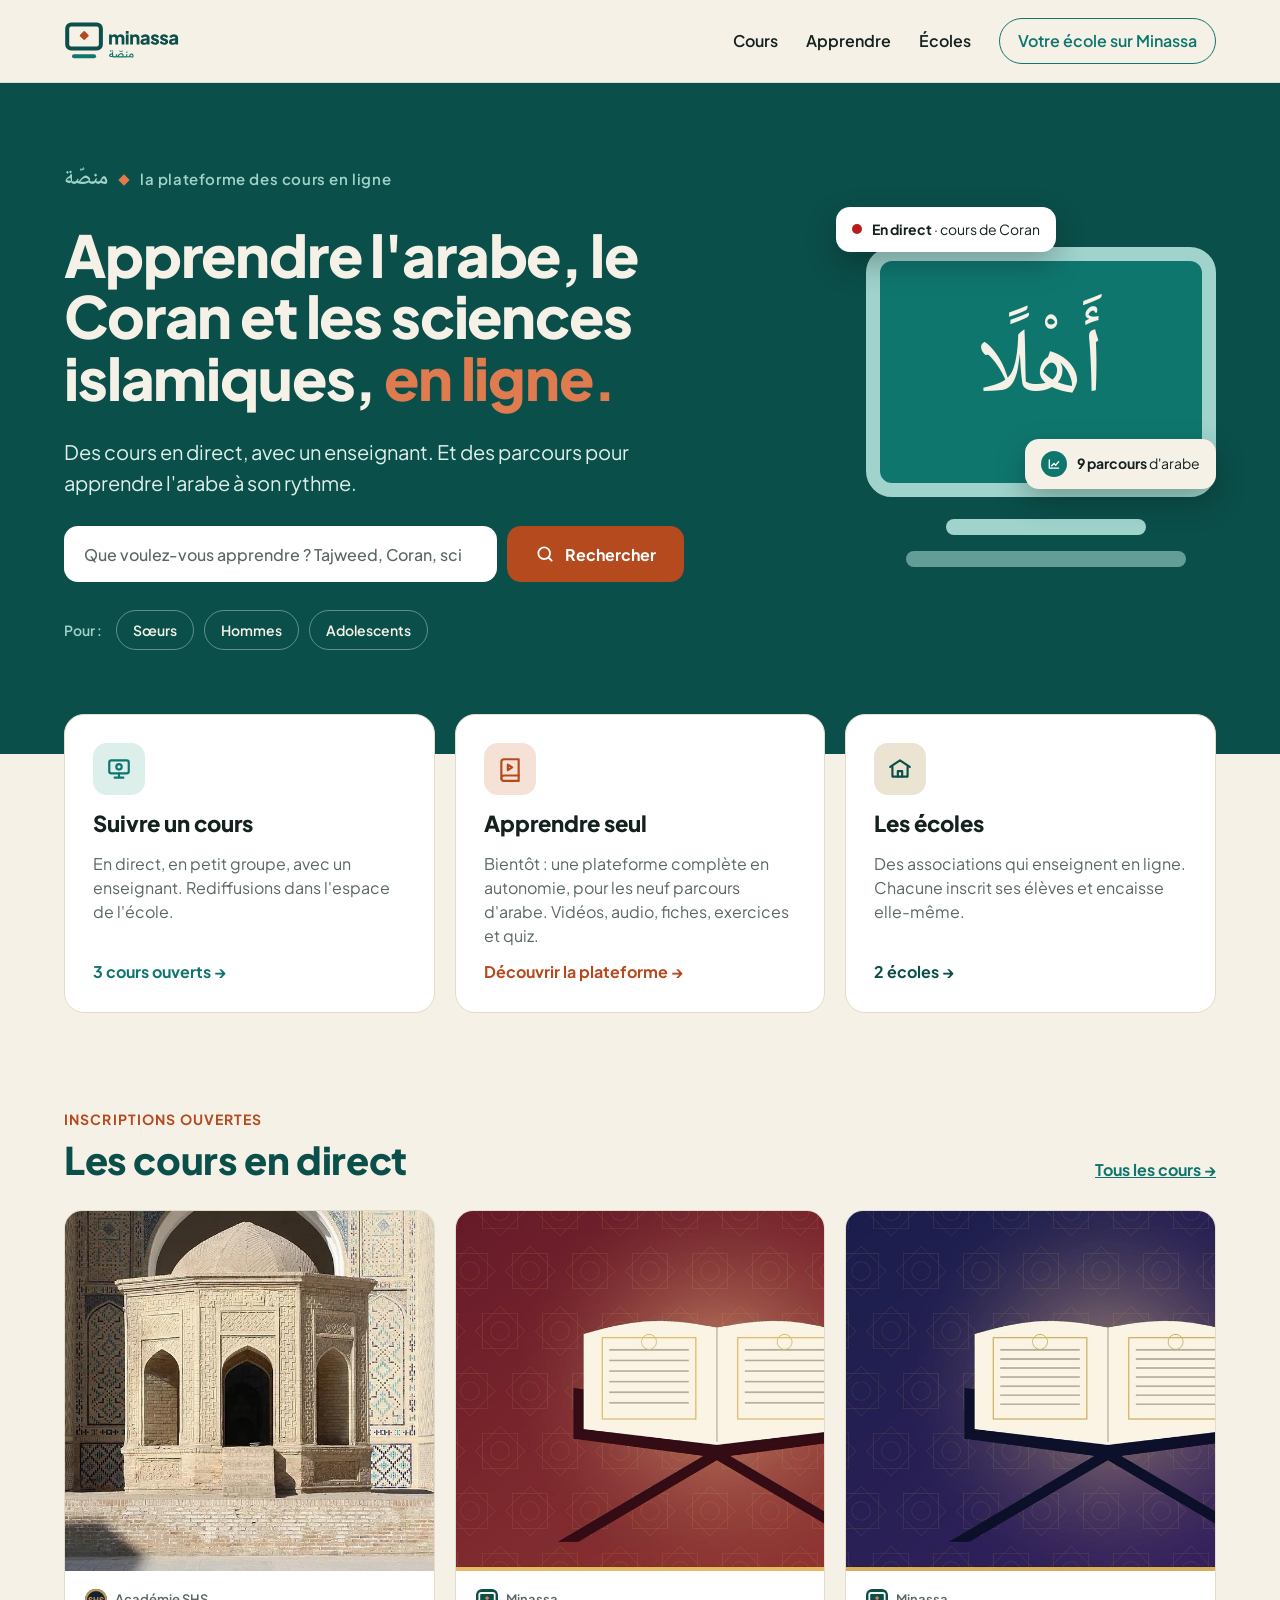
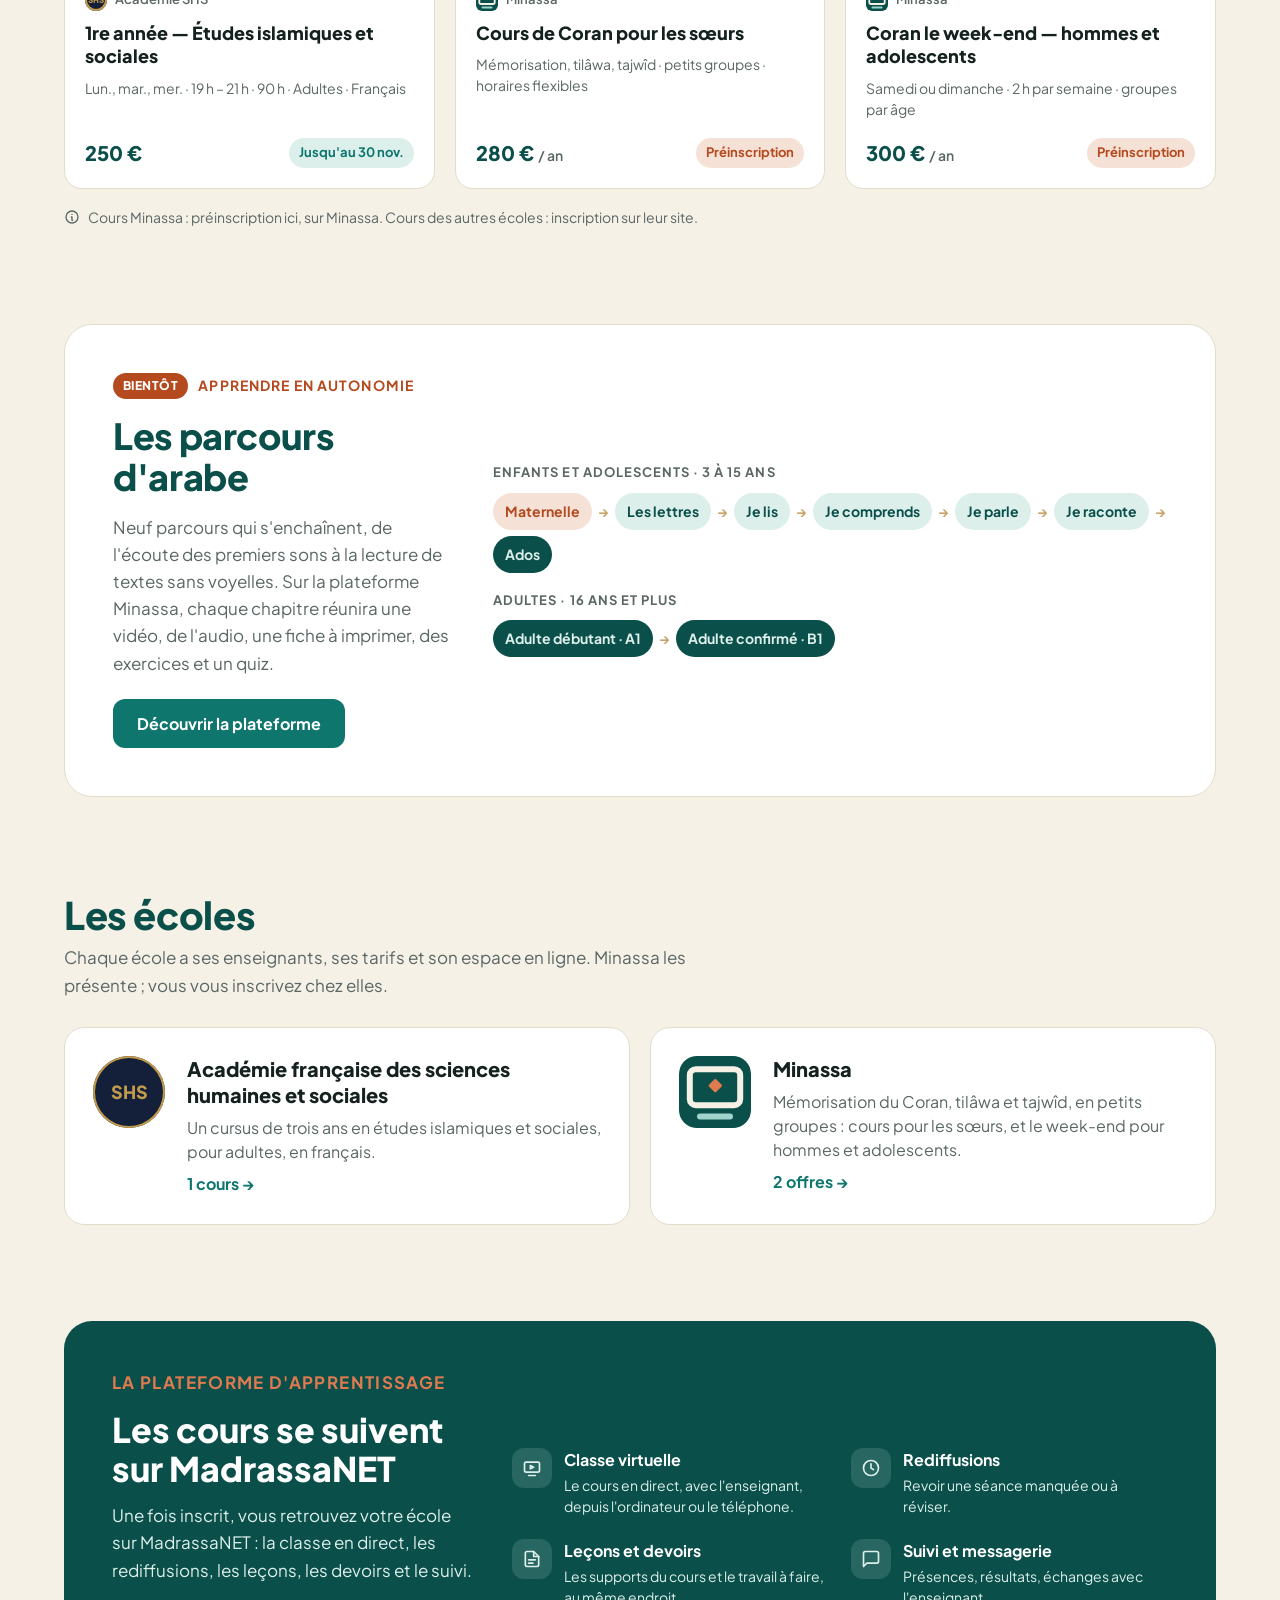
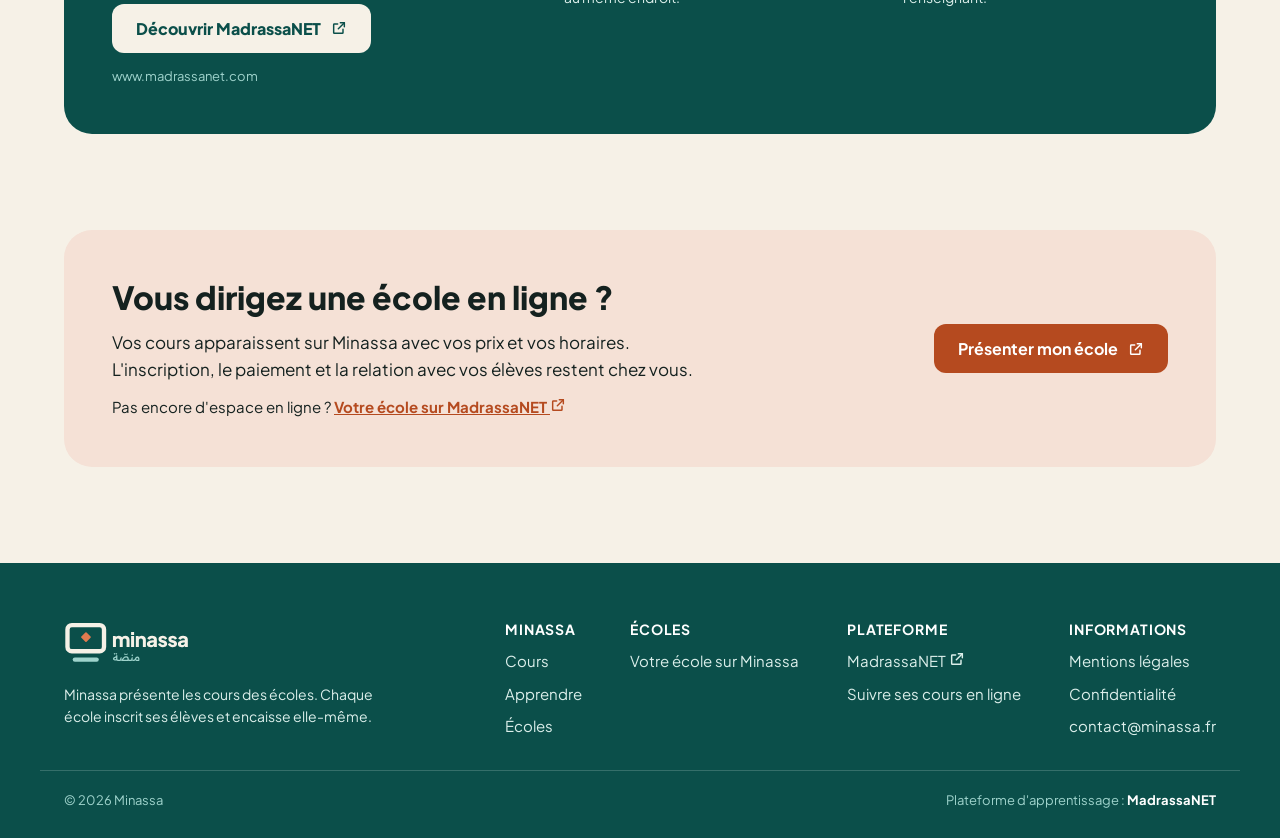
==== commit db9441f4: "fix(accueil): « Présenter mon école » renvoie vers le contact de MadrassaNET Le bouton ouvrait un co" ====
--- a/index.html
+++ b/index.html
@@ -220,7 +220,7 @@
       <p>Vos cours apparaissent sur Minassa avec vos prix et vos horaires. L'inscription, le paiement et la relation avec vos élèves restent chez vous.</p>
       <p style="font-size: 15px">Pas encore d'espace en ligne ? <a href="https://www.madrassanet.com" target="_blank" rel="noopener" style="color: var(--terre); font-weight: 700">Votre école sur MadrassaNET <svg width="16" height="16" viewBox="0 0 24 24" fill="none" stroke="currentColor" stroke-width="2.2" stroke-linecap="round" stroke-linejoin="round" aria-hidden="true"><path d="M14 4h6v6"></path><path d="M20 4l-9 9"></path><path d="M18 14v5a1 1 0 0 1-1 1H5a1 1 0 0 1-1-1V7a1 1 0 0 1 1-1h5"></path></svg></a></p>
     </div>
-    <a href="mailto:contact@minassa.fr?subject=Pr%C3%A9senter%20mon%20%C3%A9cole%20sur%20Minassa" class="btn btn--terre">Présenter mon école</a>
+    <a href="https://www.madrassanet.com/#contact" target="_blank" rel="noopener" class="btn btn--terre">Présenter mon école <svg width="16" height="16" viewBox="0 0 24 24" fill="none" stroke="currentColor" stroke-width="2.2" stroke-linecap="round" stroke-linejoin="round" aria-hidden="true"><path d="M14 4h6v6"></path><path d="M20 4l-9 9"></path><path d="M18 14v5a1 1 0 0 1-1 1H5a1 1 0 0 1-1-1V7a1 1 0 0 1 1-1h5"></path></svg><span class="sr">(nouvel onglet)</span></a>
   </div>
 </section>
 </main>
